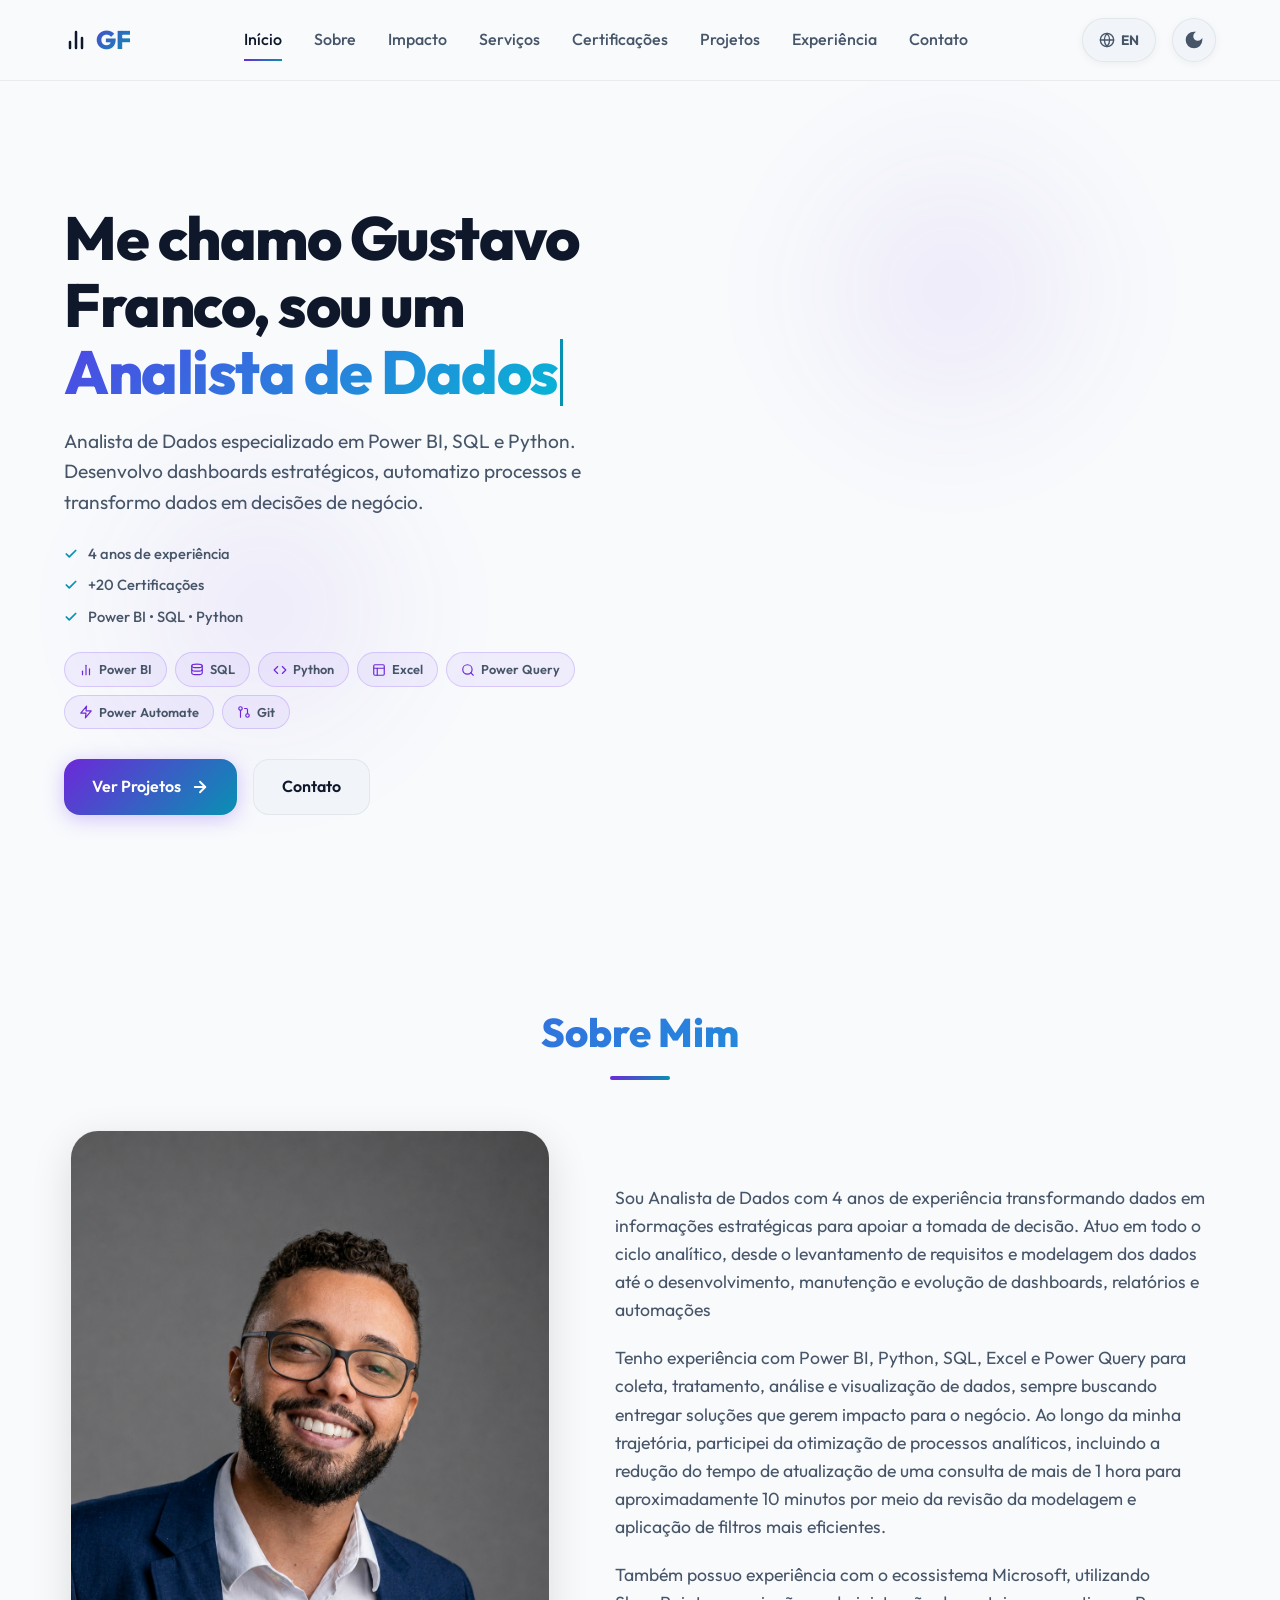
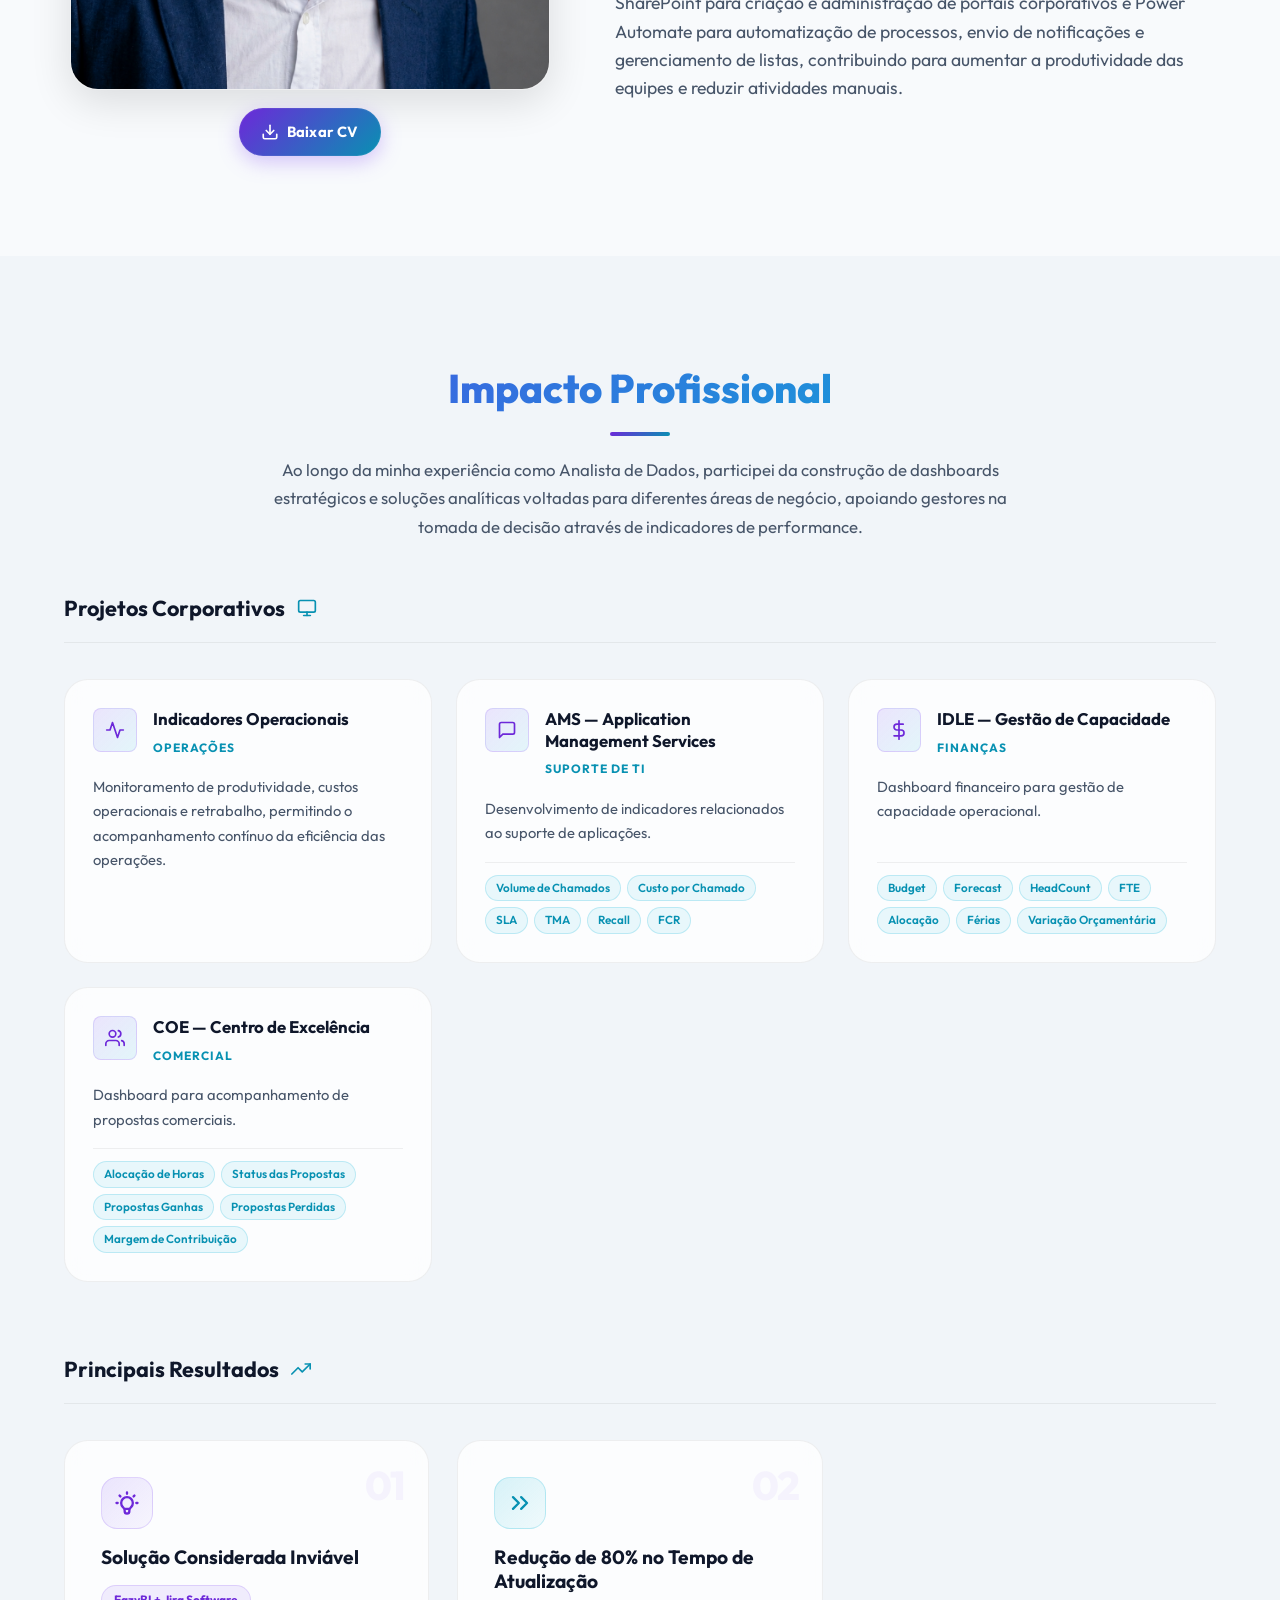
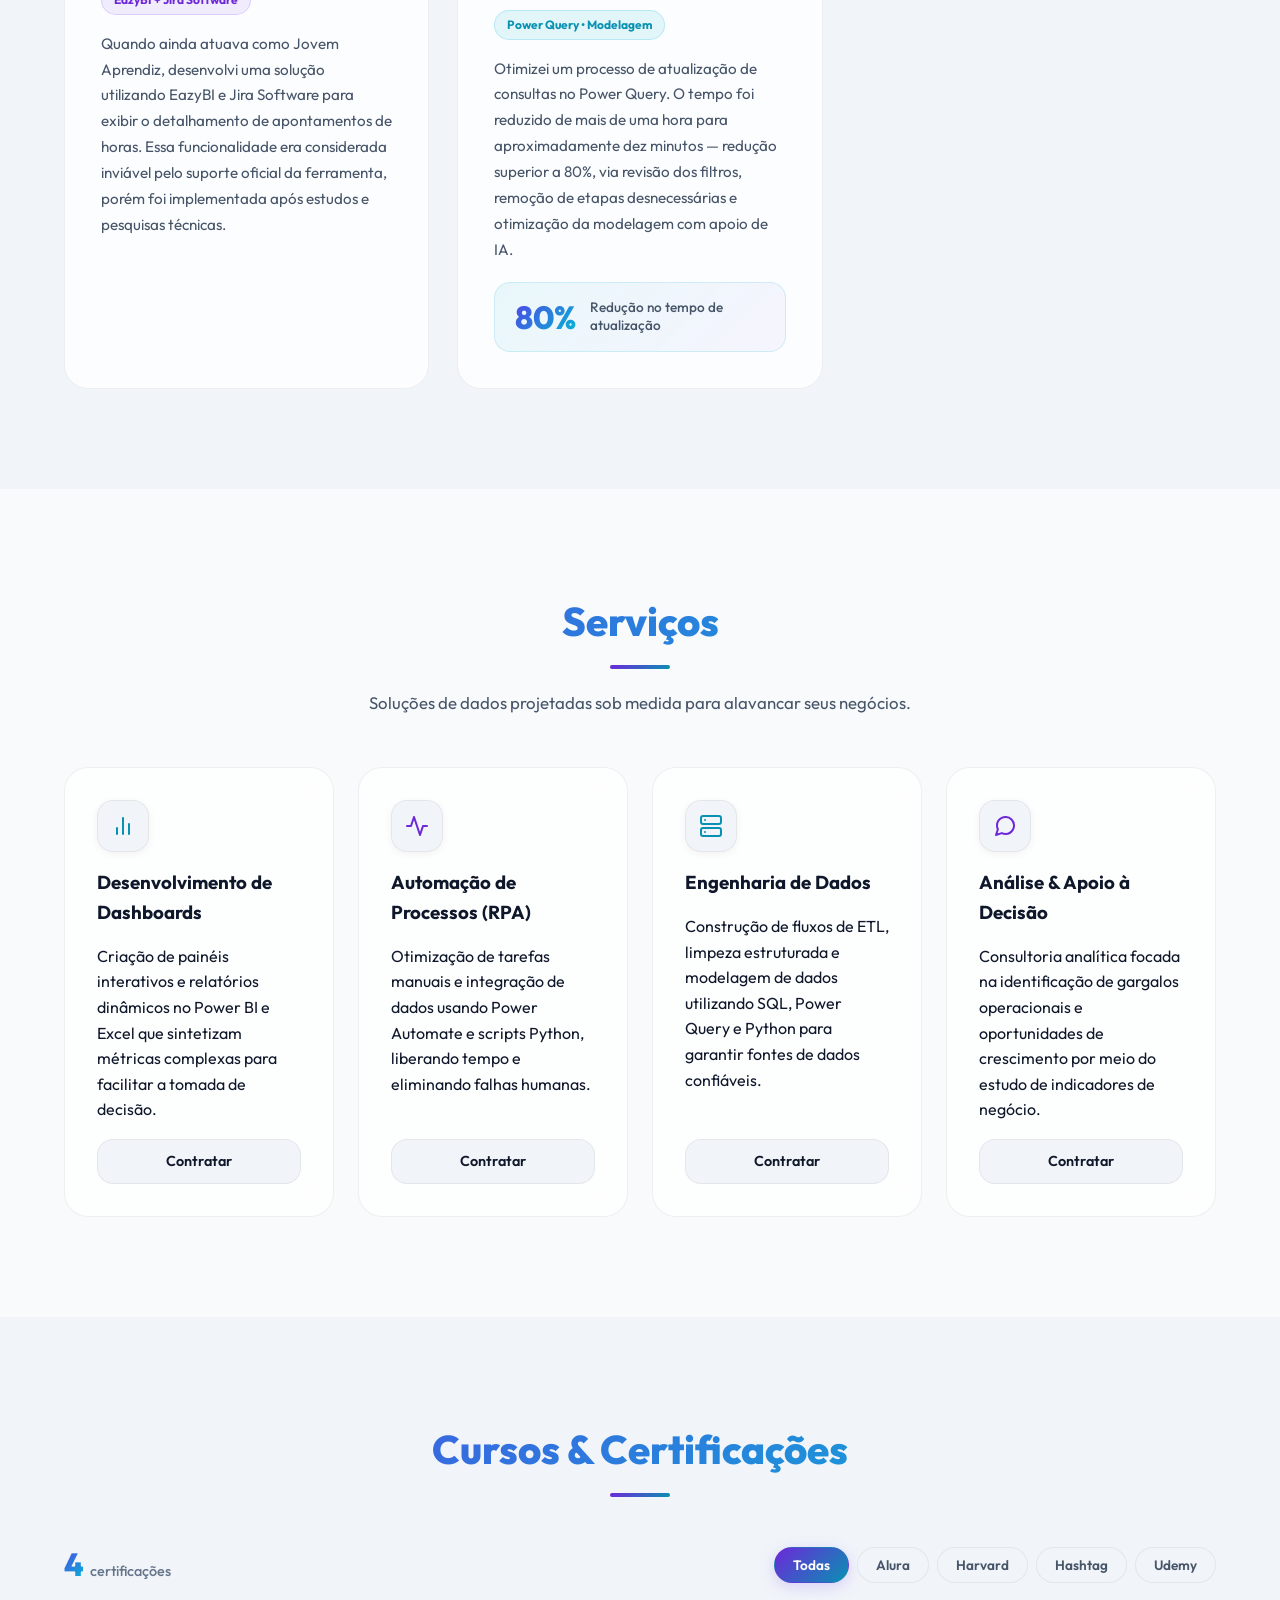
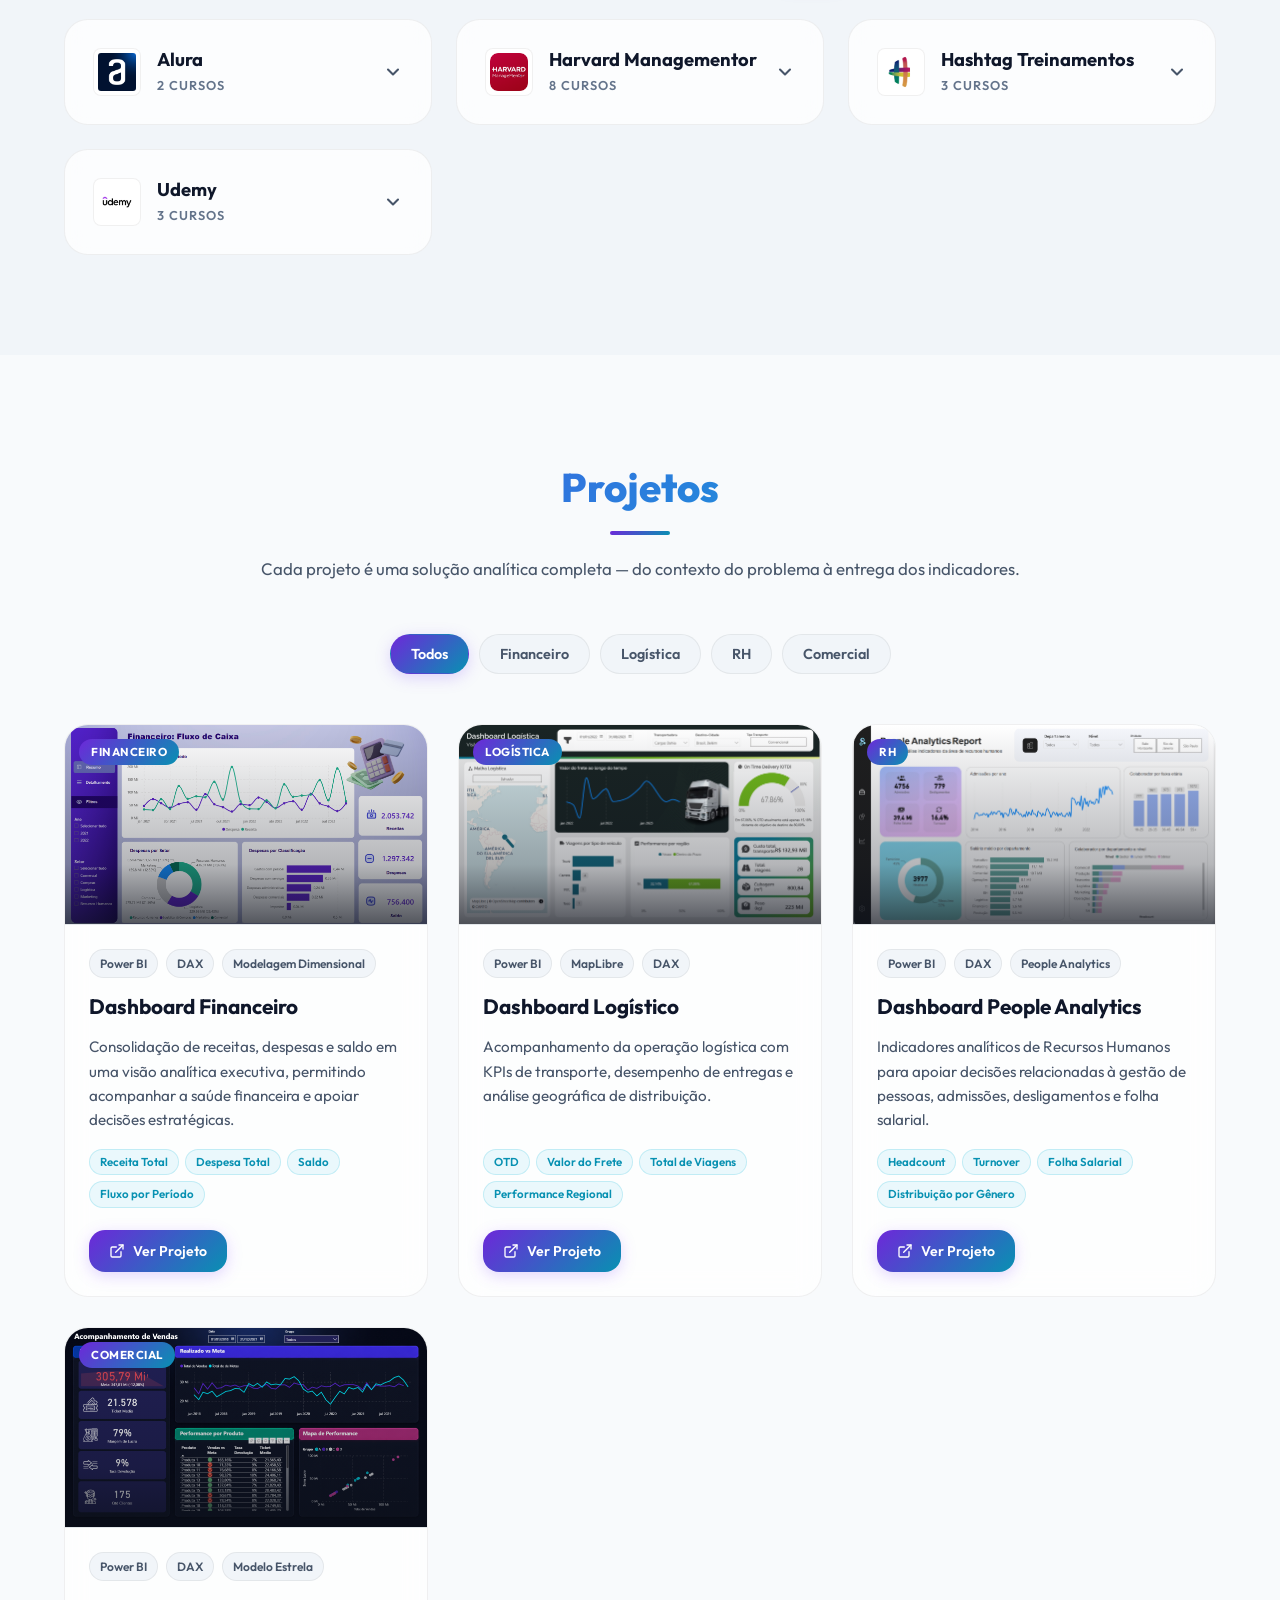
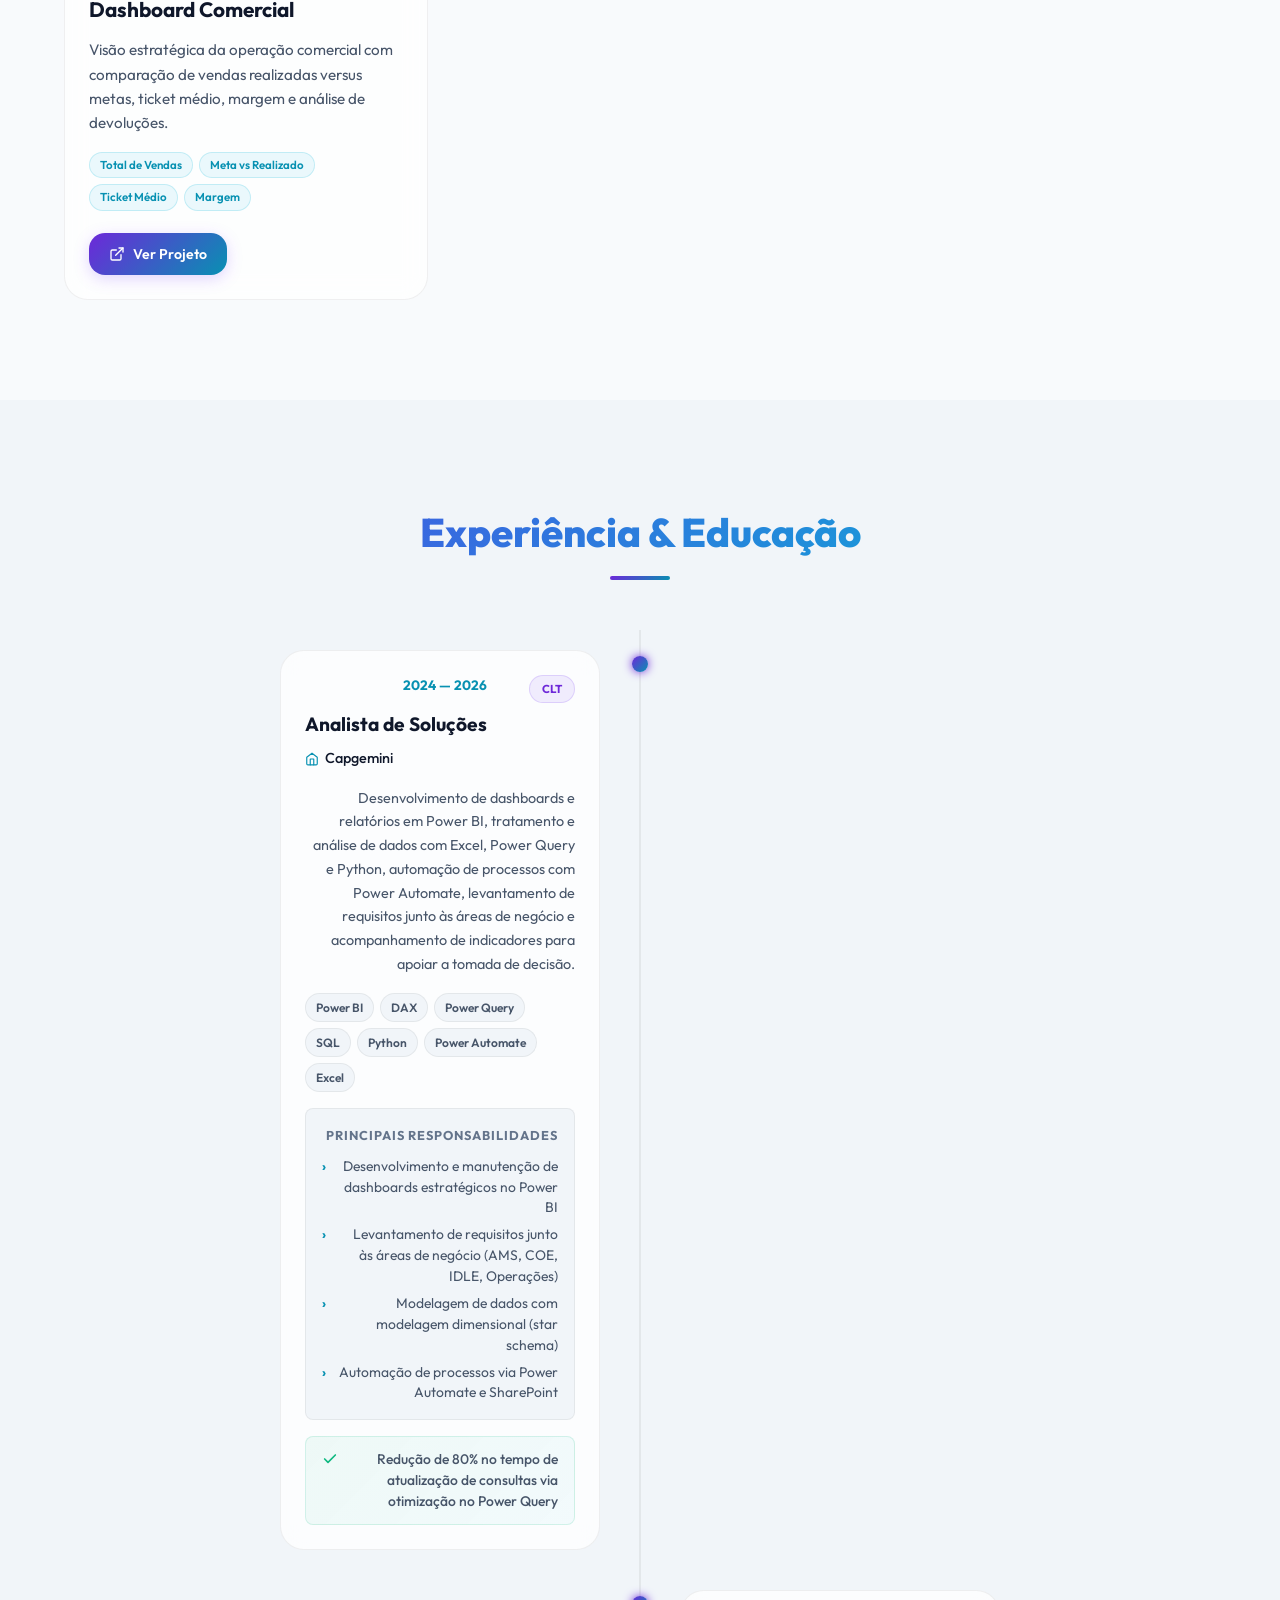
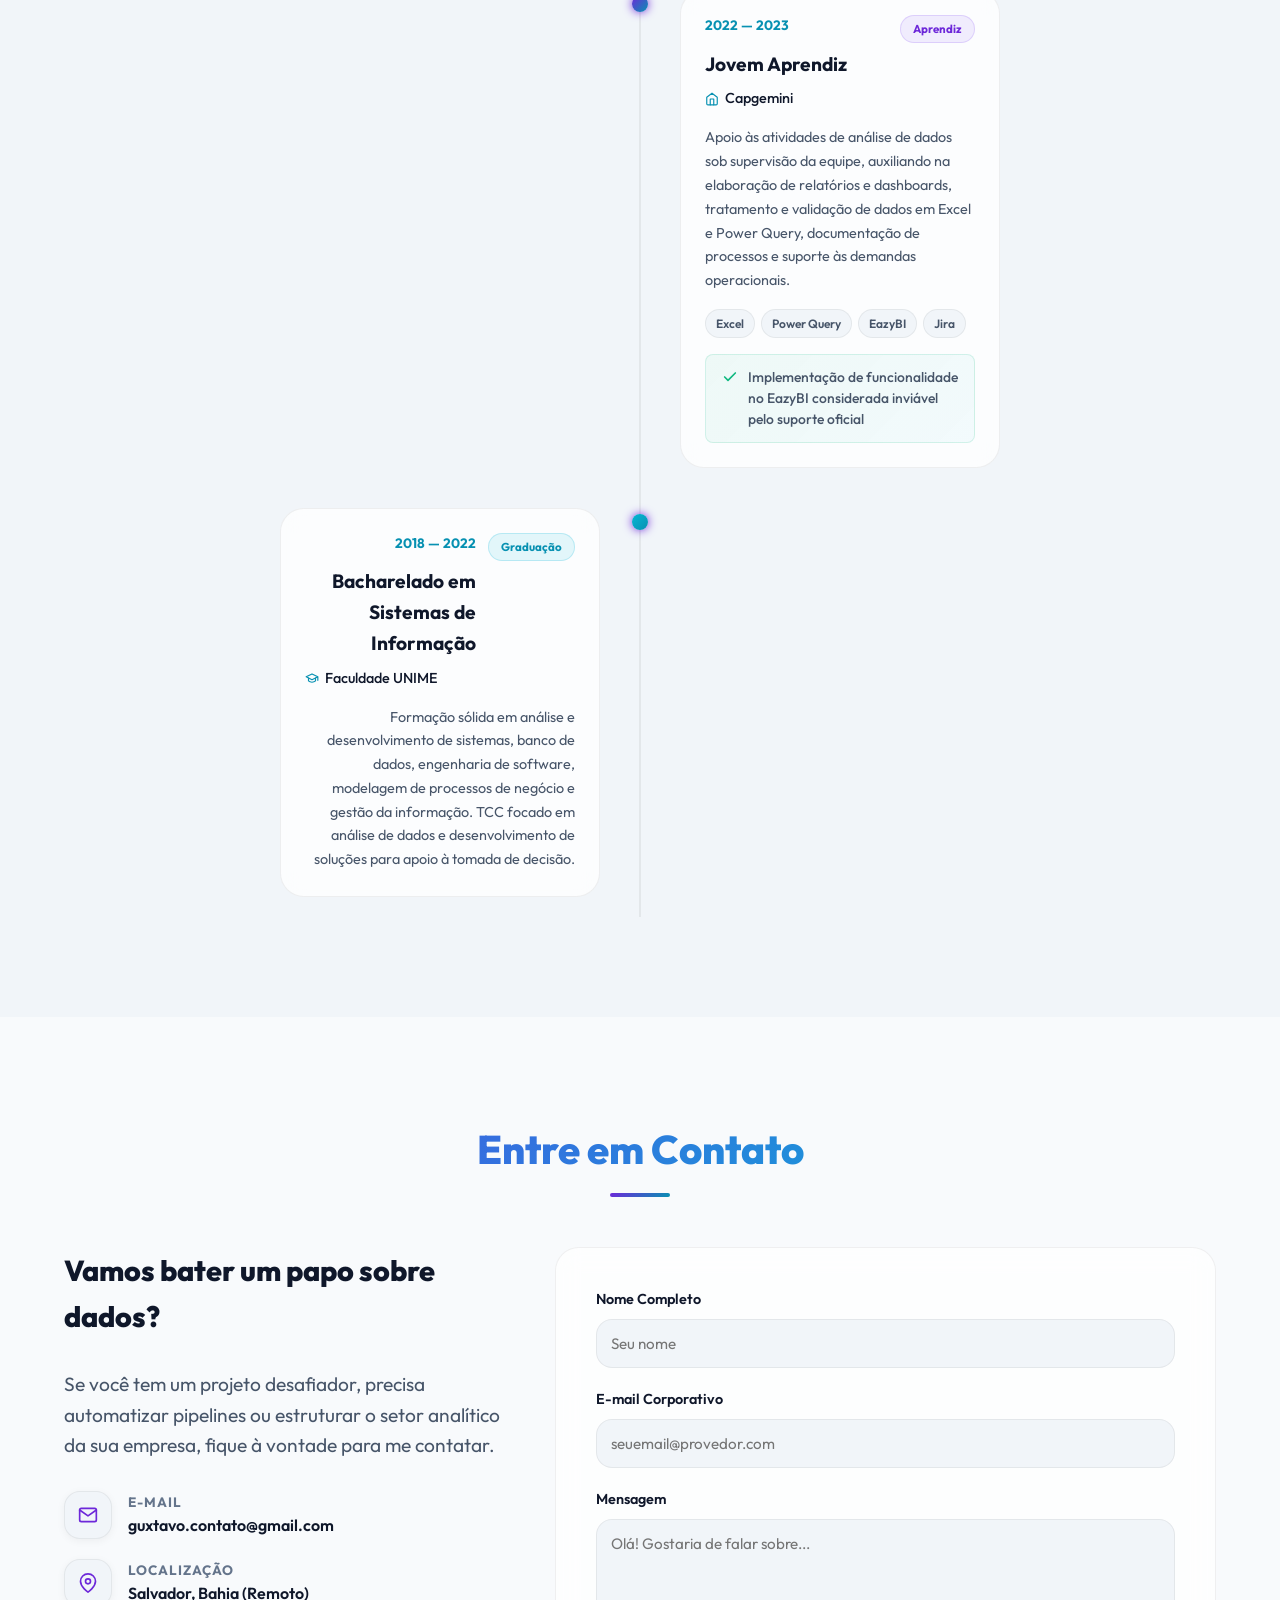
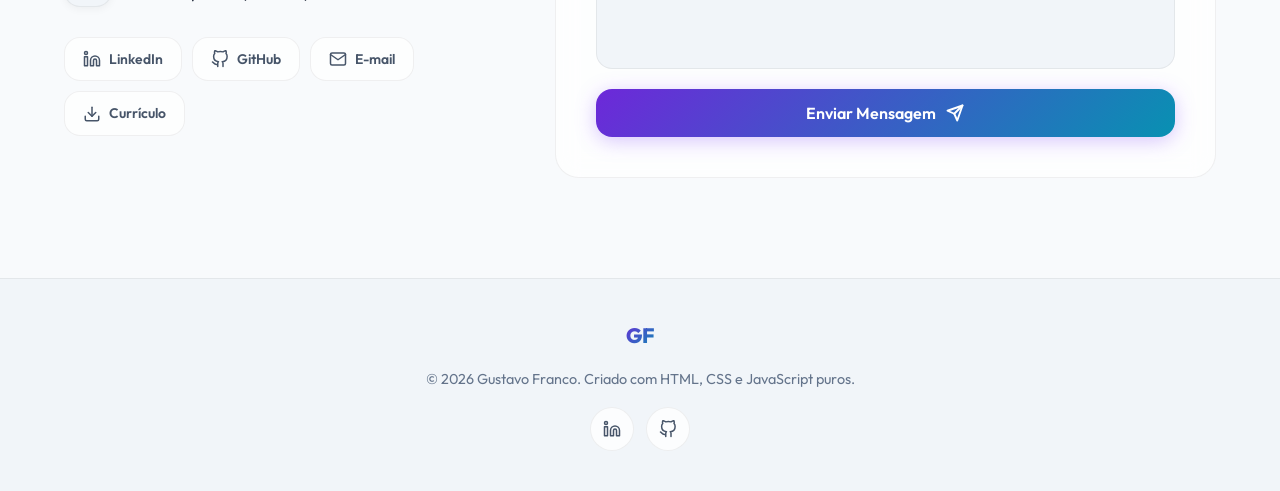
==== index.html @ 3dce277e "Adicionando README" ====
<!DOCTYPE html>
<html lang="pt-BR">
<head>
    <meta charset="UTF-8">
    <meta name="viewport" content="width=device-width, initial-scale=1.0">

    <!-- Primary Meta -->
    <title>Gustavo Franco | Analista de Dados & BI Specialist</title>
    <meta name="description" content="Gustavo Franco — Analista de Dados com 4 anos de experiência em Power BI, SQL e Python. Especialista em dashboards estratégicos, automação de processos e soluções analíticas corporativas em Finanças, RH, Logística e Comercial.">
    <meta name="keywords" content="Analista de Dados, Power BI, SQL, Python, Business Intelligence, Dashboard, BI, Analytics, DAX, Power Query, ETL, Modelagem Dimensional, Salvador, Bahia">
    <meta name="author" content="Gustavo Franco">
    <meta name="robots" content="index, follow">
    <link rel="canonical" href="https://gustavofrancodata.com/">

    <!-- Open Graph -->
    <meta property="og:type" content="website">
    <meta property="og:url" content="https://gustavofrancodata.com/">
    <meta property="og:title" content="Gustavo Franco | Analista de Dados & BI Specialist">
    <meta property="og:description" content="Analista de Dados com 4 anos de experiência em Power BI, SQL e Python. Transformo dados em decisões estratégicas de negócio.">
    <meta property="og:image" content="img/gustavo_foto_profissional.png">
    <meta property="og:locale" content="pt_BR">
    <meta property="og:site_name" content="Portfólio Gustavo Franco">

    <!-- Twitter Cards -->
    <meta name="twitter:card" content="summary_large_image">
    <meta name="twitter:title" content="Gustavo Franco | Analista de Dados & BI Specialist">
    <meta name="twitter:description" content="Analista de Dados com 4 anos de experiência em Power BI, SQL e Python. Transformo dados em decisões estratégicas.">
    <meta name="twitter:image" content="img/gustavo_foto_profissional.png">

    <!-- Theme Color & PWA -->
    <meta name="theme-color" content="#8b5cf6">
    <meta name="msapplication-TileColor" content="#0b0f19">
    <link rel="manifest" href="manifest.json">

    <!-- Favicon & Touch Icons -->
    <link rel="icon" type="image/svg+xml" href="data:image/svg+xml,<svg xmlns='http://www.w3.org/2000/svg' viewBox='0 0 24 24' fill='none' stroke='%238b5cf6' stroke-width='2.5'><line x1='18' y1='20' x2='18' y2='10'/><line x1='12' y1='20' x2='12' y2='4'/><line x1='6' y1='20' x2='6' y2='14'/></svg>">
    <link rel="apple-touch-icon" href="img/gustavo_foto_profissional.png">

    <!-- JSON-LD Structured Data -->
    <script type="application/ld+json">
    {
        "@context": "https://schema.org",
        "@type": "Person",
        "name": "Gustavo Franco",
        "jobTitle": "Analista de Dados",
        "description": "Analista de Dados com 4 anos de experiência em Power BI, SQL e Python, especializado em dashboards estratégicos e soluções analíticas corporativas.",
        "url": "https://gustavofrancodata.com/",
        "email": "guxtavo.contato@gmail.com",
        "address": {
            "@type": "PostalAddress",
            "addressLocality": "Salvador",
            "addressRegion": "Bahia",
            "addressCountry": "BR"
        },
        "sameAs": [
            "https://github.com/Guxtav0",
            "https://www.linkedin.com/in/gustavo-analista/"
        ],
        "knowsAbout": ["Power BI", "SQL", "Python", "DAX", "Power Query", "Business Intelligence", "Modelagem Dimensional", "ETL"]
    }
    </script>

    <!-- Preload crítico -->
    <link rel="preconnect" href="https://fonts.googleapis.com">
    <link rel="preconnect" href="https://fonts.gstatic.com" crossorigin>
    <link rel="preload" href="https://fonts.googleapis.com/css2?family=Outfit:wght@300;400;500;600;700;800&display=swap" as="style" onload="this.onload=null;this.rel='stylesheet'">
    <noscript><link rel="stylesheet" href="https://fonts.googleapis.com/css2?family=Outfit:wght@300;400;500;600;700;800&display=swap"></noscript>

    <!-- CSS Principal -->
    <link rel="stylesheet" href="style.css">
</head>
<body>

    <!-- Glow Background Blobs -->
    <div class="glow-blob blob-1" id="blob-1" aria-hidden="true"></div>
    <div class="glow-blob blob-2" id="blob-2" aria-hidden="true"></div>

    <!-- Header / Navegação -->
    <header id="header" role="banner">
        <div class="container navbar">
            <a href="#" class="logo" id="nav-logo" aria-label="Gustavo Franco - Página Inicial">
                <svg width="24" height="24" viewBox="0 0 24 24" fill="none" stroke="currentColor" stroke-width="2.5" stroke-linecap="round" stroke-linejoin="round" aria-hidden="true">
                    <line x1="18" y1="20" x2="18" y2="10"></line>
                    <line x1="12" y1="20" x2="12" y2="4"></line>
                    <line x1="6" y1="20" x2="6" y2="14"></line>
                </svg>
                <span>GF</span>
            </a>
            
            <nav class="nav-links" id="nav-links" role="navigation" aria-label="Navegação principal">
                <a href="#home" class="nav-link active" data-i18n="nav_home">Início</a>
                <a href="#about" class="nav-link" data-i18n="nav_about">Sobre</a>
                <a href="#impact" class="nav-link" data-i18n="nav_impact">Impacto</a>
                <a href="#services" class="nav-link" data-i18n="nav_services">Serviços</a>
                <a href="#certifications" class="nav-link" data-i18n="nav_certs">Certificações</a>
                <a href="#projects" class="nav-link" data-i18n="nav_projects">Projetos</a>
                <a href="#experience" class="nav-link" data-i18n="nav_exp">Experiência</a>
                <a href="#contact" class="nav-link" data-i18n="nav_contact">Contato</a>
            </nav>

            <div class="actions-menu">
                <!-- Lang Toggle -->
                <button class="lang-toggle" id="lang-toggle" aria-label="Alterar idioma / Switch language">
                    <svg viewBox="0 0 24 24" fill="none" stroke="currentColor" stroke-width="2" stroke-linecap="round" stroke-linejoin="round" aria-hidden="true">
                        <circle cx="12" cy="12" r="10"></circle>
                        <line x1="2" y1="12" x2="22" y2="12"></line>
                        <path d="M12 2a15.3 15.3 0 0 1 4 10 15.3 15.3 0 0 1-4 10 15.3 15.3 0 0 1-4-10 15.3 15.3 0 0 1 4-10z"></path>
                    </svg>
                    <span id="lang-text">EN</span>
                </button>

                <!-- Theme Toggle -->
                <button class="theme-toggle" id="theme-toggle" aria-label="Alternar tema claro/escuro">
                    <svg class="sun-icon" viewBox="0 0 24 24" fill="none" stroke="currentColor" stroke-width="2" aria-hidden="true">
                        <circle cx="12" cy="12" r="4"></circle>
                        <path d="M12 2v2M12 20v2M4.93 4.93l1.41 1.41M17.66 17.66l1.41 1.41M2 12h2M20 12h2M6.34 17.66l-1.41 1.41M19.07 4.93l-1.41 1.41"></path>
                    </svg>
                    <svg class="moon-icon" viewBox="0 0 24 24" fill="none" stroke="currentColor" stroke-width="2" style="display: none;" aria-hidden="true">
                        <path d="M12 3a6 6 0 0 0 9 9 9 9 0 1 1-9-9Z"></path>
                    </svg>
                </button>
                
                <button class="mobile-menu-btn" id="mobile-menu-btn" aria-label="Abrir menu" aria-expanded="false">
                    <span></span>
                    <span></span>
                    <span></span>
                </button>
            </div>
        </div>
    </header>

    <!-- ==================== HERO ==================== -->
    <section class="hero" id="home" aria-labelledby="hero-heading">
        <div class="container hero-grid">
            <div class="hero-content">
                <h1 class="hero-title" id="hero-heading">
                    <span data-i18n="hero_greet">Me chamo Gustavo Franco, sou um</span> <br>
                    <span class="typed-text" id="typed-text" aria-live="polite"></span><span class="cursor" aria-hidden="true">&nbsp;</span>
                </h1>
                <p class="hero-description" data-i18n="hero_desc">
                    Analista de Dados especializado em Power BI, SQL e Python. Desenvolvo dashboards estratégicos, automatizo processos e transformo dados em decisões de negócio.
                </p>

                <!-- Métricas Rápidas -->
                <div class="hero-metrics" role="list" aria-label="Métricas profissionais">
                    <div class="hero-metric" role="listitem">
                        <svg width="14" height="14" viewBox="0 0 24 24" fill="none" stroke="currentColor" stroke-width="3" stroke-linecap="round" stroke-linejoin="round" aria-hidden="true"><polyline points="20 6 9 17 4 12"></polyline></svg>
                        <span data-i18n="metric_1">4 anos de experiência</span>
                    </div>
                    <div class="hero-metric" role="listitem">
                        <svg width="14" height="14" viewBox="0 0 24 24" fill="none" stroke="currentColor" stroke-width="3" stroke-linecap="round" stroke-linejoin="round" aria-hidden="true"><polyline points="20 6 9 17 4 12"></polyline></svg>
                        <span data-i18n="metric_2">+20 Certificações</span>
                    </div>
                    <div class="hero-metric" role="listitem">
                        <svg width="14" height="14" viewBox="0 0 24 24" fill="none" stroke="currentColor" stroke-width="3" stroke-linecap="round" stroke-linejoin="round" aria-hidden="true"><polyline points="20 6 9 17 4 12"></polyline></svg>
                        <span data-i18n="metric_3">Power BI • SQL • Python</span>
                    </div>
                </div>
                <!-- Tech Badges -->
                <div class="hero-tech-badges" role="list" aria-label="Tecnologias">
                    <span class="tech-badge" role="listitem" title="Power BI">
                        <svg width="14" height="14" viewBox="0 0 24 24" fill="none" stroke="currentColor" stroke-width="2" stroke-linecap="round" stroke-linejoin="round" aria-hidden="true"><line x1="18" y1="20" x2="18" y2="10"></line><line x1="12" y1="20" x2="12" y2="4"></line><line x1="6" y1="20" x2="6" y2="14"></line></svg>
                        Power BI
                    </span>
                    <span class="tech-badge" role="listitem" title="SQL">
                        <svg width="14" height="14" viewBox="0 0 24 24" fill="none" stroke="currentColor" stroke-width="2" stroke-linecap="round" stroke-linejoin="round" aria-hidden="true"><ellipse cx="12" cy="5" rx="9" ry="3"></ellipse><path d="M3 5v6c0 1.66 4.03 3 9 3s9-1.34 9-3V5"></path><path d="M3 11v6c0 1.66 4.03 3 9 3s9-1.34 9-3v-6"></path></svg>
                        SQL
                    </span>
                    <span class="tech-badge" role="listitem" title="Python">
                        <svg width="14" height="14" viewBox="0 0 24 24" fill="none" stroke="currentColor" stroke-width="2" stroke-linecap="round" stroke-linejoin="round" aria-hidden="true"><polyline points="16 18 22 12 16 6"></polyline><polyline points="8 6 2 12 8 18"></polyline></svg>
                        Python
                    </span>
                    <span class="tech-badge" role="listitem" title="Excel">
                        <svg width="14" height="14" viewBox="0 0 24 24" fill="none" stroke="currentColor" stroke-width="2" stroke-linecap="round" stroke-linejoin="round" aria-hidden="true"><rect x="3" y="3" width="18" height="18" rx="2" ry="2"></rect><line x1="3" y1="9" x2="21" y2="9"></line><line x1="9" y1="21" x2="9" y2="9"></line></svg>
                        Excel
                    </span>
                    <span class="tech-badge" role="listitem" title="Power Query">
                        <svg width="14" height="14" viewBox="0 0 24 24" fill="none" stroke="currentColor" stroke-width="2" stroke-linecap="round" stroke-linejoin="round" aria-hidden="true"><circle cx="11" cy="11" r="8"></circle><line x1="21" y1="21" x2="16.65" y2="16.65"></line></svg>
                        Power Query
                    </span>
                    <span class="tech-badge" role="listitem" title="Power Automate">
                        <svg width="14" height="14" viewBox="0 0 24 24" fill="none" stroke="currentColor" stroke-width="2" stroke-linecap="round" stroke-linejoin="round" aria-hidden="true"><polygon points="13 2 3 14 12 14 11 22 21 10 12 10 13 2"></polygon></svg>
                        Power Automate
                    </span>
                    <span class="tech-badge" role="listitem" title="Git">
                        <svg width="14" height="14" viewBox="0 0 24 24" fill="none" stroke="currentColor" stroke-width="2" stroke-linecap="round" stroke-linejoin="round" aria-hidden="true"><circle cx="18" cy="18" r="3"></circle><circle cx="6" cy="6" r="3"></circle><path d="M13 6h3a2 2 0 0 1 2 2v7"></path><line x1="6" y1="9" x2="6" y2="21"></line></svg>
                        Git
                    </span>
                </div>

                <div class="hero-buttons">
                    <a href="#projects" class="btn btn-primary" id="hero-btn-projects">
                        <span data-i18n="hero_btn_projects">Ver Projetos</span>
                        <svg width="18" height="18" viewBox="0 0 24 24" fill="none" stroke="currentColor" stroke-width="2.5" stroke-linecap="round" stroke-linejoin="round" aria-hidden="true">
                            <line x1="5" y1="12" x2="19" y2="12"></line>
                            <polyline points="12 5 19 12 12 19"></polyline>
                        </svg>
                    </a>
                    <a href="#contact" class="btn btn-secondary" id="hero-btn-contact" data-i18n="hero_btn_contact">Contato</a>
                </div>
            </div>
            
            <div class="hero-visual">
                <div class="mockup-board" aria-label="Leque de dashboards em cartões">
                        <article class="mockup-card mockup-card-main">
                            <img src="projetos/Dashboard de Fluxo de Caixa/Dashboard Fluxo de Caixa.png" alt="Dashboard financeiro com visão estratégica">
                            <div class="mockup-card-info">
                                <span>Financeiro</span>
                                <strong>Fluxo de Caixa</strong>
                            </div>
                        </article>

                        <article class="mockup-card mockup-card-secondary">
                            <img src="projetos/Dashboard de Logística/Dashboard Logistica.png" alt="Dashboard logístico com indicadores operacionais">
                            <div class="mockup-card-info">
                                <span>Logística</span>
                                <strong>Operação</strong>
                            </div>
                        </article>

                        <article class="mockup-card mockup-card-tertiary">
                            <img src="projetos/Dashboard de RH/Dashboard RH.png" alt="Dashboard de RH com métricas de pessoas">
                            <div class="mockup-card-info">
                                <span>RH</span>
                                <strong>People Analytics</strong>
                            </div>
                        </article>

                        <article class="mockup-card mockup-card-quaternary">
                            <img src="projetos/Dashboard de Vendas/Dashboard Vendas.png" alt="Dashboard de vendas com metas e desempenho comercial">
                            <div class="mockup-card-info">
                                <span>Comercial</span>
                                <strong>Vendas</strong>
                            </div>
                        </article>
                    </div>
            </div>
        </div>
    </section>

    <!-- ==================== SOBRE MIM ==================== -->
    <section class="section" id="about" aria-labelledby="about-title">
        <div class="container">
            <h2 class="section-title" id="about-title" data-i18n="about_title">Sobre Mim</h2>
            <div class="about-grid">
                <div class="about-img-wrapper">
                    <div class="about-img-frame">
                        <img src="img/gustavo_foto_profissional.png" 
                             alt="Foto profissional de Gustavo Franco, Analista de Dados" 
                             class="about-avatar-img"
                             loading="lazy">
                    </div>
                    <a href="Currículos/CV_Gustavo_Franco_PT.pdf" download class="cv-download-btn btn btn-primary" id="cv-download-btn" aria-label="Baixar Currículo em PDF">
                        <svg width="18" height="18" viewBox="0 0 24 24" fill="none" stroke="currentColor" stroke-width="2.2" stroke-linecap="round" stroke-linejoin="round" aria-hidden="true">
                            <path d="M21 15v4a2 2 0 0 1-2 2H5a2 2 0 0 1-2-2v-4"></path>
                            <polyline points="7 10 12 15 17 10"></polyline>
                            <line x1="12" y1="15" x2="12" y2="3"></line>
                        </svg>
                        <span data-i18n="cv_button_label">Baixar CV</span>
                    </a>
                </div>
                <div class="about-info">
                    <p class="about-text" data-i18n="about_text_1">
                        Sou Analista de Dados com 4 anos de experiência transformando dados em informações estratégicas para apoiar a tomada de decisão. Atuo em todo o ciclo analítico, desde o levantamento de requisitos e modelagem dos dados até o desenvolvimento, manutenção e evolução de dashboards, relatórios e automações. 
                    </p>
                    <p class="about-text" data-i18n="about_text_2">
                        Tenho experiência com Power BI, Python, SQL, Excel e Power Query para coleta, tratamento, análise e visualização de dados, sempre buscando entregar soluções que gerem impacto para o negócio. Ao longo da minha trajetória, participei da otimização de processos analíticos, incluindo a redução do tempo de atualização de uma consulta de mais de 1 hora para aproximadamente 10 minutos por meio da revisão da modelagem e aplicação de filtros mais eficientes. 
                    </p>
                    <p class="about-text" data-i18n="about_text_3">
                        Também possuo experiência com o ecossistema Microsoft, utilizando SharePoint para criação e administração de portais corporativos e Power Automate para automatização de processos, envio de notificações e gerenciamento de listas, contribuindo para aumentar a produtividade das equipes e reduzir atividades manuais.
                    </p>
                    <!-- Cards da seção Sobre Mim mantidos comentados para possível reversão futura.
                    <div class="about-cards">
                        <div class="about-card">
                            <svg viewBox="0 0 24 24" fill="none" stroke="currentColor" stroke-width="2" stroke-linecap="round" stroke-linejoin="round" aria-hidden="true">
                                <path d="M22 19a2 2 0 0 1-2 2H4a2 2 0 0 1-2-2V5a2 2 0 0 1 2-2h5l2 3h9a2 2 0 0 1 2 2z"></path>
                            </svg>
                            <h3 data-i18n="about_card_1_title">15+ Projetos</h3>
                            <p data-i18n="about_card_1_desc">Entregues e Operacionais</p>
                        </div>
                        <div class="about-card">
                            <svg viewBox="0 0 24 24" fill="none" stroke="currentColor" stroke-width="2" stroke-linecap="round" stroke-linejoin="round" aria-hidden="true">
                                <circle cx="12" cy="12" r="10"></circle>
                                <polyline points="12 6 12 12 16 14"></polyline>
                            </svg>
                            <h3 data-i18n="about_card_2_title">4 Anos</h3>
                            <p data-i18n="about_card_2_desc">Experiência com Dados</p>
                        </div>
                        <div class="about-card">
                            <svg viewBox="0 0 24 24" fill="none" stroke="currentColor" stroke-width="2" stroke-linecap="round" stroke-linejoin="round" aria-hidden="true">
                                <path d="M12 2l3.09 6.26L22 9.27l-5 4.87 1.18 6.88L12 17.77l-6.18 3.25L7 14.14 2 9.27l6.91-1.01L12 2z"></path>
                            </svg>
                            <h3 data-i18n="about_card_3_title">+20 Certs</h3>
                            <p data-i18n="about_card_3_desc">Certificações Ativas</p>
                        </div>
                    </div>
                    -->
                </div>
            </div>
        </div>
    </section>

    <!-- ==================== IMPACTO PROFISSIONAL (NOVA SEÇÃO) ==================== -->
    <section class="section impact-section" id="impact" style="background-color: var(--bg-secondary);" aria-labelledby="impact-title">
        <div class="container">
            <h2 class="section-title" id="impact-title" data-i18n="impact_title">Impacto Profissional</h2>
            <p class="section-subtitle" data-i18n="impact_subtitle">
                Ao longo da minha experiência como Analista de Dados, participei da construção de dashboards estratégicos e soluções analíticas voltadas para diferentes áreas de negócio, apoiando gestores na tomada de decisão através de indicadores de performance.
            </p>

            <!-- Bloco 1: Projetos Corporativos -->
            <div class="impact-block">
                <h3 class="impact-block-title" data-i18n="impact_block1_title">
                    <svg width="20" height="20" viewBox="0 0 24 24" fill="none" stroke="currentColor" stroke-width="2" stroke-linecap="round" stroke-linejoin="round" aria-hidden="true"><rect x="2" y="3" width="20" height="14" rx="2" ry="2"></rect><line x1="8" y1="21" x2="16" y2="21"></line><line x1="12" y1="17" x2="12" y2="21"></line></svg>
                    <!-- Projetos Corporativos -->
                </h3>

                <div class="impact-timeline">
                    <!-- Item 1 -->
                    <article class="impact-timeline-item reveal-item">
                        <div class="impact-timeline-dot" aria-hidden="true"></div>
                        <div class="impact-timeline-card">
                            <div class="impact-card-header">
                                <div class="impact-card-icon" aria-hidden="true">
                                    <svg width="20" height="20" viewBox="0 0 24 24" fill="none" stroke="currentColor" stroke-width="2" stroke-linecap="round" stroke-linejoin="round"><polyline points="22 12 18 12 15 21 9 3 6 12 2 12"></polyline></svg>
                                </div>
                                <div>
                                    <h4 class="impact-card-title" data-i18n="impact_corp_1_title">Indicadores Operacionais</h4>
                                    <span class="impact-card-area" data-i18n="impact_corp_1_area">Operações</span>
                                </div>
                            </div>
                            <p class="impact-card-desc" data-i18n="impact_corp_1_desc">
                                Monitoramento de produtividade, custos operacionais e retrabalho, permitindo o acompanhamento contínuo da eficiência das operações.
                            </p>
                        </div>
                    </article>

                    <!-- Item 2 -->
                    <article class="impact-timeline-item reveal-item">
                        <div class="impact-timeline-dot" aria-hidden="true"></div>
                        <div class="impact-timeline-card">
                            <div class="impact-card-header">
                                <div class="impact-card-icon" aria-hidden="true">
                                    <svg width="20" height="20" viewBox="0 0 24 24" fill="none" stroke="currentColor" stroke-width="2" stroke-linecap="round" stroke-linejoin="round"><path d="M21 15a2 2 0 0 1-2 2H7l-4 4V5a2 2 0 0 1 2-2h14a2 2 0 0 1 2 2z"></path></svg>
                                </div>
                                <div>
                                    <h4 class="impact-card-title" data-i18n="impact_corp_2_title">AMS — Application Management Services</h4>
                                    <span class="impact-card-area" data-i18n="impact_corp_2_area">Suporte de TI</span>
                                </div>
                            </div>
                            <p class="impact-card-desc" data-i18n="impact_corp_2_desc">
                                Desenvolvimento de indicadores relacionados ao suporte de aplicações.
                            </p>
                            <div class="impact-kpi-list" role="list" aria-label="KPIs do projeto AMS">
                                <span class="impact-kpi" role="listitem">Volume de Chamados</span>
                                <span class="impact-kpi" role="listitem">Custo por Chamado</span>
                                <span class="impact-kpi" role="listitem">SLA</span>
                                <span class="impact-kpi" role="listitem">TMA</span>
                                <span class="impact-kpi" role="listitem">Recall</span>
                                <span class="impact-kpi" role="listitem">FCR</span>
                            </div>
                        </div>
                    </article>

                    <!-- Item 3 -->
                    <article class="impact-timeline-item reveal-item">
                        <div class="impact-timeline-dot" aria-hidden="true"></div>
                        <div class="impact-timeline-card">
                            <div class="impact-card-header">
                                <div class="impact-card-icon" aria-hidden="true">
                                    <svg width="20" height="20" viewBox="0 0 24 24" fill="none" stroke="currentColor" stroke-width="2" stroke-linecap="round" stroke-linejoin="round"><line x1="12" y1="1" x2="12" y2="23"></line><path d="M17 5H9.5a3.5 3.5 0 0 0 0 7h5a3.5 3.5 0 0 1 0 7H6"></path></svg>
                                </div>
                                <div>
                                    <h4 class="impact-card-title" data-i18n="impact_corp_3_title">IDLE — Gestão de Capacidade</h4>
                                    <span class="impact-card-area" data-i18n="impact_corp_3_area">Finanças</span>
                                </div>
                            </div>
                            <p class="impact-card-desc" data-i18n="impact_corp_3_desc">
                                Dashboard financeiro para gestão de capacidade operacional.
                            </p>
                            <div class="impact-kpi-list" role="list" aria-label="KPIs do projeto IDLE">
                                <span class="impact-kpi" role="listitem">Budget</span>
                                <span class="impact-kpi" role="listitem">Forecast</span>
                                <span class="impact-kpi" role="listitem">HeadCount</span>
                                <span class="impact-kpi" role="listitem">FTE</span>
                                <span class="impact-kpi" role="listitem">Alocação</span>
                                <span class="impact-kpi" role="listitem">Férias</span>
                                <span class="impact-kpi" role="listitem">Variação Orçamentária</span>
                            </div>
                        </div>
                    </article>

                    <!-- Item 4 -->
                    <article class="impact-timeline-item reveal-item">
                        <div class="impact-timeline-dot" aria-hidden="true"></div>
                        <div class="impact-timeline-card">
                            <div class="impact-card-header">
                                <div class="impact-card-icon" aria-hidden="true">
                                    <svg width="20" height="20" viewBox="0 0 24 24" fill="none" stroke="currentColor" stroke-width="2" stroke-linecap="round" stroke-linejoin="round"><path d="M17 21v-2a4 4 0 0 0-4-4H5a4 4 0 0 0-4 4v2"></path><circle cx="9" cy="7" r="4"></circle><path d="M23 21v-2a4 4 0 0 0-3-3.87"></path><path d="M16 3.13a4 4 0 0 1 0 7.75"></path></svg>
                                </div>
                                <div>
                                    <h4 class="impact-card-title" data-i18n="impact_corp_4_title">COE — Centro de Excelência</h4>
                                    <span class="impact-card-area" data-i18n="impact_corp_4_area">Comercial</span>
                                </div>
                            </div>
                            <p class="impact-card-desc" data-i18n="impact_corp_4_desc">
                                Dashboard para acompanhamento de propostas comerciais.
                            </p>
                            <div class="impact-kpi-list" role="list" aria-label="KPIs do projeto COE">
                                <span class="impact-kpi" role="listitem">Alocação de Horas</span>
                                <span class="impact-kpi" role="listitem">Status das Propostas</span>
                                <span class="impact-kpi" role="listitem">Propostas Ganhas</span>
                                <span class="impact-kpi" role="listitem">Propostas Perdidas</span>
                                <span class="impact-kpi" role="listitem">Margem de Contribuição</span>
                            </div>
                        </div>
                    </article>
                </div>
            </div>

            <!-- Bloco 2: Principais Resultados -->
            <div class="impact-block">
                <h3 class="impact-block-title" data-i18n="impact_block2_title">
                    <svg width="20" height="20" viewBox="0 0 24 24" fill="none" stroke="currentColor" stroke-width="2" stroke-linecap="round" stroke-linejoin="round" aria-hidden="true"><polyline points="23 6 13.5 15.5 8.5 10.5 1 18"></polyline><polyline points="17 6 23 6 23 12"></polyline></svg>
                    <!--Principais Resultados-->
                </h3>

                <div class="impact-results-grid">
                    <!-- Resultado 1 -->
                    <article class="impact-result-card reveal-item" aria-labelledby="result-1-title">
                        <div class="result-card-badge" aria-hidden="true">01</div>
                        <div class="result-card-icon" aria-hidden="true">
                            <svg width="28" height="28" viewBox="0 0 24 24" fill="none" stroke="currentColor" stroke-width="2" stroke-linecap="round" stroke-linejoin="round"><path d="M9.663 17h4.673M12 3v1m6.364 1.636l-.707.707M21 12h-1M4 12H3m3.343-5.657l-.707-.707m2.828 9.9a5 5 0 1 1 7.072 0l-.548.547A3.374 3.374 0 0 0 14 18.469V19a2 2 0 1 1-4 0v-.531c0-.895-.356-1.754-.988-2.386l-.548-.547z"></path></svg>
                        </div>
                        <h4 class="result-card-title" id="result-1-title" data-i18n="result_1_title">Solução Considerada Inviável</h4>
                        <div class="result-card-tag" data-i18n="result_1_tag">EazyBI + Jira Software</div>
                        <p class="result-card-desc" data-i18n="result_1_desc">
                            Quando ainda atuava como Jovem Aprendiz, desenvolvi uma solução utilizando EazyBI e Jira Software para exibir o detalhamento de apontamentos de horas. Essa funcionalidade era considerada inviável pelo suporte oficial da ferramenta, porém foi implementada após estudos e pesquisas técnicas, atendendo à necessidade dos usuários.
                        </p>
                    </article>

                    <!-- Resultado 2 -->
                    <article class="impact-result-card reveal-item" aria-labelledby="result-2-title">
                        <div class="result-card-badge" aria-hidden="true">02</div>
                        <div class="result-card-icon result-card-icon--cyan" aria-hidden="true">
                            <svg width="28" height="28" viewBox="0 0 24 24" fill="none" stroke="currentColor" stroke-width="2" stroke-linecap="round" stroke-linejoin="round"><polyline points="13 17 18 12 13 7"></polyline><polyline points="6 17 11 12 6 7"></polyline></svg>
                        </div>
                        <h4 class="result-card-title" id="result-2-title" data-i18n="result_2_title">Redução de 80% no Tempo de Atualização</h4>
                        <div class="result-card-tag result-card-tag--cyan" data-i18n="result_2_tag">Power Query • Modelagem</div>
                        <p class="result-card-desc" data-i18n="result_2_desc">
                            Otimizei um processo de atualização de consultas no Power Query. O tempo de atualização foi reduzido de mais de uma hora para aproximadamente dez minutos — redução superior a 80%. A melhoria foi obtida através da revisão dos filtros aplicados, remoção de etapas desnecessárias e otimização da modelagem com apoio de Inteligência Artificial.
                        </p>
                        <div class="result-highlight" aria-label="Métrica de impacto">
                            <span class="result-highlight-number">80%</span>
                            <span class="result-highlight-label" data-i18n="result_2_metric">Redução no tempo de atualização</span>
                        </div>
                    </article>
                </div>
            </div>
        </div>
    </section>

    <!-- ==================== SERVIÇOS ==================== -->
    <section class="section" id="services" aria-labelledby="services-title">
        <div class="container">
            <h2 class="section-title" id="services-title" data-i18n="services_title">Serviços</h2>
            <p class="section-subtitle" data-i18n="services_subtitle">
                Soluções de dados projetadas sob medida para alavancar seus negócios.
            </p>
            <div class="services-grid">
                
                <div class="service-card reveal-item">
                    <div class="service-icon-wrapper" style="color: var(--accent-secondary);" aria-hidden="true">
                        <svg width="24" height="24" viewBox="0 0 24 24" fill="none" stroke="currentColor" stroke-width="2" stroke-linecap="round" stroke-linejoin="round">
                            <line x1="18" y1="20" x2="18" y2="10"></line>
                            <line x1="12" y1="20" x2="12" y2="4"></line>
                            <line x1="6" y1="20" x2="6" y2="14"></line>
                        </svg>
                    </div>
                    <h3 data-i18n="service_1_title">Desenvolvimento de Dashboards</h3>
                    <p data-i18n="service_1_desc">
                        Criação de painéis interativos e relatórios dinâmicos no Power BI e Excel que sintetizam métricas complexas para facilitar a tomada de decisão.
                    </p>
                    <a href="#contact" class="btn btn-secondary btn-hire" data-i18n="btn_hire">Contratar</a>
                </div>

                <div class="service-card reveal-item">
                    <div class="service-icon-wrapper" style="color: var(--accent-primary);" aria-hidden="true">
                        <svg width="24" height="24" viewBox="0 0 24 24" fill="none" stroke="currentColor" stroke-width="2" stroke-linecap="round" stroke-linejoin="round">
                            <polyline points="22 12 18 12 15 21 9 3 6 12 2 12"></polyline>
                        </svg>
                    </div>
                    <h3 data-i18n="service_2_title">Automação de Processos (RPA)</h3>
                    <p data-i18n="service_2_desc">
                        Otimização de tarefas manuais e integração de dados usando Power Automate e scripts Python, liberando tempo e eliminando falhas humanas.
                    </p>
                    <a href="#contact" class="btn btn-secondary btn-hire" data-i18n="btn_hire">Contratar</a>
                </div>

                <div class="service-card reveal-item">
                    <div class="service-icon-wrapper" style="color: var(--accent-secondary);" aria-hidden="true">
                        <svg width="24" height="24" viewBox="0 0 24 24" fill="none" stroke="currentColor" stroke-width="2" stroke-linecap="round" stroke-linejoin="round">
                            <rect x="2" y="2" width="20" height="8" rx="2" ry="2"></rect>
                            <rect x="2" y="14" width="20" height="8" rx="2" ry="2"></rect>
                            <line x1="6" y1="6" x2="6.01" y2="6"></line>
                            <line x1="6" y1="18" x2="6.01" y2="18"></line>
                        </svg>
                    </div>
                    <h3 data-i18n="service_3_title">Engenharia de Dados</h3>
                    <p data-i18n="service_3_desc">
                        Construção de fluxos de ETL, limpeza estruturada e modelagem de dados utilizando SQL, Power Query e Python para garantir fontes de dados confiáveis.
                    </p>
                    <a href="#contact" class="btn btn-secondary btn-hire" data-i18n="btn_hire">Contratar</a>
                </div>

                <div class="service-card reveal-item">
                    <div class="service-icon-wrapper" style="color: var(--accent-primary);" aria-hidden="true">
                        <svg width="24" height="24" viewBox="0 0 24 24" fill="none" stroke="currentColor" stroke-width="2" stroke-linecap="round" stroke-linejoin="round">
                            <path d="M21 11.5a8.38 8.38 0 0 1-.9 3.8 8.5 8.5 0 0 1-7.6 4.7 8.38 8.38 0 0 1-3.8-.9L3 21l1.9-5.7a8.38 8.38 0 0 1-.9-3.8 8.5 8.5 0 0 1 4.7-7.6 8.38 8.38 0 0 1 3.8-.9h.5a8.48 8.48 0 0 1 8 8v.5z"></path>
                        </svg>
                    </div>
                    <h3 data-i18n="service_4_title">Análise & Apoio à Decisão</h3>
                    <p data-i18n="service_4_desc">
                        Consultoria analítica focada na identificação de gargalos operacionais e oportunidades de crescimento por meio do estudo de indicadores de negócio.
                    </p>
                    <a href="#contact" class="btn btn-secondary btn-hire" data-i18n="btn_hire">Contratar</a>
                </div>

            </div>
        </div>
    </section>

    <!-- ==================== CERTIFICAÇÕES ==================== -->
    <section class="section" id="certifications" style="background-color: var(--bg-secondary);" aria-labelledby="certs-title">
        <div class="container">
            <h2 class="section-title" id="certs-title" data-i18n="certs_title">Cursos & Certificações</h2>
            
            <!-- Contador + Filtros -->
            <div class="certs-controls">
                <div class="certs-counter" aria-live="polite">
                    <span class="certs-counter-number" id="certs-total">0</span>
                    <span class="certs-counter-label" data-i18n="certs_counter_label">certificações</span>
                </div>
                <div class="cert-filter-bar" role="group" aria-label="Filtrar certificações por instituição">
                    <button class="cert-filter-btn active" data-filter="all" id="cert-filter-all" data-i18n="cert_filter_all">Todas</button>
                    <button class="cert-filter-btn" data-filter="Alura" id="cert-filter-alura">Alura</button>
                    <button class="cert-filter-btn" data-filter="Harvard Managementor" id="cert-filter-harvard">Harvard</button>
                    <button class="cert-filter-btn" data-filter="Hashtag Treinamentos" id="cert-filter-hashtag">Hashtag</button>
                    <button class="cert-filter-btn" data-filter="Udemy" id="cert-filter-udemy">Udemy</button>
                </div>
            </div>

            <div class="certs-grid" id="certs-grid" role="list" aria-label="Lista de certificações">
                <!-- Preenchido dinamicamente via JS -->
            </div>
        </div>
    </section>

    <!-- ==================== PROJETOS ==================== -->
    <section class="section" id="projects" aria-labelledby="projects-title">
        <div class="container">
            <h2 class="section-title" id="projects-title" data-i18n="projects_title">Estudos de Caso</h2>
            <p class="section-subtitle" data-i18n="projects_subtitle">
                Cada projeto é uma solução analítica completa — do contexto do problema à entrega dos indicadores.
            </p>
            
            <div class="projects-filter" role="group" aria-label="Filtrar projetos por área">
                <button class="filter-btn active" data-filter="all" id="proj-filter-all" data-i18n="filter_all">Todos</button>
                <button class="filter-btn" data-filter="financeiro" id="proj-filter-fin" data-i18n="filter_financeiro">Financeiro</button>
                <button class="filter-btn" data-filter="logistica" id="proj-filter-log" data-i18n="filter_logistica">Logística</button>
                <button class="filter-btn" data-filter="rh" id="proj-filter-rh" data-i18n="filter_rh">RH</button>
                <button class="filter-btn" data-filter="comercial" id="proj-filter-com" data-i18n="filter_comercial">Comercial</button>
            </div>

            <div class="projects-grid">
                
                <!-- Projeto 1 — Financeiro -->
                <article class="project-card" data-category="financeiro" aria-labelledby="proj-1-title">
                    <div class="project-img-container">
                        <img src="projetos/Dashboard de Fluxo de Caixa/Dashboard Fluxo de Caixa.png" 
                             alt="Dashboard Financeiro de Fluxo de Caixa com KPIs de receita, despesa e saldo" 
                             class="project-real-img"
                             loading="lazy">
                        <div class="project-img-overlay" aria-hidden="true"></div>
                        <div class="project-area-badge">Financeiro</div>
                    </div>
                    <div class="project-content">
                        <div class="project-tags">
                            <span class="project-tag">Power BI</span>
                            <span class="project-tag">DAX</span>
                            <span class="project-tag">Modelagem Dimensional</span>
                        </div>
                        <h3 class="project-title" id="proj-1-title" data-i18n="project_fin_title">Dashboard Financeiro</h3>
                        <p class="project-desc" data-i18n="project_fin_desc">
                            Consolidação de receitas, despesas e saldo em uma visão analítica executiva, permitindo acompanhar a saúde financeira e apoiar decisões estratégicas.
                        </p>
                        <div class="project-kpis" aria-label="Principais KPIs">
                            <span class="project-kpi-tag">Receita Total</span>
                            <span class="project-kpi-tag">Despesa Total</span>
                            <span class="project-kpi-tag">Saldo</span>
                            <span class="project-kpi-tag">Fluxo por Período</span>
                        </div>
                        <div class="project-links">
                            <a href="projetos/dashboard-financeiro.html" class="project-link project-link-case" id="proj-1-case" aria-label="Ver estudo de caso completo do Dashboard Financeiro">
                                <svg viewBox="0 0 24 24" fill="none" stroke="currentColor" stroke-width="2" stroke-linecap="round" stroke-linejoin="round" aria-hidden="true"><path d="M18 13v6a2 2 0 0 1-2 2H5a2 2 0 0 1-2-2V8a2 2 0 0 1 2-2h6"></path><polyline points="15 3 21 3 21 9"></polyline><line x1="10" y1="14" x2="21" y2="3"></line></svg>
                                <span data-i18n="project_case_btn">Ver Estudo de Caso</span>
                            </a>
                        </div>
                    </div>
                </article>

                <!-- Projeto 2 — Logístico -->
                <article class="project-card" data-category="logistica" aria-labelledby="proj-2-title">
                    <div class="project-img-container">
                        <img src="projetos/Dashboard de Logística/Dashboard Logistica.png" 
                             alt="Dashboard Logístico com KPIs de OTD, frete e distribuição por região" 
                             class="project-real-img"
                             loading="lazy">
                        <div class="project-img-overlay" aria-hidden="true"></div>
                        <div class="project-area-badge">Logística</div>
                    </div>
                    <div class="project-content">
                        <div class="project-tags">
                            <span class="project-tag">Power BI</span>
                            <span class="project-tag">MapLibre</span>
                            <span class="project-tag">DAX</span>
                        </div>
                        <h3 class="project-title" id="proj-2-title" data-i18n="project_log_title">Dashboard Logístico</h3>
                        <p class="project-desc" data-i18n="project_log_desc">
                            Acompanhamento da operação logística com KPIs de transporte, desempenho de entregas e análise geográfica de distribuição.
                        </p>
                        <div class="project-kpis" aria-label="Principais KPIs">
                            <span class="project-kpi-tag">OTD</span>
                            <span class="project-kpi-tag">Valor do Frete</span>
                            <span class="project-kpi-tag">Total de Viagens</span>
                            <span class="project-kpi-tag">Performance Regional</span>
                        </div>
                        <div class="project-links">
                            <a href="projetos/dashboard-logistico.html" class="project-link project-link-case" id="proj-2-case" aria-label="Ver estudo de caso completo do Dashboard Logístico">
                                <svg viewBox="0 0 24 24" fill="none" stroke="currentColor" stroke-width="2" stroke-linecap="round" stroke-linejoin="round" aria-hidden="true"><path d="M18 13v6a2 2 0 0 1-2 2H5a2 2 0 0 1-2-2V8a2 2 0 0 1 2-2h6"></path><polyline points="15 3 21 3 21 9"></polyline><line x1="10" y1="14" x2="21" y2="3"></line></svg>
                                <span data-i18n="project_case_btn">Ver Estudo de Caso</span>
                            </a>
                        </div>
                    </div>
                </article>

                <!-- Projeto 3 — People Analytics -->
                <article class="project-card" data-category="rh" aria-labelledby="proj-3-title">
                    <div class="project-img-container">
                        <img src="projetos/Dashboard de RH/Dashboard RH.png" 
                             alt="Dashboard People Analytics com indicadores de headcount, turnover e distribuição de colaboradores" 
                             class="project-real-img"
                             loading="lazy">
                        <div class="project-img-overlay" aria-hidden="true"></div>
                        <div class="project-area-badge">RH</div>
                    </div>
                    <div class="project-content">
                        <div class="project-tags">
                            <span class="project-tag">Power BI</span>
                            <span class="project-tag">DAX</span>
                            <span class="project-tag">People Analytics</span>
                        </div>
                        <h3 class="project-title" id="proj-3-title" data-i18n="project_rh_title">Dashboard People Analytics</h3>
                        <p class="project-desc" data-i18n="project_rh_desc">
                            Indicadores analíticos de Recursos Humanos para apoiar decisões relacionadas à gestão de pessoas, admissões, desligamentos e folha salarial.
                        </p>
                        <div class="project-kpis" aria-label="Principais KPIs">
                            <span class="project-kpi-tag">Headcount</span>
                            <span class="project-kpi-tag">Turnover</span>
                            <span class="project-kpi-tag">Folha Salarial</span>
                            <span class="project-kpi-tag">Distribuição por Gênero</span>
                        </div>
                        <div class="project-links">
                            <a href="projetos/dashboard-rh.html" class="project-link project-link-case" id="proj-3-case" aria-label="Ver estudo de caso completo do Dashboard People Analytics">
                                <svg viewBox="0 0 24 24" fill="none" stroke="currentColor" stroke-width="2" stroke-linecap="round" stroke-linejoin="round" aria-hidden="true"><path d="M18 13v6a2 2 0 0 1-2 2H5a2 2 0 0 1-2-2V8a2 2 0 0 1 2-2h6"></path><polyline points="15 3 21 3 21 9"></polyline><line x1="10" y1="14" x2="21" y2="3"></line></svg>
                                <span data-i18n="project_case_btn">Ver Estudo de Caso</span>
                            </a>
                        </div>
                    </div>
                </article>

                <!-- Projeto 4 — Comercial -->
                <article class="project-card" data-category="comercial" aria-labelledby="proj-4-title">
                    <div class="project-img-container">
                        <img src="projetos/Dashboard de Vendas/Dashboard Vendas.png" 
                             alt="Dashboard Comercial com análise de vendas, metas, ticket médio e margem" 
                             class="project-real-img"
                             loading="lazy">
                        <div class="project-img-overlay" aria-hidden="true"></div>
                        <div class="project-area-badge">Comercial</div>
                    </div>
                    <div class="project-content">
                        <div class="project-tags">
                            <span class="project-tag">Power BI</span>
                            <span class="project-tag">DAX</span>
                            <span class="project-tag">Modelo Estrela</span>
                        </div>
                        <h3 class="project-title" id="proj-4-title" data-i18n="project_com_title">Dashboard Comercial</h3>
                        <p class="project-desc" data-i18n="project_com_desc">
                            Visão estratégica da operação comercial com comparação de vendas realizadas versus metas, ticket médio, margem e análise de devoluções.
                        </p>
                        <div class="project-kpis" aria-label="Principais KPIs">
                            <span class="project-kpi-tag">Total de Vendas</span>
                            <span class="project-kpi-tag">Meta vs Realizado</span>
                            <span class="project-kpi-tag">Ticket Médio</span>
                            <span class="project-kpi-tag">Margem</span>
                        </div>
                        <div class="project-links">
                            <a href="projetos/dashboard-comercial.html" class="project-link project-link-case" id="proj-4-case" aria-label="Ver estudo de caso completo do Dashboard Comercial">
                                <svg viewBox="0 0 24 24" fill="none" stroke="currentColor" stroke-width="2" stroke-linecap="round" stroke-linejoin="round" aria-hidden="true"><path d="M18 13v6a2 2 0 0 1-2 2H5a2 2 0 0 1-2-2V8a2 2 0 0 1 2-2h6"></path><polyline points="15 3 21 3 21 9"></polyline><line x1="10" y1="14" x2="21" y2="3"></line></svg>
                                <span data-i18n="project_case_btn">Ver Estudo de Caso</span>
                            </a>
                        </div>
                    </div>
                </article>

            </div>
        </div>
    </section>

    <!-- ==================== EXPERIÊNCIA ==================== -->
    <section class="section" id="experience" style="background-color: var(--bg-secondary);" aria-labelledby="experience-title">
        <div class="container">
            <h2 class="section-title" id="experience-title" data-i18n="experience_title">Experiência & Educação</h2>
            <div class="timeline">
                
                <!-- Item 1 — Analista de Soluções -->
                <article class="timeline-item reveal-item" aria-labelledby="exp-1-title">
                    <div class="timeline-dot" aria-hidden="true"></div>
                    <div class="timeline-card timeline-card-enhanced">
                        <div class="timeline-header">
                            <div class="timeline-header-left">
                                <div class="timeline-date">2024 — 2026</div>
                                <h3 id="exp-1-title" data-i18n="exp_1_title">Analista de Soluções</h3>
                                <div class="timeline-org">
                                    <svg width="14" height="14" viewBox="0 0 24 24" fill="none" stroke="currentColor" stroke-width="2" stroke-linecap="round" stroke-linejoin="round" aria-hidden="true"><path d="M3 9l9-7 9 7v11a2 2 0 0 1-2 2H5a2 2 0 0 1-2-2z"></path><polyline points="9 22 9 12 15 12 15 22"></polyline></svg>
                                    <span data-i18n="exp_1_org">Capgemini</span>
                                </div>
                            </div>
                            <div class="timeline-type-badge" data-i18n="exp_1_type">CLT</div>
                        </div>
                        <p class="timeline-summary" data-i18n="exp_1_desc">
                            Desenvolvimento de dashboards e relatórios em Power BI, tratamento e análise de dados com Excel, Power Query e Python, automação de processos com Power Automate, levantamento de requisitos junto às áreas de negócio e acompanhamento de indicadores para apoiar a tomada de decisão.
                        </p>
                        <div class="timeline-tech-stack" aria-label="Tecnologias utilizadas">
                            <span class="timeline-tech">Power BI</span>
                            <span class="timeline-tech">DAX</span>
                            <span class="timeline-tech">Power Query</span>
                            <span class="timeline-tech">SQL</span>
                            <span class="timeline-tech">Python</span>
                            <span class="timeline-tech">Power Automate</span>
                            <span class="timeline-tech">Excel</span>
                        </div>
                        <div class="timeline-responsibilities">
                            <h4 data-i18n="exp_responsibilities">Principais Responsabilidades</h4>
                            <ul>
                                <li data-i18n="exp_1_resp_1">Desenvolvimento e manutenção de dashboards estratégicos no Power BI</li>
                                <li data-i18n="exp_1_resp_2">Levantamento de requisitos junto às áreas de negócio (AMS, COE, IDLE, Operações)</li>
                                <li data-i18n="exp_1_resp_3">Modelagem de dados com modelagem dimensional (star schema)</li>
                                <li data-i18n="exp_1_resp_4">Automação de processos via Power Automate e SharePoint</li>
                            </ul>
                        </div>
                        <div class="timeline-achievement">
                            <svg width="16" height="16" viewBox="0 0 24 24" fill="none" stroke="currentColor" stroke-width="2.5" stroke-linecap="round" stroke-linejoin="round" aria-hidden="true"><polyline points="20 6 9 17 4 12"></polyline></svg>
                            <span data-i18n="exp_1_achievement">Redução de 80% no tempo de atualização de consultas via otimização no Power Query</span>
                        </div>
                    </div>
                </article>

                <!-- Item 2 — Jovem Aprendiz -->
                <article class="timeline-item reveal-item" aria-labelledby="exp-2-title">
                    <div class="timeline-dot" aria-hidden="true"></div>
                    <div class="timeline-card timeline-card-enhanced">
                        <div class="timeline-header">
                            <div class="timeline-header-left">
                                <div class="timeline-date">2022 — 2023</div>
                                <h3 id="exp-2-title" data-i18n="exp_2_title">Jovem Aprendiz</h3>
                                <div class="timeline-org">
                                    <svg width="14" height="14" viewBox="0 0 24 24" fill="none" stroke="currentColor" stroke-width="2" stroke-linecap="round" stroke-linejoin="round" aria-hidden="true"><path d="M3 9l9-7 9 7v11a2 2 0 0 1-2 2H5a2 2 0 0 1-2-2z"></path><polyline points="9 22 9 12 15 12 15 22"></polyline></svg>
                                    <span data-i18n="exp_2_org">Capgemini</span>
                                </div>
                            </div>
                            <div class="timeline-type-badge" data-i18n="exp_2_type">Aprendiz</div>
                        </div>
                        <p class="timeline-summary" data-i18n="exp_2_desc">
                            Apoio às atividades de análise de dados sob supervisão da equipe, auxiliando na elaboração de relatórios e dashboards, tratamento e validação de dados em Excel e Power Query, documentação de processos e suporte às demandas operacionais.
                        </p>
                        <div class="timeline-tech-stack" aria-label="Tecnologias utilizadas">
                            <span class="timeline-tech">Excel</span>
                            <span class="timeline-tech">Power Query</span>
                            <span class="timeline-tech">EazyBI</span>
                            <span class="timeline-tech">Jira</span>
                        </div>
                        <div class="timeline-achievement">
                            <svg width="16" height="16" viewBox="0 0 24 24" fill="none" stroke="currentColor" stroke-width="2.5" stroke-linecap="round" stroke-linejoin="round" aria-hidden="true"><polyline points="20 6 9 17 4 12"></polyline></svg>
                            <span data-i18n="exp_2_achievement">Implementação de funcionalidade no EazyBI considerada inviável pelo suporte oficial</span>
                        </div>
                    </div>
                </article>

                <!-- Item 3 — Graduação -->
                <article class="timeline-item reveal-item" aria-labelledby="exp-3-title">
                    <div class="timeline-dot timeline-dot--edu" aria-hidden="true"></div>
                    <div class="timeline-card timeline-card-enhanced">
                        <div class="timeline-header">
                            <div class="timeline-header-left">
                                <div class="timeline-date">2018 — 2022</div>
                                <h3 id="exp-3-title" data-i18n="exp_3_title">Bacharelado em Sistemas de Informação</h3>
                                <div class="timeline-org">
                                    <svg width="14" height="14" viewBox="0 0 24 24" fill="none" stroke="currentColor" stroke-width="2" stroke-linecap="round" stroke-linejoin="round" aria-hidden="true"><path d="M22 10v6M2 10l10-5 10 5-10 5z"></path><path d="M6 12v5c3 3 9 3 12 0v-5"></path></svg>
                                    <span data-i18n="exp_3_org">Faculdade UNIME</span>
                                </div>
                            </div>
                            <div class="timeline-type-badge timeline-type-badge--edu" data-i18n="exp_3_type">Graduação</div>
                        </div>
                        <p class="timeline-summary" data-i18n="exp_3_desc">
                            Formação sólida em análise e desenvolvimento de sistemas, banco de dados, engenharia de software, modelagem de processos de negócio e gestão da informação. TCC focado em análise de dados e desenvolvimento de soluções para apoio à tomada de decisão.
                        </p>
                    </div>
                </article>

            </div>
        </div>
    </section>

    <!-- ==================== CONTATO ==================== -->
    <section class="section" id="contact" aria-labelledby="contact-title">
        <div class="container">
            <h2 class="section-title" id="contact-title" data-i18n="contact_title">Entre em Contato</h2>
            <div class="contact-grid">
                
                <div class="contact-info">
                    <h3 data-i18n="contact_subtitle">Vamos bater um papo sobre dados?</h3>
                    <p class="hero-description" data-i18n="contact_desc">
                        Se você tem um projeto desafiador, precisa automatizar pipelines ou estruturar o setor analítico da sua empresa, fique à vontade para me contatar.
                    </p>
                    
                    <div class="contact-details">
                        <div class="contact-item">
                            <div class="contact-icon" aria-hidden="true">
                                <svg viewBox="0 0 24 24" fill="none" stroke="currentColor" stroke-width="2" stroke-linecap="round" stroke-linejoin="round">
                                    <path d="M4 4h16c1.1 0 2 .9 2 2v12c0 1.1-.9 2-2 2H4c-1.1 0-2-.9-2-2V6c0-1.1.9-2 2-2z"></path>
                                    <polyline points="22,6 12,13 2,6"></polyline>
                                </svg>
                            </div>
                            <div class="contact-text">
                                <h4 data-i18n="contact_email_lbl">E-mail</h4>
                                <p><a href="mailto:guxtavo.contato@gmail.com" aria-label="Enviar email para Gustavo Franco">guxtavo.contato@gmail.com</a></p>
                            </div>
                        </div>
                        
                        <div class="contact-item">
                            <div class="contact-icon" aria-hidden="true">
                                <svg viewBox="0 0 24 24" fill="none" stroke="currentColor" stroke-width="2" stroke-linecap="round" stroke-linejoin="round">
                                    <path d="M21 10c0 7-9 13-9 13s-9-6-9-13a9 9 0 0 1 18 0z"></path>
                                    <circle cx="12" cy="10" r="3"></circle>
                                </svg>
                            </div>
                            <div class="contact-text">
                                <h4 data-i18n="contact_loc_lbl">Localização</h4>
                                <p data-i18n="contact_loc_val">Salvador, Bahia (Remoto)</p>
                            </div>
                        </div>
                    </div>

                    <!-- Links Sociais Expandidos -->
                    <div class="contact-socials-enhanced">
                        <a href="https://www.linkedin.com/in/gustavo-analista/" 
                           target="_blank" rel="noopener noreferrer" 
                           class="social-btn-enhanced social-btn-linkedin" 
                           id="contact-linkedin"
                           aria-label="Visitar perfil do LinkedIn de Gustavo Franco">
                            <svg viewBox="0 0 24 24" fill="none" stroke="currentColor" stroke-width="2" stroke-linecap="round" stroke-linejoin="round" aria-hidden="true">
                                <path d="M16 8a6 6 0 0 1 6 6v7h-4v-7a2 2 0 0 0-2-2 2 2 0 0 0-2 2v7h-4v-7a6 6 0 0 1 6-6z"></path>
                                <rect x="2" y="9" width="4" height="12"></rect>
                                <circle cx="4" cy="4" r="2"></circle>
                            </svg>
                            <span>LinkedIn</span>
                        </a>
                        <a href="https://github.com/Guxtav0" 
                           target="_blank" rel="noopener noreferrer" 
                           class="social-btn-enhanced social-btn-github" 
                           id="contact-github"
                           aria-label="Visitar perfil do GitHub de Gustavo Franco">
                            <svg viewBox="0 0 24 24" fill="none" stroke="currentColor" stroke-width="2" stroke-linecap="round" stroke-linejoin="round" aria-hidden="true">
                                <path d="M9 19c-5 1.5-5-2.5-7-3m14 6v-3.87a3.37 3.37 0 0 0-.94-2.61c3.14-.35 6.44-1.54 6.44-7A5.44 5.44 0 0 0 20 4.77 5.07 5.07 0 0 0 19.91 1S18.73.65 16 2.48a13.38 13.38 0 0 0-7 0C6.27.65 5.09 1 5.09 1A5.07 5.07 0 0 0 5 4.77a5.44 5.44 0 0 0-1.5 3.78c0 5.42 3.3 6.61 6.44 7A3.37 3.37 0 0 0 9 18.13V22"></path>
                            </svg>
                            <span>GitHub</span>
                        </a>
                        <a href="mailto:guxtavo.contato@gmail.com" 
                           class="social-btn-enhanced social-btn-email" 
                           id="contact-email-btn"
                           aria-label="Enviar email para Gustavo Franco">
                            <svg viewBox="0 0 24 24" fill="none" stroke="currentColor" stroke-width="2" stroke-linecap="round" stroke-linejoin="round" aria-hidden="true">
                                <path d="M4 4h16c1.1 0 2 .9 2 2v12c0 1.1-.9 2-2 2H4c-1.1 0-2-.9-2-2V6c0-1.1.9-2 2-2z"></path>
                                <polyline points="22,6 12,13 2,6"></polyline>
                            </svg>
                            <span>E-mail</span>
                        </a>
                        <a href="Currículos/CV_Gustavo_Franco_PT.pdf" 
                           download 
                           class="social-btn-enhanced social-btn-cv" 
                           id="contact-cv-btn"
                           aria-label="Baixar currículo de Gustavo Franco em PDF">
                            <svg viewBox="0 0 24 24" fill="none" stroke="currentColor" stroke-width="2" stroke-linecap="round" stroke-linejoin="round" aria-hidden="true">
                                <path d="M21 15v4a2 2 0 0 1-2 2H5a2 2 0 0 1-2-2v-4"></path>
                                <polyline points="7 10 12 15 17 10"></polyline>
                                <line x1="12" y1="15" x2="12" y2="3"></line>
                            </svg>
                            <span data-i18n="contact_cv_btn">Currículo</span>
                        </a>
                    </div>
                </div>

                <!-- Formulário de Contato -->
                <form class="contact-form" id="contact-form" novalidate aria-label="Formulário de contato">
                    <div class="form-group">
                        <label for="form-name" data-i18n="form_name_lbl">Nome Completo</label>
                        <input type="text" id="form-name" name="name" placeholder="Seu nome" required autocomplete="name" data-i18n-placeholder="form_name_placeholder">
                    </div>
                    <div class="form-group">
                        <label for="form-email" data-i18n="form_email_lbl">E-mail Corporativo</label>
                        <input type="email" id="form-email" name="email" placeholder="seuemail@provedor.com" required autocomplete="email" data-i18n-placeholder="form_email_placeholder">
                    </div>
                    <div class="form-group">
                        <label for="form-message" data-i18n="form_message_lbl">Mensagem</label>
                        <textarea id="form-message" name="message" placeholder="Olá! Gostaria de falar sobre..." required data-i18n-placeholder="form_message_placeholder"></textarea>
                    </div>
                    <button type="submit" class="btn btn-primary" id="contact-submit-btn">
                        <span data-i18n="form_submit_btn">Enviar Mensagem</span>
                        <svg width="18" height="18" viewBox="0 0 24 24" fill="none" stroke="currentColor" stroke-width="2.5" stroke-linecap="round" stroke-linejoin="round" aria-hidden="true">
                            <line x1="22" y1="2" x2="11" y2="13"></line>
                            <polygon points="22 2 15 22 11 13 2 9 22 2"></polygon>
                        </svg>
                    </button>
                </form>

            </div>
        </div>
    </section>

    <!-- Footer -->
    <footer role="contentinfo">
        <div class="container footer-content">
            <div class="footer-logo" aria-label="Gustavo Franco">GF</div>
            <p class="footer-copy" data-i18n="footer_copy">
                &copy; 2026 Gustavo Franco.Todos os direitos reservados.
            </p>
            <div class="footer-socials">
                <a href="https://www.linkedin.com/in/gustavo-analista/" target="_blank" rel="noopener noreferrer" class="social-btn" aria-label="LinkedIn">
                    <svg viewBox="0 0 24 24" fill="none" stroke="currentColor" stroke-width="2" stroke-linecap="round" stroke-linejoin="round" aria-hidden="true"><path d="M16 8a6 6 0 0 1 6 6v7h-4v-7a2 2 0 0 0-2-2 2 2 0 0 0-2 2v7h-4v-7a6 6 0 0 1 6-6z"></path><rect x="2" y="9" width="4" height="12"></rect><circle cx="4" cy="4" r="2"></circle></svg>
                </a>
                <a href="https://github.com/Guxtav0" target="_blank" rel="noopener noreferrer" class="social-btn" aria-label="GitHub">
                    <svg viewBox="0 0 24 24" fill="none" stroke="currentColor" stroke-width="2" stroke-linecap="round" stroke-linejoin="round" aria-hidden="true"><path d="M9 19c-5 1.5-5-2.5-7-3m14 6v-3.87a3.37 3.37 0 0 0-.94-2.61c3.14-.35 6.44-1.54 6.44-7A5.44 5.44 0 0 0 20 4.77 5.07 5.07 0 0 0 19.91 1S18.73.65 16 2.48a13.38 13.38 0 0 0-7 0C6.27.65 5.09 1 5.09 1A5.07 5.07 0 0 0 5 4.77a5.44 5.44 0 0 0-1.5 3.78c0 5.42 3.3 6.61 6.44 7A3.37 3.37 0 0 0 9 18.13V22"></path></svg>
                </a>
            </div>
        </div>
    </footer>

    <!-- JavaScript -->
    <script src="script.js"></script>
</body>
</html>
---- style.css ----
/* style.css - Portfólio de Dados */
@import url('https://fonts.googleapis.com/css2?family=Outfit:wght@300;400;500;600;700;800&display=swap');

/* --- Variáveis e Temas --- */
:root {
    /* Tema Escuro (Padrão) */
    --bg-primary: #0b0f19;
    --bg-secondary: #111827;
    --bg-card: rgba(17, 24, 39, 0.65);
    --border-color: rgba(255, 255, 255, 0.08);
    --border-hover: rgba(255, 255, 255, 0.15);
    
    --text-primary: #f3f4f6;
    --text-secondary: #9ca3af;
    --text-muted: #6b7280;
    
    --accent-primary: #8b5cf6; /* Roxo Neon */
    --accent-secondary: #06b6d4; /* Ciano Neon */
    --accent-glow: rgba(139, 92, 246, 0.15);
    
    --gradient-primary: linear-gradient(135deg, #8b5cf6 0%, #06b6d4 100%);
    --gradient-text: linear-gradient(135deg, #a78bfa 0%, #22d3ee 100%);
    
    --shadow-sm: 0 2px 8px rgba(0, 0, 0, 0.2);
    --shadow-md: 0 8px 30px rgba(0, 0, 0, 0.3);
    --shadow-lg: 0 12px 40px rgba(0, 0, 0, 0.4);
    
    --glass-blur: blur(12px);
    --transition-smooth: all 0.4s cubic-bezier(0.16, 1, 0.3, 1);
    --border-radius-sm: 8px;
    --border-radius-md: 16px;
    --border-radius-lg: 24px;
}

[data-theme="light"] {
    /* Tema Claro */
    --bg-primary: #f8fafc;
    --bg-secondary: #f1f5f9;
    --bg-card: rgba(255, 255, 255, 0.75);
    --border-color: rgba(0, 0, 0, 0.06);
    --border-hover: rgba(0, 0, 0, 0.12);
    
    --text-primary: #0f172a;
    --text-secondary: #475569;
    --text-muted: #64748b;
    
    --accent-primary: #6d28d9; /* Violeta Escuro */
    --accent-secondary: #0891b2; /* Ciano Escuro */
    --accent-glow: rgba(109, 40, 217, 0.08);
    
    --gradient-primary: linear-gradient(135deg, #6d28d9 0%, #0891b2 100%);
    --gradient-text: linear-gradient(135deg, #4f46e5 0%, #06b6d4 100%);
    
    --shadow-sm: 0 2px 8px rgba(0, 0, 0, 0.05);
    --shadow-md: 0 8px 30px rgba(0, 0, 0, 0.08);
    --shadow-lg: 0 12px 40px rgba(0, 0, 0, 0.12);
}

/* --- Reset e Configurações Base --- */
* {
    margin: 0;
    padding: 0;
    box-sizing: border-box;
    scroll-behavior: smooth;
}

body {
    font-family: 'Outfit', sans-serif;
    background-color: var(--bg-primary);
    color: var(--text-primary);
    line-height: 1.6;
    overflow-x: hidden;
    transition: background-color 0.3s ease, color 0.3s ease;
}

a {
    text-decoration: none;
    color: inherit;
    transition: var(--transition-smooth);
}

button, input, textarea {
    font-family: inherit;
    border: none;
    outline: none;
}

ul {
    list-style: none;
}

/* --- Layout Utilitários --- */
.container {
    width: 100%;
    max-width: 1200px;
    margin: 0 auto;
    padding: 0 24px;
}

.section {
    padding: 100px 0;
    position: relative;
}

.section-title {
    font-size: 2.5rem;
    font-weight: 800;
    margin-bottom: 50px;
    text-align: center;
    position: relative;
    background: var(--gradient-text);
    -webkit-background-clip: text;
    -webkit-text-fill-color: transparent;
}

.section-title::after {
    content: '';
    display: block;
    width: 60px;
    height: 4px;
    background: var(--gradient-primary);
    margin: 12px auto 0;
    border-radius: 2px;
}

/* --- Header / Navbar --- */
header {
    position: fixed;
    top: 0;
    left: 0;
    width: 100%;
    z-index: 1000;
    background-color: var(--bg-primary);
    border-bottom: 1px solid var(--border-color);
    backdrop-filter: var(--glass-blur);
    -webkit-backdrop-filter: var(--glass-blur);
    transition: var(--transition-smooth);
}

header.scrolled {
    background-color: var(--bg-card);
    box-shadow: var(--shadow-md);
}

.navbar {
    display: flex;
    justify-content: space-between;
    align-items: center;
    height: 80px;
}

.logo {
    font-size: 1.6rem;
    font-weight: 800;
    letter-spacing: -0.5px;
    background: var(--gradient-primary);
    -webkit-background-clip: text;
    -webkit-text-fill-color: transparent;
    display: flex;
    align-items: center;
    gap: 8px;
}

.nav-links {
    display: flex;
    align-items: center;
    gap: 32px;
}

.nav-links a {
    font-weight: 500;
    color: var(--text-secondary);
    position: relative;
    padding: 8px 0;
}

.nav-links a:hover,
.nav-links a.active {
    color: var(--text-primary);
}

.nav-links a::after {
    content: '';
    position: absolute;
    bottom: 0;
    left: 0;
    width: 0;
    height: 2px;
    background: var(--gradient-primary);
    transition: var(--transition-smooth);
}

.nav-links a:hover::after,
.nav-links a.active::after {
    width: 100%;
}

.actions-menu {
    display: flex;
    align-items: center;
    gap: 16px;
}

/* Theme Toggle Button */
.theme-toggle {
    background: var(--bg-secondary);
    border: 1px solid var(--border-color);
    width: 44px;
    height: 44px;
    border-radius: 50%;
    cursor: pointer;
    display: flex;
    align-items: center;
    justify-content: center;
    color: var(--text-secondary);
    transition: var(--transition-smooth);
    box-shadow: var(--shadow-sm);
}

.theme-toggle:hover {
    color: var(--text-primary);
    border-color: var(--border-hover);
    transform: scale(1.05);
}

.theme-toggle svg {
    width: 20px;
    height: 20px;
    fill: currentColor;
}

/* Lang Toggle Button */
.lang-toggle {
    background: var(--bg-secondary);
    border: 1px solid var(--border-color);
    border-radius: 50px;
    cursor: pointer;
    display: inline-flex;
    align-items: center;
    justify-content: center;
    gap: 6px;
    padding: 10px 16px;
    height: 44px;
    font-size: 0.85rem;
    font-weight: 700;
    color: var(--text-secondary);
    transition: var(--transition-smooth);
    box-shadow: var(--shadow-sm);
}

.lang-toggle:hover {
    color: var(--text-primary);
    border-color: var(--border-hover);
    transform: scale(1.05);
}

.lang-toggle svg {
    width: 16px;
    height: 16px;
}

/* Mobile Toggle */
.mobile-menu-btn {
    display: none;
    background: none;
    cursor: pointer;
    flex-direction: column;
    gap: 6px;
    padding: 4px;
}

.mobile-menu-btn span {
    display: block;
    width: 24px;
    height: 2px;
    background-color: var(--text-primary);
    transition: var(--transition-smooth);
}

/* --- Hero Section --- */
.hero {
    min-height: 100vh;
    display: flex;
    align-items: center;
    padding-top: 120px;
    position: relative;
    overflow: hidden;
}

/* Glowing Background Blobs */
.glow-blob {
    position: absolute;
    width: 400px;
    height: 400px;
    background: radial-gradient(circle, var(--accent-glow) 0%, transparent 70%);
    filter: blur(40px);
    z-index: -1;
    pointer-events: none;
    animation: pulse 10s infinite alternate;
}

.blob-1 {
    top: 10%;
    right: 10%;
}

.blob-2 {
    bottom: 10%;
    left: 5%;
    animation-delay: -5s;
}

@keyframes pulse {
    0% { transform: scale(1) translate(0, 0); }
    100% { transform: scale(1.2) translate(20px, -20px); }
}

.hero-grid {
    display: grid;
    grid-template-columns: 1.2fr 0.8fr;
    gap: 40px;
    align-items: center;
}

.hero-content {
    display: flex;
    flex-direction: column;
    gap: 20px;
}

.hero-title {
    font-size: 3.8rem;
    line-height: 1.1;
    font-weight: 800;
    letter-spacing: -1.5px;
}

.hero-title span.typed-text {
    background: var(--gradient-text);
    -webkit-background-clip: text;
    -webkit-text-fill-color: transparent;
}

/* Typing cursor animation */
.cursor {
    display: inline-block;
    background-color: var(--accent-secondary);
    margin-left: 2px;
    width: 3px;
    animation: blink 1s infinite;
}

@keyframes blink {
    0%, 49% { background-color: var(--accent-secondary); }
    50%, 100% { background-color: transparent; }
}

.hero-description {
    font-size: 1.2rem;
    color: var(--text-secondary);
    max-width: 580px;
}

.hero-buttons {
    display: flex;
    gap: 16px;
    margin-top: 10px;
}

.btn {
    display: inline-flex;
    align-items: center;
    justify-content: center;
    gap: 10px;
    padding: 14px 28px;
    font-size: 1rem;
    font-weight: 600;
    border-radius: var(--border-radius-md);
    cursor: pointer;
    transition: var(--transition-smooth);
}

.btn-primary {
    background: var(--gradient-primary);
    color: #ffffff;
    box-shadow: 0 4px 20px rgba(139, 92, 246, 0.35);
}

.btn-primary:hover {
    transform: translateY(-2px);
    box-shadow: 0 6px 24px rgba(139, 92, 246, 0.5);
}

.btn-secondary {
    background: var(--bg-secondary);
    border: 1px solid var(--border-color);
    color: var(--text-primary);
}

.btn-secondary:hover {
    border-color: var(--border-hover);
    transform: translateY(-2px);
    background: var(--bg-card);
}

/* Hero visual mockup */
.hero-visual {
    position: relative;
    display: flex;
    justify-content: center;
    align-items: center;
}

.mockup-board {
    position: relative;
    min-height: 440px;
    margin-top: 12px;
    padding: 20px 0 16px;
    perspective: 1400px;
}

.mockup-card {
    position: absolute;
    width: min(56%, 280px);
    aspect-ratio: 4 / 3;
    overflow: hidden;
    border-radius: 16px;
    border: 1px solid rgba(255, 255, 255, 0.1);
    background: rgba(255, 255, 255, 0.03);
    box-shadow: 0 20px 40px rgba(0, 0, 0, 0.4), 0 0 0 1px rgba(139, 92, 246, 0.08) inset;
    transition: all 0.45s cubic-bezier(0.16, 1, 0.3, 1);
    transform-style: preserve-3d;
    z-index: 1;
}

.mockup-card:hover {
    transform: rotateY(0deg) rotateX(-8deg) translateY(-16px) scale(1.1);
    z-index: 10;
    box-shadow: 0 32px 60px rgba(139, 92, 246, 0.3), 0 0 0 1px rgba(139, 92, 246, 0.7) inset, inset 0 -1px 24px rgba(139, 92, 246, 0.15);
    border-color: rgba(139, 92, 246, 0.7);
}

.mockup-card-main {
    left: 4%;
    top: 35px;
    transform: rotateY(-14deg) rotateX(7deg) rotateZ(-7deg) translateZ(20px);
    z-index: 4;
}

.mockup-card-secondary {
    left: 26%;
    top: 75px;
    transform: rotateY(10deg) rotateX(-5deg) rotateZ(6deg) translateZ(-30px);
    z-index: 1;
}

.mockup-card-tertiary {
    left: 46%;
    top: 28px;
    transform: rotateY(18deg) rotateX(9deg) rotateZ(-9deg) translateZ(25px);
    z-index: 5;
}

.mockup-card-quaternary {
    left: 64%;
    top: 65px;
    transform: rotateY(-12deg) rotateX(-7deg) rotateZ(7deg) translateZ(-15px);
    z-index: 2;
}

.mockup-card img {
    width: 100%;
    height: 100%;
    object-fit: cover;
    display: block;
    transition: transform 0.35s ease;
}

.mockup-card:hover img {
    transform: scale(1.03);
}

.mockup-card-info {
    position: absolute;
    left: 12px;
    right: 12px;
    bottom: 12px;
    display: flex;
    flex-direction: column;
    gap: 3px;
    padding: 10px 12px;
    border-radius: 12px;
    background: linear-gradient(180deg, rgba(15, 23, 42, 0.2), rgba(15, 23, 42, 0.9));
    color: #fff;
    backdrop-filter: blur(10px);
}

.mockup-card-info span {
    font-size: 0.72rem;
    font-weight: 700;
    letter-spacing: 0.08em;
    text-transform: uppercase;
    color: rgba(255, 255, 255, 0.75);
}

.mockup-card-info strong {
    font-size: 0.95rem;
}

@media (max-width: 768px) {
    .mockup-board {
        min-height: auto;
        display: flex;
        gap: 12px;
        overflow-x: auto;
        padding: 8px 2px 8px;
        perspective: none;
    }

    .mockup-card {
        position: relative;
        flex: 0 0 min(72vw, 220px);
        width: min(72vw, 220px);
        left: auto;
        top: auto;
        transform: rotateZ(-4deg);
        z-index: 1;
    }

    .mockup-card-main,
    .mockup-card-secondary,
    .mockup-card-tertiary,
    .mockup-card-quaternary {
        transform: rotateZ(-4deg);
    }

    .mockup-card:nth-child(even) {
        transform: rotateZ(4deg);
    }

    .mockup-card:hover {
        transform: rotateZ(0deg) translateY(-8px) scale(1.06);
    }
}

/* --- About Section --- */
.about-grid {
    display: grid;
    grid-template-columns: minmax(280px, 0.9fr) minmax(0, 1.1fr);
    gap: 60px;
    align-items: center;
}

.about-img-wrapper {
    display: flex;
    flex-direction: column;
    align-items: center;
    gap: 18px;
    width: 100%;
}

.about-img-frame {
    position: relative;
    border-radius: calc(var(--border-radius-lg) + 4px);
    overflow: hidden;
    border: 1px solid var(--border-color);
    aspect-ratio: 4 / 5;
    width: min(100%, 480px);
    max-height: 560px;
    background: var(--bg-card);
    box-shadow: var(--shadow-lg);
}

.about-avatar-img {
    width: 100%;
    height: 100%;
    object-fit: cover;
    object-position: center 15%;
    display: block;
    transition: var(--transition-smooth);
}

.about-img-frame:hover .about-avatar-img {
    transform: scale(1.03);
}

.cv-download-btn {
    display: inline-flex;
    align-items: center;
    justify-content: center;
    gap: 8px;
    padding: 12px 22px;
    background: var(--gradient-primary);
    color: #ffffff;
    font-size: 0.92rem;
    font-weight: 700;
    letter-spacing: 0.2px;
    border-radius: 50px;
    box-shadow: 0 6px 20px rgba(139, 92, 246, 0.35), 0 0 0 1px rgba(255, 255, 255, 0.06) inset;
    transition: var(--transition-smooth);
    white-space: nowrap;
    z-index: 3;
}

.cv-download-btn:hover {
    transform: translateY(-3px);
    box-shadow: 0 10px 28px rgba(139, 92, 246, 0.5), 0 0 0 1px rgba(255, 255, 255, 0.1) inset;
}

.cv-download-btn svg {
    width: 18px;
    height: 18px;
    transition: transform 0.3s ease;
}

.cv-download-btn:hover svg {
    transform: translateY(2px);
}

.about-info {
    display: flex;
    flex-direction: column;
    gap: 20px;
    justify-content: center;
}

.about-text {
    color: var(--text-secondary);
    font-size: 1.1rem;
}

.about-cards {
    display: grid;
    grid-template-columns: repeat(3, 1fr);
    gap: 16px;
    margin-top: 10px;
}

.about-card {
    background: var(--bg-card);
    border: 1px solid var(--border-color);
    padding: 20px;
    border-radius: var(--border-radius-md);
    text-align: center;
    transition: var(--transition-smooth);
}

.about-card:hover {
    transform: translateY(-5px);
    border-color: var(--accent-primary);
    box-shadow: var(--shadow-md);
}

.about-card svg {
    width: 28px;
    height: 28px;
    color: var(--accent-primary);
    margin-bottom: 12px;
}

.about-card h3 {
    font-size: 1rem;
    margin-bottom: 4px;
}

.about-card p {
    font-size: 0.85rem;
    color: var(--text-secondary);
}

/* --- Services & Certifications --- */
.services-grid, .certs-grid {
    display: grid;
    gap: 24px;
}

.services-grid {
    grid-template-columns: repeat(auto-fit, minmax(250px, 1fr));
}

.certs-grid {
    grid-template-columns: repeat(auto-fit, minmax(280px, 1fr));
}

.service-card, .cert-card {
    background: var(--bg-card);
    border: 1px solid var(--border-color);
    border-radius: var(--border-radius-lg);
    padding: 32px;
    backdrop-filter: var(--glass-blur);
    -webkit-backdrop-filter: var(--glass-blur);
    transition: var(--transition-smooth);
    display: flex;
    flex-direction: column;
    gap: 16px;
    height: 100%;
}

.cert-card {
    padding: 28px;
    justify-content: space-between;
}

.service-card:hover, .cert-card:hover {
    transform: translateY(-5px);
    border-color: var(--accent-primary);
    box-shadow: var(--shadow-md);
}

/* --- Dropdown de Certificações (Instituições) --- */
.cert-card.dropdown-card {
    height: fit-content;
    cursor: pointer;
    justify-content: flex-start;
    gap: 0;
}

.dropdown-header {
    display: flex;
    align-items: center;
    gap: 16px;
    width: 100%;
}

.institution-logo {
    width: 48px;
    height: 48px;
    object-fit: contain;
    border-radius: var(--border-radius-sm);
    background: rgba(255, 255, 255, 0.05);
    padding: 4px;
    border: 1px solid var(--border-color);
}

[data-theme="light"] .institution-logo {
    background: #ffffff;
}

.institution-info {
    flex-grow: 1;
    display: flex;
    flex-direction: column;
    gap: 4px;
}

.institution-name {
    font-size: 1.15rem;
    font-weight: 700;
    color: var(--text-primary);
    line-height: 1.2;
}

.courses-count {
    font-size: 0.8rem;
    color: var(--text-muted);
    font-weight: 600;
    text-transform: uppercase;
    letter-spacing: 1px;
}

.chevron-icon {
    color: var(--text-secondary);
    transition: transform 0.3s cubic-bezier(0.4, 0, 0.2, 1);
}

.dropdown-content {
    max-height: 0;
    overflow: hidden;
    width: 100%;
    transition: max-height 0.4s cubic-bezier(0.4, 0, 0.2, 1);
}

.dropdown-card.active .chevron-icon {
    transform: rotate(180deg);
}

.courses-list {
    display: flex;
    flex-direction: column;
    gap: 12px;
    padding-top: 16px;
    border-top: 1px solid var(--border-color);
    margin-top: 16px;
}

.course-link {
    display: flex;
    align-items: center;
    gap: 12px;
    padding: 10px 14px;
    border-radius: var(--border-radius-sm);
    background: var(--bg-secondary);
    border: 1px solid var(--border-color);
    font-size: 0.95rem;
    font-weight: 500;
    color: var(--text-secondary);
    transition: var(--transition-smooth);
}

.course-link:hover {
    color: var(--text-primary);
    border-color: var(--accent-primary);
    background: var(--bg-card);
    transform: translateX(4px);
}

.file-icon {
    color: var(--accent-secondary);
    flex-shrink: 0;
}

.service-icon-wrapper {
    width: 52px;
    height: 52px;
    background: var(--bg-secondary);
    border: 1px solid var(--border-color);
    border-radius: var(--border-radius-md);
    display: flex;
    align-items: center;
    justify-content: center;
    box-shadow: var(--shadow-sm);
    transition: var(--transition-smooth);
}

.service-card:hover .service-icon-wrapper {
    border-color: var(--accent-secondary);
    background: var(--bg-card);
}

.btn-hire {
    margin-top: auto;
    padding: 10px 20px;
    font-size: 0.9rem;
    width: 100%;
    text-align: center;
}

/* --- Projects Section --- */
.projects-filter {
    display: flex;
    justify-content: center;
    gap: 12px;
    margin-bottom: 40px;
    flex-wrap: wrap;
}

.filter-btn {
    background: var(--bg-secondary);
    border: 1px solid var(--border-color);
    color: var(--text-secondary);
    padding: 10px 20px;
    border-radius: 50px;
    cursor: pointer;
    font-weight: 600;
    font-size: 0.9rem;
    transition: var(--transition-smooth);
}

.filter-btn:hover,
.filter-btn.active {
    background: var(--gradient-primary);
    color: #ffffff;
    border-color: transparent;
    box-shadow: 0 4px 15px rgba(139, 92, 246, 0.25);
}

.projects-grid {
    display: grid;
    grid-template-columns: repeat(auto-fill, minmax(340px, 1fr));
    gap: 30px;
}

.project-card {
    background: var(--bg-card);
    border: 1px solid var(--border-color);
    border-radius: var(--border-radius-lg);
    overflow: hidden;
    backdrop-filter: var(--glass-blur);
    -webkit-backdrop-filter: var(--glass-blur);
    transition: var(--transition-smooth);
    display: flex;
    flex-direction: column;
}

.project-card:hover {
    transform: translateY(-8px);
    border-color: var(--accent-primary);
    box-shadow: var(--shadow-lg);
}

.project-img-container {
    position: relative;
    height: 200px;
    background: var(--bg-secondary);
    overflow: hidden;
    display: flex;
    align-items: center;
    justify-content: center;
    border-bottom: 1px solid var(--border-color);
}

.project-chart-mock {
    width: 80%;
    height: 60%;
    display: flex;
    align-items: flex-end;
    justify-content: space-between;
    padding: 0 10px;
}

.project-chart-mock span {
    width: 14%;
    background: var(--gradient-primary);
    border-radius: 4px 4px 0 0;
    transition: height 1s ease;
    opacity: 0.8;
}

.project-card:hover .project-chart-mock span {
    opacity: 1;
}

.project-content {
    padding: 24px;
    display: flex;
    flex-direction: column;
    flex-grow: 1;
    gap: 12px;
}

.project-tags {
    display: flex;
    gap: 8px;
    flex-wrap: wrap;
}

.project-tag {
    font-size: 0.75rem;
    font-weight: 600;
    background: var(--bg-secondary);
    border: 1px solid var(--border-color);
    color: var(--text-secondary);
    padding: 4px 10px;
    border-radius: 50px;
}

.project-title {
    font-size: 1.3rem;
    font-weight: 700;
    color: var(--text-primary);
}

.project-desc {
    font-size: 0.95rem;
    color: var(--text-secondary);
    flex-grow: 1;
}

.project-links {
    display: flex;
    gap: 16px;
    margin-top: 10px;
}

.project-link {
    display: flex;
    align-items: center;
    gap: 8px;
    font-size: 0.9rem;
    font-weight: 600;
    color: var(--text-primary);
}

.project-link:hover {
    color: var(--accent-primary);
}

.project-link svg {
    width: 18px;
    height: 18px;
}

/* --- Timeline Section --- */
.timeline {
    position: relative;
    max-width: 800px;
    margin: 0 auto;
}

.timeline::before {
    content: '';
    position: absolute;
    top: 0;
    left: 50%;
    width: 2px;
    height: 100%;
    background: var(--border-color);
    transform: translateX(-50%);
}

.timeline-item {
    padding: 20px 40px;
    position: relative;
    width: 50%;
    box-sizing: border-box;
}

.timeline-item:nth-child(odd) {
    left: 0;
    text-align: right;
}

.timeline-item:nth-child(even) {
    left: 50%;
    text-align: left;
}

.timeline-dot {
    width: 16px;
    height: 16px;
    background: var(--gradient-primary);
    border-radius: 50%;
    position: absolute;
    top: 26px;
    z-index: 2;
    box-shadow: 0 0 10px var(--accent-primary);
}

.timeline-item:nth-child(odd) .timeline-dot {
    right: -8px;
}

.timeline-item:nth-child(even) .timeline-dot {
    left: -8px;
}

.timeline-card {
    background: var(--bg-card);
    border: 1px solid var(--border-color);
    padding: 24px;
    border-radius: var(--border-radius-lg);
    backdrop-filter: var(--glass-blur);
    -webkit-backdrop-filter: var(--glass-blur);
    position: relative;
    transition: var(--transition-smooth);
}

.timeline-card:hover {
    border-color: var(--accent-secondary);
    transform: translateY(-3px);
}

.timeline-date {
    font-size: 0.85rem;
    font-weight: 700;
    color: var(--accent-secondary);
    margin-bottom: 8px;
}

.timeline-card h3 {
    font-size: 1.2rem;
    font-weight: 700;
    margin-bottom: 4px;
}

.timeline-org {
    font-size: 0.95rem;
    color: var(--text-primary);
    font-weight: 500;
    margin-bottom: 12px;
}

.timeline-card p {
    font-size: 0.9rem;
    color: var(--text-secondary);
}

/* --- Contact Section --- */
.contact-grid {
    display: grid;
    grid-template-columns: 0.8fr 1.2fr;
    gap: 50px;
}

.contact-info {
    display: flex;
    flex-direction: column;
    gap: 30px;
}

.contact-info h3 {
    font-size: 1.8rem;
    font-weight: 800;
}

.contact-details {
    display: flex;
    flex-direction: column;
    gap: 20px;
}

.contact-item {
    display: flex;
    align-items: center;
    gap: 16px;
}

.contact-icon {
    width: 48px;
    height: 48px;
    background: var(--bg-secondary);
    border: 1px solid var(--border-color);
    border-radius: var(--border-radius-md);
    display: flex;
    align-items: center;
    justify-content: center;
    color: var(--accent-primary);
    box-shadow: var(--shadow-sm);
}

.contact-icon svg {
    width: 20px;
    height: 20px;
}

.contact-text h4 {
    font-size: 0.85rem;
    color: var(--text-muted);
    text-transform: uppercase;
    letter-spacing: 1px;
}

.contact-text p {
    font-size: 1rem;
    font-weight: 600;
    word-break: break-all;
}

.contact-socials {
    display: flex;
    gap: 12px;
}

.social-btn {
    width: 44px;
    height: 44px;
    background: var(--bg-card);
    border: 1px solid var(--border-color);
    border-radius: 50%;
    display: flex;
    align-items: center;
    justify-content: center;
    color: var(--text-secondary);
    transition: var(--transition-smooth);
}

.social-btn:hover {
    color: var(--text-primary);
    border-color: var(--accent-secondary);
    transform: translateY(-3px);
}

.social-btn svg {
    width: 18px;
    height: 18px;
}

/* Contact Form */
.contact-form {
    background: var(--bg-card);
    border: 1px solid var(--border-color);
    border-radius: var(--border-radius-lg);
    padding: 40px;
    backdrop-filter: var(--glass-blur);
    -webkit-backdrop-filter: var(--glass-blur);
    display: flex;
    flex-direction: column;
    gap: 20px;
}

.form-group {
    display: flex;
    flex-direction: column;
    gap: 8px;
}

.form-group label {
    font-size: 0.9rem;
    font-weight: 600;
    color: var(--text-primary);
}

.form-group input,
.form-group textarea {
    background: var(--bg-secondary);
    border: 1px solid var(--border-color);
    color: var(--text-primary);
    padding: 14px;
    border-radius: var(--border-radius-md);
    transition: var(--transition-smooth);
    font-size: 0.95rem;
}

.form-group input:focus,
.form-group textarea:focus {
    border-color: var(--accent-primary);
    box-shadow: 0 0 10px rgba(139, 92, 246, 0.15);
}

.form-group textarea {
    resize: none;
    min-height: 150px;
}

/* --- Footer --- */
footer {
    border-top: 1px solid var(--border-color);
    padding: 40px 0;
    text-align: center;
    background-color: var(--bg-secondary);
}

.footer-content {
    display: flex;
    flex-direction: column;
    align-items: center;
    gap: 16px;
}

.footer-logo {
    font-size: 1.3rem;
    font-weight: 800;
    background: var(--gradient-primary);
    -webkit-background-clip: text;
    -webkit-text-fill-color: transparent;
}

.footer-copy {
    font-size: 0.9rem;
    color: var(--text-muted);
}

/* --- Responsividade / Media Queries --- */
@media (max-width: 1024px) {
    .hero-title {
        font-size: 3rem;
    }
    .about-grid {
        grid-template-columns: 1fr;
        gap: 40px;
    }
    .about-img-wrapper {
        max-width: 320px;
        margin: 0 auto;
    }
}

@media (max-width: 768px) {
    .navbar {
        height: 80px;
    }
    .mobile-menu-btn {
        display: flex;
    }
    .nav-links {
        position: fixed;
        top: 80px;
        left: 0;
        width: 100%;
        height: calc(100vh - 80px);
        background-color: var(--bg-primary);
        flex-direction: column;
        justify-content: center;
        gap: 32px;
        transform: translateX(100%);
        transition: var(--transition-smooth);
        z-index: 999;
    }
    .nav-links.active {
        transform: translateX(0);
    }
    .hero-grid {
        grid-template-columns: 1fr;
        text-align: center;
        gap: 30px;
    }
    .hero-description {
        margin: 0 auto;
    }
    .hero-buttons {
        justify-content: center;
    }
    .hero-visual {
        order: -1;
    }
    .pipeline-mockup {
        margin: 0 auto;
        transform: none !important;
    }
    .timeline::before {
        left: 30px;
    }
    .timeline-item {
        width: 100%;
        padding-left: 60px;
        padding-right: 0;
    }
    .timeline-item:nth-child(odd) {
        text-align: left;
        left: 0;
    }
    .timeline-item:nth-child(even) {
        left: 0;
    }
    .timeline-dot {
        left: 22px !important;
        right: auto !important;
    }
    .contact-grid {
        grid-template-columns: 1fr;
        gap: 40px;
    }
    .about-cards {
        grid-template-columns: 1fr;
    }
}

/* ============================================================
   NOVOS ESTILOS — EVOLUÇÃO PREMIUM DO PORTFÓLIO
   ============================================================ */

/* --- Section Subtitle --- */
.section-subtitle {
    text-align: center;
    color: var(--text-secondary);
    font-size: 1.05rem;
    max-width: 760px;
    margin: -30px auto 50px;
    line-height: 1.7;
}

/* ==================== HERO METRICS ==================== */
.hero-metrics {
    display: flex;
    flex-direction: column;
    gap: 8px;
    margin-top: 4px;
}

.hero-metric {
    display: flex;
    align-items: center;
    gap: 10px;
    font-size: 0.92rem;
    color: var(--text-secondary);
    font-weight: 500;
}

.hero-metric svg {
    color: var(--accent-secondary);
    flex-shrink: 0;
}

/* ==================== HERO TECH BADGES ==================== */
.hero-tech-badges {
    display: flex;
    flex-wrap: wrap;
    gap: 8px;
    margin-top: 4px;
}

.tech-badge {
    display: inline-flex;
    align-items: center;
    gap: 6px;
    padding: 6px 14px;
    background: rgba(139, 92, 246, 0.08);
    border: 1px solid rgba(139, 92, 246, 0.25);
    border-radius: 50px;
    font-size: 0.8rem;
    font-weight: 600;
    color: var(--text-secondary);
    transition: var(--transition-smooth);
    cursor: default;
}

.tech-badge:hover {
    background: rgba(139, 92, 246, 0.15);
    border-color: var(--accent-primary);
    color: var(--text-primary);
    transform: translateY(-2px);
}

.tech-badge svg {
    color: var(--accent-primary);
}

/* ==================== IMPACTO PROFISSIONAL ==================== */
.impact-section {}

.impact-block {
    margin-bottom: 70px;
}

.impact-block:last-child {
    margin-bottom: 0;
}

.impact-block-title {
    display: flex;
    align-items: center;
    gap: 12px;
    font-size: 1.35rem;
    font-weight: 700;
    color: var(--text-primary);
    margin-bottom: 36px;
    padding-bottom: 16px;
    border-bottom: 1px solid var(--border-color);
}

.impact-block-title svg {
    color: var(--accent-secondary);
}

/* Impact Timeline */
.impact-timeline {
    display: grid;
    grid-template-columns: repeat(auto-fill, minmax(300px, 1fr));
    gap: 24px;
    position: relative;
}

.impact-timeline-item {
    position: relative;
}

.impact-timeline-dot {
    display: none;
}

.impact-timeline-card {
    background: var(--bg-card);
    border: 1px solid var(--border-color);
    border-radius: var(--border-radius-lg);
    padding: 28px;
    backdrop-filter: var(--glass-blur);
    -webkit-backdrop-filter: var(--glass-blur);
    transition: var(--transition-smooth);
    height: 100%;
    display: flex;
    flex-direction: column;
    gap: 16px;
}

.impact-timeline-card:hover {
    border-color: var(--accent-primary);
    transform: translateY(-5px);
    box-shadow: var(--shadow-md), 0 0 20px var(--accent-glow);
}

.impact-card-header {
    display: flex;
    align-items: flex-start;
    gap: 16px;
}

.impact-card-icon {
    width: 44px;
    height: 44px;
    min-width: 44px;
    background: linear-gradient(135deg, rgba(139, 92, 246, 0.15), rgba(6, 182, 212, 0.1));
    border: 1px solid rgba(139, 92, 246, 0.2);
    border-radius: var(--border-radius-sm);
    display: flex;
    align-items: center;
    justify-content: center;
    color: var(--accent-primary);
}

.impact-card-title {
    font-size: 1.05rem;
    font-weight: 700;
    color: var(--text-primary);
    line-height: 1.3;
    margin-bottom: 4px;
}

.impact-card-area {
    font-size: 0.75rem;
    font-weight: 700;
    color: var(--accent-secondary);
    text-transform: uppercase;
    letter-spacing: 1px;
}

.impact-card-desc {
    font-size: 0.92rem;
    color: var(--text-secondary);
    line-height: 1.65;
}

/* KPI List */
.impact-kpi-list {
    display: flex;
    flex-wrap: wrap;
    gap: 6px;
    margin-top: auto;
    padding-top: 12px;
    border-top: 1px solid var(--border-color);
}

.impact-kpi {
    font-size: 0.73rem;
    font-weight: 600;
    background: rgba(6, 182, 212, 0.08);
    border: 1px solid rgba(6, 182, 212, 0.2);
    color: var(--accent-secondary);
    padding: 3px 10px;
    border-radius: 50px;
}

/* Impact Results Grid */
.impact-results-grid {
    display: grid;
    grid-template-columns: repeat(auto-fill, minmax(360px, 1fr));
    gap: 28px;
}

.impact-result-card {
    background: var(--bg-card);
    border: 1px solid var(--border-color);
    border-radius: var(--border-radius-lg);
    padding: 36px;
    backdrop-filter: var(--glass-blur);
    -webkit-backdrop-filter: var(--glass-blur);
    transition: var(--transition-smooth);
    position: relative;
    overflow: hidden;
    display: flex;
    flex-direction: column;
    gap: 16px;
}

.impact-result-card::before {
    content: '';
    position: absolute;
    top: 0;
    left: 0;
    right: 0;
    height: 3px;
    background: var(--gradient-primary);
    opacity: 0;
    transition: var(--transition-smooth);
}

.impact-result-card:hover {
    border-color: var(--accent-primary);
    transform: translateY(-6px);
    box-shadow: var(--shadow-lg), 0 0 30px var(--accent-glow);
}

.impact-result-card:hover::before {
    opacity: 1;
}

.result-card-badge {
    position: absolute;
    top: 24px;
    right: 24px;
    font-size: 2.5rem;
    font-weight: 800;
    color: rgba(139, 92, 246, 0.06);
    line-height: 1;
    letter-spacing: -2px;
    pointer-events: none;
}

.result-card-icon {
    width: 52px;
    height: 52px;
    background: linear-gradient(135deg, rgba(139, 92, 246, 0.15), rgba(139, 92, 246, 0.05));
    border: 1px solid rgba(139, 92, 246, 0.2);
    border-radius: var(--border-radius-md);
    display: flex;
    align-items: center;
    justify-content: center;
    color: var(--accent-primary);
}

.result-card-icon--cyan {
    background: linear-gradient(135deg, rgba(6, 182, 212, 0.15), rgba(6, 182, 212, 0.05));
    border-color: rgba(6, 182, 212, 0.2);
    color: var(--accent-secondary);
}

.result-card-title {
    font-size: 1.2rem;
    font-weight: 700;
    color: var(--text-primary);
    line-height: 1.3;
}

.result-card-tag {
    display: inline-block;
    font-size: 0.75rem;
    font-weight: 700;
    background: rgba(139, 92, 246, 0.1);
    border: 1px solid rgba(139, 92, 246, 0.2);
    color: var(--accent-primary);
    padding: 4px 12px;
    border-radius: 50px;
    width: fit-content;
}

.result-card-tag--cyan {
    background: rgba(6, 182, 212, 0.1);
    border-color: rgba(6, 182, 212, 0.2);
    color: var(--accent-secondary);
}

.result-card-desc {
    font-size: 0.95rem;
    color: var(--text-secondary);
    line-height: 1.7;
    flex-grow: 1;
}

.result-highlight {
    display: flex;
    align-items: center;
    gap: 14px;
    padding: 16px 20px;
    background: linear-gradient(135deg, rgba(6, 182, 212, 0.08), rgba(139, 92, 246, 0.05));
    border: 1px solid rgba(6, 182, 212, 0.15);
    border-radius: var(--border-radius-md);
    margin-top: 4px;
}

.result-highlight-number {
    font-size: 2rem;
    font-weight: 800;
    background: var(--gradient-text);
    -webkit-background-clip: text;
    -webkit-text-fill-color: transparent;
    line-height: 1;
}

.result-highlight-label {
    font-size: 0.85rem;
    color: var(--text-secondary);
    font-weight: 500;
    line-height: 1.3;
}

/* ==================== PROJETOS — ESTUDOS DE CASO ==================== */
.project-real-img {
    width: 100%;
    height: 100%;
    object-fit: cover;
    transition: transform 0.6s cubic-bezier(0.16, 1, 0.3, 1);
    display: block;
}

.project-card:hover .project-real-img {
    transform: scale(1.06);
}

.project-img-overlay {
    position: absolute;
    inset: 0;
    background: linear-gradient(
        to bottom,
        transparent 0%,
        rgba(11, 15, 25, 0.3) 70%,
        rgba(11, 15, 25, 0.7) 100%
    );
    transition: var(--transition-smooth);
}

.project-card:hover .project-img-overlay {
    background: linear-gradient(
        to bottom,
        transparent 0%,
        rgba(11, 15, 25, 0.2) 60%,
        rgba(11, 15, 25, 0.6) 100%
    );
}

.project-area-badge {
    position: absolute;
    top: 14px;
    left: 14px;
    background: var(--gradient-primary);
    color: #fff;
    font-size: 0.72rem;
    font-weight: 700;
    letter-spacing: 0.5px;
    padding: 4px 12px;
    border-radius: 50px;
    text-transform: uppercase;
    z-index: 2;
}

.project-kpis {
    display: flex;
    flex-wrap: wrap;
    gap: 6px;
    margin-top: 4px;
}

.project-kpi-tag {
    font-size: 0.72rem;
    font-weight: 600;
    background: rgba(6, 182, 212, 0.08);
    border: 1px solid rgba(6, 182, 212, 0.18);
    color: var(--accent-secondary);
    padding: 3px 10px;
    border-radius: 50px;
}

.project-link-case {
    display: inline-flex;
    align-items: center;
    gap: 8px;
    padding: 10px 20px;
    background: var(--gradient-primary);
    color: #fff !important;
    border-radius: var(--border-radius-md);
    font-size: 0.88rem;
    font-weight: 600;
    transition: var(--transition-smooth);
    box-shadow: 0 4px 15px rgba(139, 92, 246, 0.25);
}

.project-link-case:hover {
    transform: translateY(-2px);
    box-shadow: 0 6px 20px rgba(139, 92, 246, 0.4);
    color: #fff !important;
}

.project-link-case svg {
    width: 16px;
    height: 16px;
}

/* Filtros de projetos (novos) */
.projects-filter {
    display: flex;
    justify-content: center;
    gap: 10px;
    margin-bottom: 50px;
    flex-wrap: wrap;
}

/* ==================== CERTIFICAÇÕES — FILTROS + CONTADOR ==================== */
.certs-controls {
    display: flex;
    align-items: center;
    justify-content: space-between;
    flex-wrap: wrap;
    gap: 20px;
    margin-bottom: 36px;
}

.certs-counter {
    display: flex;
    align-items: baseline;
    gap: 6px;
}

.certs-counter-number {
    font-size: 2rem;
    font-weight: 800;
    background: var(--gradient-text);
    -webkit-background-clip: text;
    -webkit-text-fill-color: transparent;
    line-height: 1;
}

.certs-counter-label {
    font-size: 0.9rem;
    color: var(--text-muted);
    font-weight: 500;
}

.cert-filter-bar {
    display: flex;
    gap: 8px;
    flex-wrap: wrap;
}

.cert-filter-btn {
    background: var(--bg-secondary);
    border: 1px solid var(--border-color);
    color: var(--text-secondary);
    padding: 8px 18px;
    border-radius: 50px;
    cursor: pointer;
    font-weight: 600;
    font-size: 0.85rem;
    font-family: inherit;
    transition: var(--transition-smooth);
}

.cert-filter-btn:hover,
.cert-filter-btn.active {
    background: var(--gradient-primary);
    color: #ffffff;
    border-color: transparent;
    box-shadow: 0 4px 15px rgba(139, 92, 246, 0.25);
}

/* ==================== EXPERIÊNCIA — TIMELINE ENRIQUECIDA ==================== */
.timeline-card-enhanced {
    display: flex;
    flex-direction: column;
    gap: 16px;
}

.timeline-header {
    display: flex;
    justify-content: space-between;
    align-items: flex-start;
    gap: 12px;
}

.timeline-header-left {
    display: flex;
    flex-direction: column;
    gap: 4px;
}

.timeline-org {
    display: flex;
    align-items: center;
    gap: 6px;
    font-size: 0.9rem;
    color: var(--text-primary);
    font-weight: 500;
    margin-bottom: 0;
}

.timeline-org svg {
    color: var(--accent-secondary);
}

.timeline-type-badge {
    font-size: 0.72rem;
    font-weight: 700;
    background: rgba(139, 92, 246, 0.1);
    border: 1px solid rgba(139, 92, 246, 0.2);
    color: var(--accent-primary);
    padding: 4px 12px;
    border-radius: 50px;
    white-space: nowrap;
    flex-shrink: 0;
}

.timeline-type-badge--edu {
    background: rgba(6, 182, 212, 0.1);
    border-color: rgba(6, 182, 212, 0.2);
    color: var(--accent-secondary);
}

.timeline-summary {
    font-size: 0.9rem;
    color: var(--text-secondary);
    line-height: 1.65;
}

.timeline-tech-stack {
    display: flex;
    flex-wrap: wrap;
    gap: 6px;
}

.timeline-tech {
    font-size: 0.75rem;
    font-weight: 600;
    background: var(--bg-secondary);
    border: 1px solid var(--border-color);
    color: var(--text-secondary);
    padding: 4px 10px;
    border-radius: 50px;
    transition: var(--transition-smooth);
}

.timeline-card-enhanced:hover .timeline-tech {
    border-color: rgba(139, 92, 246, 0.2);
    color: var(--text-primary);
}

.timeline-responsibilities {
    padding: 16px;
    background: var(--bg-secondary);
    border-radius: var(--border-radius-sm);
    border: 1px solid var(--border-color);
}

.timeline-responsibilities h4 {
    font-size: 0.8rem;
    font-weight: 700;
    color: var(--text-muted);
    text-transform: uppercase;
    letter-spacing: 1px;
    margin-bottom: 10px;
}

.timeline-responsibilities ul {
    display: flex;
    flex-direction: column;
    gap: 6px;
}

.timeline-responsibilities li {
    font-size: 0.87rem;
    color: var(--text-secondary);
    padding-left: 16px;
    position: relative;
    line-height: 1.5;
}

.timeline-responsibilities li::before {
    content: '›';
    position: absolute;
    left: 0;
    color: var(--accent-secondary);
    font-weight: 700;
}

.timeline-achievement {
    display: flex;
    align-items: flex-start;
    gap: 10px;
    padding: 12px 16px;
    background: linear-gradient(135deg, rgba(16, 185, 129, 0.06), rgba(6, 182, 212, 0.04));
    border: 1px solid rgba(16, 185, 129, 0.15);
    border-radius: var(--border-radius-sm);
}

.timeline-achievement svg {
    color: #10b981;
    flex-shrink: 0;
    margin-top: 2px;
}

.timeline-achievement span {
    font-size: 0.87rem;
    color: var(--text-secondary);
    font-weight: 500;
    line-height: 1.5;
}

.timeline-dot--edu {
    background: linear-gradient(135deg, #06b6d4 0%, #0891b2 100%);
}

/* ==================== CONTATO — SOCIAL BUTTONS ENHANCED ==================== */
.contact-socials-enhanced {
    display: flex;
    gap: 10px;
    flex-wrap: wrap;
}

.social-btn-enhanced {
    display: inline-flex;
    align-items: center;
    gap: 8px;
    padding: 10px 18px;
    border-radius: var(--border-radius-md);
    font-size: 0.87rem;
    font-weight: 600;
    transition: var(--transition-smooth);
    border: 1px solid var(--border-color);
    background: var(--bg-card);
    color: var(--text-secondary);
}

.social-btn-enhanced svg {
    width: 18px;
    height: 18px;
}

.social-btn-enhanced:hover {
    transform: translateY(-3px);
    color: #fff;
}

.social-btn-linkedin:hover {
    background: #0077b5;
    border-color: #0077b5;
    box-shadow: 0 6px 20px rgba(0, 119, 181, 0.35);
}

.social-btn-github:hover {
    background: #333;
    border-color: #555;
    box-shadow: 0 6px 20px rgba(0, 0, 0, 0.4);
}

.social-btn-email:hover {
    background: var(--gradient-primary);
    border-color: transparent;
    box-shadow: 0 6px 20px rgba(139, 92, 246, 0.35);
}

.social-btn-cv:hover {
    background: linear-gradient(135deg, #10b981, #059669);
    border-color: transparent;
    box-shadow: 0 6px 20px rgba(16, 185, 129, 0.35);
}

/* ==================== FOOTER SOCIALS ==================== */
.footer-socials {
    display: flex;
    gap: 12px;
}

/* ==================== ANIMAÇÕES DE ENTRADA (REVEAL) ==================== */
.reveal-item {
    opacity: 0;
    transform: translateY(24px);
    transition: opacity 0.6s cubic-bezier(0.16, 1, 0.3, 1), transform 0.6s cubic-bezier(0.16, 1, 0.3, 1);
}

.reveal-item.revealed {
    opacity: 1;
    transform: translateY(0);
}

/* Stagger delay para grids */
.impact-timeline .reveal-item:nth-child(1) { transition-delay: 0.05s; }
.impact-timeline .reveal-item:nth-child(2) { transition-delay: 0.12s; }
.impact-timeline .reveal-item:nth-child(3) { transition-delay: 0.19s; }
.impact-timeline .reveal-item:nth-child(4) { transition-delay: 0.26s; }

.impact-results-grid .reveal-item:nth-child(1) { transition-delay: 0.08s; }
.impact-results-grid .reveal-item:nth-child(2) { transition-delay: 0.18s; }

.timeline .reveal-item:nth-child(1) { transition-delay: 0.05s; }
.timeline .reveal-item:nth-child(2) { transition-delay: 0.15s; }
.timeline .reveal-item:nth-child(3) { transition-delay: 0.25s; }

/* ==================== MICROINTERAÇÕES ADICIONAIS ==================== */
.project-card {
    will-change: transform;
}

.about-card {
    will-change: transform;
}

.service-card {
    will-change: transform;
}

.cert-card:focus-within,
.service-card:focus-within,
.project-card:focus-within {
    outline: 2px solid var(--accent-primary);
    outline-offset: 3px;
}

/* Foco para acessibilidade por teclado */
a:focus-visible,
button:focus-visible,
input:focus-visible,
textarea:focus-visible {
    outline: 2px solid var(--accent-secondary);
    outline-offset: 3px;
}

/* ==================== RESPONSIVIDADE DAS NOVAS SEÇÕES ==================== */
@media (max-width: 1024px) {
    .impact-timeline {
        grid-template-columns: repeat(2, 1fr);
    }
    .impact-results-grid {
        grid-template-columns: 1fr;
    }
}

@media (max-width: 768px) {
    .hero-metrics {
        align-items: flex-start;
    }
    .hero-tech-badges {
        justify-content: flex-start;
    }
    .impact-timeline {
        grid-template-columns: 1fr;
    }
    .certs-controls {
        flex-direction: column;
        align-items: flex-start;
    }
    .cert-filter-bar {
        width: 100%;
    }
    .timeline-header {
        flex-direction: column;
        gap: 8px;
    }
    .contact-socials-enhanced {
        flex-direction: column;
    }
    .social-btn-enhanced {
        justify-content: center;
    }
    .section-subtitle {
        font-size: 0.95rem;
        margin-bottom: 36px;
    }
}

@media (max-width: 480px) {
    .hero-tech-badges {
        gap: 6px;
    }
    .tech-badge {
        font-size: 0.75rem;
        padding: 5px 10px;
    }
    .impact-block-title {
        font-size: 1.15rem;
    }
}
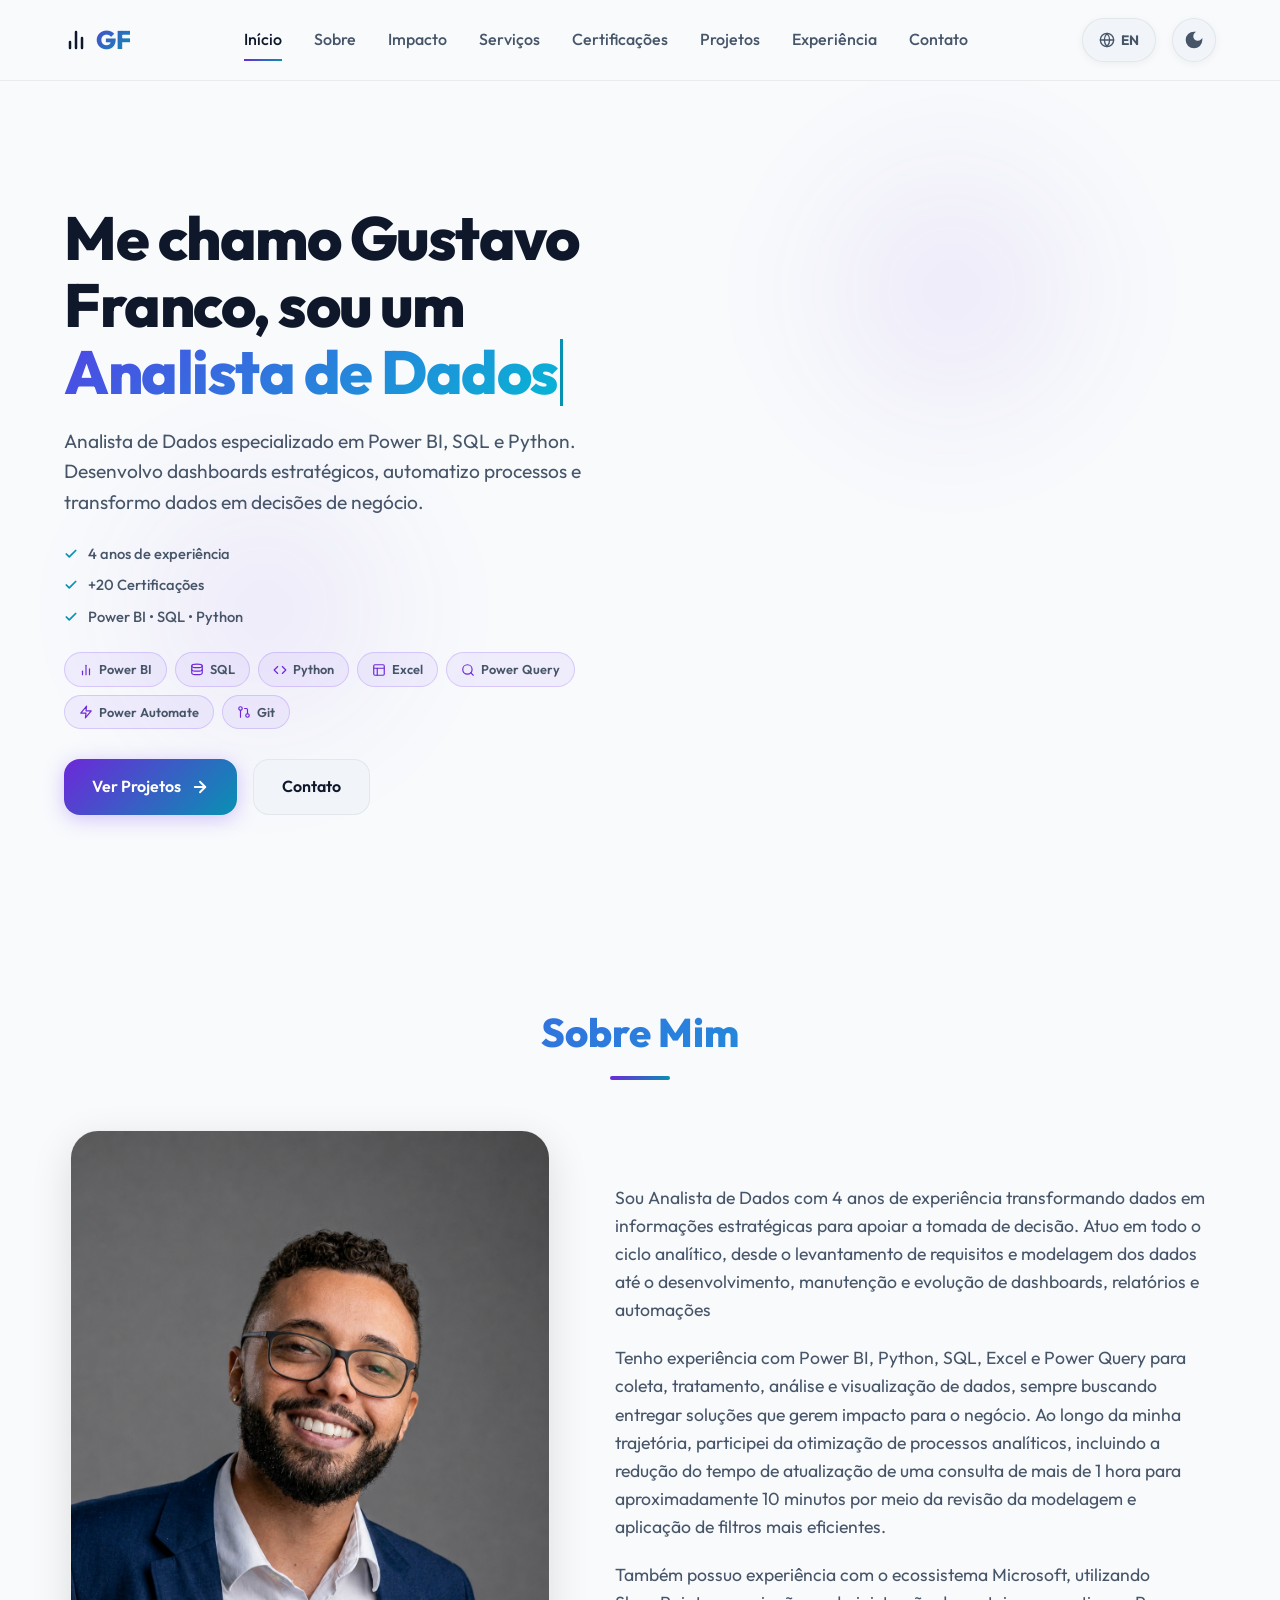
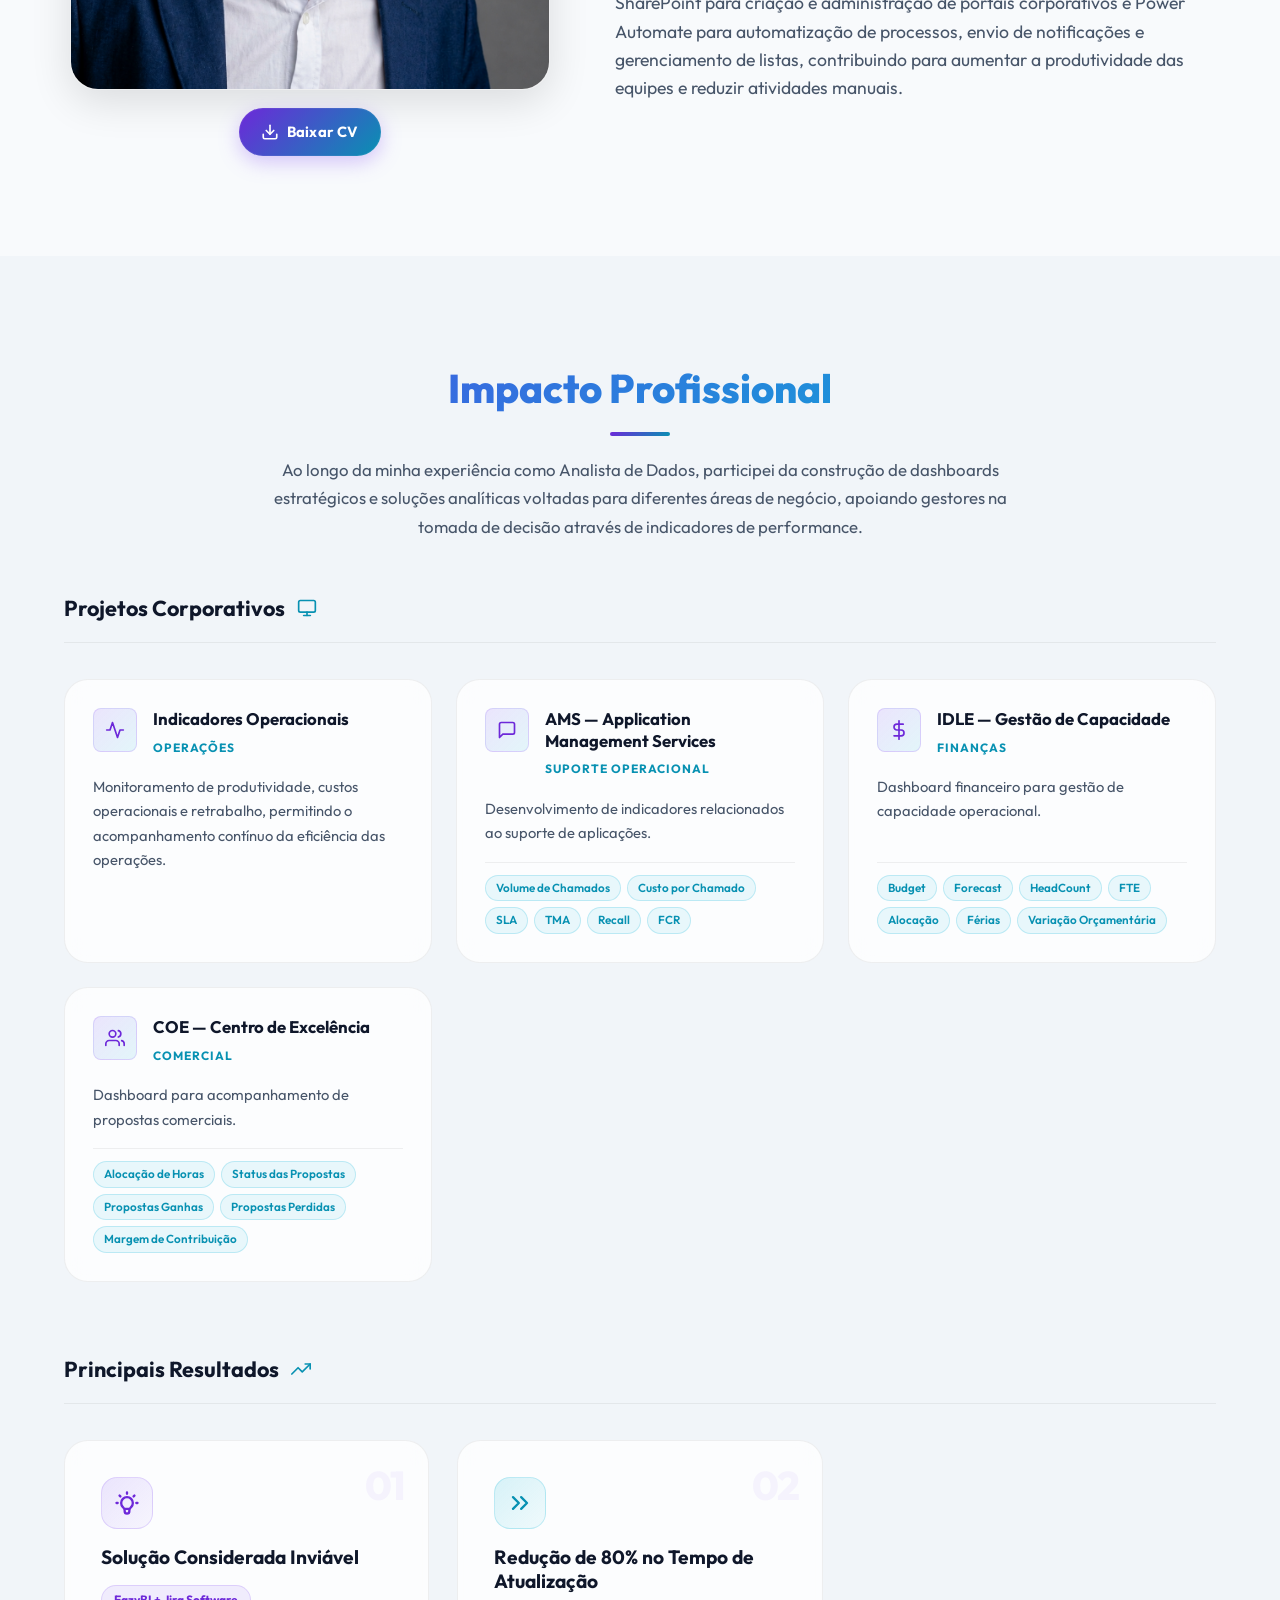
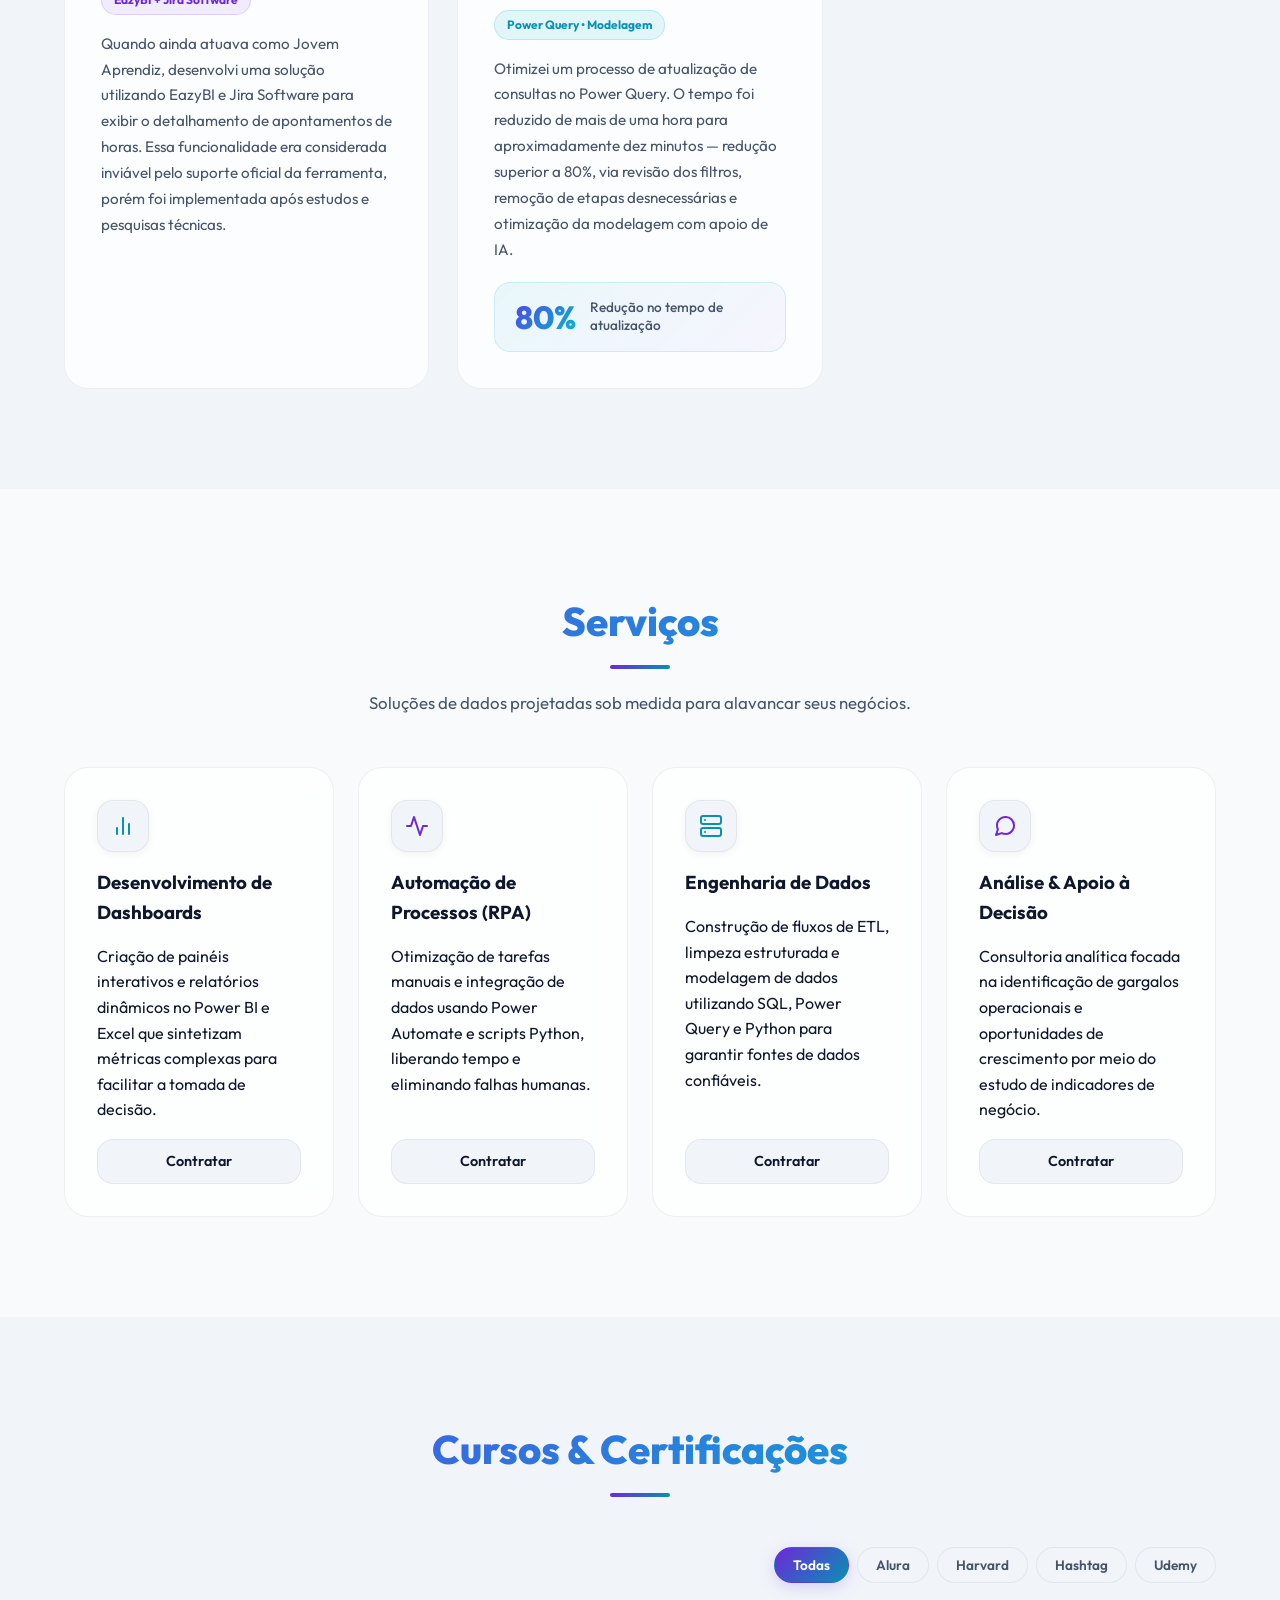
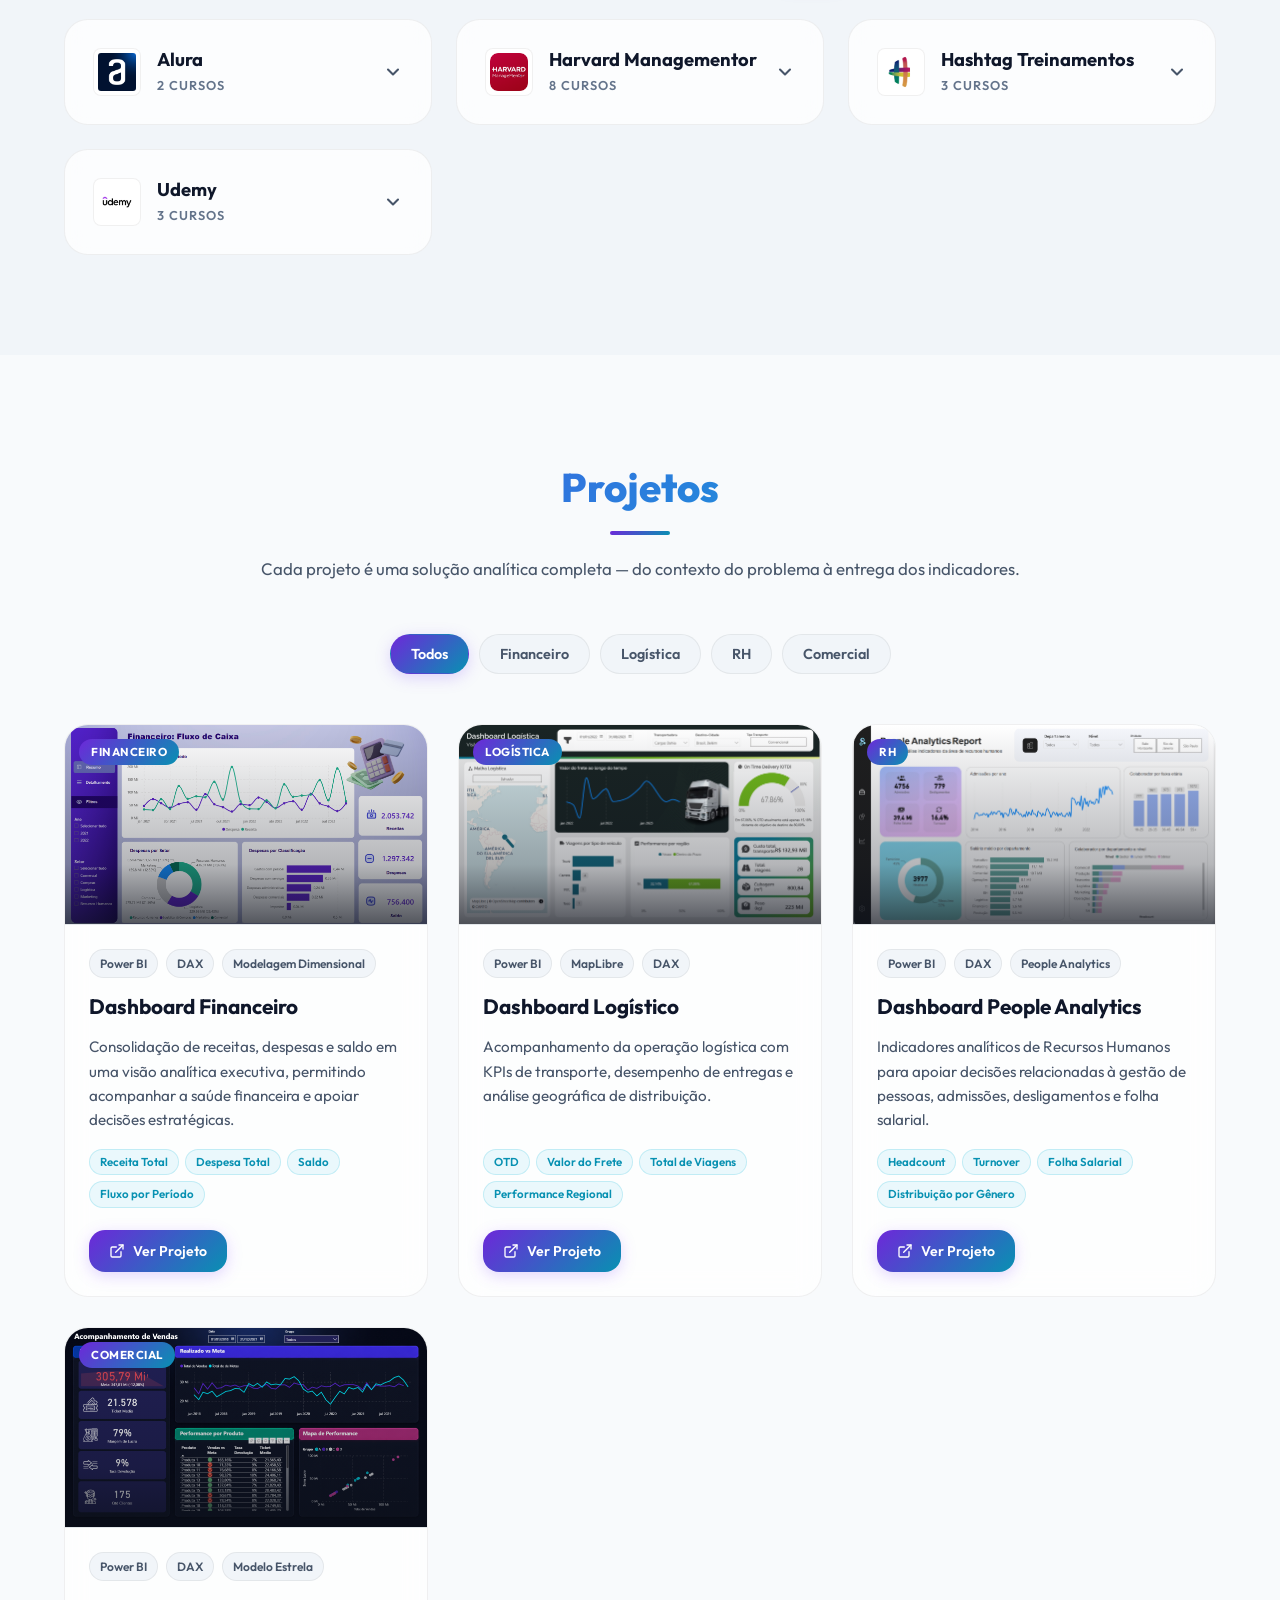
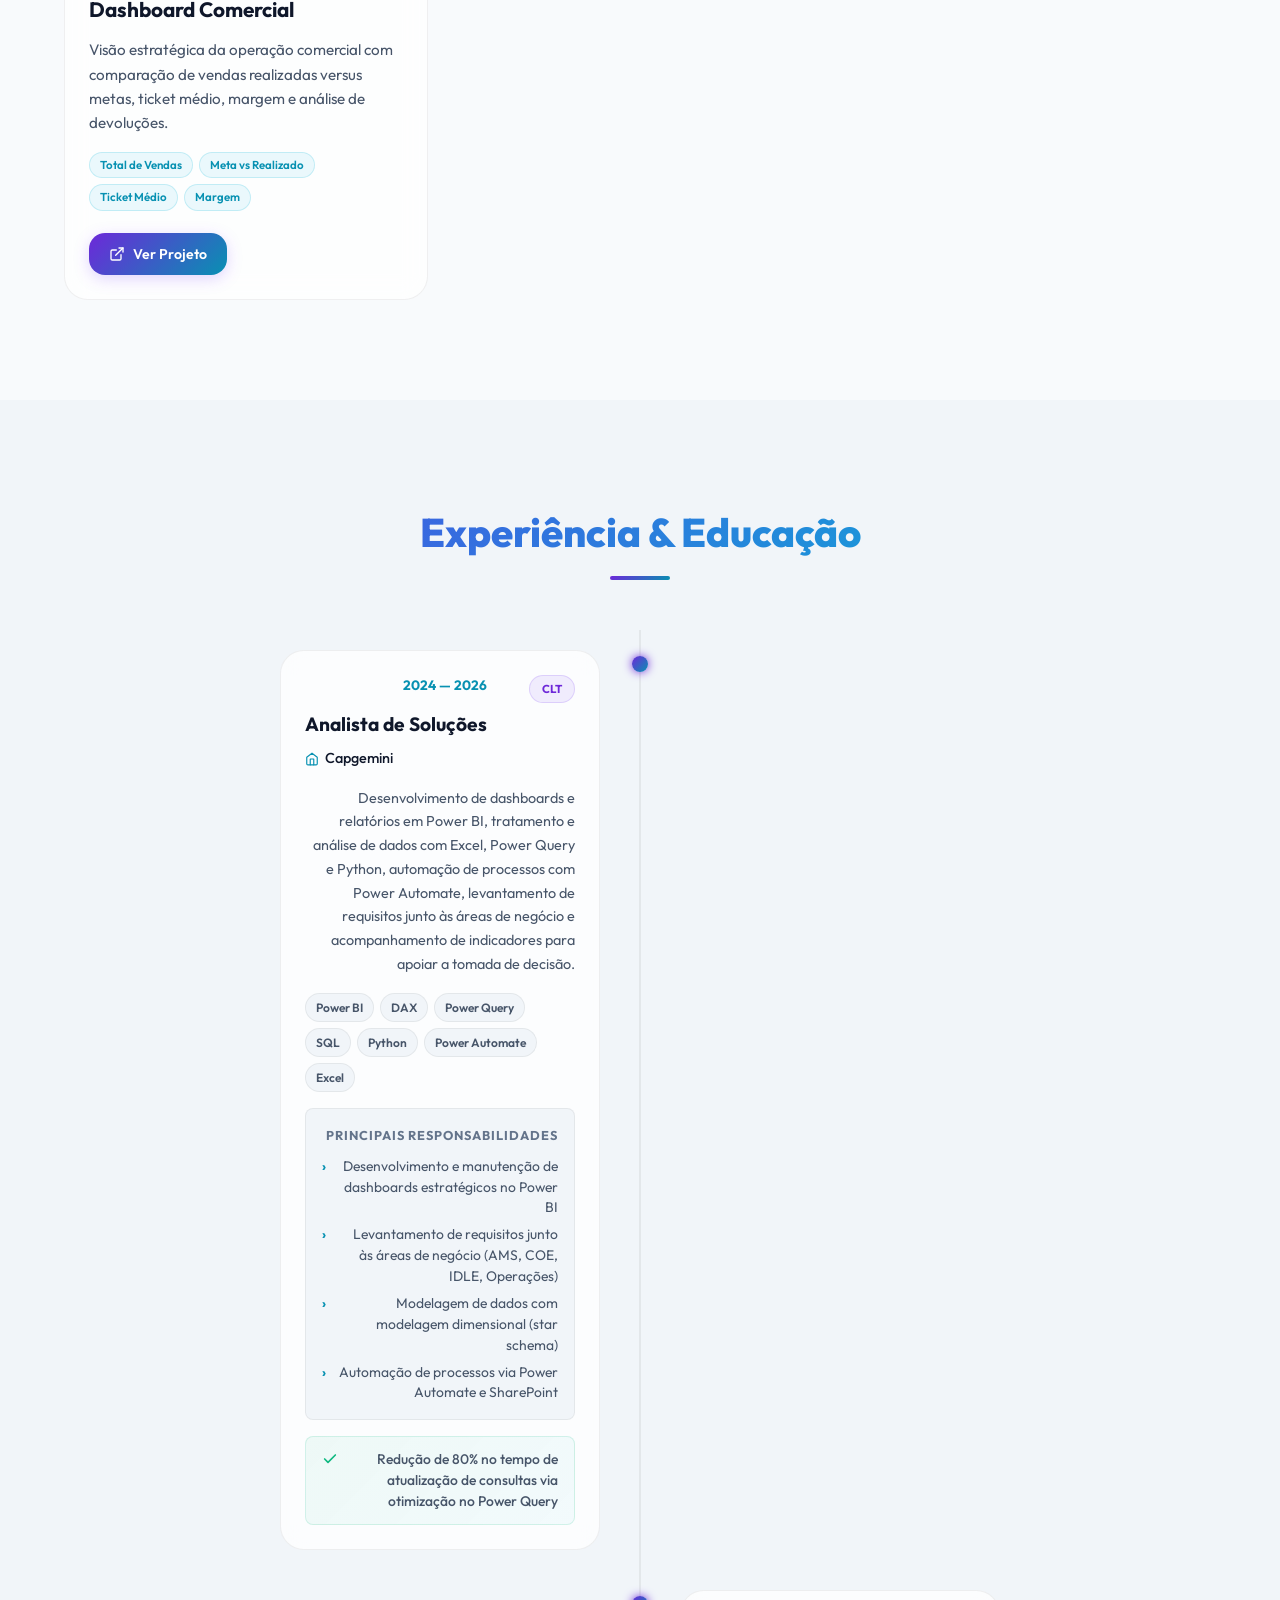
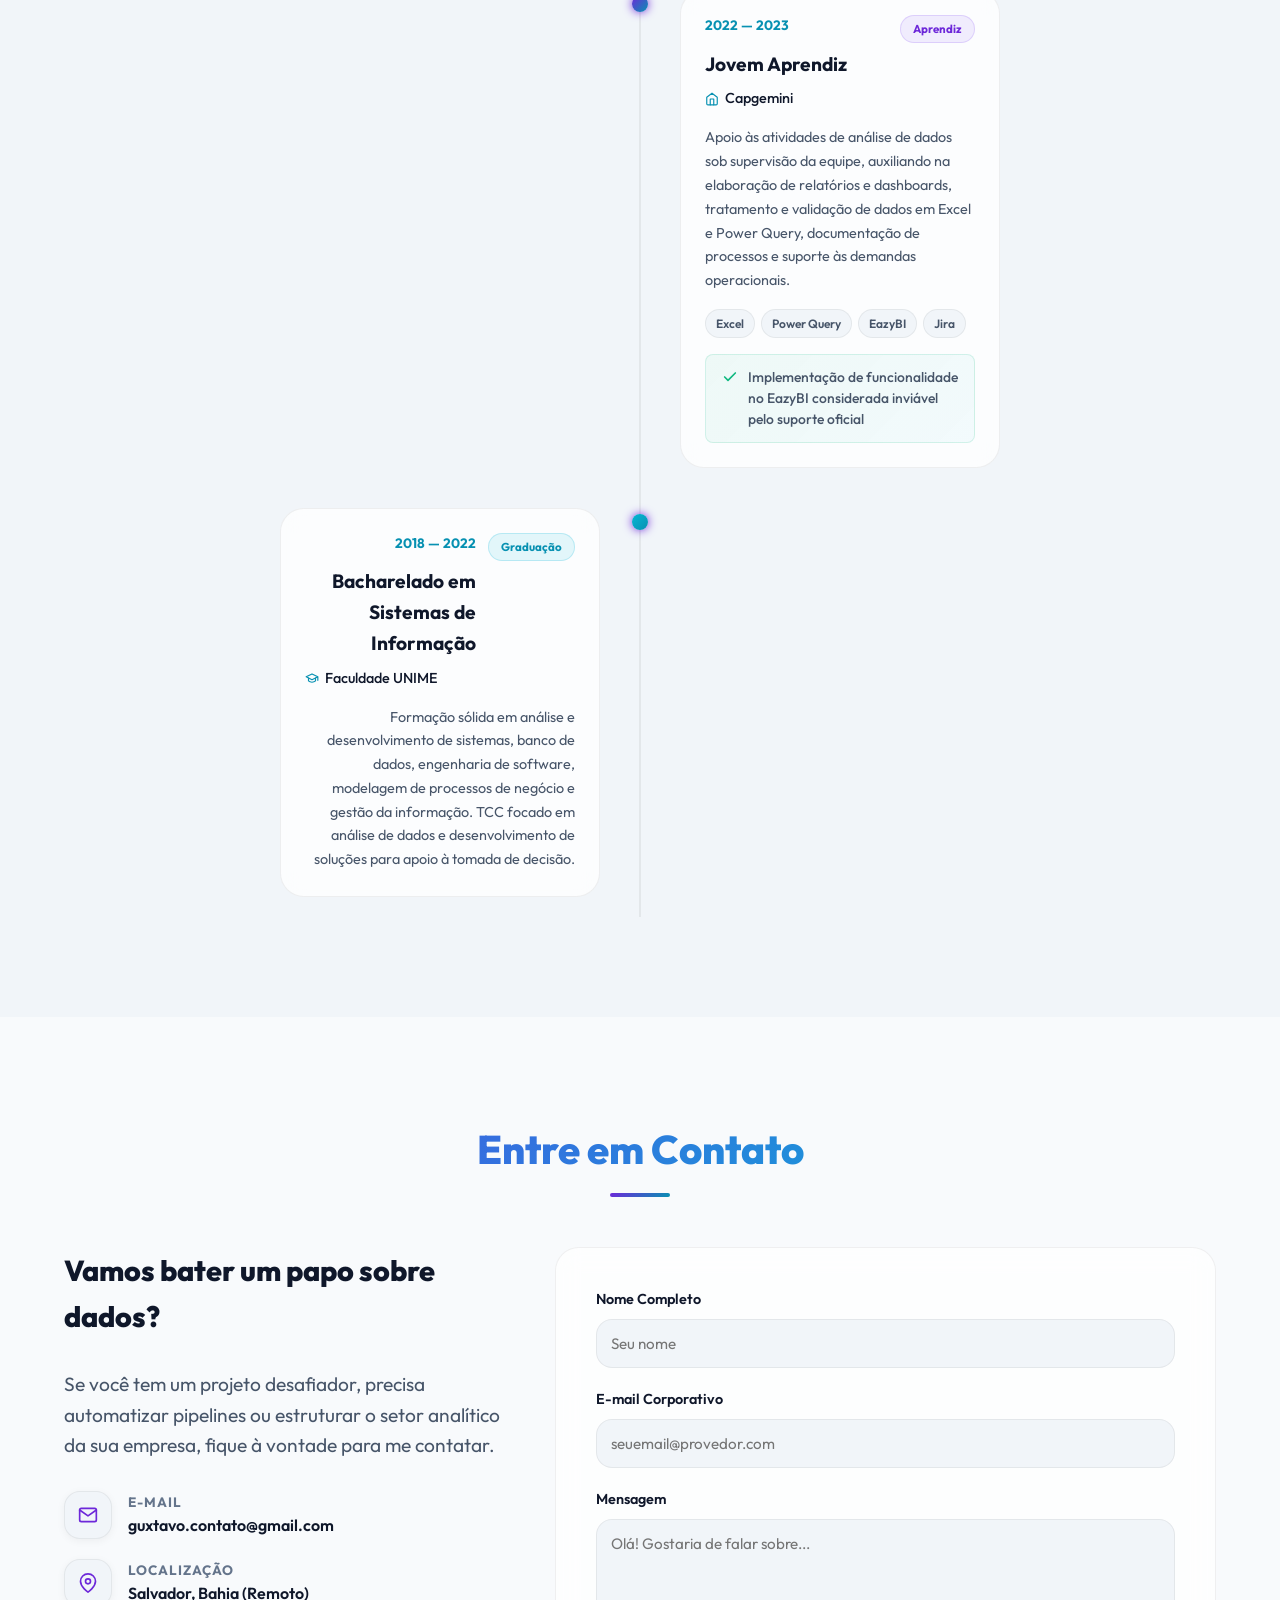
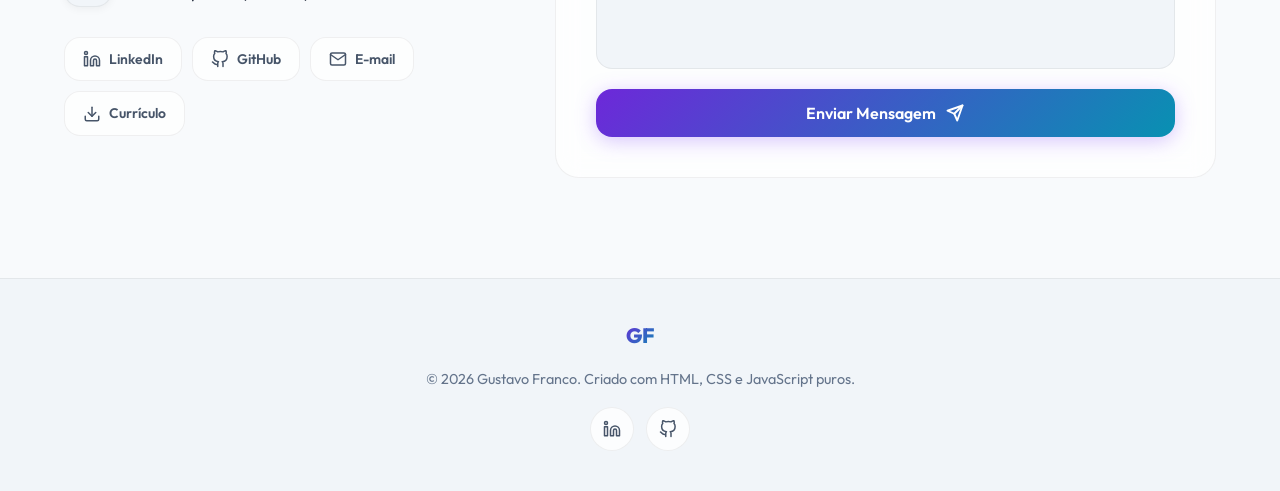
==== commit c7c81511: "Melhora de performance e ajustes na responsividade" ====
--- a/index.html
+++ b/index.html
@@ -269,32 +269,6 @@
                     <p class="about-text" data-i18n="about_text_3">
                         Também possuo experiência com o ecossistema Microsoft, utilizando SharePoint para criação e administração de portais corporativos e Power Automate para automatização de processos, envio de notificações e gerenciamento de listas, contribuindo para aumentar a produtividade das equipes e reduzir atividades manuais.
                     </p>
-                    <!-- Cards da seção Sobre Mim mantidos comentados para possível reversão futura.
-                    <div class="about-cards">
-                        <div class="about-card">
-                            <svg viewBox="0 0 24 24" fill="none" stroke="currentColor" stroke-width="2" stroke-linecap="round" stroke-linejoin="round" aria-hidden="true">
-                                <path d="M22 19a2 2 0 0 1-2 2H4a2 2 0 0 1-2-2V5a2 2 0 0 1 2-2h5l2 3h9a2 2 0 0 1 2 2z"></path>
-                            </svg>
-                            <h3 data-i18n="about_card_1_title">15+ Projetos</h3>
-                            <p data-i18n="about_card_1_desc">Entregues e Operacionais</p>
-                        </div>
-                        <div class="about-card">
-                            <svg viewBox="0 0 24 24" fill="none" stroke="currentColor" stroke-width="2" stroke-linecap="round" stroke-linejoin="round" aria-hidden="true">
-                                <circle cx="12" cy="12" r="10"></circle>
-                                <polyline points="12 6 12 12 16 14"></polyline>
-                            </svg>
-                            <h3 data-i18n="about_card_2_title">4 Anos</h3>
-                            <p data-i18n="about_card_2_desc">Experiência com Dados</p>
-                        </div>
-                        <div class="about-card">
-                            <svg viewBox="0 0 24 24" fill="none" stroke="currentColor" stroke-width="2" stroke-linecap="round" stroke-linejoin="round" aria-hidden="true">
-                                <path d="M12 2l3.09 6.26L22 9.27l-5 4.87 1.18 6.88L12 17.77l-6.18 3.25L7 14.14 2 9.27l6.91-1.01L12 2z"></path>
-                            </svg>
-                            <h3 data-i18n="about_card_3_title">+20 Certs</h3>
-                            <p data-i18n="about_card_3_desc">Certificações Ativas</p>
-                        </div>
-                    </div>
-                    -->
                 </div>
             </div>
         </div>
@@ -345,7 +319,7 @@
                                 </div>
                                 <div>
                                     <h4 class="impact-card-title" data-i18n="impact_corp_2_title">AMS — Application Management Services</h4>
-                                    <span class="impact-card-area" data-i18n="impact_corp_2_area">Suporte de TI</span>
+                                    <span class="impact-card-area" data-i18n="impact_corp_2_area">Suporte Operacional</span>
                                 </div>
                             </div>
                             <p class="impact-card-desc" data-i18n="impact_corp_2_desc">
@@ -538,8 +512,8 @@
             <!-- Contador + Filtros -->
             <div class="certs-controls">
                 <div class="certs-counter" aria-live="polite">
-                    <span class="certs-counter-number" id="certs-total">0</span>
-                    <span class="certs-counter-label" data-i18n="certs_counter_label">certificações</span>
+                    <!-- <span class="certs-counter-number" id="certs-total">0</span>
+                    <span class="certs-counter-label" data-i18n="certs_counter_label">certificações</span> -->
                 </div>
                 <div class="cert-filter-bar" role="group" aria-label="Filtrar certificações por instituição">
                     <button class="cert-filter-btn active" data-filter="all" id="cert-filter-all" data-i18n="cert_filter_all">Todas</button>
--- a/style.css
+++ b/style.css
@@ -508,6 +508,10 @@
 }
 
 @media (max-width: 768px) {
+    .hero-visual {
+        display: none;
+    }
+
     .mockup-board {
         min-height: auto;
         display: flex;
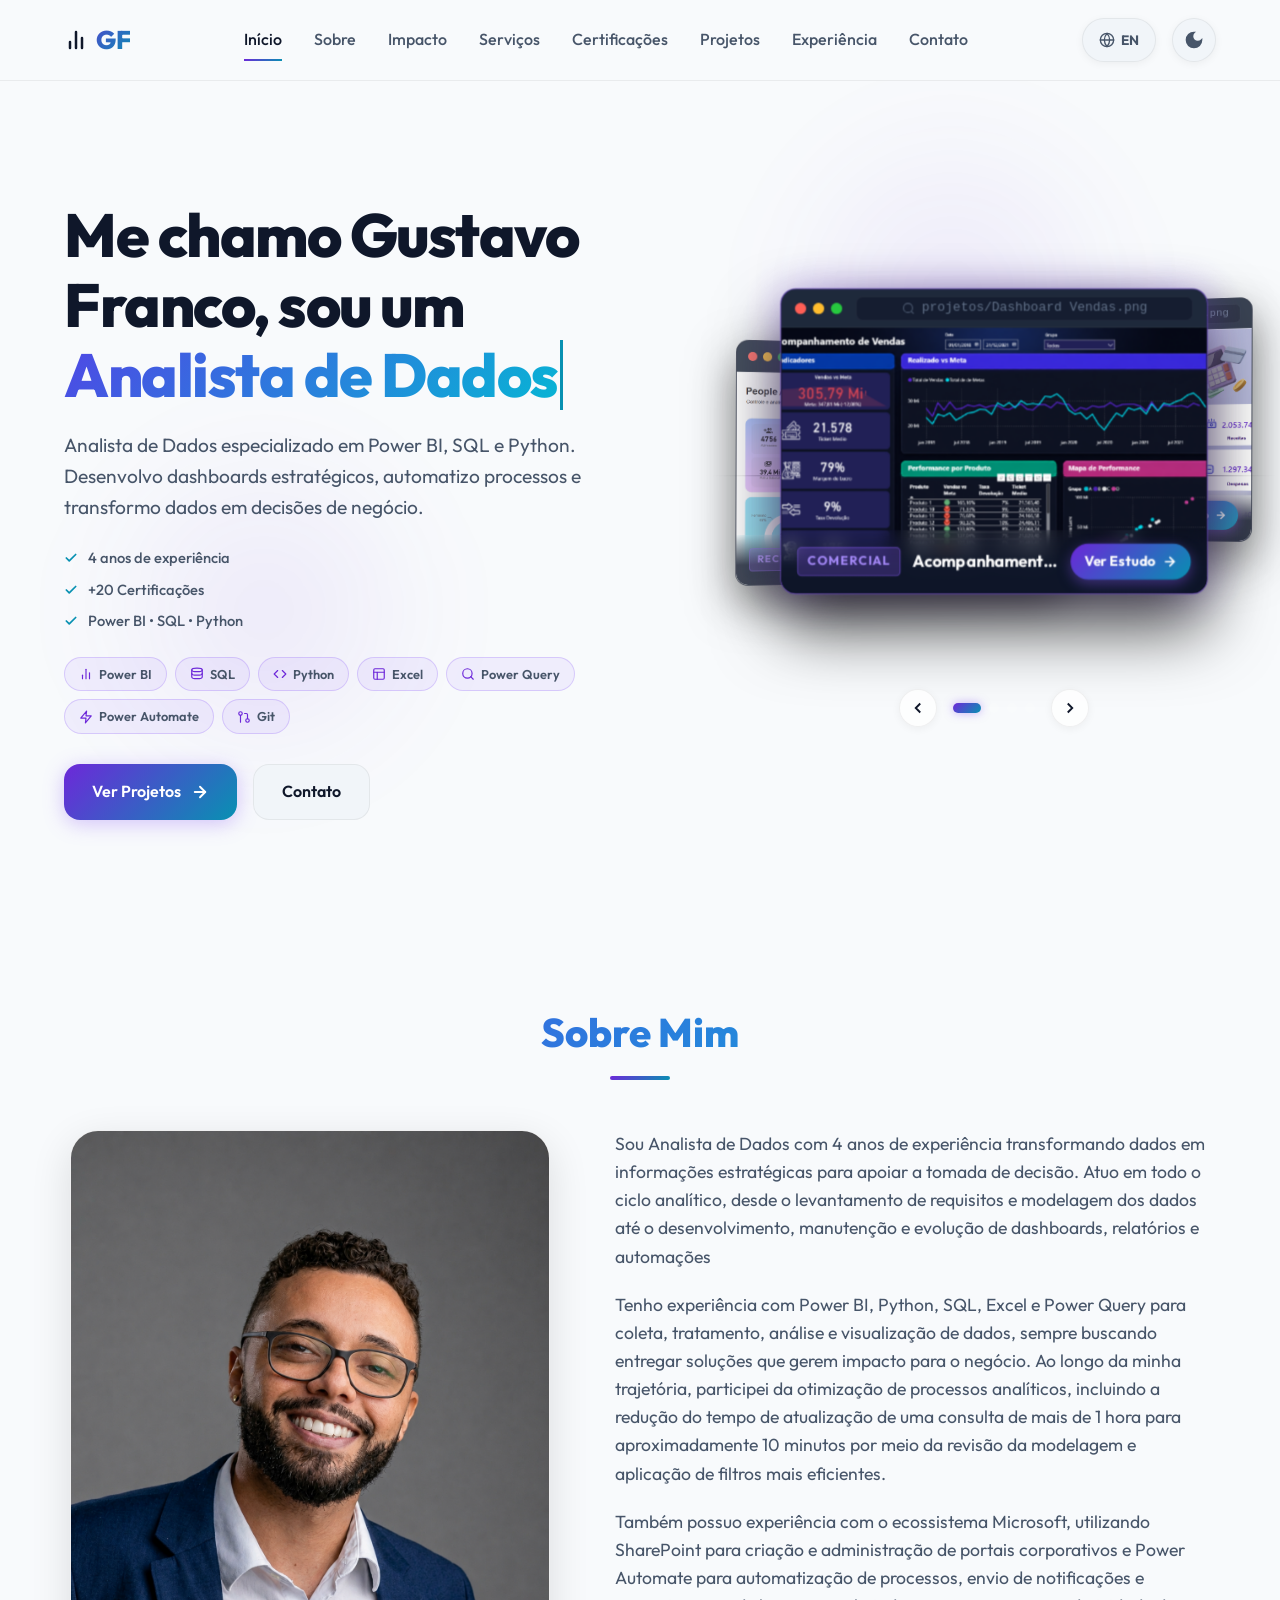
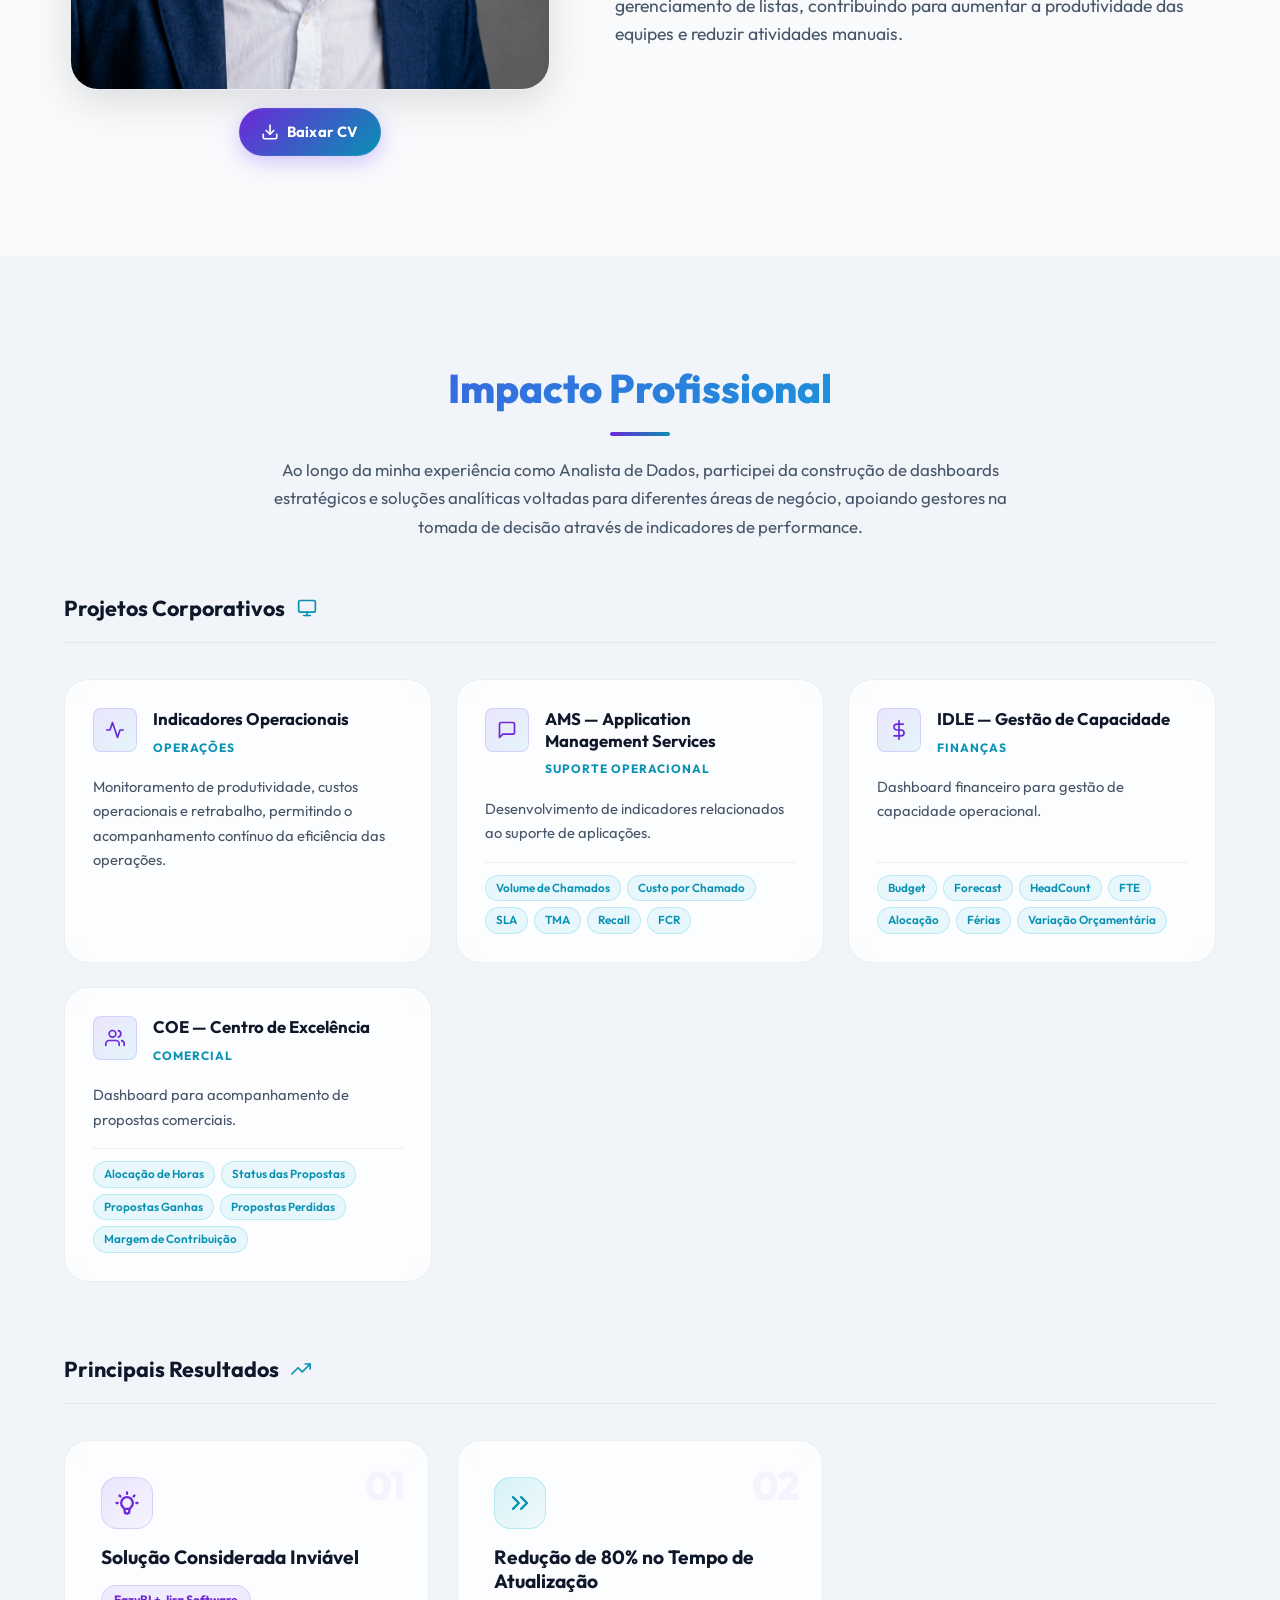
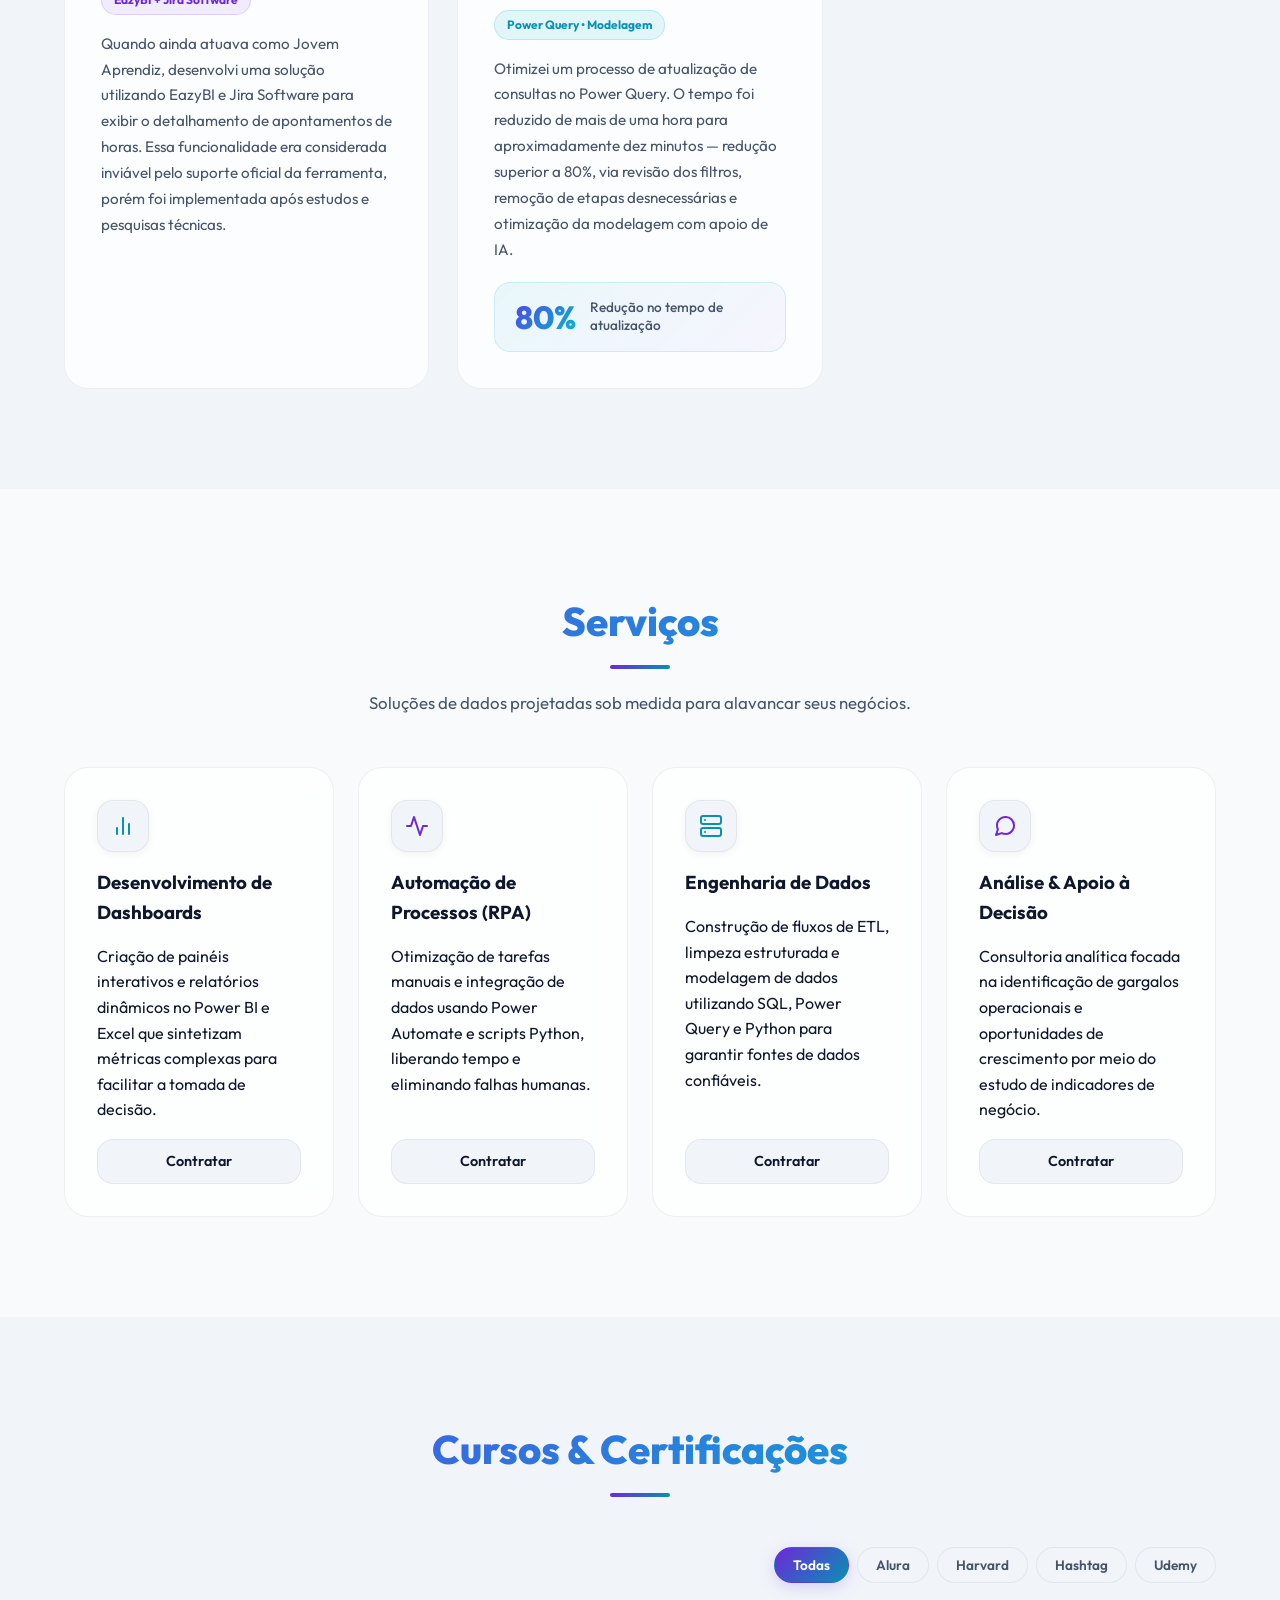
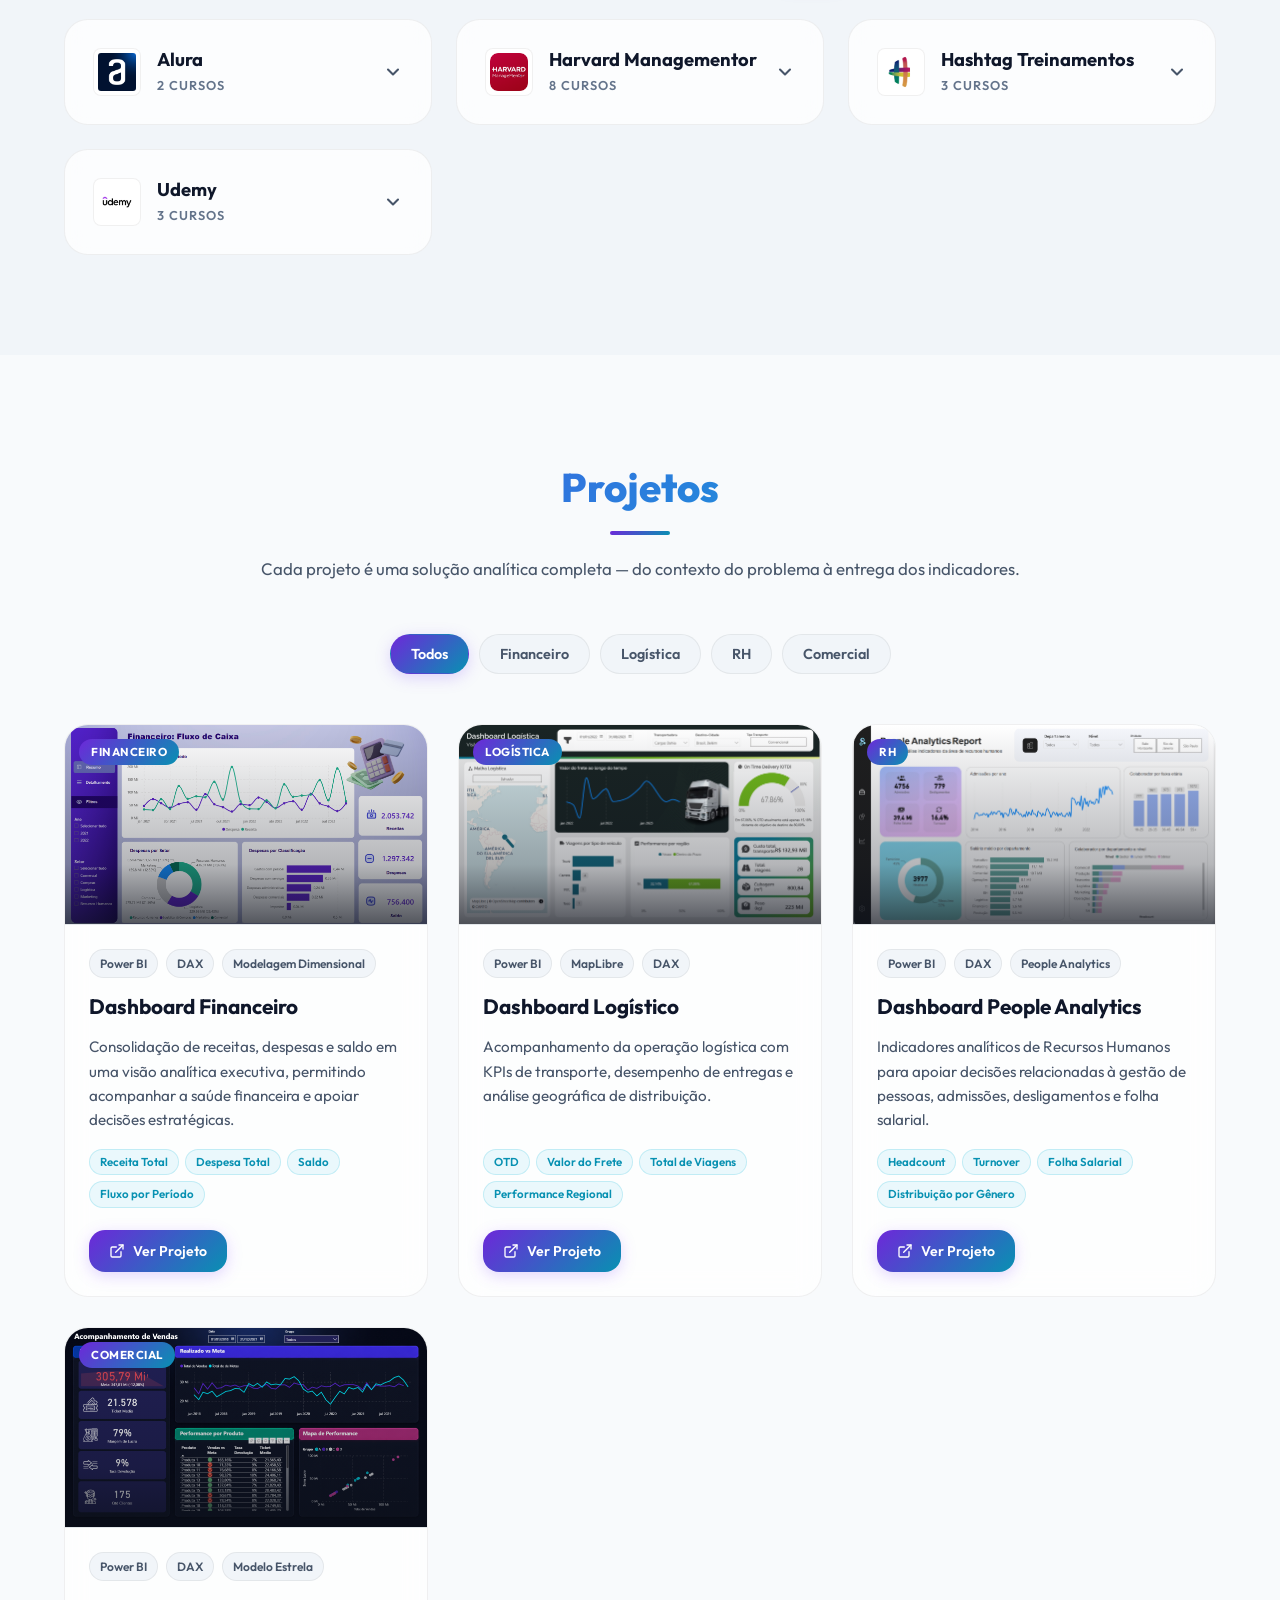
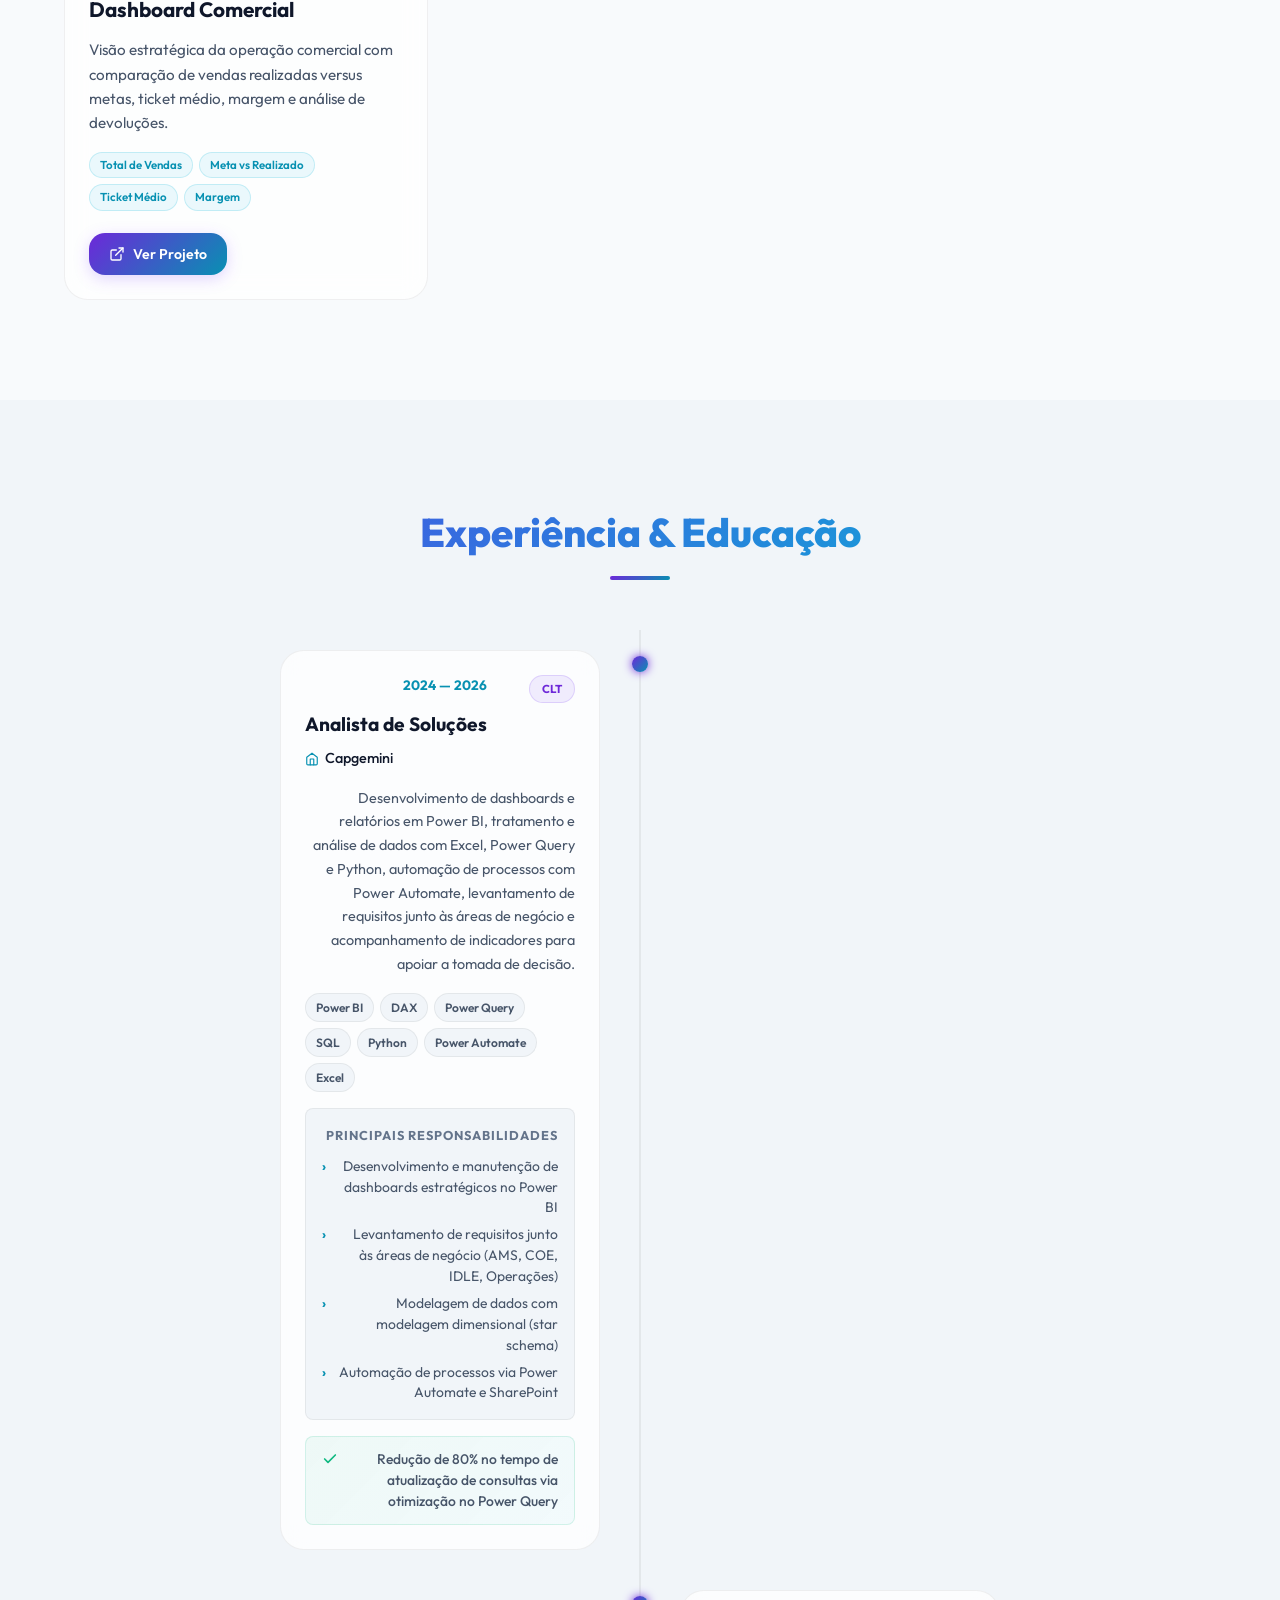
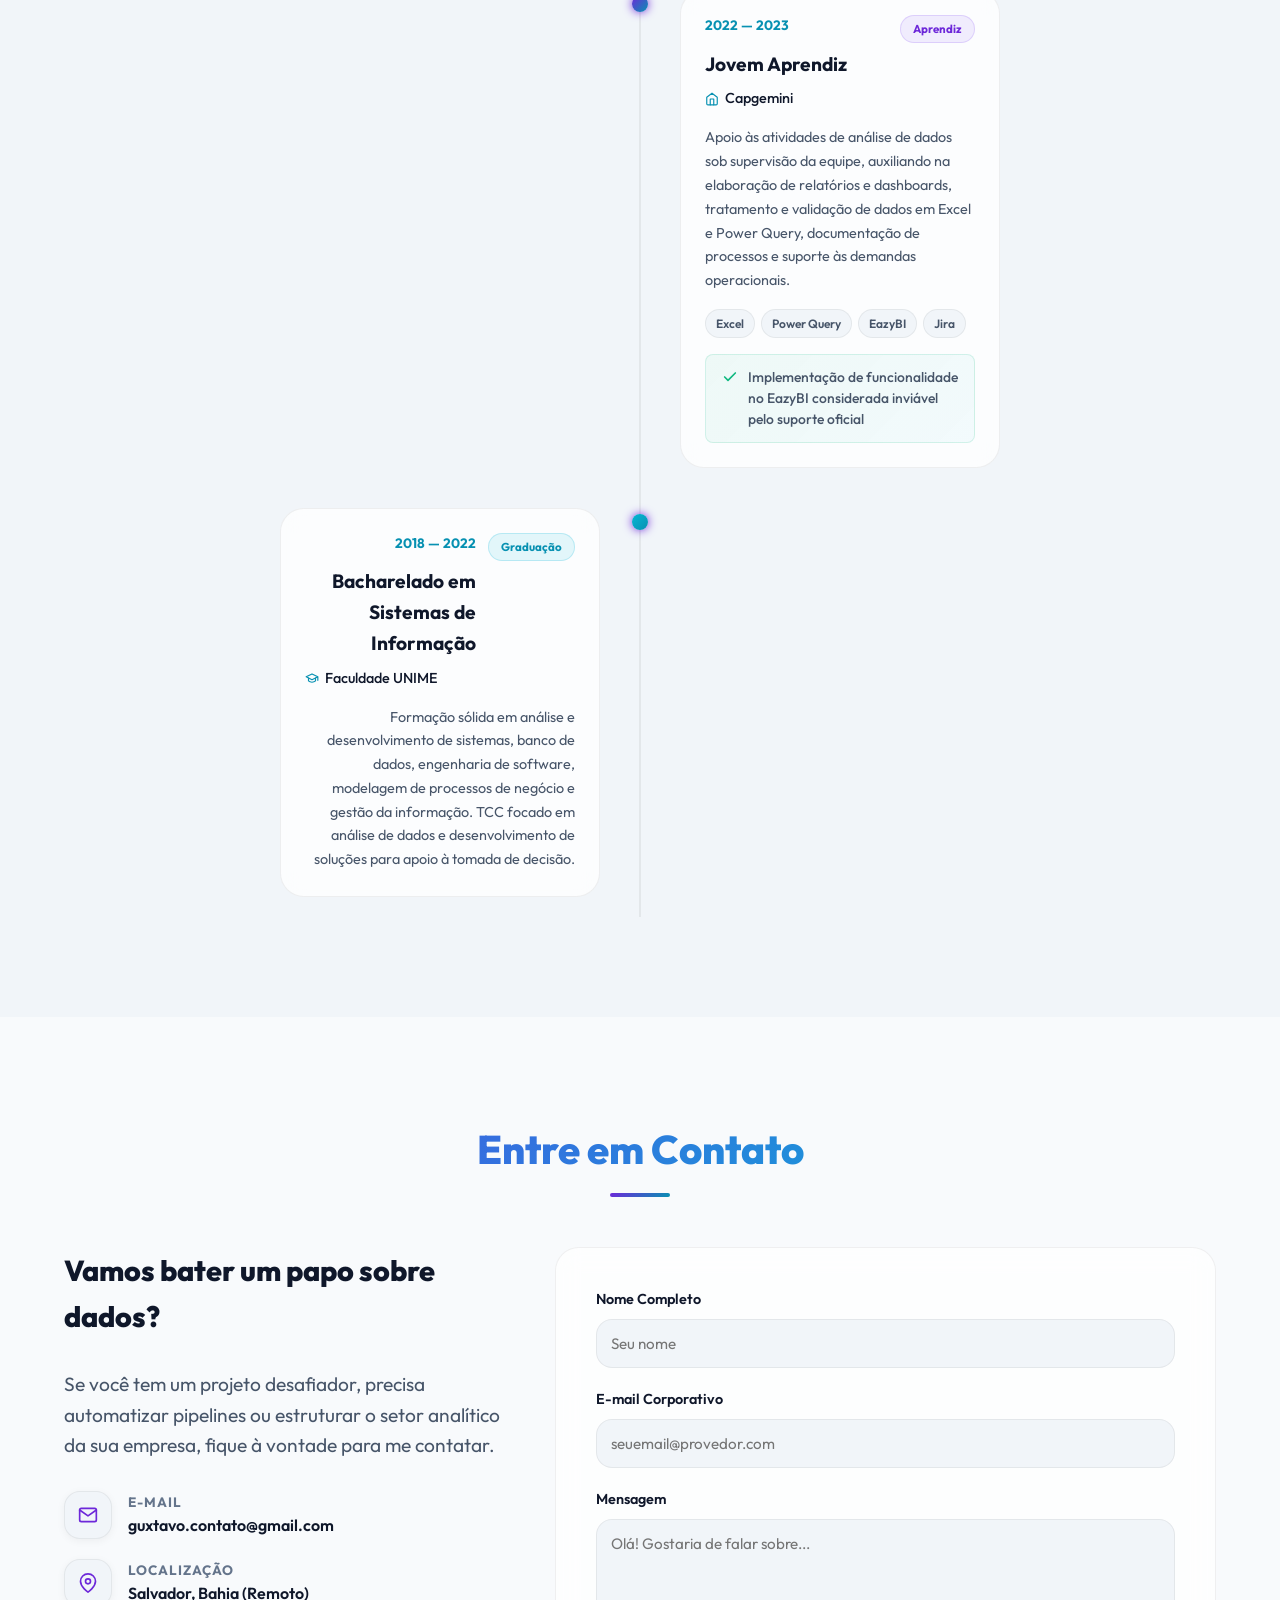
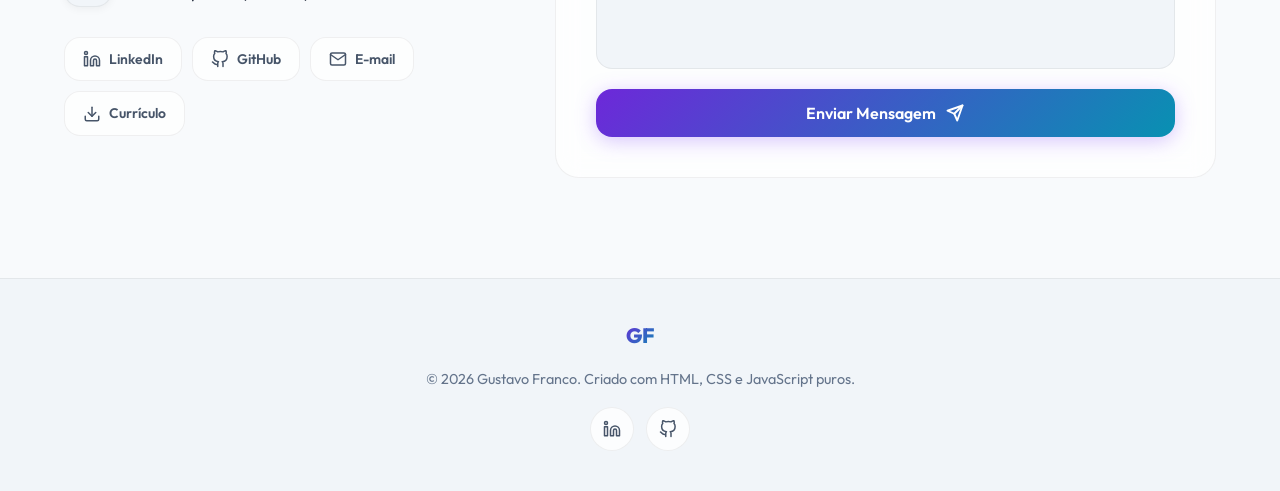
==== commit 9f47e4c5: "att_1808" ====
--- a/index.html
+++ b/index.html
@@ -200,40 +200,132 @@
                 </div>
             </div>
             
-            <div class="hero-visual">
-                <div class="mockup-board" aria-label="Leque de dashboards em cartões">
-                        <article class="mockup-card mockup-card-main">
-                            <img src="projetos/Dashboard de Fluxo de Caixa/Dashboard Fluxo de Caixa.png" alt="Dashboard financeiro com visão estratégica">
-                            <div class="mockup-card-info">
-                                <span>Financeiro</span>
-                                <strong>Fluxo de Caixa</strong>
+            <div class="hero-visual" id="hero-carousel-container" aria-label="Carrossel 3D de Projetos">
+                <div class="carousel-3d-wrapper">
+                    <div class="mockup-board" id="hero-carousel">
+                        
+                        <!-- Card 1: Comercial / Vendas -->
+                        <article class="mockup-card mockup-card-3d" data-index="0" data-link="projetos/dashboard-comercial.html">
+                            <div class="mockup-header">
+                                <div class="window-controls">
+                                    <span class="dot dot-red"></span>
+                                    <span class="dot dot-yellow"></span>
+                                    <span class="dot dot-green"></span>
+                                </div>
+                                <div class="window-address-bar">
+                                    <svg width="12" height="12" viewBox="0 0 24 24" fill="none" stroke="currentColor" stroke-width="2"><circle cx="11" cy="11" r="8"></circle><line x1="21" y1="21" x2="16.65" y2="16.65"></line></svg>
+                                    <span>projetos/Dashboard Vendas.png</span>
+                                </div>
+                            </div>
+                            <div class="mockup-body">
+                                <img src="projetos/Dashboard de Vendas/Dashboard Vendas.png" alt="Dashboard Comercial — Acompanhamento de Vendas">
+                                <div class="mockup-card-info">
+                                    <div class="mockup-badge">Comercial</div>
+                                    <strong>Acompanhamento de Vendas</strong>
+                                    <a href="projetos/dashboard-comercial.html" class="mockup-action-btn">
+                                        <span>Ver Estudo</span>
+                                        <svg width="14" height="14" viewBox="0 0 24 24" fill="none" stroke="currentColor" stroke-width="2.5"><line x1="5" y1="12" x2="19" y2="12"></line><polyline points="12 5 19 12 12 19"></polyline></svg>
+                                    </a>
+                                </div>
                             </div>
                         </article>
 
-                        <article class="mockup-card mockup-card-secondary">
-                            <img src="projetos/Dashboard de Logística/Dashboard Logistica.png" alt="Dashboard logístico com indicadores operacionais">
-                            <div class="mockup-card-info">
-                                <span>Logística</span>
-                                <strong>Operação</strong>
+                        <!-- Card 2: Financeiro -->
+                        <article class="mockup-card mockup-card-3d" data-index="1" data-link="projetos/dashboard-financeiro.html">
+                            <div class="mockup-header">
+                                <div class="window-controls">
+                                    <span class="dot dot-red"></span>
+                                    <span class="dot dot-yellow"></span>
+                                    <span class="dot dot-green"></span>
+                                </div>
+                                <div class="window-address-bar">
+                                    <svg width="12" height="12" viewBox="0 0 24 24" fill="none" stroke="currentColor" stroke-width="2"><circle cx="11" cy="11" r="8"></circle><line x1="21" y1="21" x2="16.65" y2="16.65"></line></svg>
+                                    <span>projetos/Dashboard Fluxo de Caixa.png</span>
+                                </div>
+                            </div>
+                            <div class="mockup-body">
+                                <img src="projetos/Dashboard de Fluxo de Caixa/Dashboard Fluxo de Caixa.png" alt="Dashboard Financeiro — Fluxo de Caixa">
+                                <div class="mockup-card-info">
+                                    <div class="mockup-badge">Financeiro</div>
+                                    <strong>Fluxo de Caixa</strong>
+                                    <a href="projetos/dashboard-financeiro.html" class="mockup-action-btn">
+                                        <span>Ver Estudo</span>
+                                        <svg width="14" height="14" viewBox="0 0 24 24" fill="none" stroke="currentColor" stroke-width="2.5"><line x1="5" y1="12" x2="19" y2="12"></line><polyline points="12 5 19 12 12 19"></polyline></svg>
+                                    </a>
+                                </div>
                             </div>
                         </article>
 
-                        <article class="mockup-card mockup-card-tertiary">
-                            <img src="projetos/Dashboard de RH/Dashboard RH.png" alt="Dashboard de RH com métricas de pessoas">
-                            <div class="mockup-card-info">
-                                <span>RH</span>
-                                <strong>People Analytics</strong>
+                        <!-- Card 3: Logística -->
+                        <article class="mockup-card mockup-card-3d" data-index="2" data-link="projetos/dashboard-logistico.html">
+                            <div class="mockup-header">
+                                <div class="window-controls">
+                                    <span class="dot dot-red"></span>
+                                    <span class="dot dot-yellow"></span>
+                                    <span class="dot dot-green"></span>
+                                </div>
+                                <div class="window-address-bar">
+                                    <svg width="12" height="12" viewBox="0 0 24 24" fill="none" stroke="currentColor" stroke-width="2"><circle cx="11" cy="11" r="8"></circle><line x1="21" y1="21" x2="16.65" y2="16.65"></line></svg>
+                                    <span>projetos/Dashboard Logística.png</span>
+                                </div>
+                            </div>
+                            <div class="mockup-body">
+                                <img src="projetos/Dashboard de Logística/Dashboard Logistica.png" alt="Dashboard Logístico — Operação & Fretes">
+                                <div class="mockup-card-info">
+                                    <div class="mockup-badge">Logística</div>
+                                    <strong>Operação & Fretes</strong>
+                                    <a href="projetos/dashboard-logistico.html" class="mockup-action-btn">
+                                        <span>Ver Estudo</span>
+                                        <svg width="14" height="14" viewBox="0 0 24 24" fill="none" stroke="currentColor" stroke-width="2.5"><line x1="5" y1="12" x2="19" y2="12"></line><polyline points="12 5 19 12 12 19"></polyline></svg>
+                                    </a>
+                                </div>
                             </div>
                         </article>
 
-                        <article class="mockup-card mockup-card-quaternary">
-                            <img src="projetos/Dashboard de Vendas/Dashboard Vendas.png" alt="Dashboard de vendas com metas e desempenho comercial">
-                            <div class="mockup-card-info">
-                                <span>Comercial</span>
-                                <strong>Vendas</strong>
+                        <!-- Card 4: RH -->
+                        <article class="mockup-card mockup-card-3d" data-index="3" data-link="projetos/dashboard-rh.html">
+                            <div class="mockup-header">
+                                <div class="window-controls">
+                                    <span class="dot dot-red"></span>
+                                    <span class="dot dot-yellow"></span>
+                                    <span class="dot dot-green"></span>
+                                </div>
+                                <div class="window-address-bar">
+                                    <svg width="12" height="12" viewBox="0 0 24 24" fill="none" stroke="currentColor" stroke-width="2"><circle cx="11" cy="11" r="8"></circle><line x1="21" y1="21" x2="16.65" y2="16.65"></line></svg>
+                                    <span>projetos/Dashboard RH.png</span>
+                                </div>
+                            </div>
+                            <div class="mockup-body">
+                                <img src="projetos/Dashboard de RH/Dashboard RH.png" alt="Dashboard RH — People Analytics">
+                                <div class="mockup-card-info">
+                                    <div class="mockup-badge">Recursos Humanos</div>
+                                    <strong>People Analytics</strong>
+                                    <a href="projetos/dashboard-rh.html" class="mockup-action-btn">
+                                        <span>Ver Estudo</span>
+                                        <svg width="14" height="14" viewBox="0 0 24 24" fill="none" stroke="currentColor" stroke-width="2.5"><line x1="5" y1="12" x2="19" y2="12"></line><polyline points="12 5 19 12 12 19"></polyline></svg>
+                                    </a>
+                                </div>
                             </div>
                         </article>
-                    </div>
+
+                    </div>
+
+                    <!-- Controls -->
+                    <div class="carousel-nav-controls">
+                        <button class="carousel-btn carousel-btn-prev" id="hero-carousel-prev" aria-label="Dashboard anterior">
+                            <svg width="18" height="18" viewBox="0 0 24 24" fill="none" stroke="currentColor" stroke-width="2.5"><polyline points="15 18 9 12 15 6"></polyline></svg>
+                        </button>
+                        <div class="carousel-dots" id="hero-carousel-dots">
+                            <button class="carousel-dot active" data-slide="0" aria-label="Dashboard Comercial"></button>
+                            <button class="carousel-dot" data-slide="1" aria-label="Dashboard Financeiro"></button>
+                            <button class="carousel-dot" data-slide="2" aria-label="Dashboard Logístico"></button>
+                            <button class="carousel-dot" data-slide="3" aria-label="Dashboard RH"></button>
+                        </div>
+                        <button class="carousel-btn carousel-btn-next" id="hero-carousel-next" aria-label="Próximo dashboard">
+                            <svg width="18" height="18" viewBox="0 0 24 24" fill="none" stroke="currentColor" stroke-width="2.5"><polyline points="9 18 15 12 9 6"></polyline></svg>
+                        </button>
+                    </div>
+                </div>
             </div>
         </div>
     </section>
--- a/style.css
+++ b/style.css
@@ -64,12 +64,16 @@
     scroll-behavior: smooth;
 }
 
+html, body {
+    max-width: 100%;
+    overflow-x: hidden;
+}
+
 body {
     font-family: 'Outfit', sans-serif;
     background-color: var(--bg-primary);
     color: var(--text-primary);
     line-height: 1.6;
-    overflow-x: hidden;
     transition: background-color 0.3s ease, color 0.3s ease;
 }
 
@@ -329,16 +333,22 @@
 }
 
 .hero-title {
-    font-size: 3.8rem;
-    line-height: 1.1;
+    font-size: clamp(2.4rem, 5vw, 3.8rem);
+    line-height: 1.15;
     font-weight: 800;
     letter-spacing: -1.5px;
+    max-width: 100%;
+    overflow-wrap: break-word;
+    word-break: break-word;
 }
 
 .hero-title span.typed-text {
     background: var(--gradient-text);
     -webkit-background-clip: text;
     -webkit-text-fill-color: transparent;
+    display: inline;
+    overflow-wrap: break-word;
+    word-break: break-word;
 }
 
 /* Typing cursor animation */
@@ -403,147 +413,287 @@
     background: var(--bg-card);
 }
 
-/* Hero visual mockup */
+/* Hero visual 3D Stacked Carousel */
 .hero-visual {
     position: relative;
+    width: 100%;
     display: flex;
     justify-content: center;
+    align-items: center;
+}
+
+.carousel-3d-wrapper {
+    position: relative;
+    width: 100%;
+    max-width: 520px;
+    display: flex;
+    flex-direction: column;
     align-items: center;
 }
 
 .mockup-board {
     position: relative;
-    min-height: 440px;
-    margin-top: 12px;
-    padding: 20px 0 16px;
-    perspective: 1400px;
-}
-
-.mockup-card {
+    width: 100%;
+    height: 380px;
+    perspective: 1200px;
+    transform-style: preserve-3d;
+}
+
+.mockup-card-3d {
     position: absolute;
-    width: min(56%, 280px);
-    aspect-ratio: 4 / 3;
+    top: 15px;
+    left: 50%;
+    width: 380px;
+    margin-left: -190px;
+    border-radius: 14px;
+    border: 1px solid rgba(255, 255, 255, 0.12);
+    background: #0f172a;
+    box-shadow: 0 20px 50px rgba(0, 0, 0, 0.6);
     overflow: hidden;
-    border-radius: 16px;
-    border: 1px solid rgba(255, 255, 255, 0.1);
-    background: rgba(255, 255, 255, 0.03);
-    box-shadow: 0 20px 40px rgba(0, 0, 0, 0.4), 0 0 0 1px rgba(139, 92, 246, 0.08) inset;
-    transition: all 0.45s cubic-bezier(0.16, 1, 0.3, 1);
-    transform-style: preserve-3d;
-    z-index: 1;
-}
-
-.mockup-card:hover {
-    transform: rotateY(0deg) rotateX(-8deg) translateY(-16px) scale(1.1);
-    z-index: 10;
-    box-shadow: 0 32px 60px rgba(139, 92, 246, 0.3), 0 0 0 1px rgba(139, 92, 246, 0.7) inset, inset 0 -1px 24px rgba(139, 92, 246, 0.15);
-    border-color: rgba(139, 92, 246, 0.7);
-}
-
-.mockup-card-main {
-    left: 4%;
-    top: 35px;
-    transform: rotateY(-14deg) rotateX(7deg) rotateZ(-7deg) translateZ(20px);
-    z-index: 4;
-}
-
-.mockup-card-secondary {
-    left: 26%;
-    top: 75px;
-    transform: rotateY(10deg) rotateX(-5deg) rotateZ(6deg) translateZ(-30px);
-    z-index: 1;
-}
-
-.mockup-card-tertiary {
-    left: 46%;
-    top: 28px;
-    transform: rotateY(18deg) rotateX(9deg) rotateZ(-9deg) translateZ(25px);
-    z-index: 5;
-}
-
-.mockup-card-quaternary {
-    left: 64%;
-    top: 65px;
-    transform: rotateY(-12deg) rotateX(-7deg) rotateZ(7deg) translateZ(-15px);
-    z-index: 2;
-}
-
-.mockup-card img {
+    cursor: pointer;
+    transition: transform 0.6s cubic-bezier(0.16, 1, 0.3, 1), opacity 0.6s cubic-bezier(0.16, 1, 0.3, 1), box-shadow 0.6s cubic-bezier(0.16, 1, 0.3, 1), border-color 0.6s ease;
+    user-select: none;
+}
+
+/* macOS Window Header Bar */
+.mockup-header {
+    height: 34px;
+    background: #1e293b;
+    border-bottom: 1px solid rgba(255, 255, 255, 0.08);
+    display: flex;
+    align-items: center;
+    padding: 0 12px;
+    gap: 12px;
+    position: relative;
+}
+
+.window-controls {
+    display: flex;
+    align-items: center;
+    gap: 6px;
+}
+
+.window-controls .dot {
+    width: 10px;
+    height: 10px;
+    border-radius: 50%;
+    display: inline-block;
+}
+
+.dot-red { background-color: #ff5f56; }
+.dot-yellow { background-color: #ffbd2e; }
+.dot-green { background-color: #27c93f; }
+
+.window-address-bar {
+    flex: 1;
+    background: rgba(15, 23, 42, 0.6);
+    border: 1px solid rgba(255, 255, 255, 0.06);
+    border-radius: 6px;
+    height: 22px;
+    display: flex;
+    align-items: center;
+    justify-content: center;
+    gap: 6px;
+    color: var(--text-muted);
+    font-size: 0.72rem;
+    font-family: monospace;
+    padding: 0 8px;
+    overflow: hidden;
+    white-space: nowrap;
+    text-overflow: ellipsis;
+}
+
+.window-address-bar svg {
+    flex-shrink: 0;
+    opacity: 0.7;
+}
+
+/* Mockup Body & Image */
+.mockup-body {
+    position: relative;
+    width: 100%;
+    aspect-ratio: 16 / 10;
+    background: #000;
+    overflow: hidden;
+}
+
+.mockup-body img {
     width: 100%;
     height: 100%;
     object-fit: cover;
+    object-position: top center;
     display: block;
-    transition: transform 0.35s ease;
-}
-
-.mockup-card:hover img {
+    transition: transform 0.4s ease;
+}
+
+.mockup-card-3d:hover .mockup-body img {
     transform: scale(1.03);
 }
 
 .mockup-card-info {
     position: absolute;
-    left: 12px;
-    right: 12px;
-    bottom: 12px;
-    display: flex;
-    flex-direction: column;
-    gap: 3px;
-    padding: 10px 12px;
-    border-radius: 12px;
-    background: linear-gradient(180deg, rgba(15, 23, 42, 0.2), rgba(15, 23, 42, 0.9));
-    color: #fff;
-    backdrop-filter: blur(10px);
-}
-
-.mockup-card-info span {
-    font-size: 0.72rem;
+    bottom: 0;
+    left: 0;
+    right: 0;
+    padding: 12px 14px;
+    background: linear-gradient(180deg, rgba(15, 23, 42, 0) 0%, rgba(15, 23, 42, 0.95) 60%);
+    backdrop-filter: blur(8px);
+    display: flex;
+    align-items: center;
+    justify-content: space-between;
+    gap: 10px;
+    color: #ffffff;
+}
+
+.mockup-badge {
+    font-size: 0.7rem;
     font-weight: 700;
+    text-transform: uppercase;
     letter-spacing: 0.08em;
-    text-transform: uppercase;
-    color: rgba(255, 255, 255, 0.75);
+    padding: 3px 8px;
+    border-radius: 4px;
+    background: rgba(139, 92, 246, 0.25);
+    border: 1px solid rgba(139, 92, 246, 0.4);
+    color: #a78bfa;
 }
 
 .mockup-card-info strong {
-    font-size: 0.95rem;
+    font-size: 0.92rem;
+    font-weight: 700;
+    color: #ffffff;
+    flex: 1;
+    white-space: nowrap;
+    overflow: hidden;
+    text-overflow: ellipsis;
+}
+
+.mockup-action-btn {
+    display: inline-flex;
+    align-items: center;
+    gap: 6px;
+    font-size: 0.78rem;
+    font-weight: 700;
+    padding: 6px 12px;
+    border-radius: 50px;
+    background: var(--gradient-primary);
+    color: #ffffff;
+    box-shadow: 0 4px 12px rgba(139, 92, 246, 0.4);
+    transition: transform 0.2s ease, box-shadow 0.2s ease;
+    white-space: nowrap;
+}
+
+.mockup-action-btn:hover {
+    transform: translateY(-2px);
+    box-shadow: 0 6px 16px rgba(139, 92, 246, 0.6);
+}
+
+/* Dynamic 3D Position Classes */
+.mockup-card-3d.card-pos-0 {
+    transform: translate3d(0, 0, 80px) rotateY(0deg) rotateX(0deg) scale(1.05);
+    z-index: 10;
+    opacity: 1;
+    box-shadow: 0 30px 60px rgba(0, 0, 0, 0.7), 0 0 35px rgba(139, 92, 246, 0.4);
+    border-color: rgba(139, 92, 246, 0.6);
+}
+
+.mockup-card-3d.card-pos-1 {
+    transform: translate3d(90px, -25px, -30px) rotateY(-14deg) rotateX(5deg) scale(0.9);
+    z-index: 8;
+    opacity: 0.88;
+}
+
+.mockup-card-3d.card-pos-2 {
+    transform: translate3d(0px, -55px, -100px) rotateY(0deg) rotateX(-8deg) scale(0.8);
+    z-index: 5;
+    opacity: 0.65;
+}
+
+.mockup-card-3d.card-pos-3 {
+    transform: translate3d(-90px, 20px, -30px) rotateY(14deg) rotateX(-5deg) scale(0.9);
+    z-index: 7;
+    opacity: 0.82;
+}
+
+/* Navigation Controls Bar below Carousel */
+.carousel-nav-controls {
+    display: flex;
+    align-items: center;
+    justify-content: center;
+    gap: 16px;
+    margin-top: 16px;
+    z-index: 20;
+}
+
+.carousel-btn {
+    width: 38px;
+    height: 38px;
+    border-radius: 50%;
+    background: var(--bg-card);
+    border: 1px solid var(--border-color);
+    color: var(--text-primary);
+    display: flex;
+    align-items: center;
+    justify-content: center;
+    cursor: pointer;
+    transition: var(--transition-smooth);
+    box-shadow: var(--shadow-sm);
+}
+
+.carousel-btn:hover {
+    background: var(--accent-primary);
+    color: #ffffff;
+    border-color: var(--accent-primary);
+    transform: scale(1.1);
+    box-shadow: 0 4px 15px rgba(139, 92, 246, 0.4);
+}
+
+.carousel-dots {
+    display: flex;
+    align-items: center;
+    gap: 8px;
+}
+
+.carousel-dot {
+    width: 10px;
+    height: 10px;
+    border-radius: 50%;
+    background: rgba(255, 255, 255, 0.2);
+    border: none;
+    cursor: pointer;
+    transition: all 0.3s ease;
+}
+
+.carousel-dot.active {
+    width: 28px;
+    border-radius: 10px;
+    background: var(--gradient-primary);
+    box-shadow: 0 0 10px rgba(139, 92, 246, 0.5);
 }
 
 @media (max-width: 768px) {
     .hero-visual {
-        display: none;
-    }
-
+        margin-top: 20px;
+    }
+    
+    .carousel-3d-wrapper {
+        max-width: 100%;
+    }
+    
     .mockup-board {
-        min-height: auto;
-        display: flex;
-        gap: 12px;
-        overflow-x: auto;
-        padding: 8px 2px 8px;
-        perspective: none;
-    }
-
-    .mockup-card {
-        position: relative;
-        flex: 0 0 min(72vw, 220px);
-        width: min(72vw, 220px);
-        left: auto;
-        top: auto;
-        transform: rotateZ(-4deg);
-        z-index: 1;
-    }
-
-    .mockup-card-main,
-    .mockup-card-secondary,
-    .mockup-card-tertiary,
-    .mockup-card-quaternary {
-        transform: rotateZ(-4deg);
-    }
-
-    .mockup-card:nth-child(even) {
-        transform: rotateZ(4deg);
-    }
-
-    .mockup-card:hover {
-        transform: rotateZ(0deg) translateY(-8px) scale(1.06);
+        height: 300px;
+    }
+    
+    .mockup-card-3d {
+        width: 300px;
+        margin-left: -150px;
+    }
+    
+    .mockup-card-3d.card-pos-1 {
+        transform: translate3d(40px, -15px, -30px) scale(0.85);
+    }
+    
+    .mockup-card-3d.card-pos-3 {
+        transform: translate3d(-40px, 15px, -30px) scale(0.85);
     }
 }
 
@@ -552,7 +702,7 @@
     display: grid;
     grid-template-columns: minmax(280px, 0.9fr) minmax(0, 1.1fr);
     gap: 60px;
-    align-items: center;
+    align-items: flex-start;
 }
 
 .about-img-wrapper {
@@ -625,7 +775,9 @@
     display: flex;
     flex-direction: column;
     gap: 20px;
-    justify-content: center;
+    justify-content: flex-start;
+    padding-top: 0;
+    margin-top: 0;
 }
 
 .about-text {
@@ -1247,7 +1399,8 @@
 /* --- Responsividade / Media Queries --- */
 @media (max-width: 1024px) {
     .hero-title {
-        font-size: 3rem;
+        font-size: clamp(2rem, 4.5vw, 2.75rem);
+        letter-spacing: -1px;
     }
     .about-grid {
         grid-template-columns: 1fr;
@@ -1260,6 +1413,11 @@
 }
 
 @media (max-width: 768px) {
+    .hero-title {
+        font-size: clamp(1.5rem, 5.5vw, 2.1rem);
+        letter-spacing: -0.5px;
+        line-height: 1.25;
+    }
     .navbar {
         height: 80px;
     }
@@ -2118,6 +2276,11 @@
 }
 
 @media (max-width: 480px) {
+    .hero-title {
+        font-size: clamp(1.25rem, 6vw, 1.7rem);
+        letter-spacing: 0;
+        line-height: 1.3;
+    }
     .hero-tech-badges {
         gap: 6px;
     }
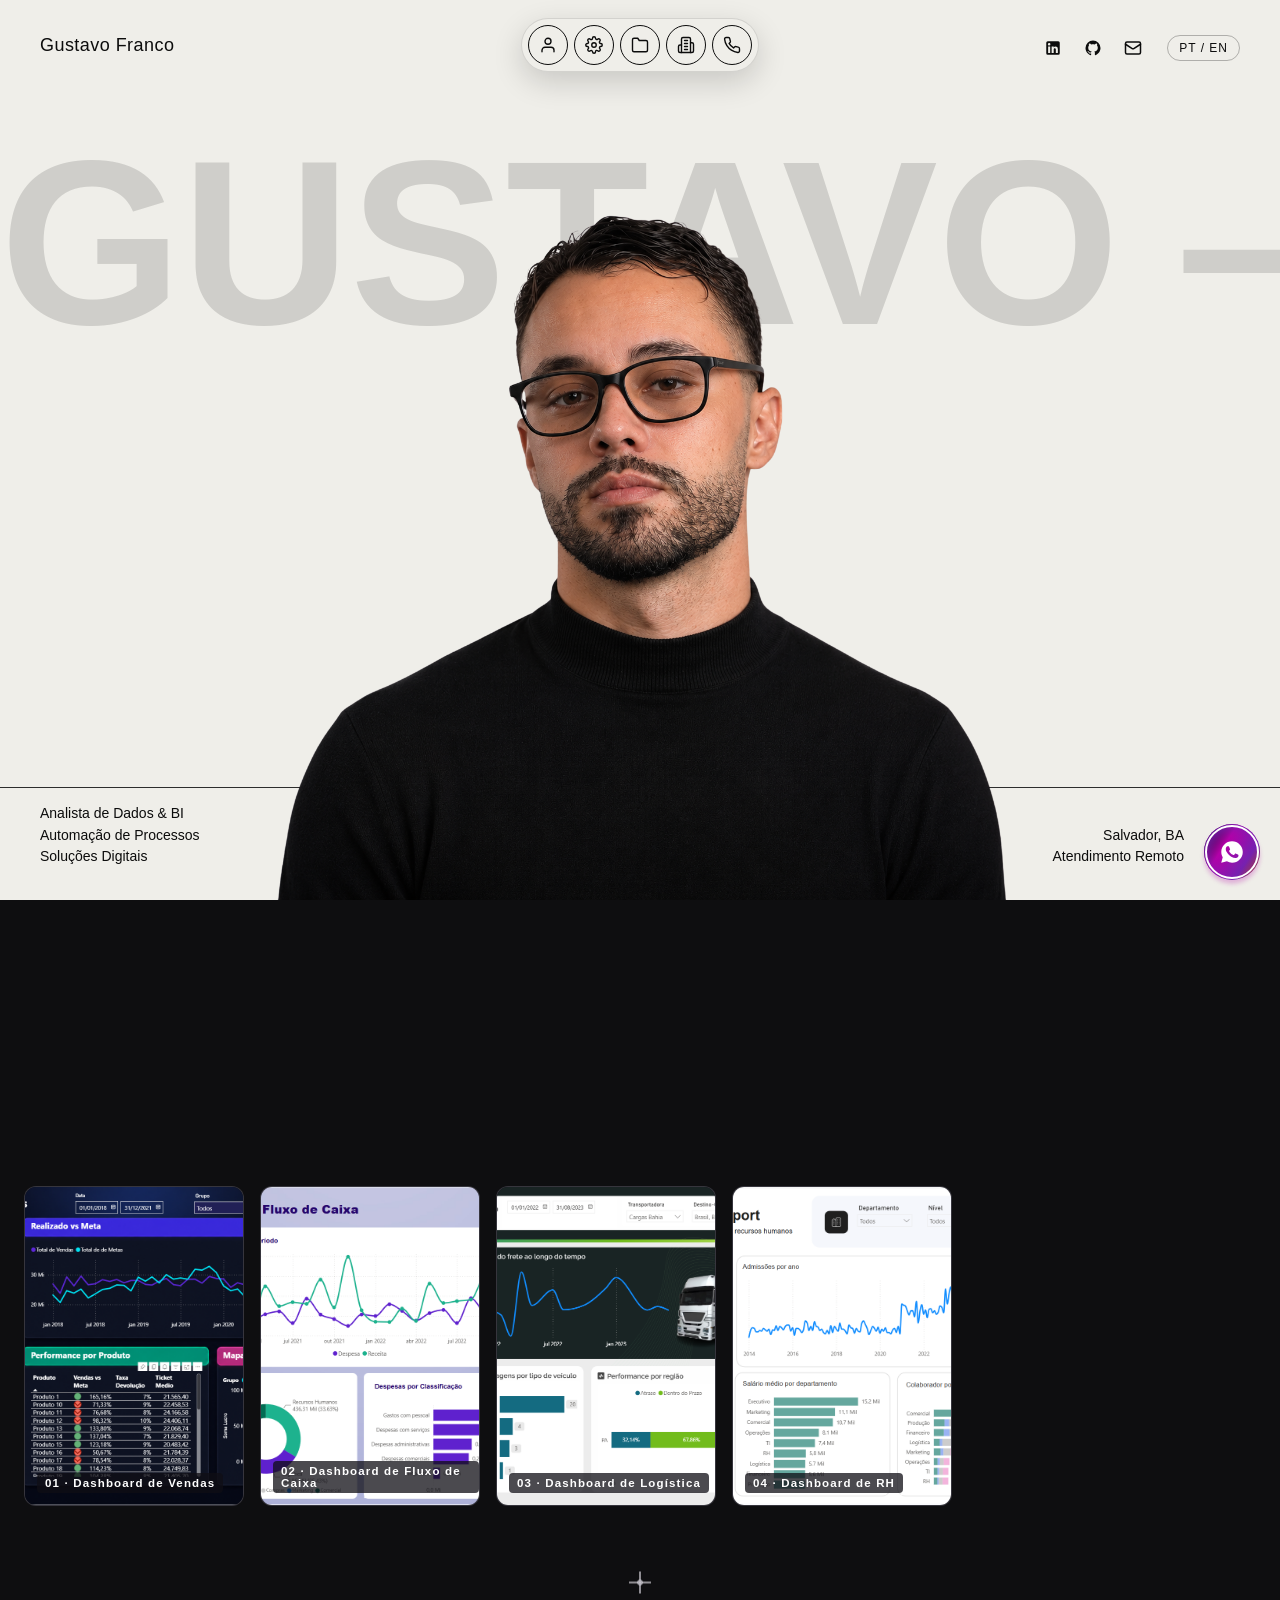
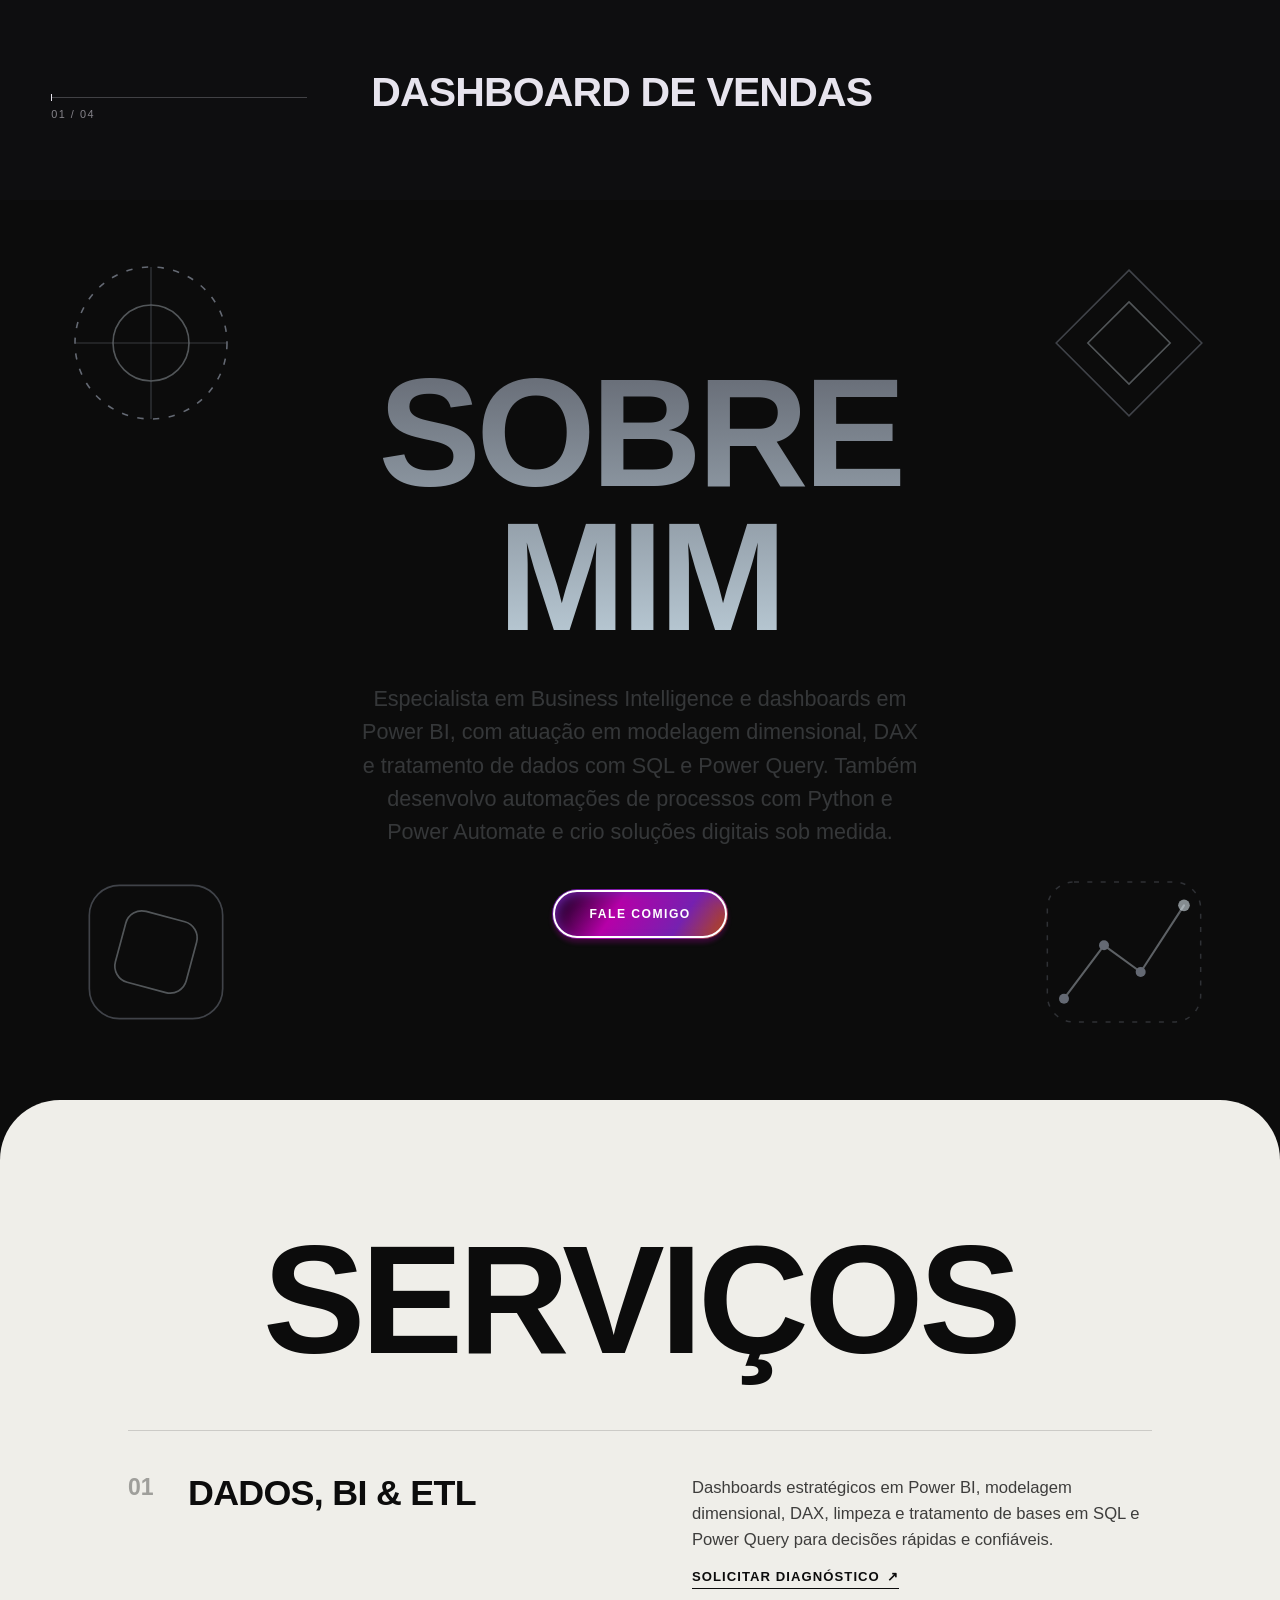
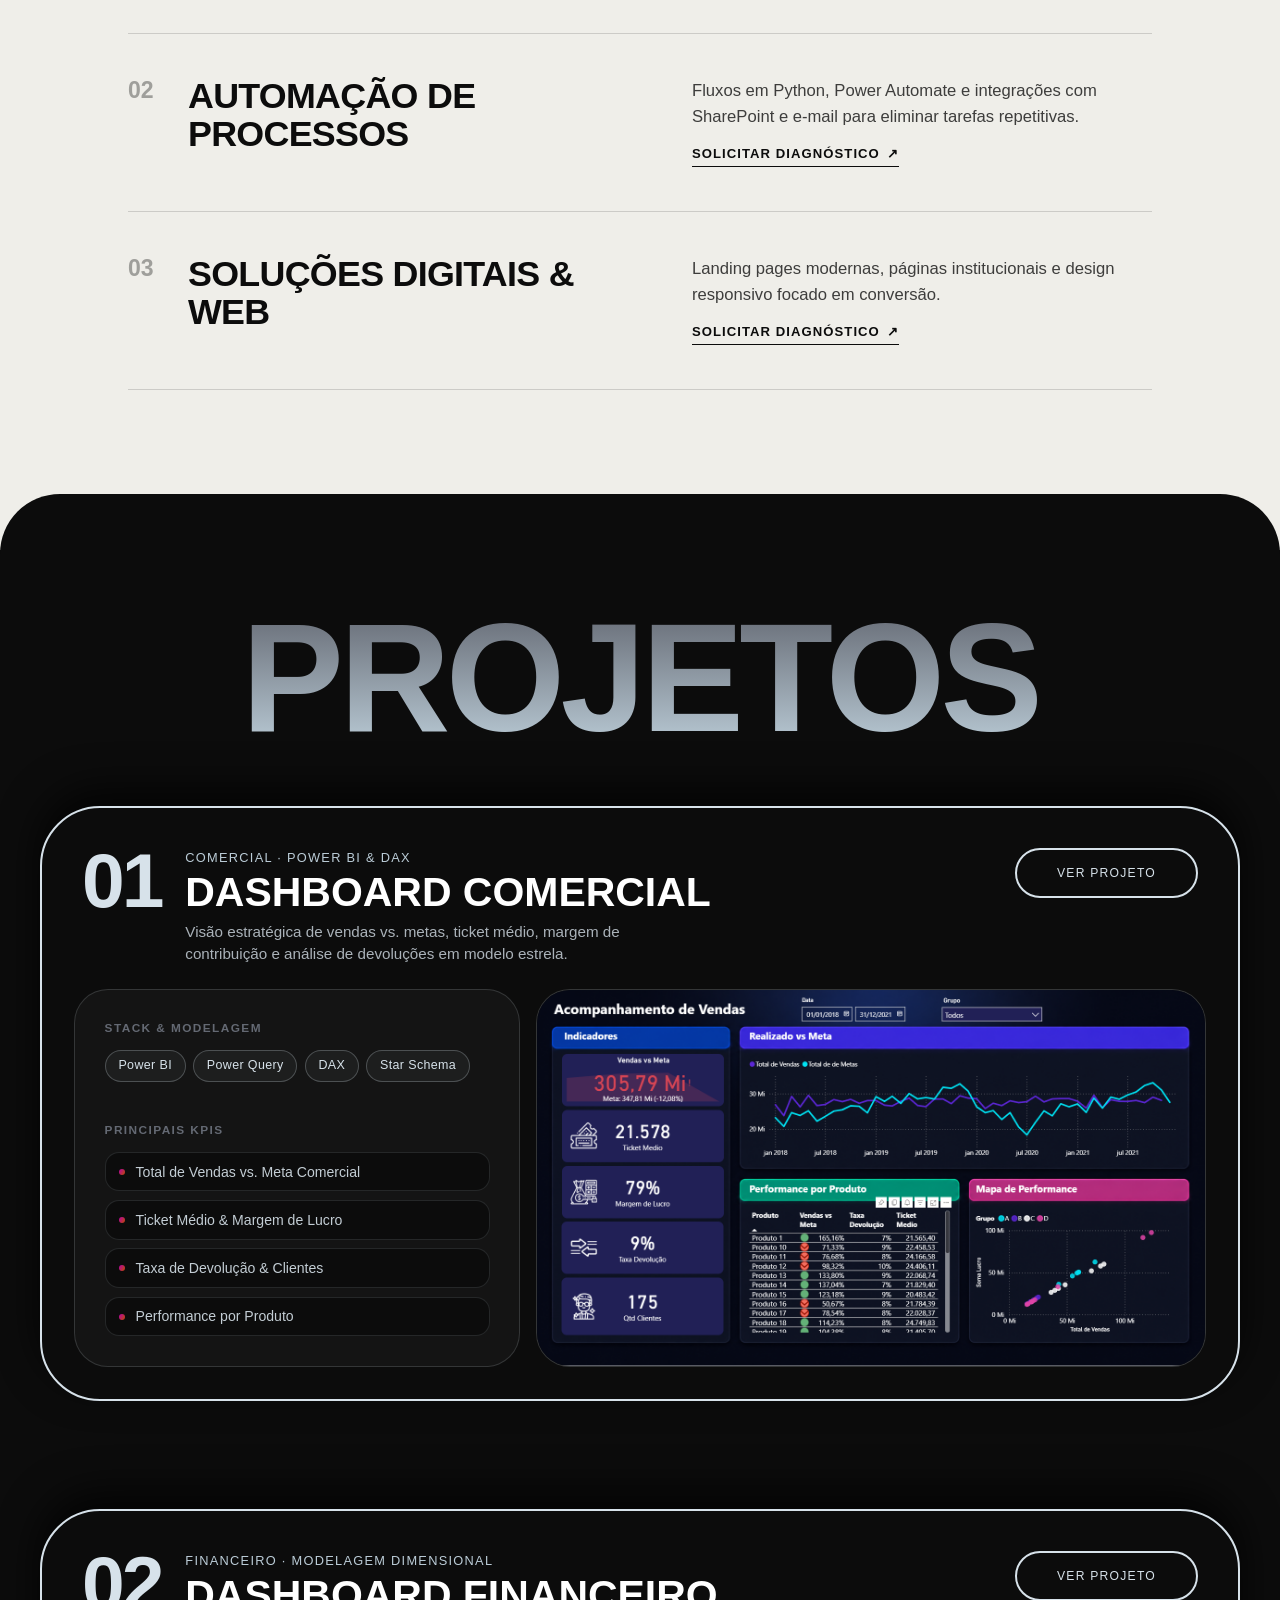
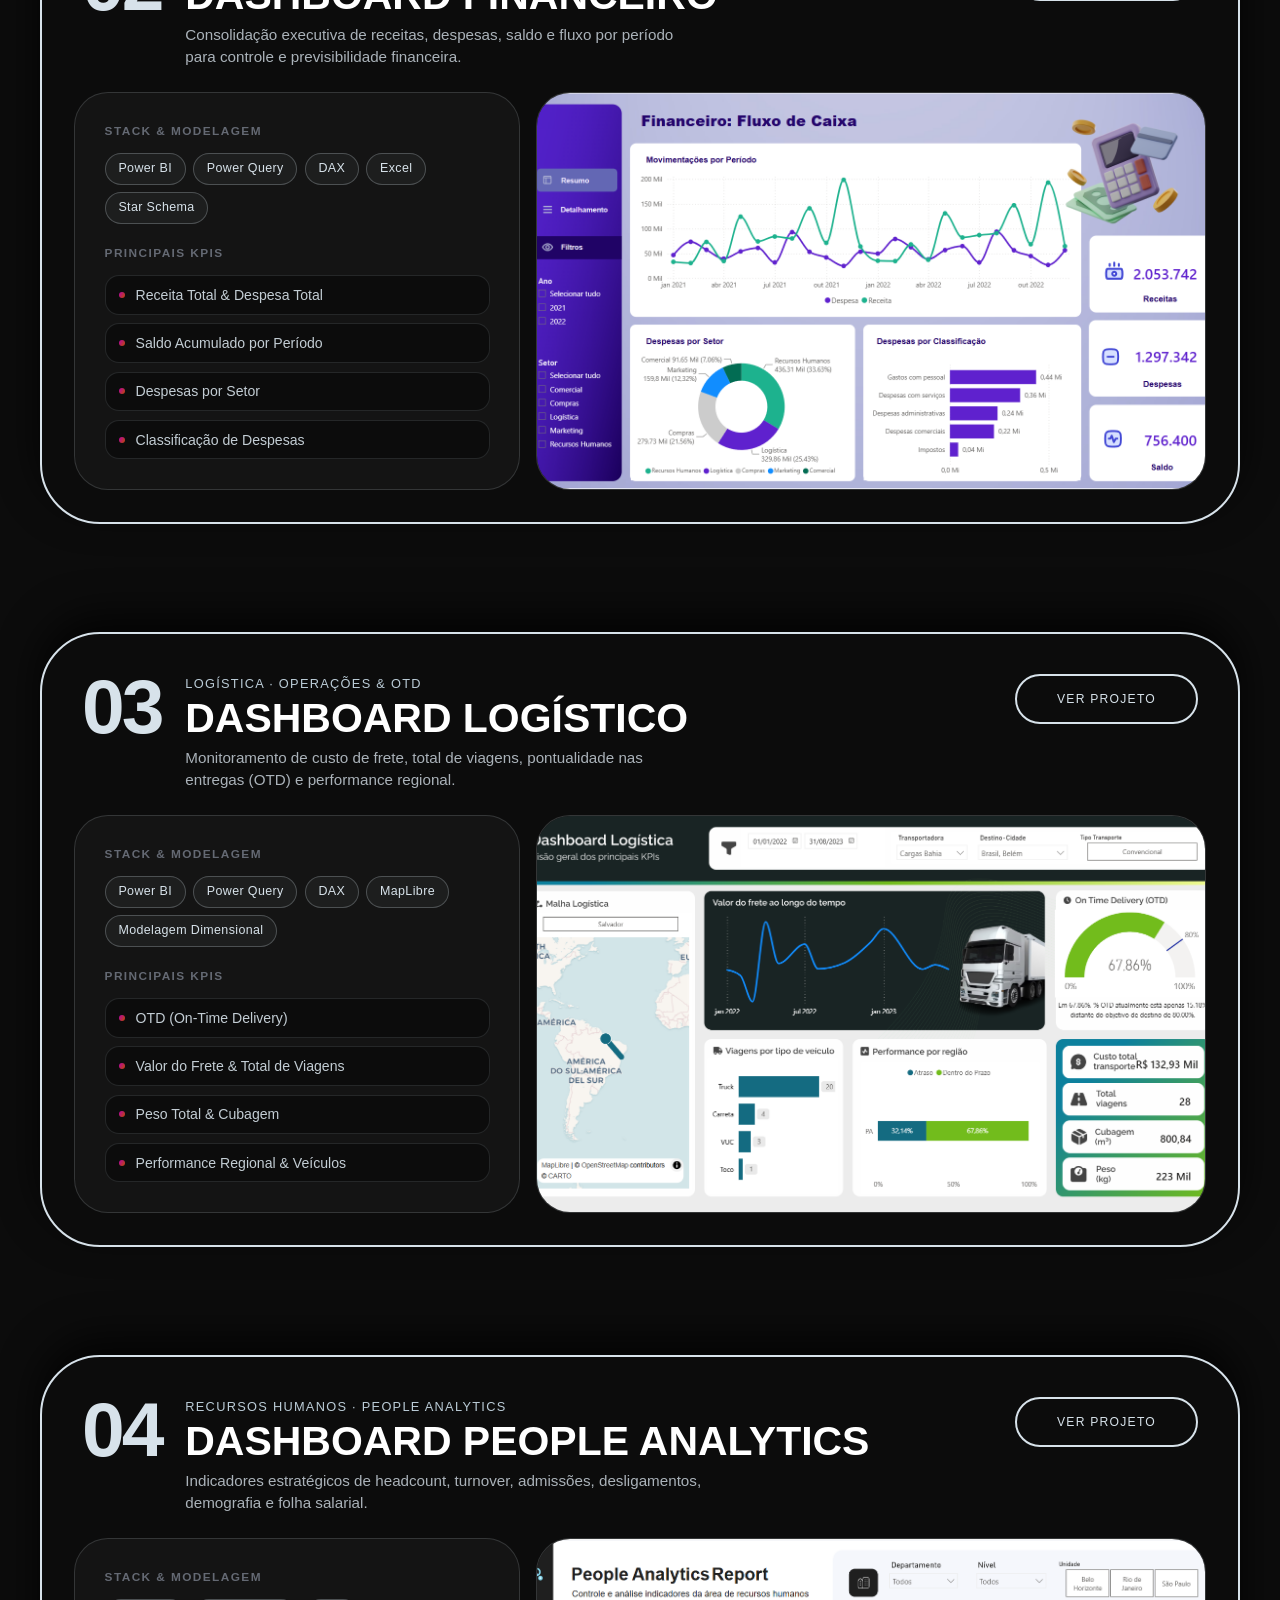
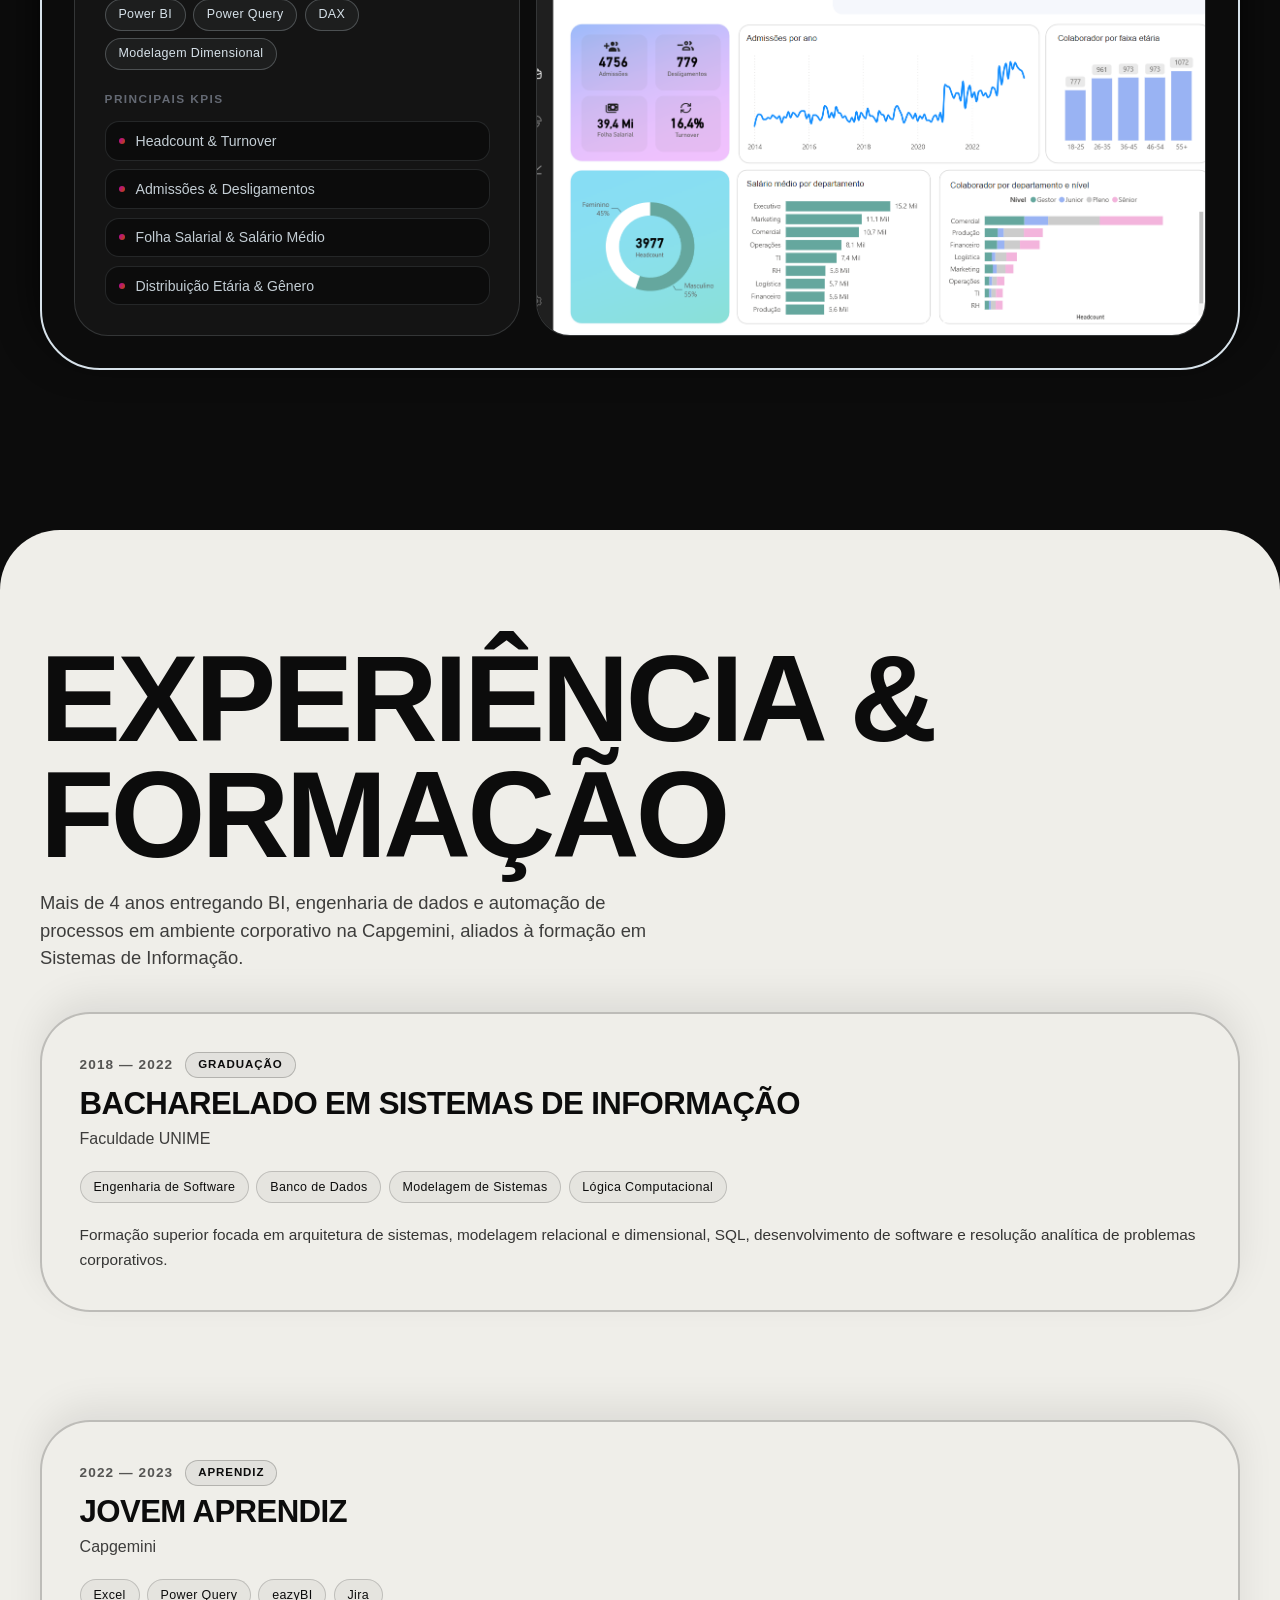
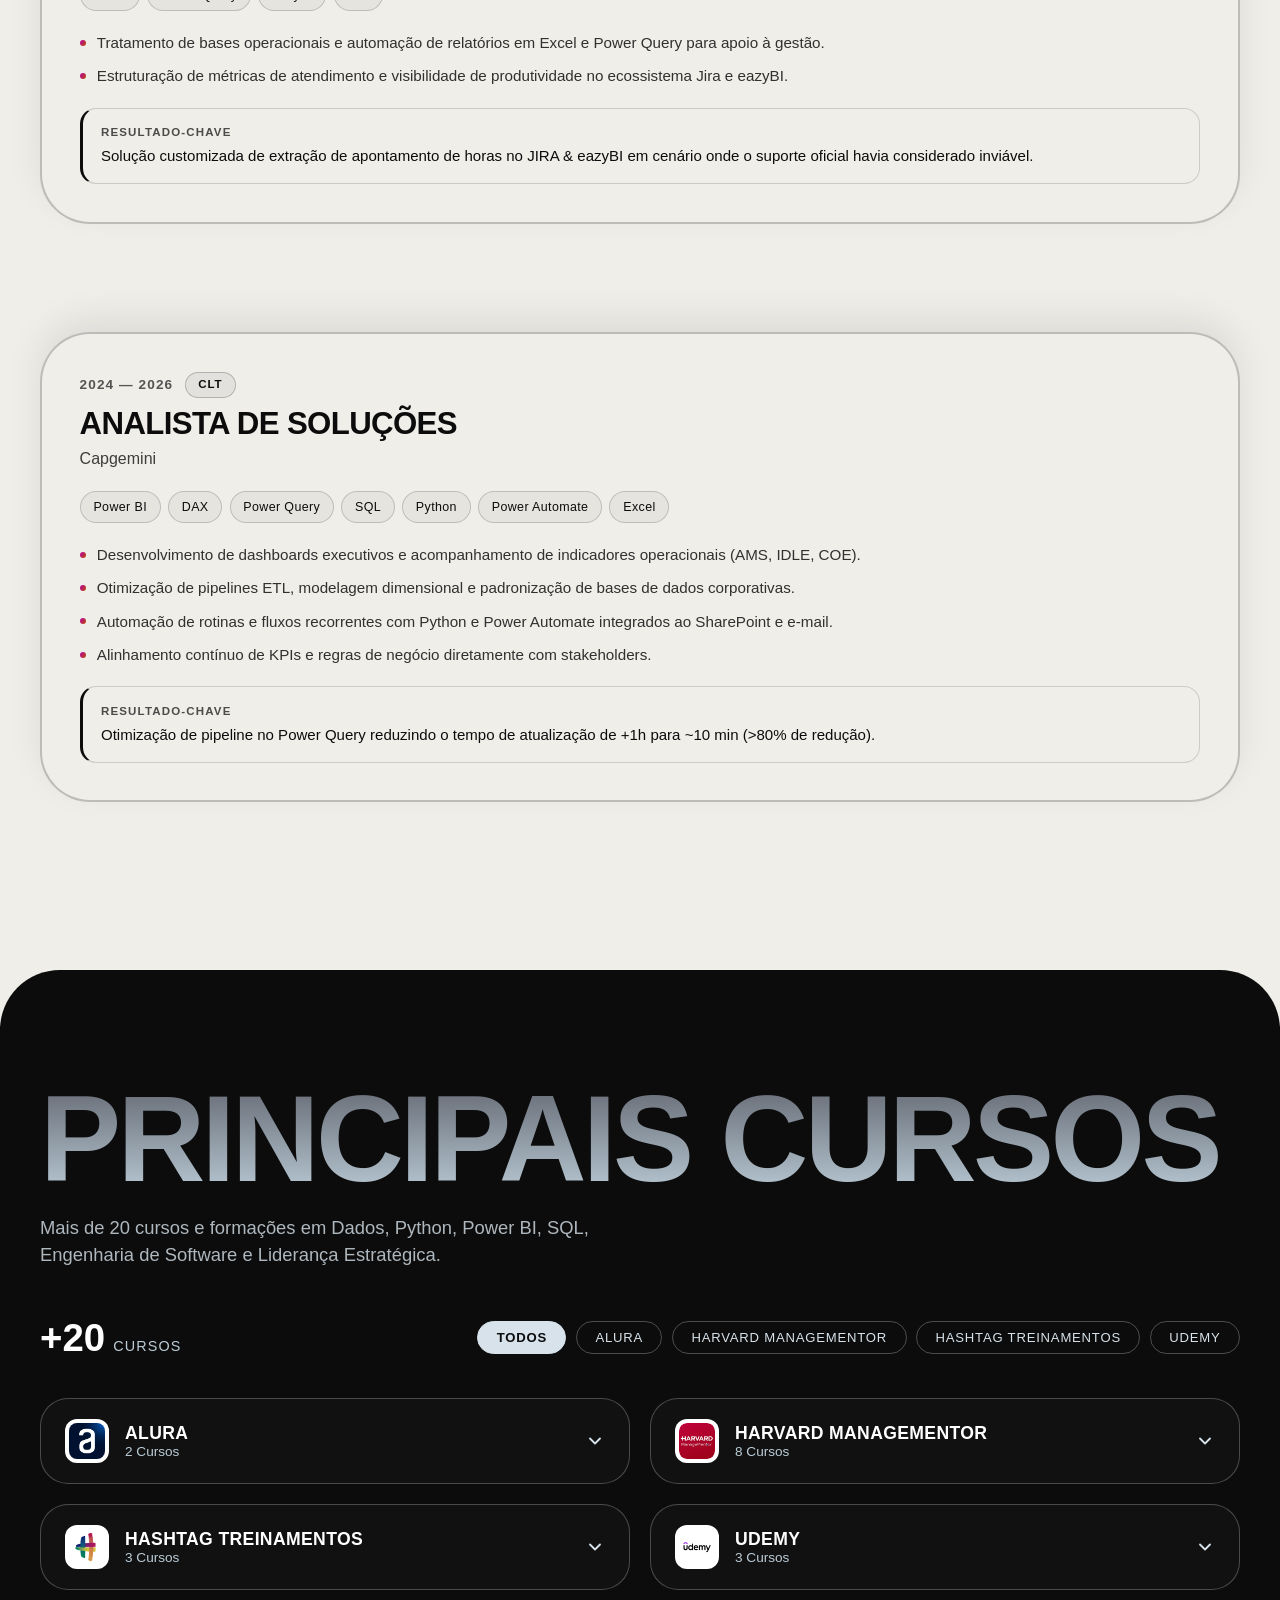
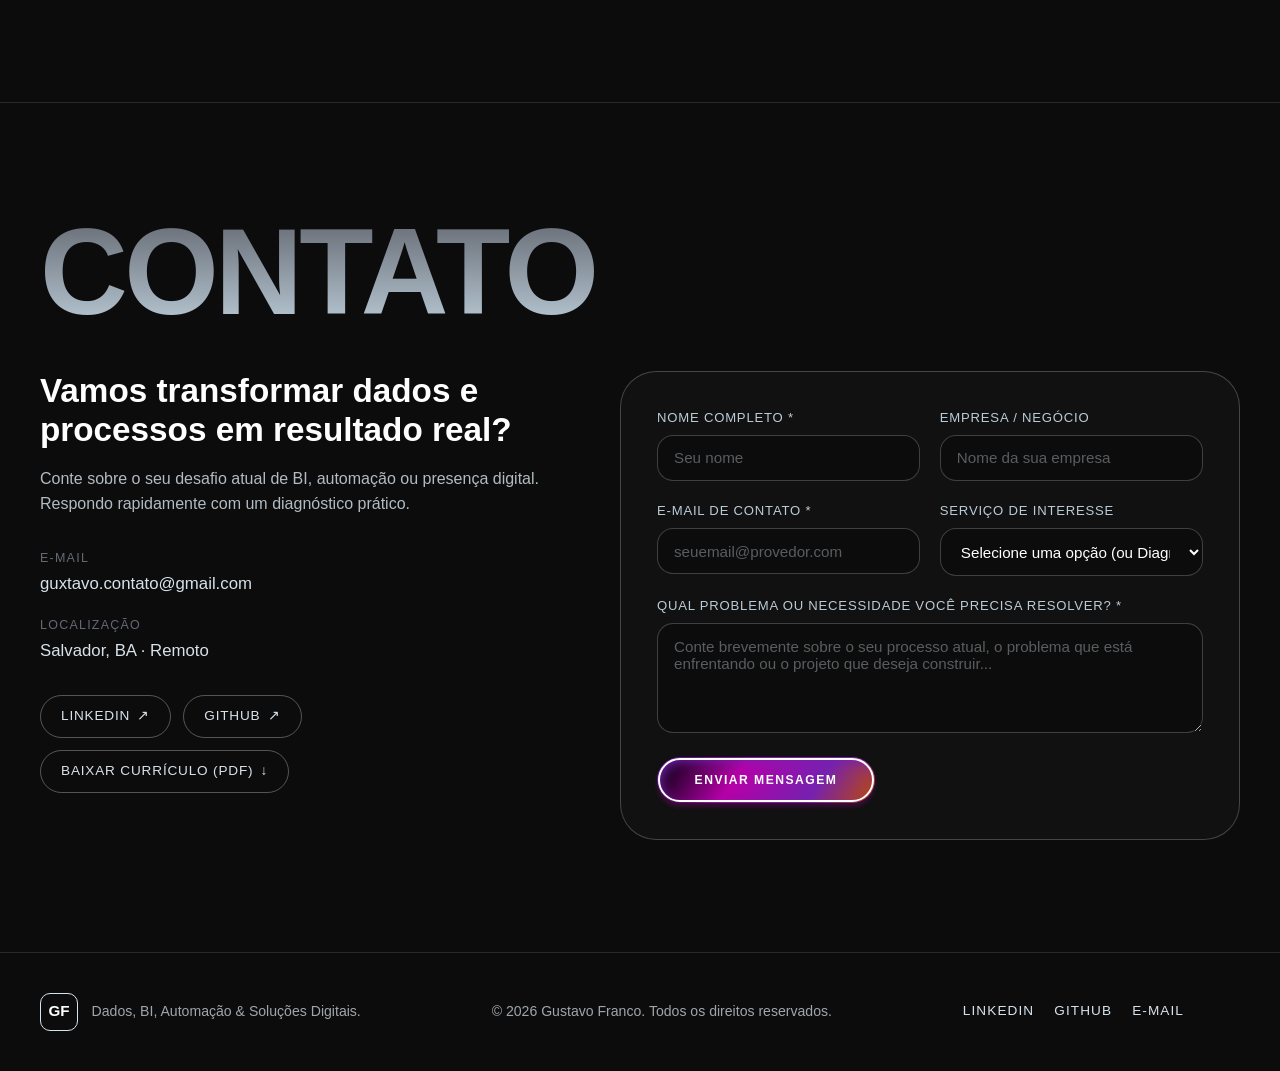
==== commit 80d7d1de: "Redesign portfolio: light editorial hero, WebGL curved gallery, sticky-stacking projects & experienc" ====
--- a/index.html
+++ b/index.html
@@ -4,37 +4,34 @@
     <meta charset="UTF-8">
     <meta name="viewport" content="width=device-width, initial-scale=1.0">
 
-    <!-- Primary Meta -->
-    <title>Gustavo Franco | Analista de Dados & BI Specialist</title>
-    <meta name="description" content="Gustavo Franco — Analista de Dados com 4 anos de experiência em Power BI, SQL e Python. Especialista em dashboards estratégicos, automação de processos e soluções analíticas corporativas em Finanças, RH, Logística e Comercial.">
-    <meta name="keywords" content="Analista de Dados, Power BI, SQL, Python, Business Intelligence, Dashboard, BI, Analytics, DAX, Power Query, ETL, Modelagem Dimensional, Salvador, Bahia">
+    <!-- Primary Meta Tags -->
+    <title>Gustavo Franco</title>
+    <meta name="description" content="Analista de dados e soluções digitais com mais de 4 anos de experiência na Capgemini. Especialista em Power BI, Python, Power Query, automação de processos e interfaces digitais de alto impacto.">
+    <meta name="keywords" content="Gustavo Franco, Dados, Power BI, Automação de Processos, Power Query, Python, Power Automate, SQL, Dashboards, Business Intelligence, Salvador Bahia">
     <meta name="author" content="Gustavo Franco">
     <meta name="robots" content="index, follow">
     <link rel="canonical" href="https://gustavofrancodata.com/">
 
-    <!-- Open Graph -->
+    <!-- Open Graph / Facebook -->
     <meta property="og:type" content="website">
     <meta property="og:url" content="https://gustavofrancodata.com/">
-    <meta property="og:title" content="Gustavo Franco | Analista de Dados & BI Specialist">
-    <meta property="og:description" content="Analista de Dados com 4 anos de experiência em Power BI, SQL e Python. Transformo dados em decisões estratégicas de negócio.">
-    <meta property="og:image" content="img/gustavo_foto_profissional.png">
+    <meta property="og:title" content="Gustavo Franco">
+    <meta property="og:description" content="Analista de dados e soluções digitais focado em BI, automação e alto impacto.">
+    <meta property="og:image" content="img/Retrato Profissional de Homem de Barba - Editado.png">
     <meta property="og:locale" content="pt_BR">
-    <meta property="og:site_name" content="Portfólio Gustavo Franco">
+    <meta property="og:site_name" content="Gustavo Franco">
 
     <!-- Twitter Cards -->
     <meta name="twitter:card" content="summary_large_image">
-    <meta name="twitter:title" content="Gustavo Franco | Analista de Dados & BI Specialist">
-    <meta name="twitter:description" content="Analista de Dados com 4 anos de experiência em Power BI, SQL e Python. Transformo dados em decisões estratégicas.">
-    <meta name="twitter:image" content="img/gustavo_foto_profissional.png">
-
-    <!-- Theme Color & PWA -->
-    <meta name="theme-color" content="#8b5cf6">
-    <meta name="msapplication-TileColor" content="#0b0f19">
-    <link rel="manifest" href="manifest.json">
-
-    <!-- Favicon & Touch Icons -->
-    <link rel="icon" type="image/svg+xml" href="data:image/svg+xml,<svg xmlns='http://www.w3.org/2000/svg' viewBox='0 0 24 24' fill='none' stroke='%238b5cf6' stroke-width='2.5'><line x1='18' y1='20' x2='18' y2='10'/><line x1='12' y1='20' x2='12' y2='4'/><line x1='6' y1='20' x2='6' y2='14'/></svg>">
-    <link rel="apple-touch-icon" href="img/gustavo_foto_profissional.png">
+    <meta name="twitter:title" content="Gustavo Franco">
+    <meta name="twitter:description" content="Dashboards estratégicos em Power BI, automações em Python/Power Automate e soluções digitais.">
+    <meta name="twitter:image" content="img/Retrato Profissional de Homem de Barba - Editado.png">
+
+    <!-- Theme & Favicon -->
+    <meta name="theme-color" content="#efeee9">
+    <meta name="msapplication-TileColor" content="#0C0C0C">
+    <link rel="icon" type="image/svg+xml" href="data:image/svg+xml,<svg xmlns='http://www.w3.org/2000/svg' viewBox='0 0 24 24' fill='none' stroke='%23D7E2EA' stroke-width='2.5'><rect width='24' height='24' rx='6' fill='%230C0C0C'/><line x1='17' y1='18' x2='17' y2='10'/><line x1='12' y1='18' x2='12' y2='6'/><line x1='7' y1='18' x2='7' y2='13'/></svg>">
+    <link rel="apple-touch-icon" href="img/Retrato Profissional de Homem de Barba - Editado.png">
 
     <!-- JSON-LD Structured Data -->
     <script type="application/ld+json">
@@ -42,8 +39,8 @@
         "@context": "https://schema.org",
         "@type": "Person",
         "name": "Gustavo Franco",
-        "jobTitle": "Analista de Dados",
-        "description": "Analista de Dados com 4 anos de experiência em Power BI, SQL e Python, especializado em dashboards estratégicos e soluções analíticas corporativas.",
+        "jobTitle": "Analista de Dados & Soluções Digitais",
+        "description": "Analista de dados e soluções digitais com mais de 4 anos de experiência em Power BI, SQL, Python, Power Query e Power Automate.",
         "url": "https://gustavofrancodata.com/",
         "email": "guxtavo.contato@gmail.com",
         "address": {
@@ -56,974 +53,779 @@
             "https://github.com/Guxtav0",
             "https://www.linkedin.com/in/gustavo-analista/"
         ],
-        "knowsAbout": ["Power BI", "SQL", "Python", "DAX", "Power Query", "Business Intelligence", "Modelagem Dimensional", "ETL"]
+        "knowsAbout": ["Power BI", "Power Query", "Excel", "Python", "Power Automate", "SQL", "Business Intelligence", "Modelagem Dimensional", "Landing Pages"]
     }
     </script>
 
-    <!-- Preload crítico -->
-    <link rel="preconnect" href="https://fonts.googleapis.com">
-    <link rel="preconnect" href="https://fonts.gstatic.com" crossorigin>
-    <link rel="preload" href="https://fonts.googleapis.com/css2?family=Outfit:wght@300;400;500;600;700;800&display=swap" as="style" onload="this.onload=null;this.rel='stylesheet'">
-    <noscript><link rel="stylesheet" href="https://fonts.googleapis.com/css2?family=Outfit:wght@300;400;500;600;700;800&display=swap"></noscript>
-
-    <!-- CSS Principal -->
+    <!-- Webfont: Helvetica Neue ME -->
+    <link rel="stylesheet" href="https://db.onlinewebfonts.com/c/95cecf452d3208890088a5b4c19c7ecf?family=Helvetica+Neue+ME" media="print" onload="this.media='all'">
+    <noscript><link rel="stylesheet" href="https://db.onlinewebfonts.com/c/95cecf452d3208890088a5b4c19c7ecf?family=Helvetica+Neue+ME"></noscript>
+
+    <!-- Stylesheet -->
     <link rel="stylesheet" href="style.css">
 </head>
 <body>
-
-    <!-- Glow Background Blobs -->
-    <div class="glow-blob blob-1" id="blob-1" aria-hidden="true"></div>
-    <div class="glow-blob blob-2" id="blob-2" aria-hidden="true"></div>
-
-    <!-- Header / Navegação -->
-    <header id="header" role="banner">
-        <div class="container navbar">
-            <a href="#" class="logo" id="nav-logo" aria-label="Gustavo Franco - Página Inicial">
-                <svg width="24" height="24" viewBox="0 0 24 24" fill="none" stroke="currentColor" stroke-width="2.5" stroke-linecap="round" stroke-linejoin="round" aria-hidden="true">
-                    <line x1="18" y1="20" x2="18" y2="10"></line>
-                    <line x1="12" y1="20" x2="12" y2="4"></line>
-                    <line x1="6" y1="20" x2="6" y2="14"></line>
+    <!-- Centered Floating Icon Nav Pill -->
+    <nav class="floating-nav" id="floating-nav" aria-label="Navegação principal">
+        <span class="floating-nav-indicator" id="floating-nav-indicator" aria-hidden="true"></span>
+
+        <a href="#about" class="floating-nav-link" data-nav-target="about" data-i18n-title="nav_about" title="Sobre">
+            <span class="sr-only" data-i18n="nav_about">Sobre</span>
+            <svg width="18" height="18" viewBox="0 0 24 24" fill="none" stroke="currentColor" stroke-width="1.85" stroke-linecap="round" stroke-linejoin="round" aria-hidden="true">
+                <path d="M20 21v-2a4 4 0 0 0-4-4H8a4 4 0 0 0-4 4v2"></path>
+                <circle cx="12" cy="7" r="4"></circle>
+            </svg>
+        </a>
+
+        <a href="#services" class="floating-nav-link" data-nav-target="services" data-i18n-title="nav_services" title="Serviços">
+            <span class="sr-only" data-i18n="nav_services">Serviços</span>
+            <svg width="18" height="18" viewBox="0 0 24 24" fill="none" stroke="currentColor" stroke-width="1.85" stroke-linecap="round" stroke-linejoin="round" aria-hidden="true">
+                <circle cx="12" cy="12" r="3"></circle>
+                <path d="M19.4 15a1.65 1.65 0 0 0 .33 1.82l.06.06a2 2 0 0 1 0 2.83 2 2 0 0 1-2.83 0l-.06-.06a1.65 1.65 0 0 0-1.82-.33 1.65 1.65 0 0 0-1 1.51V21a2 2 0 0 1-2 2 2 2 0 0 1-2-2v-.09A1.65 1.65 0 0 0 9 19.4a1.65 1.65 0 0 0-1.82.33l-.06.06a2 2 0 0 1-2.83 0 2 2 0 0 1 0-2.83l.06-.06a1.65 1.65 0 0 0 .33-1.82 1.65 1.65 0 0 0-1.51-1H3a2 2 0 0 1-2-2 2 2 0 0 1 2-2h.09A1.65 1.65 0 0 0 4.6 9a1.65 1.65 0 0 0-.33-1.82l-.06-.06a2 2 0 0 1 0-2.83 2 2 0 0 1 2.83 0l.06.06a1.65 1.65 0 0 0 1.82.33H9a1.65 1.65 0 0 0 1-1.51V3a2 2 0 0 1 2-2 2 2 0 0 1 2 2v.09a1.65 1.65 0 0 0 1 1.51 1.65 1.65 0 0 0 1.82-.33l.06-.06a2 2 0 0 1 2.83 0 2 2 0 0 1 0 2.83l-.06.06a1.65 1.65 0 0 0-.33 1.82V9a1.65 1.65 0 0 0 1.51 1H21a2 2 0 0 1 2 2 2 2 0 0 1-2 2h-.09a1.65 1.65 0 0 0-1.51 1z"></path>
+            </svg>
+        </a>
+
+        <a href="#projects" class="floating-nav-link" data-nav-target="projects" data-i18n-title="nav_projects" title="Projetos">
+            <span class="sr-only" data-i18n="nav_projects">Projetos</span>
+            <svg width="18" height="18" viewBox="0 0 24 24" fill="none" stroke="currentColor" stroke-width="1.85" stroke-linecap="round" stroke-linejoin="round" aria-hidden="true">
+                <path d="M22 19a2 2 0 0 1-2 2H4a2 2 0 0 1-2-2V5a2 2 0 0 1 2-2h5l2 3h9a2 2 0 0 1 2 2z"></path>
+            </svg>
+        </a>
+
+        <a href="#experience" class="floating-nav-link" data-nav-target="experience" data-i18n-title="nav_experience" title="Experiência">
+            <span class="sr-only" data-i18n="nav_experience">Experiência</span>
+            <svg width="18" height="18" viewBox="0 0 24 24" fill="none" stroke="currentColor" stroke-width="1.85" stroke-linecap="round" stroke-linejoin="round" aria-hidden="true">
+                <path d="M6 22V4a2 2 0 0 1 2-2h8a2 2 0 0 1 2 2v18Z"></path>
+                <path d="M6 12H4a2 2 0 0 0-2 2v6a2 2 0 0 0 2 2h2"></path>
+                <path d="M18 9h2a2 2 0 0 1 2 2v9a2 2 0 0 1-2 2h-2"></path>
+                <path d="M10 6h4"></path>
+                <path d="M10 10h4"></path>
+                <path d="M10 14h4"></path>
+                <path d="M10 18h4"></path>
+            </svg>
+        </a>
+
+        <a href="#contact" class="floating-nav-link" data-nav-target="contact" data-i18n-title="nav_contact" title="Contato">
+            <span class="sr-only" data-i18n="nav_contact">Contato</span>
+            <svg width="18" height="18" viewBox="0 0 24 24" fill="none" stroke="currentColor" stroke-width="1.85" stroke-linecap="round" stroke-linejoin="round" aria-hidden="true">
+                <path d="M22 16.92v3a2 2 0 0 1-2.18 2 19.79 19.79 0 0 1-8.63-3.07 19.5 19.5 0 0 1-6-6 19.79 19.79 0 0 1-3.07-8.67A2 2 0 0 1 4.11 2h3a2 2 0 0 1 2 1.72 12.84 12.84 0 0 0 .7 2.81 2 2 0 0 1-.45 2.11L8.09 9.91a16 16 0 0 0 6 6l1.27-1.27a2 2 0 0 1 2.11-.45 12.84 12.84 0 0 0 2.81.7A2 2 0 0 1 22 16.92z"></path>
+            </svg>
+        </a>
+    </nav>
+
+    <main class="page-wrapper">
+
+        <!-- ==================== SECTION 1: HERO (#home) ==================== -->
+        <section class="hero-section" id="home" aria-labelledby="hero-title">
+            <h1 id="hero-title" class="sr-only" data-i18n="hero_sr_title">Gustavo Franco — Analista de Dados &amp; BI, Automação de Processos e Soluções Digitais</h1>
+
+            <!-- Header (z-30) -->
+            <header class="hero-header" role="banner">
+                <a href="#home" class="hero-brand anim-fade-up" style="animation-delay: 800ms;">Gustavo Franco</a>
+
+                <!-- Top-Right Social Icons (vertical right-edge on mobile) & Language Toggle -->
+                <div class="hero-header-right">
+                    <div class="hero-socials" aria-label="Links sociais">
+                        <a href="https://www.linkedin.com/in/gustavo-analista/" target="_blank" rel="noopener noreferrer" class="hero-social-btn anim-fade-up" style="animation-delay: 1050ms;" aria-label="LinkedIn" title="LinkedIn">
+                            <svg width="18" height="18" viewBox="0 0 24 24" fill="currentColor" aria-hidden="true">
+                                <path d="M19 3a2 2 0 0 1 2 2v14a2 2 0 0 1-2 2H5a2 2 0 0 1-2-2V5a2 2 0 0 1 2-2h14m-.5 15.5v-5.3a3.26 3.26 0 0 0-3.26-3.26c-.85 0-1.84.52-2.28 1.3v-1.11h-2.79v8.37h2.79v-4.93c0-.77.62-1.4 1.39-1.4a1.4 1.4 0 0 1 1.4 1.4v4.93h2.75M6.88 8.56a1.68 1.68 0 0 0 1.68-1.68c0-.93-.75-1.69-1.68-1.69a1.69 1.69 0 0 0-1.69 1.69c0 .93.76 1.68 1.69 1.68m1.39 9.94v-8.37H5.5v8.37h2.77z"/>
+                            </svg>
+                        </a>
+                        <a href="https://github.com/Guxtav0" target="_blank" rel="noopener noreferrer" class="hero-social-btn anim-fade-up" style="animation-delay: 1130ms;" aria-label="GitHub" title="GitHub">
+                            <svg width="18" height="18" viewBox="0 0 24 24" fill="currentColor" aria-hidden="true">
+                                <path d="M12 2A10 10 0 0 0 2 12c0 4.42 2.87 8.17 6.84 9.5.5.08.66-.23.66-.5v-1.69c-2.77.6-3.36-1.34-3.36-1.34-.46-1.16-1.11-1.47-1.11-1.47-.91-.62.07-.6.07-.6 1 .07 1.53 1.03 1.53 1.03.87 1.52 2.34 1.07 2.91.83.09-.65.35-1.09.63-1.34-2.22-.25-4.55-1.11-4.55-4.92 0-1.11.38-2 1.03-2.71-.1-.25-.45-1.29.1-2.64 0 0 .84-.27 2.75 1.02.79-.22 1.65-.33 2.5-.33.85 0 1.71.11 2.5.33 1.91-1.29 2.75-1.02 2.75-1.02.55 1.35.2 2.39.1 2.64.65.71 1.03 1.6 1.03 2.71 0 3.82-2.34 4.66-4.57 4.91.36.31.69.92.69 1.85V21c0 .27.16.59.67.5C19.14 20.16 22 16.42 22 12A10 10 0 0 0 12 2z"/>
+                            </svg>
+                        </a>
+                        <a href="mailto:guxtavo.contato@gmail.com" class="hero-social-btn anim-fade-up" style="animation-delay: 1210ms;" aria-label="Email" title="Email">
+                            <svg width="18" height="18" viewBox="0 0 24 24" fill="none" stroke="currentColor" stroke-width="2" stroke-linecap="round" stroke-linejoin="round" aria-hidden="true">
+                                <rect x="2" y="4" width="20" height="16" rx="2"></rect>
+                                <path d="m22 7-8.97 5.7a1.94 1.94 0 0 1-2.06 0L2 7"></path>
+                            </svg>
+                        </a>
+                    </div>
+
+                    <button type="button" class="lang-toggle anim-fade-up" id="lang-toggle" style="animation-delay: 1290ms;" aria-label="Alternar idioma / Switch language">
+                        <span id="lang-text">PT / EN</span>
+                    </button>
+                </div>
+            </header>
+
+            <!-- Background Marquee Name (z-10) -->
+            <div class="hero-marquee-wrap anim-fade-up" style="animation-delay: 500ms;" aria-hidden="true">
+                <div class="hero-marquee-track">
+                    <span class="hero-marquee-item">Gustavo &mdash; Franco</span>
+                    <span class="hero-marquee-item">Gustavo &mdash; Franco</span>
+                </div>
+            </div>
+
+            <!-- Front Portrait (z-20) -->
+            <div class="hero-portrait-wrap">
+                <img
+                    src="img/Retrato Profissional de Homem de Barba - Editado.png"
+                    alt="Gustavo Franco — Analista de Dados, BI e Soluções Digitais"
+                    class="hero-portrait-img anim-rise-in"
+                    style="animation-delay: 300ms;"
+                >
+            </div>
+
+            <!-- Horizontal Rule (desktop >= 768px, z-10) -->
+            <div class="hero-rule anim-line" style="animation-delay: 1200ms;" aria-hidden="true"></div>
+
+            <!-- Hero Footer (desktop >= 768px, z-10) -->
+            <div class="hero-footer">
+                <div class="hero-footer-left anim-fade-up" style="animation-delay: 1400ms;">
+                    <span data-i18n="hero_role_1">Analista de Dados &amp; BI</span>
+                    <span data-i18n="hero_role_2">Automação de Processos</span>
+                    <span data-i18n="hero_role_3">Soluções Digitais</span>
+                </div>
+                <div class="hero-footer-right anim-fade-up" style="animation-delay: 1550ms;">
+                    <span data-i18n="hero_loc_1">Salvador, BA</span>
+                    <span data-i18n="hero_loc_2">Atendimento Remoto</span>
+                </div>
+            </div>
+
+            <!-- Bottom Skills Marquee (mobile <= 767px, z-25 above portrait) -->
+            <div class="hero-skills-marquee anim-fade-up" style="animation-delay: 1400ms;" aria-label="Especialidades e localização">
+                <div class="hero-skills-track">
+                    <span class="hero-skills-item" data-i18n="hero_marquee_text">Analista de Dados &amp; BI  &bull;  Automação de Processos  &bull;  Soluções Digitais  &bull;  Salvador, BA  &bull;  Atendimento Remoto  &bull;  </span>
+                    <span class="hero-skills-item" data-i18n="hero_marquee_text" aria-hidden="true">Analista de Dados &amp; BI  &bull;  Automação de Processos  &bull;  Soluções Digitais  &bull;  Salvador, BA  &bull;  Atendimento Remoto  &bull;  </span>
+                    <span class="hero-skills-item" data-i18n="hero_marquee_text" aria-hidden="true">Analista de Dados &amp; BI  &bull;  Automação de Processos  &bull;  Soluções Digitais  &bull;  Salvador, BA  &bull;  Atendimento Remoto  &bull;  </span>
+                    <span class="hero-skills-item" data-i18n="hero_marquee_text" aria-hidden="true">Analista de Dados &amp; BI  &bull;  Automação de Processos  &bull;  Soluções Digitais  &bull;  Salvador, BA  &bull;  Atendimento Remoto  &bull;  </span>
+                </div>
+            </div>
+        </section>
+
+        <!-- ==================== SECTION 2: WEBGL GALLERY HUB (#marquee) ==================== -->
+        <section class="webgl-gallery-section" id="marquee" aria-label="Galeria WebGL interativa de projetos e dashboards">
+            <canvas id="gallery-webgl-canvas" aria-hidden="true"></canvas>
+
+            <!-- Floating Card Labels (DOM mirror of cardPt top-left corners) -->
+            <div class="gallery-labels" id="gallery-labels" aria-hidden="true"></div>
+
+            <!-- Spinning 3D-style Cross -->
+            <button type="button" class="gallery-cross-btn" id="gallery-cross" aria-label="Avançar projetos">
+                <span class="gallery-cross-3d" id="gallery-cross-3d" aria-hidden="true">
+                    <svg width="26" height="26" viewBox="0 0 26 26" fill="none">
+                        <line x1="13" y1="2" x2="13" y2="24" stroke="currentColor" stroke-width="1.5"/>
+                        <line x1="2" y1="13" x2="24" y2="13" stroke="currentColor" stroke-width="1.5"/>
+                        <circle cx="13" cy="13" r="2.2" stroke="currentColor" stroke-width="1.1"/>
+                    </svg>
+                </span>
+            </button>
+
+            <!-- 1px Rule + Sliding 1x7px Tick -->
+            <div class="gallery-rule-wrap" id="gallery-rule-wrap" aria-hidden="true">
+                <div class="gallery-rule">
+                    <span class="gallery-rule-tick" id="gallery-rule-tick"></span>
+                </div>
+                <span class="gallery-counter" id="gallery-counter">01 / 04</span>
+            </div>
+
+            <!-- Scramble Title -->
+            <div class="gallery-title-wrap" id="gallery-title-wrap">
+                <span class="gallery-title-text" id="gallery-title">Dashboard de Vendas</span>
+            </div>
+
+            <!-- Graceful Fallback Strip (shown only if WebGL is unavailable) -->
+            <div class="gallery-fallback" id="gallery-fallback" hidden></div>
+        </section>
+
+        <!-- Detail Overlay for WebGL Gallery Projects -->
+        <div class="gallery-overlay" id="gallery-overlay" role="dialog" aria-modal="true" aria-labelledby="gallery-overlay-title" hidden>
+            <div class="gallery-overlay-inner">
+                <div class="gallery-overlay-media">
+                    <img src="" alt="" id="gallery-overlay-img" class="gallery-overlay-img">
+                    <div class="gallery-overlay-blocks" id="gallery-overlay-blocks" aria-hidden="true"></div>
+                </div>
+                <div class="gallery-overlay-meta">
+                    <span class="gallery-overlay-index" id="gallery-overlay-index">PROJETO 01</span>
+                    <h2 class="gallery-overlay-title" id="gallery-overlay-title">Dashboard de Vendas</h2>
+                    <p class="gallery-overlay-desc" id="gallery-overlay-desc"></p>
+                    <div class="gallery-overlay-actions">
+                        <a href="#" class="live-project-btn gallery-overlay-link" id="gallery-overlay-link">
+                            <span data-i18n="live_project_btn">Ver Projeto</span>
+                            <span aria-hidden="true">&nbsp;↗</span>
+                        </a>
+                        <button type="button" class="gallery-overlay-close" id="gallery-overlay-close">FECHAR</button>
+                    </div>
+                </div>
+            </div>
+        </div>
+
+        <!-- ==================== SECTION 3: ABOUT (#about) ==================== -->
+        <section class="about-section" id="about" aria-labelledby="about-heading">
+            <!-- 4 Subtle Pure-SVG Geometric Corner Accents -->
+            <div class="about-corner about-corner--tl fade-in" data-fade-delay="0.1" data-fade-x="-40" data-fade-y="-40" aria-hidden="true">
+                <svg viewBox="0 0 120 120" fill="none" xmlns="http://www.w3.org/2000/svg">
+                    <circle cx="60" cy="60" r="48" stroke="#646973" stroke-width="1" stroke-dasharray="4 6"/>
+                    <circle cx="60" cy="60" r="24" stroke="#D7E2EA" stroke-width="1" stroke-opacity="0.35"/>
+                    <line x1="12" y1="60" x2="108" y2="60" stroke="#646973" stroke-width="0.75" stroke-opacity="0.5"/>
+                    <line x1="60" y1="12" x2="60" y2="108" stroke="#646973" stroke-width="0.75" stroke-opacity="0.5"/>
                 </svg>
-                <span>GF</span>
-            </a>
-            
-            <nav class="nav-links" id="nav-links" role="navigation" aria-label="Navegação principal">
-                <a href="#home" class="nav-link active" data-i18n="nav_home">Início</a>
-                <a href="#about" class="nav-link" data-i18n="nav_about">Sobre</a>
-                <a href="#impact" class="nav-link" data-i18n="nav_impact">Impacto</a>
-                <a href="#services" class="nav-link" data-i18n="nav_services">Serviços</a>
-                <a href="#certifications" class="nav-link" data-i18n="nav_certs">Certificações</a>
-                <a href="#projects" class="nav-link" data-i18n="nav_projects">Projetos</a>
-                <a href="#experience" class="nav-link" data-i18n="nav_exp">Experiência</a>
-                <a href="#contact" class="nav-link" data-i18n="nav_contact">Contato</a>
-            </nav>
-
-            <div class="actions-menu">
-                <!-- Lang Toggle -->
-                <button class="lang-toggle" id="lang-toggle" aria-label="Alterar idioma / Switch language">
-                    <svg viewBox="0 0 24 24" fill="none" stroke="currentColor" stroke-width="2" stroke-linecap="round" stroke-linejoin="round" aria-hidden="true">
-                        <circle cx="12" cy="12" r="10"></circle>
-                        <line x1="2" y1="12" x2="22" y2="12"></line>
-                        <path d="M12 2a15.3 15.3 0 0 1 4 10 15.3 15.3 0 0 1-4 10 15.3 15.3 0 0 1-4-10 15.3 15.3 0 0 1 4-10z"></path>
-                    </svg>
-                    <span id="lang-text">EN</span>
-                </button>
-
-                <!-- Theme Toggle -->
-                <button class="theme-toggle" id="theme-toggle" aria-label="Alternar tema claro/escuro">
-                    <svg class="sun-icon" viewBox="0 0 24 24" fill="none" stroke="currentColor" stroke-width="2" aria-hidden="true">
-                        <circle cx="12" cy="12" r="4"></circle>
-                        <path d="M12 2v2M12 20v2M4.93 4.93l1.41 1.41M17.66 17.66l1.41 1.41M2 12h2M20 12h2M6.34 17.66l-1.41 1.41M19.07 4.93l-1.41 1.41"></path>
-                    </svg>
-                    <svg class="moon-icon" viewBox="0 0 24 24" fill="none" stroke="currentColor" stroke-width="2" style="display: none;" aria-hidden="true">
-                        <path d="M12 3a6 6 0 0 0 9 9 9 9 0 1 1-9-9Z"></path>
-                    </svg>
-                </button>
-                
-                <button class="mobile-menu-btn" id="mobile-menu-btn" aria-label="Abrir menu" aria-expanded="false">
-                    <span></span>
-                    <span></span>
-                    <span></span>
-                </button>
-            </div>
-        </div>
-    </header>
-
-    <!-- ==================== HERO ==================== -->
-    <section class="hero" id="home" aria-labelledby="hero-heading">
-        <div class="container hero-grid">
-            <div class="hero-content">
-                <h1 class="hero-title" id="hero-heading">
-                    <span data-i18n="hero_greet">Me chamo Gustavo Franco, sou um</span> <br>
-                    <span class="typed-text" id="typed-text" aria-live="polite"></span><span class="cursor" aria-hidden="true">&nbsp;</span>
-                </h1>
-                <p class="hero-description" data-i18n="hero_desc">
-                    Analista de Dados especializado em Power BI, SQL e Python. Desenvolvo dashboards estratégicos, automatizo processos e transformo dados em decisões de negócio.
+            </div>
+            <div class="about-corner about-corner--bl fade-in" data-fade-delay="0.2" data-fade-x="-40" data-fade-y="40" aria-hidden="true">
+                <svg viewBox="0 0 120 120" fill="none" xmlns="http://www.w3.org/2000/svg">
+                    <rect x="20" y="20" width="80" height="80" rx="18" stroke="#646973" stroke-width="1" stroke-opacity="0.6"/>
+                    <rect x="38" y="38" width="44" height="44" rx="10" stroke="#D7E2EA" stroke-width="1" stroke-opacity="0.35" transform="rotate(15 60 60)"/>
+                </svg>
+            </div>
+            <div class="about-corner about-corner--tr fade-in" data-fade-delay="0.15" data-fade-x="40" data-fade-y="-40" aria-hidden="true">
+                <svg viewBox="0 0 120 120" fill="none" xmlns="http://www.w3.org/2000/svg">
+                    <polygon points="60,14 106,60 60,106 14,60" stroke="#646973" stroke-width="1" stroke-opacity="0.6"/>
+                    <polygon points="60,34 86,60 60,86 34,60" stroke="#D7E2EA" stroke-width="1" stroke-opacity="0.35"/>
+                </svg>
+            </div>
+            <div class="about-corner about-corner--br fade-in" data-fade-delay="0.25" data-fade-x="40" data-fade-y="40" aria-hidden="true">
+                <svg viewBox="0 0 120 120" fill="none" xmlns="http://www.w3.org/2000/svg">
+                    <path d="M24 88 L48 56 L70 72 L96 32" stroke="#D7E2EA" stroke-width="1.25" stroke-opacity="0.4" stroke-linecap="round" stroke-linejoin="round"/>
+                    <circle cx="24" cy="88" r="3" fill="#646973"/>
+                    <circle cx="48" cy="56" r="3" fill="#646973"/>
+                    <circle cx="70" cy="72" r="3" fill="#646973"/>
+                    <circle cx="96" cy="32" r="3.5" fill="#D7E2EA" fill-opacity="0.6"/>
+                    <rect x="14" y="18" width="92" height="84" rx="16" stroke="#646973" stroke-width="0.9" stroke-opacity="0.4" stroke-dasharray="3 5"/>
+                </svg>
+            </div>
+
+            <div class="about-inner">
+                <div class="fade-in" data-fade-delay="0" data-fade-y="30">
+                    <h2 class="hero-heading section-title-xl" id="about-heading" data-i18n="about_heading">Sobre mim</h2>
+                </div>
+
+                <p class="about-animated-text" id="about-animated-text" aria-label="Sobre Gustavo Franco">
+                    Especialista em Business Intelligence e dashboards em Power BI, com atuação em modelagem dimensional, DAX e tratamento de dados com SQL e Power Query. Também desenvolvo automações de processos com Python e Power Automate e crio soluções digitais sob medida.
                 </p>
 
-                <!-- Métricas Rápidas -->
-                <div class="hero-metrics" role="list" aria-label="Métricas profissionais">
-                    <div class="hero-metric" role="listitem">
-                        <svg width="14" height="14" viewBox="0 0 24 24" fill="none" stroke="currentColor" stroke-width="3" stroke-linecap="round" stroke-linejoin="round" aria-hidden="true"><polyline points="20 6 9 17 4 12"></polyline></svg>
-                        <span data-i18n="metric_1">4 anos de experiência</span>
-                    </div>
-                    <div class="hero-metric" role="listitem">
-                        <svg width="14" height="14" viewBox="0 0 24 24" fill="none" stroke="currentColor" stroke-width="3" stroke-linecap="round" stroke-linejoin="round" aria-hidden="true"><polyline points="20 6 9 17 4 12"></polyline></svg>
-                        <span data-i18n="metric_2">+20 Certificações</span>
-                    </div>
-                    <div class="hero-metric" role="listitem">
-                        <svg width="14" height="14" viewBox="0 0 24 24" fill="none" stroke="currentColor" stroke-width="3" stroke-linecap="round" stroke-linejoin="round" aria-hidden="true"><polyline points="20 6 9 17 4 12"></polyline></svg>
-                        <span data-i18n="metric_3">Power BI • SQL • Python</span>
-                    </div>
-                </div>
-                <!-- Tech Badges -->
-                <div class="hero-tech-badges" role="list" aria-label="Tecnologias">
-                    <span class="tech-badge" role="listitem" title="Power BI">
-                        <svg width="14" height="14" viewBox="0 0 24 24" fill="none" stroke="currentColor" stroke-width="2" stroke-linecap="round" stroke-linejoin="round" aria-hidden="true"><line x1="18" y1="20" x2="18" y2="10"></line><line x1="12" y1="20" x2="12" y2="4"></line><line x1="6" y1="20" x2="6" y2="14"></line></svg>
-                        Power BI
-                    </span>
-                    <span class="tech-badge" role="listitem" title="SQL">
-                        <svg width="14" height="14" viewBox="0 0 24 24" fill="none" stroke="currentColor" stroke-width="2" stroke-linecap="round" stroke-linejoin="round" aria-hidden="true"><ellipse cx="12" cy="5" rx="9" ry="3"></ellipse><path d="M3 5v6c0 1.66 4.03 3 9 3s9-1.34 9-3V5"></path><path d="M3 11v6c0 1.66 4.03 3 9 3s9-1.34 9-3v-6"></path></svg>
-                        SQL
-                    </span>
-                    <span class="tech-badge" role="listitem" title="Python">
-                        <svg width="14" height="14" viewBox="0 0 24 24" fill="none" stroke="currentColor" stroke-width="2" stroke-linecap="round" stroke-linejoin="round" aria-hidden="true"><polyline points="16 18 22 12 16 6"></polyline><polyline points="8 6 2 12 8 18"></polyline></svg>
-                        Python
-                    </span>
-                    <span class="tech-badge" role="listitem" title="Excel">
-                        <svg width="14" height="14" viewBox="0 0 24 24" fill="none" stroke="currentColor" stroke-width="2" stroke-linecap="round" stroke-linejoin="round" aria-hidden="true"><rect x="3" y="3" width="18" height="18" rx="2" ry="2"></rect><line x1="3" y1="9" x2="21" y2="9"></line><line x1="9" y1="21" x2="9" y2="9"></line></svg>
-                        Excel
-                    </span>
-                    <span class="tech-badge" role="listitem" title="Power Query">
-                        <svg width="14" height="14" viewBox="0 0 24 24" fill="none" stroke="currentColor" stroke-width="2" stroke-linecap="round" stroke-linejoin="round" aria-hidden="true"><circle cx="11" cy="11" r="8"></circle><line x1="21" y1="21" x2="16.65" y2="16.65"></line></svg>
-                        Power Query
-                    </span>
-                    <span class="tech-badge" role="listitem" title="Power Automate">
-                        <svg width="14" height="14" viewBox="0 0 24 24" fill="none" stroke="currentColor" stroke-width="2" stroke-linecap="round" stroke-linejoin="round" aria-hidden="true"><polygon points="13 2 3 14 12 14 11 22 21 10 12 10 13 2"></polygon></svg>
-                        Power Automate
-                    </span>
-                    <span class="tech-badge" role="listitem" title="Git">
-                        <svg width="14" height="14" viewBox="0 0 24 24" fill="none" stroke="currentColor" stroke-width="2" stroke-linecap="round" stroke-linejoin="round" aria-hidden="true"><circle cx="18" cy="18" r="3"></circle><circle cx="6" cy="6" r="3"></circle><path d="M13 6h3a2 2 0 0 1 2 2v7"></path><line x1="6" y1="9" x2="6" y2="21"></line></svg>
-                        Git
-                    </span>
-                </div>
-
-                <div class="hero-buttons">
-                    <a href="#projects" class="btn btn-primary" id="hero-btn-projects">
-                        <span data-i18n="hero_btn_projects">Ver Projetos</span>
-                        <svg width="18" height="18" viewBox="0 0 24 24" fill="none" stroke="currentColor" stroke-width="2.5" stroke-linecap="round" stroke-linejoin="round" aria-hidden="true">
-                            <line x1="5" y1="12" x2="19" y2="12"></line>
-                            <polyline points="12 5 19 12 12 19"></polyline>
-                        </svg>
-                    </a>
-                    <a href="#contact" class="btn btn-secondary" id="hero-btn-contact" data-i18n="hero_btn_contact">Contato</a>
-                </div>
-            </div>
-            
-            <div class="hero-visual" id="hero-carousel-container" aria-label="Carrossel 3D de Projetos">
-                <div class="carousel-3d-wrapper">
-                    <div class="mockup-board" id="hero-carousel">
-                        
-                        <!-- Card 1: Comercial / Vendas -->
-                        <article class="mockup-card mockup-card-3d" data-index="0" data-link="projetos/dashboard-comercial.html">
-                            <div class="mockup-header">
-                                <div class="window-controls">
-                                    <span class="dot dot-red"></span>
-                                    <span class="dot dot-yellow"></span>
-                                    <span class="dot dot-green"></span>
+                <div class="fade-in about-cta" data-fade-delay="0.2" data-fade-y="20">
+                    <a href="#contact" class="contact-btn" data-i18n="cta_contact">Fale Comigo</a>
+                </div>
+            </div>
+        </section>
+
+        <!-- ==================== SECTION 4: SERVICES (#services) ==================== -->
+        <section class="services-section" id="services" aria-labelledby="services-heading">
+            <div class="services-container">
+                <div class="fade-in" data-fade-delay="0" data-fade-y="30">
+                    <h2 class="services-heading" id="services-heading" data-i18n="services_heading">Serviços</h2>
+                </div>
+
+                <div class="services-list">
+                    <!-- 01 -->
+                    <article class="service-row fade-in" data-fade-delay="0" data-fade-y="24">
+                        <div class="service-left">
+                            <span class="service-num">01</span>
+                            <div class="service-title-group">
+                                <h3 class="service-name" data-i18n="srv_1_title">Dados, BI &amp; ETL</h3>
+                            </div>
+                        </div>
+                        <div class="service-right">
+                            <p class="service-desc" data-i18n="srv_1_desc">
+                                Dashboards estratégicos em Power BI, modelagem dimensional, DAX, limpeza e tratamento de bases em SQL e Power Query para decisões rápidas e confiáveis.
+                            </p>
+                            <a href="#contact" class="service-link" data-service-select="Dados & Dashboards BI">
+                                <span data-i18n="srv_cta">Solicitar diagnóstico</span>
+                                <span aria-hidden="true">↗</span>
+                            </a>
+                        </div>
+                    </article>
+
+                    <!-- 02 -->
+                    <article class="service-row fade-in" data-fade-delay="0.1" data-fade-y="24">
+                        <div class="service-left">
+                            <span class="service-num">02</span>
+                            <div class="service-title-group">
+                                <h3 class="service-name" data-i18n="srv_2_title">Automação de Processos</h3>
+                            </div>
+                        </div>
+                        <div class="service-right">
+                            <p class="service-desc" data-i18n="srv_2_desc">
+                                Fluxos em Python, Power Automate e integrações com SharePoint e e-mail para eliminar tarefas repetitivas.
+                            </p>
+                            <a href="#contact" class="service-link" data-service-select="Automação de Processos">
+                                <span data-i18n="srv_cta">Solicitar diagnóstico</span>
+                                <span aria-hidden="true">↗</span>
+                            </a>
+                        </div>
+                    </article>
+
+                    <!-- 03 -->
+                    <article class="service-row fade-in" data-fade-delay="0.2" data-fade-y="24">
+                        <div class="service-left">
+                            <span class="service-num">03</span>
+                            <div class="service-title-group">
+                                <h3 class="service-name" data-i18n="srv_3_title">Soluções Digitais &amp; Web</h3>
+                            </div>
+                        </div>
+                        <div class="service-right">
+                            <p class="service-desc" data-i18n="srv_3_desc">
+                                Landing pages modernas, páginas institucionais e design responsivo focado em conversão.
+                            </p>
+                            <a href="#contact" class="service-link" data-service-select="Soluções Digitais / Landing Pages">
+                                <span data-i18n="srv_cta">Solicitar diagnóstico</span>
+                                <span aria-hidden="true">↗</span>
+                            </a>
+                        </div>
+                    </article>
+                </div>
+            </div>
+        </section>
+
+        <!-- ==================== SECTION 5: PROJECTS (#projects) ==================== -->
+        <section class="projects-section" id="projects" aria-labelledby="projects-heading">
+            <div class="projects-header">
+                <div class="fade-in" data-fade-delay="0" data-fade-y="30">
+                    <h2 class="hero-heading section-title-xl" id="projects-heading" data-i18n="projects_heading">Projetos</h2>
+                </div>
+            </div>
+
+            <div class="projects-stack">
+                <!-- Project 01: Dashboard Comercial -->
+                <article class="project-card" style="--card-index: 0;" data-card-index="0">
+                    <div class="project-card-top">
+                        <div class="project-meta">
+                            <span class="project-number">01</span>
+                            <div class="project-title-block">
+                                <span class="project-category" data-i18n="proj_1_cat">Comercial · Power BI &amp; DAX</span>
+                                <h3 class="project-name" data-i18n="proj_1_title">Dashboard Comercial</h3>
+                                <p class="project-summary" data-i18n="proj_1_desc">
+                                    Visão estratégica de vendas vs. metas, ticket médio, margem de contribuição e análise de devoluções em modelo estrela.
+                                </p>
+                            </div>
+                        </div>
+                        <a href="projetos/dashboard-comercial.html" class="live-project-btn" data-i18n="live_project_btn">Ver Projeto</a>
+                    </div>
+
+                    <div class="project-media-grid">
+                        <div class="project-col-left">
+                            <div class="project-highlights-panel">
+                                <div class="project-panel-group">
+                                    <span class="project-panel-label" data-i18n="proj_stack_label">Stack &amp; Modelagem</span>
+                                    <div class="project-stack-tags">
+                                        <span class="project-stack-tag">Power BI</span>
+                                        <span class="project-stack-tag">Power Query</span>
+                                        <span class="project-stack-tag">DAX</span>
+                                        <span class="project-stack-tag" data-i18n="tag_star_schema">Star Schema</span>
+                                    </div>
                                 </div>
-                                <div class="window-address-bar">
-                                    <svg width="12" height="12" viewBox="0 0 24 24" fill="none" stroke="currentColor" stroke-width="2"><circle cx="11" cy="11" r="8"></circle><line x1="21" y1="21" x2="16.65" y2="16.65"></line></svg>
-                                    <span>projetos/Dashboard Vendas.png</span>
+                                <div class="project-panel-group">
+                                    <span class="project-panel-label" data-i18n="proj_kpis_label">Principais KPIs</span>
+                                    <ul class="project-kpi-list">
+                                        <li data-i18n="proj_1_kpi_1">Total de Vendas vs. Meta Comercial</li>
+                                        <li data-i18n="proj_1_kpi_2">Ticket Médio &amp; Margem de Lucro</li>
+                                        <li data-i18n="proj_1_kpi_3">Taxa de Devolução &amp; Clientes</li>
+                                        <li data-i18n="proj_1_kpi_4">Performance por Produto</li>
+                                    </ul>
                                 </div>
                             </div>
-                            <div class="mockup-body">
-                                <img src="projetos/Dashboard de Vendas/Dashboard Vendas.png" alt="Dashboard Comercial — Acompanhamento de Vendas">
-                                <div class="mockup-card-info">
-                                    <div class="mockup-badge">Comercial</div>
-                                    <strong>Acompanhamento de Vendas</strong>
-                                    <a href="projetos/dashboard-comercial.html" class="mockup-action-btn">
-                                        <span>Ver Estudo</span>
-                                        <svg width="14" height="14" viewBox="0 0 24 24" fill="none" stroke="currentColor" stroke-width="2.5"><line x1="5" y1="12" x2="19" y2="12"></line><polyline points="12 5 19 12 12 19"></polyline></svg>
-                                    </a>
+                        </div>
+                        <div class="project-col-right">
+                            <div class="project-img-box project-img-box--main">
+                                <img src="projetos/Dashboard de Vendas/Dashboard Vendas.png" alt="Dashboard Comercial — Acompanhamento de Vendas em Power BI" loading="lazy">
+                            </div>
+                        </div>
+                    </div>
+                </article>
+
+                <!-- Project 02: Dashboard Financeiro -->
+                <article class="project-card" style="--card-index: 1;" data-card-index="1">
+                    <div class="project-card-top">
+                        <div class="project-meta">
+                            <span class="project-number">02</span>
+                            <div class="project-title-block">
+                                <span class="project-category" data-i18n="proj_2_cat">Financeiro · Modelagem Dimensional</span>
+                                <h3 class="project-name" data-i18n="proj_2_title">Dashboard Financeiro</h3>
+                                <p class="project-summary" data-i18n="proj_2_desc">
+                                    Consolidação executiva de receitas, despesas, saldo e fluxo por período para controle e previsibilidade financeira.
+                                </p>
+                            </div>
+                        </div>
+                        <a href="projetos/dashboard-financeiro.html" class="live-project-btn" data-i18n="live_project_btn">Ver Projeto</a>
+                    </div>
+
+                    <div class="project-media-grid">
+                        <div class="project-col-left">
+                            <div class="project-highlights-panel">
+                                <div class="project-panel-group">
+                                    <span class="project-panel-label" data-i18n="proj_stack_label">Stack &amp; Modelagem</span>
+                                    <div class="project-stack-tags">
+                                        <span class="project-stack-tag">Power BI</span>
+                                        <span class="project-stack-tag">Power Query</span>
+                                        <span class="project-stack-tag">DAX</span>
+                                        <span class="project-stack-tag">Excel</span>
+                                        <span class="project-stack-tag" data-i18n="tag_star_schema">Star Schema</span>
+                                    </div>
                                 </div>
-                            </div>
-                        </article>
-
-                        <!-- Card 2: Financeiro -->
-                        <article class="mockup-card mockup-card-3d" data-index="1" data-link="projetos/dashboard-financeiro.html">
-                            <div class="mockup-header">
-                                <div class="window-controls">
-                                    <span class="dot dot-red"></span>
-                                    <span class="dot dot-yellow"></span>
-                                    <span class="dot dot-green"></span>
+                                <div class="project-panel-group">
+                                    <span class="project-panel-label" data-i18n="proj_kpis_label">Principais KPIs</span>
+                                    <ul class="project-kpi-list">
+                                        <li data-i18n="proj_2_kpi_1">Receita Total &amp; Despesa Total</li>
+                                        <li data-i18n="proj_2_kpi_2">Saldo Acumulado por Período</li>
+                                        <li data-i18n="proj_2_kpi_3">Despesas por Setor</li>
+                                        <li data-i18n="proj_2_kpi_4">Classificação de Despesas</li>
+                                    </ul>
                                 </div>
-                                <div class="window-address-bar">
-                                    <svg width="12" height="12" viewBox="0 0 24 24" fill="none" stroke="currentColor" stroke-width="2"><circle cx="11" cy="11" r="8"></circle><line x1="21" y1="21" x2="16.65" y2="16.65"></line></svg>
-                                    <span>projetos/Dashboard Fluxo de Caixa.png</span>
+                            </div>
+                        </div>
+                        <div class="project-col-right">
+                            <div class="project-img-box project-img-box--main">
+                                <img src="projetos/Dashboard de Fluxo de Caixa/Dashboard Fluxo de Caixa.png" alt="Dashboard Financeiro — Fluxo de Caixa em Power BI" loading="lazy">
+                            </div>
+                        </div>
+                    </div>
+                </article>
+
+                <!-- Project 03: Dashboard Logístico -->
+                <article class="project-card" style="--card-index: 2;" data-card-index="2">
+                    <div class="project-card-top">
+                        <div class="project-meta">
+                            <span class="project-number">03</span>
+                            <div class="project-title-block">
+                                <span class="project-category" data-i18n="proj_3_cat">Logística · Operações &amp; OTD</span>
+                                <h3 class="project-name" data-i18n="proj_3_title">Dashboard Logístico</h3>
+                                <p class="project-summary" data-i18n="proj_3_desc">
+                                    Monitoramento de custo de frete, total de viagens, pontualidade nas entregas (OTD) e performance regional.
+                                </p>
+                            </div>
+                        </div>
+                        <a href="projetos/dashboard-logistico.html" class="live-project-btn" data-i18n="live_project_btn">Ver Projeto</a>
+                    </div>
+
+                    <div class="project-media-grid">
+                        <div class="project-col-left">
+                            <div class="project-highlights-panel">
+                                <div class="project-panel-group">
+                                    <span class="project-panel-label" data-i18n="proj_stack_label">Stack &amp; Modelagem</span>
+                                    <div class="project-stack-tags">
+                                        <span class="project-stack-tag">Power BI</span>
+                                        <span class="project-stack-tag">Power Query</span>
+                                        <span class="project-stack-tag">DAX</span>
+                                        <span class="project-stack-tag">MapLibre</span>
+                                        <span class="project-stack-tag" data-i18n="tag_dim_model">Modelagem Dimensional</span>
+                                    </div>
                                 </div>
-                            </div>
-                            <div class="mockup-body">
-                                <img src="projetos/Dashboard de Fluxo de Caixa/Dashboard Fluxo de Caixa.png" alt="Dashboard Financeiro — Fluxo de Caixa">
-                                <div class="mockup-card-info">
-                                    <div class="mockup-badge">Financeiro</div>
-                                    <strong>Fluxo de Caixa</strong>
-                                    <a href="projetos/dashboard-financeiro.html" class="mockup-action-btn">
-                                        <span>Ver Estudo</span>
-                                        <svg width="14" height="14" viewBox="0 0 24 24" fill="none" stroke="currentColor" stroke-width="2.5"><line x1="5" y1="12" x2="19" y2="12"></line><polyline points="12 5 19 12 12 19"></polyline></svg>
-                                    </a>
+                                <div class="project-panel-group">
+                                    <span class="project-panel-label" data-i18n="proj_kpis_label">Principais KPIs</span>
+                                    <ul class="project-kpi-list">
+                                        <li data-i18n="proj_3_kpi_1">OTD (On-Time Delivery)</li>
+                                        <li data-i18n="proj_3_kpi_2">Valor do Frete &amp; Total de Viagens</li>
+                                        <li data-i18n="proj_3_kpi_3">Peso Total &amp; Cubagem</li>
+                                        <li data-i18n="proj_3_kpi_4">Performance Regional &amp; Veículos</li>
+                                    </ul>
                                 </div>
                             </div>
-                        </article>
-
-                        <!-- Card 3: Logística -->
-                        <article class="mockup-card mockup-card-3d" data-index="2" data-link="projetos/dashboard-logistico.html">
-                            <div class="mockup-header">
-                                <div class="window-controls">
-                                    <span class="dot dot-red"></span>
-                                    <span class="dot dot-yellow"></span>
-                                    <span class="dot dot-green"></span>
+                        </div>
+                        <div class="project-col-right">
+                            <div class="project-img-box project-img-box--main">
+                                <img src="projetos/Dashboard de Logística/Dashboard Logistica.png" alt="Dashboard Logístico em Power BI" loading="lazy">
+                            </div>
+                        </div>
+                    </div>
+                </article>
+
+                <!-- Project 04: Dashboard People Analytics -->
+                <article class="project-card" style="--card-index: 3;" data-card-index="3">
+                    <div class="project-card-top">
+                        <div class="project-meta">
+                            <span class="project-number">04</span>
+                            <div class="project-title-block">
+                                <span class="project-category" data-i18n="proj_4_cat">Recursos Humanos · People Analytics</span>
+                                <h3 class="project-name" data-i18n="proj_4_title">Dashboard People Analytics</h3>
+                                <p class="project-summary" data-i18n="proj_4_desc">
+                                    Indicadores estratégicos de headcount, turnover, admissões, desligamentos, demografia e folha salarial.
+                                </p>
+                            </div>
+                        </div>
+                        <a href="projetos/dashboard-rh.html" class="live-project-btn" data-i18n="live_project_btn">Ver Projeto</a>
+                    </div>
+
+                    <div class="project-media-grid">
+                        <div class="project-col-left">
+                            <div class="project-highlights-panel">
+                                <div class="project-panel-group">
+                                    <span class="project-panel-label" data-i18n="proj_stack_label">Stack &amp; Modelagem</span>
+                                    <div class="project-stack-tags">
+                                        <span class="project-stack-tag">Power BI</span>
+                                        <span class="project-stack-tag">Power Query</span>
+                                        <span class="project-stack-tag">DAX</span>
+                                        <span class="project-stack-tag" data-i18n="tag_dim_model">Modelagem Dimensional</span>
+                                    </div>
                                 </div>
-                                <div class="window-address-bar">
-                                    <svg width="12" height="12" viewBox="0 0 24 24" fill="none" stroke="currentColor" stroke-width="2"><circle cx="11" cy="11" r="8"></circle><line x1="21" y1="21" x2="16.65" y2="16.65"></line></svg>
-                                    <span>projetos/Dashboard Logística.png</span>
+                                <div class="project-panel-group">
+                                    <span class="project-panel-label" data-i18n="proj_kpis_label">Principais KPIs</span>
+                                    <ul class="project-kpi-list">
+                                        <li data-i18n="proj_4_kpi_1">Headcount &amp; Turnover</li>
+                                        <li data-i18n="proj_4_kpi_2">Admissões &amp; Desligamentos</li>
+                                        <li data-i18n="proj_4_kpi_3">Folha Salarial &amp; Salário Médio</li>
+                                        <li data-i18n="proj_4_kpi_4">Distribuição Etária &amp; Gênero</li>
+                                    </ul>
                                 </div>
                             </div>
-                            <div class="mockup-body">
-                                <img src="projetos/Dashboard de Logística/Dashboard Logistica.png" alt="Dashboard Logístico — Operação & Fretes">
-                                <div class="mockup-card-info">
-                                    <div class="mockup-badge">Logística</div>
-                                    <strong>Operação & Fretes</strong>
-                                    <a href="projetos/dashboard-logistico.html" class="mockup-action-btn">
-                                        <span>Ver Estudo</span>
-                                        <svg width="14" height="14" viewBox="0 0 24 24" fill="none" stroke="currentColor" stroke-width="2.5"><line x1="5" y1="12" x2="19" y2="12"></line><polyline points="12 5 19 12 12 19"></polyline></svg>
-                                    </a>
-                                </div>
-                            </div>
-                        </article>
-
-                        <!-- Card 4: RH -->
-                        <article class="mockup-card mockup-card-3d" data-index="3" data-link="projetos/dashboard-rh.html">
-                            <div class="mockup-header">
-                                <div class="window-controls">
-                                    <span class="dot dot-red"></span>
-                                    <span class="dot dot-yellow"></span>
-                                    <span class="dot dot-green"></span>
-                                </div>
-                                <div class="window-address-bar">
-                                    <svg width="12" height="12" viewBox="0 0 24 24" fill="none" stroke="currentColor" stroke-width="2"><circle cx="11" cy="11" r="8"></circle><line x1="21" y1="21" x2="16.65" y2="16.65"></line></svg>
-                                    <span>projetos/Dashboard RH.png</span>
-                                </div>
-                            </div>
-                            <div class="mockup-body">
-                                <img src="projetos/Dashboard de RH/Dashboard RH.png" alt="Dashboard RH — People Analytics">
-                                <div class="mockup-card-info">
-                                    <div class="mockup-badge">Recursos Humanos</div>
-                                    <strong>People Analytics</strong>
-                                    <a href="projetos/dashboard-rh.html" class="mockup-action-btn">
-                                        <span>Ver Estudo</span>
-                                        <svg width="14" height="14" viewBox="0 0 24 24" fill="none" stroke="currentColor" stroke-width="2.5"><line x1="5" y1="12" x2="19" y2="12"></line><polyline points="12 5 19 12 12 19"></polyline></svg>
-                                    </a>
-                                </div>
-                            </div>
-                        </article>
-
-                    </div>
-
-                    <!-- Controls -->
-                    <div class="carousel-nav-controls">
-                        <button class="carousel-btn carousel-btn-prev" id="hero-carousel-prev" aria-label="Dashboard anterior">
-                            <svg width="18" height="18" viewBox="0 0 24 24" fill="none" stroke="currentColor" stroke-width="2.5"><polyline points="15 18 9 12 15 6"></polyline></svg>
-                        </button>
-                        <div class="carousel-dots" id="hero-carousel-dots">
-                            <button class="carousel-dot active" data-slide="0" aria-label="Dashboard Comercial"></button>
-                            <button class="carousel-dot" data-slide="1" aria-label="Dashboard Financeiro"></button>
-                            <button class="carousel-dot" data-slide="2" aria-label="Dashboard Logístico"></button>
-                            <button class="carousel-dot" data-slide="3" aria-label="Dashboard RH"></button>
-                        </div>
-                        <button class="carousel-btn carousel-btn-next" id="hero-carousel-next" aria-label="Próximo dashboard">
-                            <svg width="18" height="18" viewBox="0 0 24 24" fill="none" stroke="currentColor" stroke-width="2.5"><polyline points="9 18 15 12 9 6"></polyline></svg>
-                        </button>
-                    </div>
-                </div>
-            </div>
-        </div>
-    </section>
-
-    <!-- ==================== SOBRE MIM ==================== -->
-    <section class="section" id="about" aria-labelledby="about-title">
-        <div class="container">
-            <h2 class="section-title" id="about-title" data-i18n="about_title">Sobre Mim</h2>
-            <div class="about-grid">
-                <div class="about-img-wrapper">
-                    <div class="about-img-frame">
-                        <img src="img/gustavo_foto_profissional.png" 
-                             alt="Foto profissional de Gustavo Franco, Analista de Dados" 
-                             class="about-avatar-img"
-                             loading="lazy">
-                    </div>
-                    <a href="Currículos/CV_Gustavo_Franco_PT.pdf" download class="cv-download-btn btn btn-primary" id="cv-download-btn" aria-label="Baixar Currículo em PDF">
-                        <svg width="18" height="18" viewBox="0 0 24 24" fill="none" stroke="currentColor" stroke-width="2.2" stroke-linecap="round" stroke-linejoin="round" aria-hidden="true">
-                            <path d="M21 15v4a2 2 0 0 1-2 2H5a2 2 0 0 1-2-2v-4"></path>
-                            <polyline points="7 10 12 15 17 10"></polyline>
-                            <line x1="12" y1="15" x2="12" y2="3"></line>
-                        </svg>
-                        <span data-i18n="cv_button_label">Baixar CV</span>
-                    </a>
-                </div>
-                <div class="about-info">
-                    <p class="about-text" data-i18n="about_text_1">
-                        Sou Analista de Dados com 4 anos de experiência transformando dados em informações estratégicas para apoiar a tomada de decisão. Atuo em todo o ciclo analítico, desde o levantamento de requisitos e modelagem dos dados até o desenvolvimento, manutenção e evolução de dashboards, relatórios e automações. 
+                        </div>
+                        <div class="project-col-right">
+                            <div class="project-img-box project-img-box--main">
+                                <img src="projetos/Dashboard de RH/Dashboard RH.png" alt="Dashboard People Analytics em Power BI" loading="lazy">
+                            </div>
+                        </div>
+                    </div>
+                </article>
+            </div>
+        </section>
+
+        <!-- ==================== SECTION 6: EXPERIENCE & EDUCATION (#experience) ==================== -->
+        <section class="experience-section" id="experience" aria-labelledby="experience-heading">
+            <div class="section-inner">
+                <div class="section-head fade-in" data-fade-delay="0" data-fade-y="30">
+                    <h2 class="hero-heading section-title-lg" id="experience-heading" data-i18n="exp_heading">Experiência &amp; Formação</h2>
+                    <p class="section-lead" data-i18n="exp_subtitle">
+                        Mais de 4 anos entregando BI, engenharia de dados e automação de processos em ambiente corporativo na Capgemini, aliados à formação em Sistemas de Informação.
                     </p>
-                    <p class="about-text" data-i18n="about_text_2">
-                        Tenho experiência com Power BI, Python, SQL, Excel e Power Query para coleta, tratamento, análise e visualização de dados, sempre buscando entregar soluções que gerem impacto para o negócio. Ao longo da minha trajetória, participei da otimização de processos analíticos, incluindo a redução do tempo de atualização de uma consulta de mais de 1 hora para aproximadamente 10 minutos por meio da revisão da modelagem e aplicação de filtros mais eficientes. 
-                    </p>
-                    <p class="about-text" data-i18n="about_text_3">
-                        Também possuo experiência com o ecossistema Microsoft, utilizando SharePoint para criação e administração de portais corporativos e Power Automate para automatização de processos, envio de notificações e gerenciamento de listas, contribuindo para aumentar a produtividade das equipes e reduzir atividades manuais.
-                    </p>
-                </div>
-            </div>
-        </div>
-    </section>
-
-    <!-- ==================== IMPACTO PROFISSIONAL (NOVA SEÇÃO) ==================== -->
-    <section class="section impact-section" id="impact" style="background-color: var(--bg-secondary);" aria-labelledby="impact-title">
-        <div class="container">
-            <h2 class="section-title" id="impact-title" data-i18n="impact_title">Impacto Profissional</h2>
-            <p class="section-subtitle" data-i18n="impact_subtitle">
-                Ao longo da minha experiência como Analista de Dados, participei da construção de dashboards estratégicos e soluções analíticas voltadas para diferentes áreas de negócio, apoiando gestores na tomada de decisão através de indicadores de performance.
-            </p>
-
-            <!-- Bloco 1: Projetos Corporativos -->
-            <div class="impact-block">
-                <h3 class="impact-block-title" data-i18n="impact_block1_title">
-                    <svg width="20" height="20" viewBox="0 0 24 24" fill="none" stroke="currentColor" stroke-width="2" stroke-linecap="round" stroke-linejoin="round" aria-hidden="true"><rect x="2" y="3" width="20" height="14" rx="2" ry="2"></rect><line x1="8" y1="21" x2="16" y2="21"></line><line x1="12" y1="17" x2="12" y2="21"></line></svg>
-                    <!-- Projetos Corporativos -->
-                </h3>
-
-                <div class="impact-timeline">
-                    <!-- Item 1 -->
-                    <article class="impact-timeline-item reveal-item">
-                        <div class="impact-timeline-dot" aria-hidden="true"></div>
-                        <div class="impact-timeline-card">
-                            <div class="impact-card-header">
-                                <div class="impact-card-icon" aria-hidden="true">
-                                    <svg width="20" height="20" viewBox="0 0 24 24" fill="none" stroke="currentColor" stroke-width="2" stroke-linecap="round" stroke-linejoin="round"><polyline points="22 12 18 12 15 21 9 3 6 12 2 12"></polyline></svg>
-                                </div>
-                                <div>
-                                    <h4 class="impact-card-title" data-i18n="impact_corp_1_title">Indicadores Operacionais</h4>
-                                    <span class="impact-card-area" data-i18n="impact_corp_1_area">Operações</span>
-                                </div>
-                            </div>
-                            <p class="impact-card-desc" data-i18n="impact_corp_1_desc">
-                                Monitoramento de produtividade, custos operacionais e retrabalho, permitindo o acompanhamento contínuo da eficiência das operações.
-                            </p>
-                        </div>
-                    </article>
-
-                    <!-- Item 2 -->
-                    <article class="impact-timeline-item reveal-item">
-                        <div class="impact-timeline-dot" aria-hidden="true"></div>
-                        <div class="impact-timeline-card">
-                            <div class="impact-card-header">
-                                <div class="impact-card-icon" aria-hidden="true">
-                                    <svg width="20" height="20" viewBox="0 0 24 24" fill="none" stroke="currentColor" stroke-width="2" stroke-linecap="round" stroke-linejoin="round"><path d="M21 15a2 2 0 0 1-2 2H7l-4 4V5a2 2 0 0 1 2-2h14a2 2 0 0 1 2 2z"></path></svg>
-                                </div>
-                                <div>
-                                    <h4 class="impact-card-title" data-i18n="impact_corp_2_title">AMS — Application Management Services</h4>
-                                    <span class="impact-card-area" data-i18n="impact_corp_2_area">Suporte Operacional</span>
-                                </div>
-                            </div>
-                            <p class="impact-card-desc" data-i18n="impact_corp_2_desc">
-                                Desenvolvimento de indicadores relacionados ao suporte de aplicações.
-                            </p>
-                            <div class="impact-kpi-list" role="list" aria-label="KPIs do projeto AMS">
-                                <span class="impact-kpi" role="listitem">Volume de Chamados</span>
-                                <span class="impact-kpi" role="listitem">Custo por Chamado</span>
-                                <span class="impact-kpi" role="listitem">SLA</span>
-                                <span class="impact-kpi" role="listitem">TMA</span>
-                                <span class="impact-kpi" role="listitem">Recall</span>
-                                <span class="impact-kpi" role="listitem">FCR</span>
-                            </div>
-                        </div>
-                    </article>
-
-                    <!-- Item 3 -->
-                    <article class="impact-timeline-item reveal-item">
-                        <div class="impact-timeline-dot" aria-hidden="true"></div>
-                        <div class="impact-timeline-card">
-                            <div class="impact-card-header">
-                                <div class="impact-card-icon" aria-hidden="true">
-                                    <svg width="20" height="20" viewBox="0 0 24 24" fill="none" stroke="currentColor" stroke-width="2" stroke-linecap="round" stroke-linejoin="round"><line x1="12" y1="1" x2="12" y2="23"></line><path d="M17 5H9.5a3.5 3.5 0 0 0 0 7h5a3.5 3.5 0 0 1 0 7H6"></path></svg>
-                                </div>
-                                <div>
-                                    <h4 class="impact-card-title" data-i18n="impact_corp_3_title">IDLE — Gestão de Capacidade</h4>
-                                    <span class="impact-card-area" data-i18n="impact_corp_3_area">Finanças</span>
-                                </div>
-                            </div>
-                            <p class="impact-card-desc" data-i18n="impact_corp_3_desc">
-                                Dashboard financeiro para gestão de capacidade operacional.
-                            </p>
-                            <div class="impact-kpi-list" role="list" aria-label="KPIs do projeto IDLE">
-                                <span class="impact-kpi" role="listitem">Budget</span>
-                                <span class="impact-kpi" role="listitem">Forecast</span>
-                                <span class="impact-kpi" role="listitem">HeadCount</span>
-                                <span class="impact-kpi" role="listitem">FTE</span>
-                                <span class="impact-kpi" role="listitem">Alocação</span>
-                                <span class="impact-kpi" role="listitem">Férias</span>
-                                <span class="impact-kpi" role="listitem">Variação Orçamentária</span>
-                            </div>
-                        </div>
-                    </article>
-
-                    <!-- Item 4 -->
-                    <article class="impact-timeline-item reveal-item">
-                        <div class="impact-timeline-dot" aria-hidden="true"></div>
-                        <div class="impact-timeline-card">
-                            <div class="impact-card-header">
-                                <div class="impact-card-icon" aria-hidden="true">
-                                    <svg width="20" height="20" viewBox="0 0 24 24" fill="none" stroke="currentColor" stroke-width="2" stroke-linecap="round" stroke-linejoin="round"><path d="M17 21v-2a4 4 0 0 0-4-4H5a4 4 0 0 0-4 4v2"></path><circle cx="9" cy="7" r="4"></circle><path d="M23 21v-2a4 4 0 0 0-3-3.87"></path><path d="M16 3.13a4 4 0 0 1 0 7.75"></path></svg>
-                                </div>
-                                <div>
-                                    <h4 class="impact-card-title" data-i18n="impact_corp_4_title">COE — Centro de Excelência</h4>
-                                    <span class="impact-card-area" data-i18n="impact_corp_4_area">Comercial</span>
-                                </div>
-                            </div>
-                            <p class="impact-card-desc" data-i18n="impact_corp_4_desc">
-                                Dashboard para acompanhamento de propostas comerciais.
-                            </p>
-                            <div class="impact-kpi-list" role="list" aria-label="KPIs do projeto COE">
-                                <span class="impact-kpi" role="listitem">Alocação de Horas</span>
-                                <span class="impact-kpi" role="listitem">Status das Propostas</span>
-                                <span class="impact-kpi" role="listitem">Propostas Ganhas</span>
-                                <span class="impact-kpi" role="listitem">Propostas Perdidas</span>
-                                <span class="impact-kpi" role="listitem">Margem de Contribuição</span>
-                            </div>
-                        </div>
-                    </article>
-                </div>
-            </div>
-
-            <!-- Bloco 2: Principais Resultados -->
-            <div class="impact-block">
-                <h3 class="impact-block-title" data-i18n="impact_block2_title">
-                    <svg width="20" height="20" viewBox="0 0 24 24" fill="none" stroke="currentColor" stroke-width="2" stroke-linecap="round" stroke-linejoin="round" aria-hidden="true"><polyline points="23 6 13.5 15.5 8.5 10.5 1 18"></polyline><polyline points="17 6 23 6 23 12"></polyline></svg>
-                    <!--Principais Resultados-->
-                </h3>
-
-                <div class="impact-results-grid">
-                    <!-- Resultado 1 -->
-                    <article class="impact-result-card reveal-item" aria-labelledby="result-1-title">
-                        <div class="result-card-badge" aria-hidden="true">01</div>
-                        <div class="result-card-icon" aria-hidden="true">
-                            <svg width="28" height="28" viewBox="0 0 24 24" fill="none" stroke="currentColor" stroke-width="2" stroke-linecap="round" stroke-linejoin="round"><path d="M9.663 17h4.673M12 3v1m6.364 1.636l-.707.707M21 12h-1M4 12H3m3.343-5.657l-.707-.707m2.828 9.9a5 5 0 1 1 7.072 0l-.548.547A3.374 3.374 0 0 0 14 18.469V19a2 2 0 1 1-4 0v-.531c0-.895-.356-1.754-.988-2.386l-.548-.547z"></path></svg>
-                        </div>
-                        <h4 class="result-card-title" id="result-1-title" data-i18n="result_1_title">Solução Considerada Inviável</h4>
-                        <div class="result-card-tag" data-i18n="result_1_tag">EazyBI + Jira Software</div>
-                        <p class="result-card-desc" data-i18n="result_1_desc">
-                            Quando ainda atuava como Jovem Aprendiz, desenvolvi uma solução utilizando EazyBI e Jira Software para exibir o detalhamento de apontamentos de horas. Essa funcionalidade era considerada inviável pelo suporte oficial da ferramenta, porém foi implementada após estudos e pesquisas técnicas, atendendo à necessidade dos usuários.
+                </div>
+
+                <div class="exp-timeline exp-stack">
+                    <!-- Card 0: Bacharelado em Sistemas de Informação (2018 — 2022) -->
+                    <article class="exp-card" style="--card-index: 0;" data-card-index="0">
+                        <div class="exp-card-header">
+                            <div class="exp-meta-top">
+                                <span class="exp-period">2018 — 2022</span>
+                                <span class="exp-badge" data-i18n="exp_3_badge">Graduação</span>
+                            </div>
+                            <h3 class="exp-role" data-i18n="exp_3_title">Bacharelado em Sistemas de Informação</h3>
+                            <p class="exp-org" data-i18n="exp_3_org">Faculdade UNIME</p>
+                        </div>
+
+                        <div class="exp-stack-tags">
+                            <span class="project-stack-tag" data-i18n="exp_3_tag_1">Engenharia de Software</span>
+                            <span class="project-stack-tag" data-i18n="exp_3_tag_2">Banco de Dados</span>
+                            <span class="project-stack-tag" data-i18n="exp_3_tag_3">Modelagem de Sistemas</span>
+                            <span class="project-stack-tag" data-i18n="exp_3_tag_4">Lógica Computacional</span>
+                        </div>
+
+                        <p class="exp-edu-desc" data-i18n="exp_3_desc">
+                            Formação superior focada em arquitetura de sistemas, modelagem relacional e dimensional, SQL, desenvolvimento de software e resolução analítica de problemas corporativos.
                         </p>
                     </article>
 
-                    <!-- Resultado 2 -->
-                    <article class="impact-result-card reveal-item" aria-labelledby="result-2-title">
-                        <div class="result-card-badge" aria-hidden="true">02</div>
-                        <div class="result-card-icon result-card-icon--cyan" aria-hidden="true">
-                            <svg width="28" height="28" viewBox="0 0 24 24" fill="none" stroke="currentColor" stroke-width="2" stroke-linecap="round" stroke-linejoin="round"><polyline points="13 17 18 12 13 7"></polyline><polyline points="6 17 11 12 6 7"></polyline></svg>
-                        </div>
-                        <h4 class="result-card-title" id="result-2-title" data-i18n="result_2_title">Redução de 80% no Tempo de Atualização</h4>
-                        <div class="result-card-tag result-card-tag--cyan" data-i18n="result_2_tag">Power Query • Modelagem</div>
-                        <p class="result-card-desc" data-i18n="result_2_desc">
-                            Otimizei um processo de atualização de consultas no Power Query. O tempo de atualização foi reduzido de mais de uma hora para aproximadamente dez minutos — redução superior a 80%. A melhoria foi obtida através da revisão dos filtros aplicados, remoção de etapas desnecessárias e otimização da modelagem com apoio de Inteligência Artificial.
+                    <!-- Card 1: Jovem Aprendiz (2022 — 2023) -->
+                    <article class="exp-card" style="--card-index: 1;" data-card-index="1">
+                        <div class="exp-card-header">
+                            <div class="exp-meta-top">
+                                <span class="exp-period">2022 — 2023</span>
+                                <span class="exp-badge" data-i18n="exp_2_badge">Aprendiz</span>
+                            </div>
+                            <h3 class="exp-role" data-i18n="exp_2_title">Jovem Aprendiz</h3>
+                            <p class="exp-org" data-i18n="exp_2_org">Capgemini</p>
+                        </div>
+
+                        <div class="exp-stack-tags">
+                            <span class="project-stack-tag">Excel</span>
+                            <span class="project-stack-tag">Power Query</span>
+                            <span class="project-stack-tag">eazyBI</span>
+                            <span class="project-stack-tag">Jira</span>
+                        </div>
+
+                        <ul class="exp-list">
+                            <li data-i18n="exp_2_resp_1">Tratamento de bases operacionais e automação de relatórios em Excel e Power Query para apoio à gestão.</li>
+                            <li data-i18n="exp_2_resp_2">Estruturação de métricas de atendimento e visibilidade de produtividade no ecossistema Jira e eazyBI.</li>
+                        </ul>
+
+                        <div class="exp-highlight">
+                            <span class="exp-highlight-label" data-i18n="exp_result_label">Resultado-chave</span>
+                            <p class="exp-highlight-text" data-i18n="exp_2_result">
+                                Solução customizada de extração de apontamento de horas no JIRA &amp; eazyBI em cenário onde o suporte oficial havia considerado inviável.
+                            </p>
+                        </div>
+                    </article>
+
+                    <!-- Card 2: Analista de Soluções (2024 — 2026) -->
+                    <article class="exp-card" style="--card-index: 2;" data-card-index="2">
+                        <div class="exp-card-header">
+                            <div class="exp-meta-top">
+                                <span class="exp-period">2024 — 2026</span>
+                                <span class="exp-badge" data-i18n="exp_1_badge">CLT</span>
+                            </div>
+                            <h3 class="exp-role" data-i18n="exp_1_title">Analista de Soluções</h3>
+                            <p class="exp-org" data-i18n="exp_1_org">Capgemini</p>
+                        </div>
+
+                        <div class="exp-stack-tags">
+                            <span class="project-stack-tag">Power BI</span>
+                            <span class="project-stack-tag">DAX</span>
+                            <span class="project-stack-tag">Power Query</span>
+                            <span class="project-stack-tag">SQL</span>
+                            <span class="project-stack-tag">Python</span>
+                            <span class="project-stack-tag">Power Automate</span>
+                            <span class="project-stack-tag">Excel</span>
+                        </div>
+
+                        <ul class="exp-list">
+                            <li data-i18n="exp_1_resp_1">Desenvolvimento de dashboards executivos e acompanhamento de indicadores operacionais (AMS, IDLE, COE).</li>
+                            <li data-i18n="exp_1_resp_2">Otimização de pipelines ETL, modelagem dimensional e padronização de bases de dados corporativas.</li>
+                            <li data-i18n="exp_1_resp_3">Automação de rotinas e fluxos recorrentes com Python e Power Automate integrados ao SharePoint e e-mail.</li>
+                            <li data-i18n="exp_1_resp_4">Alinhamento contínuo de KPIs e regras de negócio diretamente com stakeholders.</li>
+                        </ul>
+
+                        <div class="exp-highlight">
+                            <span class="exp-highlight-label" data-i18n="exp_result_label">Resultado-chave</span>
+                            <p class="exp-highlight-text" data-i18n="exp_1_result">
+                                Otimização de pipeline no Power Query reduzindo o tempo de atualização de +1h para ~10 min (&gt;80% de redução).
+                            </p>
+                        </div>
+                    </article>
+                </div>
+            </div>
+        </section>
+
+        <!-- ==================== SECTION 7A: KEY COURSES (#certifications) ==================== -->
+        <section class="certs-section" id="certifications" aria-labelledby="certs-heading">
+            <div class="section-inner">
+                <div class="section-head fade-in" data-fade-delay="0" data-fade-y="30">
+                    <h2 class="hero-heading section-title-lg" id="certs-heading" data-i18n="certs_heading">Principais Cursos</h2>
+                    <p class="section-lead" data-i18n="certs_subtitle">
+                        Mais de 20 cursos e formações em Dados, Python, Power BI, SQL, Engenharia de Software e Liderança Estratégica.
+                    </p>
+                </div>
+
+                <div class="certs-controls">
+                    <div class="certs-counter" aria-live="polite">
+                        <span class="certs-counter-number" id="certs-total">+20</span>
+                        <span class="certs-counter-label" data-i18n="certs_counter_label">cursos</span>
+                    </div>
+
+                    <div class="cert-filter-bar" role="group" aria-label="Filtrar cursos por instituição">
+                        <button type="button" class="cert-filter-btn active" data-filter="all" data-i18n="cert_filter_all">Todos</button>
+                        <button type="button" class="cert-filter-btn" data-filter="Alura">Alura</button>
+                        <button type="button" class="cert-filter-btn" data-filter="Harvard Managementor">Harvard Managementor</button>
+                        <button type="button" class="cert-filter-btn" data-filter="Hashtag Treinamentos">Hashtag Treinamentos</button>
+                        <button type="button" class="cert-filter-btn" data-filter="Udemy">Udemy</button>
+                    </div>
+                </div>
+
+                <div class="certs-grid" id="certs-grid" role="list" aria-label="Lista de principais cursos">
+                    <!-- Carregado dinamicamente de certificados.json -->
+                </div>
+            </div>
+        </section>
+
+        <!-- ==================== SECTION 6B: CONTACT (#contact) ==================== -->
+        <section class="contact-section" id="contact" aria-labelledby="contact-heading">
+            <div class="section-inner">
+                <div class="section-head fade-in" data-fade-delay="0" data-fade-y="30">
+                    <h2 class="hero-heading section-title-lg" id="contact-heading" data-i18n="contact_heading">Contato</h2>
+                </div>
+
+                <div class="contact-grid">
+                    <!-- Contact Info Column -->
+                    <div class="contact-info fade-in" data-fade-delay="0.1" data-fade-y="24">
+                        <h3 class="contact-headline" data-i18n="contact_headline">
+                            Vamos transformar dados e processos em resultado real?
+                        </h3>
+                        <p class="contact-desc" data-i18n="contact_desc">
+                            Conte sobre o seu desafio atual de BI, automação ou presença digital. Respondo rapidamente com um diagnóstico prático.
                         </p>
-                        <div class="result-highlight" aria-label="Métrica de impacto">
-                            <span class="result-highlight-number">80%</span>
-                            <span class="result-highlight-label" data-i18n="result_2_metric">Redução no tempo de atualização</span>
-                        </div>
-                    </article>
-                </div>
-            </div>
-        </div>
-    </section>
-
-    <!-- ==================== SERVIÇOS ==================== -->
-    <section class="section" id="services" aria-labelledby="services-title">
-        <div class="container">
-            <h2 class="section-title" id="services-title" data-i18n="services_title">Serviços</h2>
-            <p class="section-subtitle" data-i18n="services_subtitle">
-                Soluções de dados projetadas sob medida para alavancar seus negócios.
-            </p>
-            <div class="services-grid">
-                
-                <div class="service-card reveal-item">
-                    <div class="service-icon-wrapper" style="color: var(--accent-secondary);" aria-hidden="true">
-                        <svg width="24" height="24" viewBox="0 0 24 24" fill="none" stroke="currentColor" stroke-width="2" stroke-linecap="round" stroke-linejoin="round">
-                            <line x1="18" y1="20" x2="18" y2="10"></line>
-                            <line x1="12" y1="20" x2="12" y2="4"></line>
-                            <line x1="6" y1="20" x2="6" y2="14"></line>
-                        </svg>
-                    </div>
-                    <h3 data-i18n="service_1_title">Desenvolvimento de Dashboards</h3>
-                    <p data-i18n="service_1_desc">
-                        Criação de painéis interativos e relatórios dinâmicos no Power BI e Excel que sintetizam métricas complexas para facilitar a tomada de decisão.
-                    </p>
-                    <a href="#contact" class="btn btn-secondary btn-hire" data-i18n="btn_hire">Contratar</a>
-                </div>
-
-                <div class="service-card reveal-item">
-                    <div class="service-icon-wrapper" style="color: var(--accent-primary);" aria-hidden="true">
-                        <svg width="24" height="24" viewBox="0 0 24 24" fill="none" stroke="currentColor" stroke-width="2" stroke-linecap="round" stroke-linejoin="round">
-                            <polyline points="22 12 18 12 15 21 9 3 6 12 2 12"></polyline>
-                        </svg>
-                    </div>
-                    <h3 data-i18n="service_2_title">Automação de Processos (RPA)</h3>
-                    <p data-i18n="service_2_desc">
-                        Otimização de tarefas manuais e integração de dados usando Power Automate e scripts Python, liberando tempo e eliminando falhas humanas.
-                    </p>
-                    <a href="#contact" class="btn btn-secondary btn-hire" data-i18n="btn_hire">Contratar</a>
-                </div>
-
-                <div class="service-card reveal-item">
-                    <div class="service-icon-wrapper" style="color: var(--accent-secondary);" aria-hidden="true">
-                        <svg width="24" height="24" viewBox="0 0 24 24" fill="none" stroke="currentColor" stroke-width="2" stroke-linecap="round" stroke-linejoin="round">
-                            <rect x="2" y="2" width="20" height="8" rx="2" ry="2"></rect>
-                            <rect x="2" y="14" width="20" height="8" rx="2" ry="2"></rect>
-                            <line x1="6" y1="6" x2="6.01" y2="6"></line>
-                            <line x1="6" y1="18" x2="6.01" y2="18"></line>
-                        </svg>
-                    </div>
-                    <h3 data-i18n="service_3_title">Engenharia de Dados</h3>
-                    <p data-i18n="service_3_desc">
-                        Construção de fluxos de ETL, limpeza estruturada e modelagem de dados utilizando SQL, Power Query e Python para garantir fontes de dados confiáveis.
-                    </p>
-                    <a href="#contact" class="btn btn-secondary btn-hire" data-i18n="btn_hire">Contratar</a>
-                </div>
-
-                <div class="service-card reveal-item">
-                    <div class="service-icon-wrapper" style="color: var(--accent-primary);" aria-hidden="true">
-                        <svg width="24" height="24" viewBox="0 0 24 24" fill="none" stroke="currentColor" stroke-width="2" stroke-linecap="round" stroke-linejoin="round">
-                            <path d="M21 11.5a8.38 8.38 0 0 1-.9 3.8 8.5 8.5 0 0 1-7.6 4.7 8.38 8.38 0 0 1-3.8-.9L3 21l1.9-5.7a8.38 8.38 0 0 1-.9-3.8 8.5 8.5 0 0 1 4.7-7.6 8.38 8.38 0 0 1 3.8-.9h.5a8.48 8.48 0 0 1 8 8v.5z"></path>
-                        </svg>
-                    </div>
-                    <h3 data-i18n="service_4_title">Análise & Apoio à Decisão</h3>
-                    <p data-i18n="service_4_desc">
-                        Consultoria analítica focada na identificação de gargalos operacionais e oportunidades de crescimento por meio do estudo de indicadores de negócio.
-                    </p>
-                    <a href="#contact" class="btn btn-secondary btn-hire" data-i18n="btn_hire">Contratar</a>
-                </div>
-
-            </div>
-        </div>
-    </section>
-
-    <!-- ==================== CERTIFICAÇÕES ==================== -->
-    <section class="section" id="certifications" style="background-color: var(--bg-secondary);" aria-labelledby="certs-title">
-        <div class="container">
-            <h2 class="section-title" id="certs-title" data-i18n="certs_title">Cursos & Certificações</h2>
-            
-            <!-- Contador + Filtros -->
-            <div class="certs-controls">
-                <div class="certs-counter" aria-live="polite">
-                    <!-- <span class="certs-counter-number" id="certs-total">0</span>
-                    <span class="certs-counter-label" data-i18n="certs_counter_label">certificações</span> -->
-                </div>
-                <div class="cert-filter-bar" role="group" aria-label="Filtrar certificações por instituição">
-                    <button class="cert-filter-btn active" data-filter="all" id="cert-filter-all" data-i18n="cert_filter_all">Todas</button>
-                    <button class="cert-filter-btn" data-filter="Alura" id="cert-filter-alura">Alura</button>
-                    <button class="cert-filter-btn" data-filter="Harvard Managementor" id="cert-filter-harvard">Harvard</button>
-                    <button class="cert-filter-btn" data-filter="Hashtag Treinamentos" id="cert-filter-hashtag">Hashtag</button>
-                    <button class="cert-filter-btn" data-filter="Udemy" id="cert-filter-udemy">Udemy</button>
-                </div>
-            </div>
-
-            <div class="certs-grid" id="certs-grid" role="list" aria-label="Lista de certificações">
-                <!-- Preenchido dinamicamente via JS -->
-            </div>
-        </div>
-    </section>
-
-    <!-- ==================== PROJETOS ==================== -->
-    <section class="section" id="projects" aria-labelledby="projects-title">
-        <div class="container">
-            <h2 class="section-title" id="projects-title" data-i18n="projects_title">Estudos de Caso</h2>
-            <p class="section-subtitle" data-i18n="projects_subtitle">
-                Cada projeto é uma solução analítica completa — do contexto do problema à entrega dos indicadores.
-            </p>
-            
-            <div class="projects-filter" role="group" aria-label="Filtrar projetos por área">
-                <button class="filter-btn active" data-filter="all" id="proj-filter-all" data-i18n="filter_all">Todos</button>
-                <button class="filter-btn" data-filter="financeiro" id="proj-filter-fin" data-i18n="filter_financeiro">Financeiro</button>
-                <button class="filter-btn" data-filter="logistica" id="proj-filter-log" data-i18n="filter_logistica">Logística</button>
-                <button class="filter-btn" data-filter="rh" id="proj-filter-rh" data-i18n="filter_rh">RH</button>
-                <button class="filter-btn" data-filter="comercial" id="proj-filter-com" data-i18n="filter_comercial">Comercial</button>
-            </div>
-
-            <div class="projects-grid">
-                
-                <!-- Projeto 1 — Financeiro -->
-                <article class="project-card" data-category="financeiro" aria-labelledby="proj-1-title">
-                    <div class="project-img-container">
-                        <img src="projetos/Dashboard de Fluxo de Caixa/Dashboard Fluxo de Caixa.png" 
-                             alt="Dashboard Financeiro de Fluxo de Caixa com KPIs de receita, despesa e saldo" 
-                             class="project-real-img"
-                             loading="lazy">
-                        <div class="project-img-overlay" aria-hidden="true"></div>
-                        <div class="project-area-badge">Financeiro</div>
-                    </div>
-                    <div class="project-content">
-                        <div class="project-tags">
-                            <span class="project-tag">Power BI</span>
-                            <span class="project-tag">DAX</span>
-                            <span class="project-tag">Modelagem Dimensional</span>
-                        </div>
-                        <h3 class="project-title" id="proj-1-title" data-i18n="project_fin_title">Dashboard Financeiro</h3>
-                        <p class="project-desc" data-i18n="project_fin_desc">
-                            Consolidação de receitas, despesas e saldo em uma visão analítica executiva, permitindo acompanhar a saúde financeira e apoiar decisões estratégicas.
-                        </p>
-                        <div class="project-kpis" aria-label="Principais KPIs">
-                            <span class="project-kpi-tag">Receita Total</span>
-                            <span class="project-kpi-tag">Despesa Total</span>
-                            <span class="project-kpi-tag">Saldo</span>
-                            <span class="project-kpi-tag">Fluxo por Período</span>
-                        </div>
-                        <div class="project-links">
-                            <a href="projetos/dashboard-financeiro.html" class="project-link project-link-case" id="proj-1-case" aria-label="Ver estudo de caso completo do Dashboard Financeiro">
-                                <svg viewBox="0 0 24 24" fill="none" stroke="currentColor" stroke-width="2" stroke-linecap="round" stroke-linejoin="round" aria-hidden="true"><path d="M18 13v6a2 2 0 0 1-2 2H5a2 2 0 0 1-2-2V8a2 2 0 0 1 2-2h6"></path><polyline points="15 3 21 3 21 9"></polyline><line x1="10" y1="14" x2="21" y2="3"></line></svg>
-                                <span data-i18n="project_case_btn">Ver Estudo de Caso</span>
+
+                        <div class="contact-meta-list">
+                            <div class="contact-meta-item">
+                                <span class="contact-meta-label" data-i18n="contact_email_lbl">E-mail</span>
+                                <a href="mailto:guxtavo.contato@gmail.com" class="contact-meta-value">guxtavo.contato@gmail.com</a>
+                            </div>
+                            <div class="contact-meta-item">
+                                <span class="contact-meta-label" data-i18n="contact_loc_lbl">Localização</span>
+                                <span class="contact-meta-value" data-i18n="contact_loc_val">Salvador, BA · Remoto</span>
+                            </div>
+                        </div>
+
+                        <div class="contact-links-row">
+                            <a href="https://www.linkedin.com/in/gustavo-analista/" target="_blank" rel="noopener noreferrer" class="contact-pill-link">
+                                LinkedIn <span aria-hidden="true">↗</span>
                             </a>
-                        </div>
-                    </div>
-                </article>
-
-                <!-- Projeto 2 — Logístico -->
-                <article class="project-card" data-category="logistica" aria-labelledby="proj-2-title">
-                    <div class="project-img-container">
-                        <img src="projetos/Dashboard de Logística/Dashboard Logistica.png" 
-                             alt="Dashboard Logístico com KPIs de OTD, frete e distribuição por região" 
-                             class="project-real-img"
-                             loading="lazy">
-                        <div class="project-img-overlay" aria-hidden="true"></div>
-                        <div class="project-area-badge">Logística</div>
-                    </div>
-                    <div class="project-content">
-                        <div class="project-tags">
-                            <span class="project-tag">Power BI</span>
-                            <span class="project-tag">MapLibre</span>
-                            <span class="project-tag">DAX</span>
-                        </div>
-                        <h3 class="project-title" id="proj-2-title" data-i18n="project_log_title">Dashboard Logístico</h3>
-                        <p class="project-desc" data-i18n="project_log_desc">
-                            Acompanhamento da operação logística com KPIs de transporte, desempenho de entregas e análise geográfica de distribuição.
-                        </p>
-                        <div class="project-kpis" aria-label="Principais KPIs">
-                            <span class="project-kpi-tag">OTD</span>
-                            <span class="project-kpi-tag">Valor do Frete</span>
-                            <span class="project-kpi-tag">Total de Viagens</span>
-                            <span class="project-kpi-tag">Performance Regional</span>
-                        </div>
-                        <div class="project-links">
-                            <a href="projetos/dashboard-logistico.html" class="project-link project-link-case" id="proj-2-case" aria-label="Ver estudo de caso completo do Dashboard Logístico">
-                                <svg viewBox="0 0 24 24" fill="none" stroke="currentColor" stroke-width="2" stroke-linecap="round" stroke-linejoin="round" aria-hidden="true"><path d="M18 13v6a2 2 0 0 1-2 2H5a2 2 0 0 1-2-2V8a2 2 0 0 1 2-2h6"></path><polyline points="15 3 21 3 21 9"></polyline><line x1="10" y1="14" x2="21" y2="3"></line></svg>
-                                <span data-i18n="project_case_btn">Ver Estudo de Caso</span>
+                            <a href="https://github.com/Guxtav0" target="_blank" rel="noopener noreferrer" class="contact-pill-link">
+                                GitHub <span aria-hidden="true">↗</span>
                             </a>
-                        </div>
-                    </div>
-                </article>
-
-                <!-- Projeto 3 — People Analytics -->
-                <article class="project-card" data-category="rh" aria-labelledby="proj-3-title">
-                    <div class="project-img-container">
-                        <img src="projetos/Dashboard de RH/Dashboard RH.png" 
-                             alt="Dashboard People Analytics com indicadores de headcount, turnover e distribuição de colaboradores" 
-                             class="project-real-img"
-                             loading="lazy">
-                        <div class="project-img-overlay" aria-hidden="true"></div>
-                        <div class="project-area-badge">RH</div>
-                    </div>
-                    <div class="project-content">
-                        <div class="project-tags">
-                            <span class="project-tag">Power BI</span>
-                            <span class="project-tag">DAX</span>
-                            <span class="project-tag">People Analytics</span>
-                        </div>
-                        <h3 class="project-title" id="proj-3-title" data-i18n="project_rh_title">Dashboard People Analytics</h3>
-                        <p class="project-desc" data-i18n="project_rh_desc">
-                            Indicadores analíticos de Recursos Humanos para apoiar decisões relacionadas à gestão de pessoas, admissões, desligamentos e folha salarial.
-                        </p>
-                        <div class="project-kpis" aria-label="Principais KPIs">
-                            <span class="project-kpi-tag">Headcount</span>
-                            <span class="project-kpi-tag">Turnover</span>
-                            <span class="project-kpi-tag">Folha Salarial</span>
-                            <span class="project-kpi-tag">Distribuição por Gênero</span>
-                        </div>
-                        <div class="project-links">
-                            <a href="projetos/dashboard-rh.html" class="project-link project-link-case" id="proj-3-case" aria-label="Ver estudo de caso completo do Dashboard People Analytics">
-                                <svg viewBox="0 0 24 24" fill="none" stroke="currentColor" stroke-width="2" stroke-linecap="round" stroke-linejoin="round" aria-hidden="true"><path d="M18 13v6a2 2 0 0 1-2 2H5a2 2 0 0 1-2-2V8a2 2 0 0 1 2-2h6"></path><polyline points="15 3 21 3 21 9"></polyline><line x1="10" y1="14" x2="21" y2="3"></line></svg>
-                                <span data-i18n="project_case_btn">Ver Estudo de Caso</span>
+                            <a href="Curriculos/CV_Gustavo_Franco_PT.pdf" download="CV_Gustavo_Franco_PT.pdf" class="contact-pill-link" id="contact-cv-btn" aria-label="Baixar Currículo (Português)">
+                                <span data-i18n="contact_cv_btn">Baixar Currículo (PDF)</span>
+                                <span aria-hidden="true">↓</span>
                             </a>
                         </div>
                     </div>
-                </article>
-
-                <!-- Projeto 4 — Comercial -->
-                <article class="project-card" data-category="comercial" aria-labelledby="proj-4-title">
-                    <div class="project-img-container">
-                        <img src="projetos/Dashboard de Vendas/Dashboard Vendas.png" 
-                             alt="Dashboard Comercial com análise de vendas, metas, ticket médio e margem" 
-                             class="project-real-img"
-                             loading="lazy">
-                        <div class="project-img-overlay" aria-hidden="true"></div>
-                        <div class="project-area-badge">Comercial</div>
-                    </div>
-                    <div class="project-content">
-                        <div class="project-tags">
-                            <span class="project-tag">Power BI</span>
-                            <span class="project-tag">DAX</span>
-                            <span class="project-tag">Modelo Estrela</span>
-                        </div>
-                        <h3 class="project-title" id="proj-4-title" data-i18n="project_com_title">Dashboard Comercial</h3>
-                        <p class="project-desc" data-i18n="project_com_desc">
-                            Visão estratégica da operação comercial com comparação de vendas realizadas versus metas, ticket médio, margem e análise de devoluções.
-                        </p>
-                        <div class="project-kpis" aria-label="Principais KPIs">
-                            <span class="project-kpi-tag">Total de Vendas</span>
-                            <span class="project-kpi-tag">Meta vs Realizado</span>
-                            <span class="project-kpi-tag">Ticket Médio</span>
-                            <span class="project-kpi-tag">Margem</span>
-                        </div>
-                        <div class="project-links">
-                            <a href="projetos/dashboard-comercial.html" class="project-link project-link-case" id="proj-4-case" aria-label="Ver estudo de caso completo do Dashboard Comercial">
-                                <svg viewBox="0 0 24 24" fill="none" stroke="currentColor" stroke-width="2" stroke-linecap="round" stroke-linejoin="round" aria-hidden="true"><path d="M18 13v6a2 2 0 0 1-2 2H5a2 2 0 0 1-2-2V8a2 2 0 0 1 2-2h6"></path><polyline points="15 3 21 3 21 9"></polyline><line x1="10" y1="14" x2="21" y2="3"></line></svg>
-                                <span data-i18n="project_case_btn">Ver Estudo de Caso</span>
-                            </a>
-                        </div>
-                    </div>
-                </article>
-
-            </div>
-        </div>
-    </section>
-
-    <!-- ==================== EXPERIÊNCIA ==================== -->
-    <section class="section" id="experience" style="background-color: var(--bg-secondary);" aria-labelledby="experience-title">
-        <div class="container">
-            <h2 class="section-title" id="experience-title" data-i18n="experience_title">Experiência & Educação</h2>
-            <div class="timeline">
-                
-                <!-- Item 1 — Analista de Soluções -->
-                <article class="timeline-item reveal-item" aria-labelledby="exp-1-title">
-                    <div class="timeline-dot" aria-hidden="true"></div>
-                    <div class="timeline-card timeline-card-enhanced">
-                        <div class="timeline-header">
-                            <div class="timeline-header-left">
-                                <div class="timeline-date">2024 — 2026</div>
-                                <h3 id="exp-1-title" data-i18n="exp_1_title">Analista de Soluções</h3>
-                                <div class="timeline-org">
-                                    <svg width="14" height="14" viewBox="0 0 24 24" fill="none" stroke="currentColor" stroke-width="2" stroke-linecap="round" stroke-linejoin="round" aria-hidden="true"><path d="M3 9l9-7 9 7v11a2 2 0 0 1-2 2H5a2 2 0 0 1-2-2z"></path><polyline points="9 22 9 12 15 12 15 22"></polyline></svg>
-                                    <span data-i18n="exp_1_org">Capgemini</span>
-                                </div>
-                            </div>
-                            <div class="timeline-type-badge" data-i18n="exp_1_type">CLT</div>
-                        </div>
-                        <p class="timeline-summary" data-i18n="exp_1_desc">
-                            Desenvolvimento de dashboards e relatórios em Power BI, tratamento e análise de dados com Excel, Power Query e Python, automação de processos com Power Automate, levantamento de requisitos junto às áreas de negócio e acompanhamento de indicadores para apoiar a tomada de decisão.
-                        </p>
-                        <div class="timeline-tech-stack" aria-label="Tecnologias utilizadas">
-                            <span class="timeline-tech">Power BI</span>
-                            <span class="timeline-tech">DAX</span>
-                            <span class="timeline-tech">Power Query</span>
-                            <span class="timeline-tech">SQL</span>
-                            <span class="timeline-tech">Python</span>
-                            <span class="timeline-tech">Power Automate</span>
-                            <span class="timeline-tech">Excel</span>
-                        </div>
-                        <div class="timeline-responsibilities">
-                            <h4 data-i18n="exp_responsibilities">Principais Responsabilidades</h4>
-                            <ul>
-                                <li data-i18n="exp_1_resp_1">Desenvolvimento e manutenção de dashboards estratégicos no Power BI</li>
-                                <li data-i18n="exp_1_resp_2">Levantamento de requisitos junto às áreas de negócio (AMS, COE, IDLE, Operações)</li>
-                                <li data-i18n="exp_1_resp_3">Modelagem de dados com modelagem dimensional (star schema)</li>
-                                <li data-i18n="exp_1_resp_4">Automação de processos via Power Automate e SharePoint</li>
-                            </ul>
-                        </div>
-                        <div class="timeline-achievement">
-                            <svg width="16" height="16" viewBox="0 0 24 24" fill="none" stroke="currentColor" stroke-width="2.5" stroke-linecap="round" stroke-linejoin="round" aria-hidden="true"><polyline points="20 6 9 17 4 12"></polyline></svg>
-                            <span data-i18n="exp_1_achievement">Redução de 80% no tempo de atualização de consultas via otimização no Power Query</span>
-                        </div>
-                    </div>
-                </article>
-
-                <!-- Item 2 — Jovem Aprendiz -->
-                <article class="timeline-item reveal-item" aria-labelledby="exp-2-title">
-                    <div class="timeline-dot" aria-hidden="true"></div>
-                    <div class="timeline-card timeline-card-enhanced">
-                        <div class="timeline-header">
-                            <div class="timeline-header-left">
-                                <div class="timeline-date">2022 — 2023</div>
-                                <h3 id="exp-2-title" data-i18n="exp_2_title">Jovem Aprendiz</h3>
-                                <div class="timeline-org">
-                                    <svg width="14" height="14" viewBox="0 0 24 24" fill="none" stroke="currentColor" stroke-width="2" stroke-linecap="round" stroke-linejoin="round" aria-hidden="true"><path d="M3 9l9-7 9 7v11a2 2 0 0 1-2 2H5a2 2 0 0 1-2-2z"></path><polyline points="9 22 9 12 15 12 15 22"></polyline></svg>
-                                    <span data-i18n="exp_2_org">Capgemini</span>
-                                </div>
-                            </div>
-                            <div class="timeline-type-badge" data-i18n="exp_2_type">Aprendiz</div>
-                        </div>
-                        <p class="timeline-summary" data-i18n="exp_2_desc">
-                            Apoio às atividades de análise de dados sob supervisão da equipe, auxiliando na elaboração de relatórios e dashboards, tratamento e validação de dados em Excel e Power Query, documentação de processos e suporte às demandas operacionais.
-                        </p>
-                        <div class="timeline-tech-stack" aria-label="Tecnologias utilizadas">
-                            <span class="timeline-tech">Excel</span>
-                            <span class="timeline-tech">Power Query</span>
-                            <span class="timeline-tech">EazyBI</span>
-                            <span class="timeline-tech">Jira</span>
-                        </div>
-                        <div class="timeline-achievement">
-                            <svg width="16" height="16" viewBox="0 0 24 24" fill="none" stroke="currentColor" stroke-width="2.5" stroke-linecap="round" stroke-linejoin="round" aria-hidden="true"><polyline points="20 6 9 17 4 12"></polyline></svg>
-                            <span data-i18n="exp_2_achievement">Implementação de funcionalidade no EazyBI considerada inviável pelo suporte oficial</span>
-                        </div>
-                    </div>
-                </article>
-
-                <!-- Item 3 — Graduação -->
-                <article class="timeline-item reveal-item" aria-labelledby="exp-3-title">
-                    <div class="timeline-dot timeline-dot--edu" aria-hidden="true"></div>
-                    <div class="timeline-card timeline-card-enhanced">
-                        <div class="timeline-header">
-                            <div class="timeline-header-left">
-                                <div class="timeline-date">2018 — 2022</div>
-                                <h3 id="exp-3-title" data-i18n="exp_3_title">Bacharelado em Sistemas de Informação</h3>
-                                <div class="timeline-org">
-                                    <svg width="14" height="14" viewBox="0 0 24 24" fill="none" stroke="currentColor" stroke-width="2" stroke-linecap="round" stroke-linejoin="round" aria-hidden="true"><path d="M22 10v6M2 10l10-5 10 5-10 5z"></path><path d="M6 12v5c3 3 9 3 12 0v-5"></path></svg>
-                                    <span data-i18n="exp_3_org">Faculdade UNIME</span>
-                                </div>
-                            </div>
-                            <div class="timeline-type-badge timeline-type-badge--edu" data-i18n="exp_3_type">Graduação</div>
-                        </div>
-                        <p class="timeline-summary" data-i18n="exp_3_desc">
-                            Formação sólida em análise e desenvolvimento de sistemas, banco de dados, engenharia de software, modelagem de processos de negócio e gestão da informação. TCC focado em análise de dados e desenvolvimento de soluções para apoio à tomada de decisão.
-                        </p>
-                    </div>
-                </article>
-
-            </div>
-        </div>
-    </section>
-
-    <!-- ==================== CONTATO ==================== -->
-    <section class="section" id="contact" aria-labelledby="contact-title">
-        <div class="container">
-            <h2 class="section-title" id="contact-title" data-i18n="contact_title">Entre em Contato</h2>
-            <div class="contact-grid">
-                
-                <div class="contact-info">
-                    <h3 data-i18n="contact_subtitle">Vamos bater um papo sobre dados?</h3>
-                    <p class="hero-description" data-i18n="contact_desc">
-                        Se você tem um projeto desafiador, precisa automatizar pipelines ou estruturar o setor analítico da sua empresa, fique à vontade para me contatar.
-                    </p>
-                    
-                    <div class="contact-details">
-                        <div class="contact-item">
-                            <div class="contact-icon" aria-hidden="true">
-                                <svg viewBox="0 0 24 24" fill="none" stroke="currentColor" stroke-width="2" stroke-linecap="round" stroke-linejoin="round">
-                                    <path d="M4 4h16c1.1 0 2 .9 2 2v12c0 1.1-.9 2-2 2H4c-1.1 0-2-.9-2-2V6c0-1.1.9-2 2-2z"></path>
-                                    <polyline points="22,6 12,13 2,6"></polyline>
-                                </svg>
-                            </div>
-                            <div class="contact-text">
-                                <h4 data-i18n="contact_email_lbl">E-mail</h4>
-                                <p><a href="mailto:guxtavo.contato@gmail.com" aria-label="Enviar email para Gustavo Franco">guxtavo.contato@gmail.com</a></p>
-                            </div>
-                        </div>
-                        
-                        <div class="contact-item">
-                            <div class="contact-icon" aria-hidden="true">
-                                <svg viewBox="0 0 24 24" fill="none" stroke="currentColor" stroke-width="2" stroke-linecap="round" stroke-linejoin="round">
-                                    <path d="M21 10c0 7-9 13-9 13s-9-6-9-13a9 9 0 0 1 18 0z"></path>
-                                    <circle cx="12" cy="10" r="3"></circle>
-                                </svg>
-                            </div>
-                            <div class="contact-text">
-                                <h4 data-i18n="contact_loc_lbl">Localização</h4>
-                                <p data-i18n="contact_loc_val">Salvador, Bahia (Remoto)</p>
-                            </div>
-                        </div>
-                    </div>
-
-                    <!-- Links Sociais Expandidos -->
-                    <div class="contact-socials-enhanced">
-                        <a href="https://www.linkedin.com/in/gustavo-analista/" 
-                           target="_blank" rel="noopener noreferrer" 
-                           class="social-btn-enhanced social-btn-linkedin" 
-                           id="contact-linkedin"
-                           aria-label="Visitar perfil do LinkedIn de Gustavo Franco">
-                            <svg viewBox="0 0 24 24" fill="none" stroke="currentColor" stroke-width="2" stroke-linecap="round" stroke-linejoin="round" aria-hidden="true">
-                                <path d="M16 8a6 6 0 0 1 6 6v7h-4v-7a2 2 0 0 0-2-2 2 2 0 0 0-2 2v7h-4v-7a6 6 0 0 1 6-6z"></path>
-                                <rect x="2" y="9" width="4" height="12"></rect>
-                                <circle cx="4" cy="4" r="2"></circle>
-                            </svg>
-                            <span>LinkedIn</span>
-                        </a>
-                        <a href="https://github.com/Guxtav0" 
-                           target="_blank" rel="noopener noreferrer" 
-                           class="social-btn-enhanced social-btn-github" 
-                           id="contact-github"
-                           aria-label="Visitar perfil do GitHub de Gustavo Franco">
-                            <svg viewBox="0 0 24 24" fill="none" stroke="currentColor" stroke-width="2" stroke-linecap="round" stroke-linejoin="round" aria-hidden="true">
-                                <path d="M9 19c-5 1.5-5-2.5-7-3m14 6v-3.87a3.37 3.37 0 0 0-.94-2.61c3.14-.35 6.44-1.54 6.44-7A5.44 5.44 0 0 0 20 4.77 5.07 5.07 0 0 0 19.91 1S18.73.65 16 2.48a13.38 13.38 0 0 0-7 0C6.27.65 5.09 1 5.09 1A5.07 5.07 0 0 0 5 4.77a5.44 5.44 0 0 0-1.5 3.78c0 5.42 3.3 6.61 6.44 7A3.37 3.37 0 0 0 9 18.13V22"></path>
-                            </svg>
-                            <span>GitHub</span>
-                        </a>
-                        <a href="mailto:guxtavo.contato@gmail.com" 
-                           class="social-btn-enhanced social-btn-email" 
-                           id="contact-email-btn"
-                           aria-label="Enviar email para Gustavo Franco">
-                            <svg viewBox="0 0 24 24" fill="none" stroke="currentColor" stroke-width="2" stroke-linecap="round" stroke-linejoin="round" aria-hidden="true">
-                                <path d="M4 4h16c1.1 0 2 .9 2 2v12c0 1.1-.9 2-2 2H4c-1.1 0-2-.9-2-2V6c0-1.1.9-2 2-2z"></path>
-                                <polyline points="22,6 12,13 2,6"></polyline>
-                            </svg>
-                            <span>E-mail</span>
-                        </a>
-                        <a href="Currículos/CV_Gustavo_Franco_PT.pdf" 
-                           download 
-                           class="social-btn-enhanced social-btn-cv" 
-                           id="contact-cv-btn"
-                           aria-label="Baixar currículo de Gustavo Franco em PDF">
-                            <svg viewBox="0 0 24 24" fill="none" stroke="currentColor" stroke-width="2" stroke-linecap="round" stroke-linejoin="round" aria-hidden="true">
-                                <path d="M21 15v4a2 2 0 0 1-2 2H5a2 2 0 0 1-2-2v-4"></path>
-                                <polyline points="7 10 12 15 17 10"></polyline>
-                                <line x1="12" y1="15" x2="12" y2="3"></line>
-                            </svg>
-                            <span data-i18n="contact_cv_btn">Currículo</span>
-                        </a>
-                    </div>
-                </div>
-
-                <!-- Formulário de Contato -->
-                <form class="contact-form" id="contact-form" novalidate aria-label="Formulário de contato">
-                    <div class="form-group">
-                        <label for="form-name" data-i18n="form_name_lbl">Nome Completo</label>
-                        <input type="text" id="form-name" name="name" placeholder="Seu nome" required autocomplete="name" data-i18n-placeholder="form_name_placeholder">
-                    </div>
-                    <div class="form-group">
-                        <label for="form-email" data-i18n="form_email_lbl">E-mail Corporativo</label>
-                        <input type="email" id="form-email" name="email" placeholder="seuemail@provedor.com" required autocomplete="email" data-i18n-placeholder="form_email_placeholder">
-                    </div>
-                    <div class="form-group">
-                        <label for="form-message" data-i18n="form_message_lbl">Mensagem</label>
-                        <textarea id="form-message" name="message" placeholder="Olá! Gostaria de falar sobre..." required data-i18n-placeholder="form_message_placeholder"></textarea>
-                    </div>
-                    <button type="submit" class="btn btn-primary" id="contact-submit-btn">
-                        <span data-i18n="form_submit_btn">Enviar Mensagem</span>
-                        <svg width="18" height="18" viewBox="0 0 24 24" fill="none" stroke="currentColor" stroke-width="2.5" stroke-linecap="round" stroke-linejoin="round" aria-hidden="true">
-                            <line x1="22" y1="2" x2="11" y2="13"></line>
-                            <polygon points="22 2 15 22 11 13 2 9 22 2"></polygon>
-                        </svg>
-                    </button>
-                </form>
-
-            </div>
-        </div>
-    </section>
-
-    <!-- Footer -->
-    <footer role="contentinfo">
-        <div class="container footer-content">
-            <div class="footer-logo" aria-label="Gustavo Franco">GF</div>
-            <p class="footer-copy" data-i18n="footer_copy">
-                &copy; 2026 Gustavo Franco.Todos os direitos reservados.
-            </p>
+
+                    <!-- Contact Form Column -->
+                    <form class="contact-form fade-in" id="contact-form" data-fade-delay="0.2" data-fade-y="24" aria-label="Formulário de contato e solicitação de diagnóstico">
+                        <div class="form-row">
+                            <div class="form-group">
+                                <label for="form-name" data-i18n="form_name_lbl">Nome Completo *</label>
+                                <input type="text" id="form-name" name="name" placeholder="Seu nome" required autocomplete="name" data-i18n-placeholder="form_name_placeholder">
+                            </div>
+                            <div class="form-group">
+                                <label for="form-company" data-i18n="form_company_lbl">Empresa / Negócio</label>
+                                <input type="text" id="form-company" name="company" placeholder="Nome da sua empresa" autocomplete="organization" data-i18n-placeholder="form_company_placeholder">
+                            </div>
+                        </div>
+
+                        <div class="form-row">
+                            <div class="form-group">
+                                <label for="form-email" data-i18n="form_email_lbl">E-mail de Contato *</label>
+                                <input type="email" id="form-email" name="email" placeholder="seuemail@provedor.com" required autocomplete="email" data-i18n-placeholder="form_email_placeholder">
+                            </div>
+                            <div class="form-group">
+                                <label for="form-service" data-i18n="form_service_lbl">Serviço de Interesse</label>
+                                <select id="form-service" name="service" class="form-select">
+                                    <option value="" data-i18n="form_opt_default">Selecione uma opção (ou Diagnóstico Geral)</option>
+                                    <option value="Dados & Dashboards BI" data-i18n="form_opt_dados">Dados &amp; Dashboards em Power BI</option>
+                                    <option value="Automação de Processos" data-i18n="form_opt_automacao">Automação de Processos (Python / Power Automate)</option>
+                                    <option value="Soluções Digitais / Landing Pages" data-i18n="form_opt_digital">Soluções Digitais / Landing Pages</option>
+                                    <option value="Recrutamento / Vaga CLT" data-i18n="form_opt_recruitment">Oportunidade Profissional / Recrutamento</option>
+                                    <option value="Outro" data-i18n="form_opt_other">Outro assunto</option>
+                                </select>
+                            </div>
+                        </div>
+
+                        <div class="form-group">
+                            <label for="form-message" data-i18n="form_message_lbl">Qual problema ou necessidade você precisa resolver? *</label>
+                            <textarea id="form-message" name="message" rows="4" placeholder="Conte brevemente sobre o seu processo atual, o problema que está enfrentando ou o projeto que deseja construir..." required data-i18n-placeholder="form_message_placeholder"></textarea>
+                        </div>
+
+                        <div class="form-actions">
+                            <button type="submit" class="contact-btn contact-submit-btn" id="contact-submit-btn" data-i18n="form_submit_btn">
+                                Enviar Mensagem
+                            </button>
+                            <span class="form-status" id="form-status" role="status" aria-live="polite"></span>
+                        </div>
+                    </form>
+                </div>
+            </div>
+        </section>
+    </main>
+
+    <!-- ==================== FOOTER ==================== -->
+    <footer class="site-footer" role="contentinfo">
+        <div class="footer-inner">
+            <div class="footer-brand">
+                <span class="footer-logo">GF</span>
+                <span class="footer-tagline" data-i18n="footer_positioning">Dados, BI, Automação &amp; Soluções Digitais.</span>
+            </div>
+            <p class="footer-copy" data-i18n="footer_copy">&copy; 2026 Gustavo Franco. Todos os direitos reservados.</p>
             <div class="footer-socials">
-                <a href="https://www.linkedin.com/in/gustavo-analista/" target="_blank" rel="noopener noreferrer" class="social-btn" aria-label="LinkedIn">
-                    <svg viewBox="0 0 24 24" fill="none" stroke="currentColor" stroke-width="2" stroke-linecap="round" stroke-linejoin="round" aria-hidden="true"><path d="M16 8a6 6 0 0 1 6 6v7h-4v-7a2 2 0 0 0-2-2 2 2 0 0 0-2 2v7h-4v-7a6 6 0 0 1 6-6z"></path><rect x="2" y="9" width="4" height="12"></rect><circle cx="4" cy="4" r="2"></circle></svg>
-                </a>
-                <a href="https://github.com/Guxtav0" target="_blank" rel="noopener noreferrer" class="social-btn" aria-label="GitHub">
-                    <svg viewBox="0 0 24 24" fill="none" stroke="currentColor" stroke-width="2" stroke-linecap="round" stroke-linejoin="round" aria-hidden="true"><path d="M9 19c-5 1.5-5-2.5-7-3m14 6v-3.87a3.37 3.37 0 0 0-.94-2.61c3.14-.35 6.44-1.54 6.44-7A5.44 5.44 0 0 0 20 4.77 5.07 5.07 0 0 0 19.91 1S18.73.65 16 2.48a13.38 13.38 0 0 0-7 0C6.27.65 5.09 1 5.09 1A5.07 5.07 0 0 0 5 4.77a5.44 5.44 0 0 0-1.5 3.78c0 5.42 3.3 6.61 6.44 7A3.37 3.37 0 0 0 9 18.13V22"></path></svg>
-                </a>
+                <a href="https://www.linkedin.com/in/gustavo-analista/" target="_blank" rel="noopener noreferrer" aria-label="LinkedIn">LinkedIn</a>
+                <a href="https://github.com/Guxtav0" target="_blank" rel="noopener noreferrer" aria-label="GitHub">GitHub</a>
+                <a href="mailto:guxtavo.contato@gmail.com" aria-label="E-mail">E-mail</a>
             </div>
         </div>
     </footer>
 
-    <!-- JavaScript -->
+    <!-- Floating WhatsApp Button -->
+    <a
+        href="https://wa.me/5571993747109?text=Ol%C3%A1%20Gustavo%2C%20vim%20pelo%20seu%20portf%C3%B3lio!"
+        target="_blank"
+        rel="noopener noreferrer"
+        class="floating-whatsapp"
+        aria-label="WhatsApp"
+        title="WhatsApp"
+    >
+        <svg width="26" height="26" viewBox="0 0 24 24" fill="currentColor" aria-hidden="true">
+            <path d="M12.04 2C6.58 2 2.13 6.45 2.13 11.91c0 1.75.46 3.45 1.32 4.95L2.05 22l5.25-1.38c1.45.79 3.08 1.21 4.74 1.21 5.46 0 9.91-4.45 9.91-9.91C21.95 6.45 17.5 2 12.04 2zm5.76 14.12c-.24.68-1.41 1.3-1.95 1.38-.5.07-1.13.1-1.82-.12-.42-.13-.96-.31-1.65-.61-2.9-1.25-4.8-4.18-4.94-4.37-.15-.19-1.18-1.57-1.18-3 0-1.43.75-2.13 1.02-2.42.27-.29.58-.36.77-.36.19 0 .39 0 .56.01.18.01.42-.07.66.5.24.58.82 2 .89 2.15.07.14.12.31.02.5-.1.19-.15.31-.29.48-.15.17-.3.38-.43.51-.14.15-.29.3-.12.59.17.29.74 1.22 1.59 1.98 1.09.97 2.01 1.27 2.3 1.41.29.15.46.12.63-.07.17-.19.72-.84.91-1.13.19-.29.39-.24.65-.15.27.1 1.69.8 1.98.94.29.15.48.22.55.34.07.12.07.7-.17 1.38z"/>
+        </svg>
+    </a>
+
+    <script src="https://cdnjs.cloudflare.com/ajax/libs/three.js/r128/three.min.js"></script>
     <script src="script.js"></script>
 </body>
 </html>
--- a/style.css
+++ b/style.css
@@ -1,2294 +1,2355 @@
-/* style.css - Portfólio de Dados */
-@import url('https://fonts.googleapis.com/css2?family=Outfit:wght@300;400;500;600;700;800&display=swap');
-
-/* --- Variáveis e Temas --- */
+/* ==========================================================================
+   Gustavo Franco -- Dados & Soluções Digitais
+   Design System: #efeee9 (Hero) / #0C0C0C / #D7E2EA / #FFFFFF / Helvetica Neue ME
+   ========================================================================== */
+
 :root {
-    /* Tema Escuro (Padrão) */
-    --bg-primary: #0b0f19;
-    --bg-secondary: #111827;
-    --bg-card: rgba(17, 24, 39, 0.65);
-    --border-color: rgba(255, 255, 255, 0.08);
-    --border-hover: rgba(255, 255, 255, 0.15);
-    
-    --text-primary: #f3f4f6;
-    --text-secondary: #9ca3af;
-    --text-muted: #6b7280;
-    
-    --accent-primary: #8b5cf6; /* Roxo Neon */
-    --accent-secondary: #06b6d4; /* Ciano Neon */
-    --accent-glow: rgba(139, 92, 246, 0.15);
-    
-    --gradient-primary: linear-gradient(135deg, #8b5cf6 0%, #06b6d4 100%);
-    --gradient-text: linear-gradient(135deg, #a78bfa 0%, #22d3ee 100%);
-    
-    --shadow-sm: 0 2px 8px rgba(0, 0, 0, 0.2);
-    --shadow-md: 0 8px 30px rgba(0, 0, 0, 0.3);
-    --shadow-lg: 0 12px 40px rgba(0, 0, 0, 0.4);
-    
-    --glass-blur: blur(12px);
-    --transition-smooth: all 0.4s cubic-bezier(0.16, 1, 0.3, 1);
-    --border-radius-sm: 8px;
-    --border-radius-md: 16px;
-    --border-radius-lg: 24px;
-}
-
-[data-theme="light"] {
-    /* Tema Claro */
-    --bg-primary: #f8fafc;
-    --bg-secondary: #f1f5f9;
-    --bg-card: rgba(255, 255, 255, 0.75);
-    --border-color: rgba(0, 0, 0, 0.06);
-    --border-hover: rgba(0, 0, 0, 0.12);
-    
-    --text-primary: #0f172a;
-    --text-secondary: #475569;
-    --text-muted: #64748b;
-    
-    --accent-primary: #6d28d9; /* Violeta Escuro */
-    --accent-secondary: #0891b2; /* Ciano Escuro */
-    --accent-glow: rgba(109, 40, 217, 0.08);
-    
-    --gradient-primary: linear-gradient(135deg, #6d28d9 0%, #0891b2 100%);
-    --gradient-text: linear-gradient(135deg, #4f46e5 0%, #06b6d4 100%);
-    
-    --shadow-sm: 0 2px 8px rgba(0, 0, 0, 0.05);
-    --shadow-md: 0 8px 30px rgba(0, 0, 0, 0.08);
-    --shadow-lg: 0 12px 40px rgba(0, 0, 0, 0.12);
-}
-
-/* --- Reset e Configurações Base --- */
-* {
+    --cream: #efeee9;
+    --ink: #0C0C0C;
+    --dark-ink: #D7E2EA;
+}
+
+*,
+*::before,
+*::after {
+    box-sizing: border-box;
     margin: 0;
     padding: 0;
-    box-sizing: border-box;
+}
+
+html {
+    background-color: #0C0C0C;
+    color: #D7E2EA;
+    font-family: 'Helvetica Neue ME', Helvetica, Arial, sans-serif;
     scroll-behavior: smooth;
-}
-
-html, body {
+    overflow-x: clip;
+    -webkit-font-smoothing: antialiased;
+    -moz-osx-font-smoothing: grayscale;
+}
+
+body {
+    background-color: #0C0C0C;
+    color: #D7E2EA;
+    font-family: 'Helvetica Neue ME', Helvetica, Arial, sans-serif;
+    overflow-x: clip;
+    line-height: 1.5;
+}
+
+.sr-only {
+    position: absolute;
+    width: 1px;
+    height: 1px;
+    padding: 0;
+    margin: -1px;
+    overflow: hidden;
+    clip: rect(0, 0, 0, 0);
+    white-space: nowrap;
+    border: 0;
+}
+
+.page-wrapper {
+    background-color: #0C0C0C;
+    overflow-x: clip;
+    width: 100%;
+    position: relative;
+}
+
+img {
+    display: block;
     max-width: 100%;
-    overflow-x: hidden;
-}
-
-body {
-    font-family: 'Outfit', sans-serif;
-    background-color: var(--bg-primary);
-    color: var(--text-primary);
-    line-height: 1.6;
-    transition: background-color 0.3s ease, color 0.3s ease;
 }
 
 a {
-    text-decoration: none;
     color: inherit;
-    transition: var(--transition-smooth);
-}
-
-button, input, textarea {
+}
+
+button,
+input,
+select,
+textarea {
     font-family: inherit;
-    border: none;
-    outline: none;
-}
-
-ul {
-    list-style: none;
-}
-
-/* --- Layout Utilitários --- */
-.container {
-    width: 100%;
-    max-width: 1200px;
-    margin: 0 auto;
-    padding: 0 24px;
-}
-
-.section {
-    padding: 100px 0;
-    position: relative;
-}
-
-.section-title {
-    font-size: 2.5rem;
-    font-weight: 800;
-    margin-bottom: 50px;
-    text-align: center;
-    position: relative;
-    background: var(--gradient-text);
+}
+
+/* Signature Gradient Heading */
+.hero-heading {
+    background: linear-gradient(180deg, #646973 0%, #BBCCD7 100%);
     -webkit-background-clip: text;
     -webkit-text-fill-color: transparent;
-}
-
-.section-title::after {
-    content: '';
+    background-clip: text;
+}
+
+.section-title-xl {
+    font-size: clamp(3rem, 12vw, 160px);
+    font-weight: 900;
+    text-transform: uppercase;
+    line-height: 0.94;
+    letter-spacing: -0.03em;
+    text-align: center;
+}
+
+.section-title-lg {
+    font-size: clamp(2.6rem, 9.5vw, 128px);
+    font-weight: 900;
+    text-transform: uppercase;
+    line-height: 0.95;
+    letter-spacing: -0.03em;
+}
+
+/* FadeIn Motion Primitive */
+.fade-in {
+    opacity: 0;
+    transform: translate3d(var(--fade-x, 0px), var(--fade-y, 24px), 0);
+    transition:
+        opacity 0.8s cubic-bezier(0.16, 1, 0.3, 1),
+        transform 0.8s cubic-bezier(0.16, 1, 0.3, 1);
+    transition-delay: var(--fade-delay, 0s);
+    will-change: opacity, transform;
+}
+
+.fade-in.is-visible {
+    opacity: 1;
+    transform: translate3d(0, 0, 0);
+}
+
+/* Signature ContactButton */
+.contact-btn {
+    display: inline-flex;
+    align-items: center;
+    justify-content: center;
+    border-radius: 9999px;
+    padding: 0.9rem 1.85rem;
+    background: linear-gradient(123deg, #18011F 7%, #B600A8 37%, #7621B0 72%, #BE4C00 100%);
+    box-shadow: 0px 4px 4px rgba(181, 1, 167, 0.25), 4px 4px 12px #7721B1 inset;
+    outline: 2px solid #FFFFFF;
+    outline-offset: -3px;
+    color: #FFFFFF;
+    font-weight: 600;
+    font-size: clamp(0.76rem, 0.95vw, 0.95rem);
+    text-transform: uppercase;
+    letter-spacing: 0.12em;
+    text-decoration: none;
+    border: none;
+    cursor: pointer;
+    white-space: nowrap;
+    transition: transform 0.25s ease, filter 0.25s ease, box-shadow 0.25s ease;
+}
+
+.contact-btn:hover {
+    transform: scale(1.04);
+    filter: brightness(1.08);
+    box-shadow: 0px 6px 18px rgba(181, 1, 167, 0.42), 4px 4px 12px #7721B1 inset;
+}
+
+/* Ghost Pill LiveProjectButton */
+.live-project-btn {
+    display: inline-flex;
+    align-items: center;
+    justify-content: center;
+    background: transparent;
+    border: 2px solid #D7E2EA;
+    color: #D7E2EA;
+    border-radius: 9999px;
+    font-weight: 500;
+    font-size: clamp(0.76rem, 0.95vw, 0.95rem);
+    text-transform: uppercase;
+    letter-spacing: 0.1em;
+    padding: 0.75rem 2rem;
+    text-decoration: none;
+    white-space: nowrap;
+    cursor: pointer;
+    transition: background-color 0.25s ease, border-color 0.25s ease, color 0.25s ease, transform 0.25s ease;
+}
+
+.live-project-btn:hover {
+    background: rgba(215, 226, 234, 0.1);
+    border-color: #FFFFFF;
+    color: #FFFFFF;
+    transform: scale(1.03);
+}
+
+.contact-btn:focus-visible,
+.live-project-btn:focus-visible,
+.hero-brand:focus-visible,
+.hero-social-btn:focus-visible,
+.lang-toggle:focus-visible,
+.cert-filter-btn:focus-visible,
+.dropdown-header:focus-visible,
+.service-link:focus-visible,
+.contact-pill-link:focus-visible {
+    outline: 2px solid currentColor;
+    outline-offset: 3px;
+}
+
+.floating-nav-link:focus-visible {
+    outline: 2px solid #0C0C0C;
+    outline-offset: 2px;
+}
+
+/* ==========================================================================
+   FLOATING NAVIGATION PILL & FLOATING WHATSAPP BUTTON
+   ========================================================================== */
+.floating-nav {
+    position: fixed;
+    top: 1.15rem;
+    left: 50%;
+    transform: translateX(-50%);
+    z-index: 60;
+    background: var(--cream);
+    border-radius: 9999px;
+    padding: 6px;
+    box-shadow: 0 10px 30px rgba(0, 0, 0, 0.16);
+    border: 1px solid rgba(12, 12, 12, 0.12);
+    display: flex;
+    align-items: center;
+    gap: 6px;
+}
+
+.floating-nav-indicator {
+    position: absolute;
+    top: 6px;
+    left: 0;
+    width: 40px;
+    height: 40px;
+    border-radius: 9999px;
+    background: linear-gradient(123deg, #18011F 7%, #B600A8 37%, #7621B0 72%, #BE4C00 100%);
+    box-shadow: 0px 4px 4px rgba(181, 1, 167, 0.25), 4px 4px 12px #7721B1 inset;
+    z-index: 0;
+    pointer-events: none;
+    opacity: 0;
+    transition: transform 0.45s cubic-bezier(0.22, 1, 0.36, 1), opacity 0.25s ease;
+}
+
+.floating-nav-link {
+    position: relative;
+    z-index: 1;
+    width: 40px;
+    height: 40px;
+    border-radius: 9999px;
+    border: 1.5px solid #0C0C0C;
+    color: #0C0C0C;
+    display: inline-flex;
+    align-items: center;
+    justify-content: center;
+    text-decoration: none;
+    background: transparent;
+    transition: color 0.3s ease, border-color 0.3s ease, opacity 0.2s ease;
+}
+
+.floating-nav-link:hover {
+    opacity: 0.7;
+}
+
+.floating-nav-link.is-active {
+    color: #FFFFFF;
+    border-color: transparent;
+}
+
+.floating-nav-link.is-active:hover {
+    opacity: 1;
+}
+
+.floating-whatsapp {
+    position: fixed;
+    right: 1.25rem;
+    bottom: 1.25rem;
+    z-index: 60;
+    width: 56px;
+    height: 56px;
+    border-radius: 9999px;
+    display: inline-flex;
+    align-items: center;
+    justify-content: center;
+    background: linear-gradient(123deg, #18011F 7%, #B600A8 37%, #7621B0 72%, #BE4C00 100%);
+    box-shadow: 0px 4px 4px rgba(181, 1, 167, 0.25), 4px 4px 12px #7721B1 inset;
+    outline: 2px solid #FFFFFF;
+    outline-offset: -3px;
+    color: #FFFFFF;
+    text-decoration: none;
+    transition: transform 0.25s ease, filter 0.25s ease, box-shadow 0.25s ease;
+}
+
+.floating-whatsapp:hover {
+    transform: scale(1.06);
+    filter: brightness(1.08);
+    box-shadow: 0px 6px 18px rgba(181, 1, 167, 0.42), 4px 4px 12px #7721B1 inset;
+}
+
+.floating-whatsapp:focus-visible {
+    outline: 2px solid #FFFFFF;
+    outline-offset: 3px;
+}
+
+@media (max-width: 767px) {
+    .floating-nav {
+        top: auto;
+        bottom: 1rem;
+        left: 50%;
+        transform: translateX(-50%);
+        padding: 4px;
+        gap: 4px;
+    }
+
+    .floating-nav-indicator {
+        top: 4px;
+        width: 34px;
+        height: 34px;
+    }
+
+    .floating-nav-link {
+        width: 34px;
+        height: 34px;
+    }
+
+    .floating-whatsapp {
+        right: 0.75rem;
+        bottom: 1.125rem;
+        width: 44px;
+        height: 44px;
+    }
+
+    .floating-whatsapp svg {
+        width: 20px;
+        height: 20px;
+    }
+}
+
+@media (min-width: 640px) {
+    .contact-btn {
+        padding: 1rem 2.35rem;
+    }
+    .live-project-btn {
+        padding: 0.875rem 2.5rem;
+    }
+}
+
+/* ==========================================================================
+   SECTION 1: HERO (#home) — Light Cream Editorial + Entrance Motion
+   ========================================================================== */
+@keyframes hero-fade-up {
+    0% {
+        opacity: 0;
+        transform: translateY(18px);
+    }
+    100% {
+        opacity: 1;
+        transform: translateY(0);
+    }
+}
+
+@keyframes hero-rise-in {
+    0% {
+        opacity: 0;
+        transform: translateY(40px) scale(0.98);
+    }
+    100% {
+        opacity: 1;
+        transform: translateY(0) scale(1);
+    }
+}
+
+@keyframes hero-line-draw {
+    0% {
+        transform: scaleX(0);
+    }
+    100% {
+        transform: scaleX(1);
+    }
+}
+
+@keyframes hero-marquee-scroll {
+    0% {
+        transform: translateX(0);
+    }
+    100% {
+        transform: translateX(-50%);
+    }
+}
+
+.anim-fade-up {
+    animation: hero-fade-up 0.9s cubic-bezier(0.22, 1, 0.36, 1) both;
+}
+
+.anim-rise-in {
+    animation: hero-rise-in 1.4s cubic-bezier(0.22, 1, 0.36, 1) both;
+}
+
+.anim-line {
+    transform-origin: left;
+    animation: hero-line-draw 1.1s cubic-bezier(0.76, 0, 0.24, 1) both;
+}
+
+.hero-section {
+    position: relative;
+    isolation: isolate;
+    height: 100dvh;
+    min-height: 560px;
+    width: 100%;
+    overflow: hidden;
+    background-color: var(--cream);
+    color: var(--ink);
+    font-family: 'Helvetica Neue ME', Helvetica, Arial, sans-serif;
+}
+
+/* Header (z-30) */
+.hero-header {
+    position: static;
+    display: flex;
+    align-items: center;
+    justify-content: space-between;
+    width: 100%;
+    padding: 1.5rem 1.5rem 0;
+}
+
+@media (min-width: 768px) {
+    .hero-header {
+        position: relative;
+        z-index: 30;
+        align-items: flex-start;
+        padding: 2rem 2.5rem;
+    }
+}
+
+.hero-brand {
+    position: relative;
+    z-index: 30;
+    font-family: 'Helvetica Neue ME', Helvetica, Arial, sans-serif;
+    font-size: 1.125rem;
+    font-weight: 400;
+    letter-spacing: 0.025em;
+    color: var(--ink);
+    text-decoration: none;
+    line-height: 1.55;
+    transition: opacity 300ms ease;
+}
+
+.hero-brand:hover {
+    opacity: 0.6;
+}
+
+/* Top-Right Social Icons & Language Toggle */
+.hero-header-right {
+    display: flex;
+    align-items: center;
+    gap: 0.75rem;
+}
+
+@media (min-width: 640px) {
+    .hero-header-right {
+        gap: 1.15rem;
+    }
+}
+
+.hero-socials {
+    display: flex;
+    align-items: center;
+    gap: 0.5rem;
+}
+
+@media (max-width: 767px) {
+    .hero-socials {
+        position: absolute;
+        right: 1rem;
+        top: 50%;
+        transform: translateY(-50%);
+        flex-direction: column;
+        gap: 0.75rem;
+        z-index: 30;
+    }
+}
+
+.hero-social-btn {
+    display: inline-flex;
+    align-items: center;
+    justify-content: center;
+    width: 32px;
+    height: 32px;
+    border-radius: 9999px;
+    color: #0C0C0C;
+    text-decoration: none;
+    transition: opacity 300ms ease;
+}
+
+.hero-social-btn:hover {
+    opacity: 0.6;
+}
+
+.lang-toggle {
+    position: relative;
+    z-index: 30;
+    background: transparent;
+    border: 1px solid rgba(12, 12, 12, 0.28);
+    border-radius: 9999px;
+    color: var(--ink);
+    font-weight: 500;
+    font-size: 0.75rem;
+    letter-spacing: 0.08em;
+    text-transform: uppercase;
+    padding: 0.3rem 0.7rem;
+    cursor: pointer;
+    white-space: nowrap;
+    flex-shrink: 0;
+    transition: opacity 300ms ease, border-color 300ms ease, background-color 300ms ease;
+}
+
+.lang-toggle:hover {
+    opacity: 0.75;
+    border-color: var(--ink);
+    background-color: rgba(12, 12, 12, 0.06);
+}
+
+/* Marquee Name (z-10) */
+.hero-marquee-wrap {
+    position: absolute;
+    left: 0;
+    right: 0;
+    top: 16vh;
+    z-index: 10;
+    overflow: hidden;
+    pointer-events: none;
+    user-select: none;
+}
+
+@media (min-width: 640px) {
+    .hero-marquee-wrap {
+        top: 14vh;
+    }
+}
+
+.hero-marquee-track {
+    display: flex;
+    width: max-content;
+    font-family: 'Helvetica Neue ME', Helvetica, Arial, sans-serif;
+    font-weight: 900;
+    text-transform: uppercase;
+    letter-spacing: -0.03em;
+    will-change: transform;
+    animation: hero-marquee-scroll 30s linear infinite;
+}
+
+.hero-marquee-item {
+    font-size: 16vh;
+    line-height: 1;
+    font-weight: inherit;
+    text-transform: inherit;
+    letter-spacing: inherit;
+    white-space: nowrap;
+    padding-right: 6vw;
+    color: rgba(12, 12, 12, 0.14);
+}
+
+@media (min-width: 640px) {
+    .hero-marquee-item {
+        font-size: 26vh;
+    }
+}
+
+/* Front Portrait (z-20) */
+.hero-portrait-wrap {
+    position: absolute;
+    bottom: 0;
+    left: 50%;
+    transform: translateX(-50%);
+    z-index: 20;
+    pointer-events: none;
+    user-select: none;
+    display: flex;
+    justify-content: center;
+}
+
+.hero-portrait-img {
+    max-height: 82dvh;
+    width: auto;
+    max-width: none;
+    object-fit: cover;
+    object-position: top center;
+}
+
+/* Horizontal Rule & Hero Footer (desktop >= 768px, z-10) */
+.hero-rule {
+    position: absolute;
+    left: 0;
+    right: 0;
+    bottom: 7rem;
+    height: 1px;
+    background-color: rgba(12, 12, 12, 0.85);
+    z-index: 10;
+}
+
+.hero-footer {
+    position: absolute;
+    left: 0;
+    right: 0;
+    bottom: 0;
+    z-index: 10;
+    padding: 0 6rem 2rem 2.5rem;
+    display: flex;
+    justify-content: space-between;
+    align-items: flex-end;
+    gap: 1rem;
+    color: var(--ink);
+}
+
+.hero-footer-left,
+.hero-footer-right {
+    display: flex;
+    flex-direction: column;
+    font-family: 'Helvetica Neue ME', Helvetica, Arial, sans-serif;
+    font-size: 0.875rem;
+    line-height: 1.55;
+    font-weight: 400;
+}
+
+.hero-footer-right {
+    text-align: right;
+}
+
+/* Bottom Skills Marquee (mobile <= 767px, z-25 above portrait) */
+.hero-skills-marquee {
+    position: absolute;
+    left: 0;
+    right: 0;
+    bottom: 5.5rem;
+    z-index: 25;
+    overflow: hidden;
+    pointer-events: none;
+    user-select: none;
+    color: #efeee9;
+    mix-blend-mode: difference;
+}
+
+@media (max-width: 767px) {
+    .hero-skills-marquee {
+        display: block;
+    }
+
+    .hero-footer,
+    .hero-rule {
+        display: none;
+    }
+}
+
+@media (min-width: 768px) {
+    .hero-skills-marquee {
+        display: none;
+    }
+}
+
+.hero-skills-track {
+    display: flex;
+    width: max-content;
+    font-family: 'Helvetica Neue ME', Helvetica, Arial, sans-serif;
+    font-weight: 400;
+    letter-spacing: 0.04em;
+    font-size: 0.85rem;
+    line-height: 1.4;
+    will-change: transform;
+    animation: hero-marquee-scroll 28s linear infinite;
+}
+
+.hero-skills-item {
+    white-space: pre;
+    color: inherit;
+}
+
+/* ==========================================================================
+   SECTION 2: WEBGL GALLERY HUB (#marquee)
+   ========================================================================== */
+.webgl-gallery-section {
+    position: relative;
+    width: 100%;
+    height: 100vh;
+    min-height: 100vh;
+    overflow: hidden;
+    background: #0e0e10;
+    color: #e7e4ee;
+    font-family: 'Helvetica Neue ME', Helvetica, Arial, sans-serif;
+    user-select: none;
+    touch-action: pan-y;
+    cursor: grab;
+}
+
+.webgl-gallery-section.is-dragging {
+    cursor: grabbing;
+}
+
+#gallery-webgl-canvas {
+    position: absolute;
+    inset: 0;
+    width: 100%;
+    height: 100%;
     display: block;
-    width: 60px;
-    height: 4px;
-    background: var(--gradient-primary);
-    margin: 12px auto 0;
-    border-radius: 2px;
-}
-
-/* --- Header / Navbar --- */
-header {
-    position: fixed;
+    z-index: 1;
+}
+
+/* DOM Card Labels (mirrored from cardPt) */
+.gallery-labels {
+    position: absolute;
+    inset: 0;
+    z-index: 12;
+    pointer-events: none;
+    overflow: hidden;
+}
+
+.gallery-card-label {
+    position: absolute;
     top: 0;
     left: 0;
-    width: 100%;
-    z-index: 1000;
-    background-color: var(--bg-primary);
-    border-bottom: 1px solid var(--border-color);
-    backdrop-filter: var(--glass-blur);
-    -webkit-backdrop-filter: var(--glass-blur);
-    transition: var(--transition-smooth);
-}
-
-header.scrolled {
-    background-color: var(--bg-card);
-    box-shadow: var(--shadow-md);
-}
-
-.navbar {
-    display: flex;
-    justify-content: space-between;
-    align-items: center;
-    height: 80px;
-}
-
-.logo {
-    font-size: 1.6rem;
-    font-weight: 800;
-    letter-spacing: -0.5px;
-    background: var(--gradient-primary);
-    -webkit-background-clip: text;
-    -webkit-text-fill-color: transparent;
-    display: flex;
-    align-items: center;
-    gap: 8px;
-}
-
-.nav-links {
-    display: flex;
-    align-items: center;
-    gap: 32px;
-}
-
-.nav-links a {
+    max-width: 16.8vw;
+    transform-origin: 0 100%;
+    color: rgba(231, 228, 238, 0.62);
+    font-size: clamp(0.55rem, 0.66vw, 0.72rem);
     font-weight: 500;
-    color: var(--text-secondary);
-    position: relative;
-    padding: 8px 0;
-}
-
-.nav-links a:hover,
-.nav-links a.active {
-    color: var(--text-primary);
-}
-
-.nav-links a::after {
-    content: '';
+    letter-spacing: 0.06em;
+    text-transform: uppercase;
+    white-space: nowrap;
+    overflow: hidden;
+    text-overflow: ellipsis;
+    line-height: 1;
+    will-change: transform, opacity;
+    transition: color 0.2s ease;
+}
+
+.gallery-card-label.is-hovered {
+    color: #ffffff;
+}
+
+.gallery-cross-btn:focus-visible,
+.gallery-overlay-close:focus-visible {
+    outline: 2px solid #e7e4ee;
+    outline-offset: 2px;
+}
+
+/* Spinning 3D-style Cross */
+.gallery-cross-btn {
     position: absolute;
-    bottom: 0;
-    left: 0;
-    width: 0;
-    height: 2px;
-    background: var(--gradient-primary);
-    transition: var(--transition-smooth);
-}
-
-.nav-links a:hover::after,
-.nav-links a.active::after {
-    width: 100%;
-}
-
-.actions-menu {
-    display: flex;
-    align-items: center;
-    gap: 16px;
-}
-
-/* Theme Toggle Button */
-.theme-toggle {
-    background: var(--bg-secondary);
-    border: 1px solid var(--border-color);
-    width: 44px;
-    height: 44px;
-    border-radius: 50%;
+    left: 50%;
+    top: 76%;
+    transform: translate(-50%, -50%);
+    z-index: 16;
+    background: transparent;
+    border: none;
+    padding: 0.5rem;
+    color: rgba(231, 228, 238, 0.78);
+    mix-blend-mode: screen;
     cursor: pointer;
-    display: flex;
+    perspective: 420px;
+    transition: opacity 0.45s ease, color 0.2s ease;
+}
+
+.gallery-cross-btn:hover {
+    color: #ffffff;
+}
+
+.gallery-cross-3d {
+    display: inline-flex;
     align-items: center;
     justify-content: center;
-    color: var(--text-secondary);
-    transition: var(--transition-smooth);
-    box-shadow: var(--shadow-sm);
-}
-
-.theme-toggle:hover {
-    color: var(--text-primary);
-    border-color: var(--border-hover);
-    transform: scale(1.05);
-}
-
-.theme-toggle svg {
-    width: 20px;
-    height: 20px;
-    fill: currentColor;
-}
-
-/* Lang Toggle Button */
-.lang-toggle {
-    background: var(--bg-secondary);
-    border: 1px solid var(--border-color);
-    border-radius: 50px;
-    cursor: pointer;
-    display: inline-flex;
-    align-items: center;
-    justify-content: center;
-    gap: 6px;
-    padding: 10px 16px;
-    height: 44px;
-    font-size: 0.85rem;
-    font-weight: 700;
-    color: var(--text-secondary);
-    transition: var(--transition-smooth);
-    box-shadow: var(--shadow-sm);
-}
-
-.lang-toggle:hover {
-    color: var(--text-primary);
-    border-color: var(--border-hover);
-    transform: scale(1.05);
-}
-
-.lang-toggle svg {
-    width: 16px;
-    height: 16px;
-}
-
-/* Mobile Toggle */
-.mobile-menu-btn {
-    display: none;
-    background: none;
-    cursor: pointer;
+    transform-style: preserve-3d;
+    will-change: transform;
+}
+
+/* 1px Rule + Sliding 1x7px Tick */
+.gallery-rule-wrap {
+    position: absolute;
+    left: 4%;
+    top: 88.5%;
+    width: 20%;
+    z-index: 16;
+    display: flex;
     flex-direction: column;
-    gap: 6px;
-    padding: 4px;
-}
-
-.mobile-menu-btn span {
-    display: block;
-    width: 24px;
-    height: 2px;
-    background-color: var(--text-primary);
-    transition: var(--transition-smooth);
-}
-
-/* --- Hero Section --- */
-.hero {
-    min-height: 100vh;
-    display: flex;
-    align-items: center;
-    padding-top: 120px;
-    position: relative;
-    overflow: hidden;
-}
-
-/* Glowing Background Blobs */
-.glow-blob {
-    position: absolute;
-    width: 400px;
-    height: 400px;
-    background: radial-gradient(circle, var(--accent-glow) 0%, transparent 70%);
-    filter: blur(40px);
-    z-index: -1;
+    gap: 0.55rem;
     pointer-events: none;
-    animation: pulse 10s infinite alternate;
-}
-
-.blob-1 {
-    top: 10%;
-    right: 10%;
-}
-
-.blob-2 {
-    bottom: 10%;
-    left: 5%;
-    animation-delay: -5s;
-}
-
-@keyframes pulse {
-    0% { transform: scale(1) translate(0, 0); }
-    100% { transform: scale(1.2) translate(20px, -20px); }
-}
-
-.hero-grid {
-    display: grid;
-    grid-template-columns: 1.2fr 0.8fr;
-    gap: 40px;
-    align-items: center;
-}
-
-.hero-content {
-    display: flex;
-    flex-direction: column;
-    gap: 20px;
-}
-
-.hero-title {
-    font-size: clamp(2.4rem, 5vw, 3.8rem);
-    line-height: 1.15;
-    font-weight: 800;
-    letter-spacing: -1.5px;
-    max-width: 100%;
-    overflow-wrap: break-word;
-    word-break: break-word;
-}
-
-.hero-title span.typed-text {
-    background: var(--gradient-text);
-    -webkit-background-clip: text;
-    -webkit-text-fill-color: transparent;
-    display: inline;
-    overflow-wrap: break-word;
-    word-break: break-word;
-}
-
-/* Typing cursor animation */
-.cursor {
-    display: inline-block;
-    background-color: var(--accent-secondary);
-    margin-left: 2px;
-    width: 3px;
-    animation: blink 1s infinite;
-}
-
-@keyframes blink {
-    0%, 49% { background-color: var(--accent-secondary); }
-    50%, 100% { background-color: transparent; }
-}
-
-.hero-description {
-    font-size: 1.2rem;
-    color: var(--text-secondary);
-    max-width: 580px;
-}
-
-.hero-buttons {
-    display: flex;
-    gap: 16px;
-    margin-top: 10px;
-}
-
-.btn {
-    display: inline-flex;
-    align-items: center;
-    justify-content: center;
-    gap: 10px;
-    padding: 14px 28px;
-    font-size: 1rem;
-    font-weight: 600;
-    border-radius: var(--border-radius-md);
-    cursor: pointer;
-    transition: var(--transition-smooth);
-}
-
-.btn-primary {
-    background: var(--gradient-primary);
-    color: #ffffff;
-    box-shadow: 0 4px 20px rgba(139, 92, 246, 0.35);
-}
-
-.btn-primary:hover {
-    transform: translateY(-2px);
-    box-shadow: 0 6px 24px rgba(139, 92, 246, 0.5);
-}
-
-.btn-secondary {
-    background: var(--bg-secondary);
-    border: 1px solid var(--border-color);
-    color: var(--text-primary);
-}
-
-.btn-secondary:hover {
-    border-color: var(--border-hover);
-    transform: translateY(-2px);
-    background: var(--bg-card);
-}
-
-/* Hero visual 3D Stacked Carousel */
-.hero-visual {
+    transition: opacity 0.45s ease;
+}
+
+.gallery-rule {
     position: relative;
     width: 100%;
-    display: flex;
+    height: 1px;
+    background: rgba(231, 228, 238, 0.24);
+}
+
+.gallery-rule-tick {
+    position: absolute;
+    top: -3px;
+    left: 0%;
+    width: 1px;
+    height: 7px;
+    background: #e7e4ee;
+    transition: left 0.6s cubic-bezier(0.16, 1, 0.3, 1);
+}
+
+.gallery-counter {
+    font-size: 0.68rem;
+    font-weight: 500;
+    letter-spacing: 0.14em;
+    color: rgba(231, 228, 238, 0.55);
+}
+
+/* Scramble Title */
+.gallery-title-wrap {
+    position: absolute;
+    left: 29%;
+    top: 85.7%;
+    right: 4%;
+    z-index: 16;
+    pointer-events: none;
+    transition: opacity 0.45s ease;
+}
+
+.gallery-title-text {
+    display: block;
+    font-size: clamp(1.25rem, 3.2vw, 3.2rem);
+    font-weight: 800;
+    letter-spacing: -0.02em;
+    line-height: 1.05;
+    color: #e7e4ee;
+    text-transform: uppercase;
+    white-space: normal;
+    word-break: break-word;
+}
+
+/* Mobile Layout (<= 767px) */
+@media (max-width: 767px) {
+    .gallery-card-label {
+        max-width: 52vw;
+        font-size: 0.7rem;
+        letter-spacing: 0.06em;
+    }
+
+    .gallery-rule-wrap {
+        left: 6%;
+        top: auto;
+        bottom: 11.25rem;
+        width: 42%;
+    }
+
+    .gallery-title-wrap {
+        left: 6%;
+        right: 6%;
+        top: auto;
+        bottom: 5.5rem;
+    }
+
+    .gallery-cross-btn {
+        top: 65%;
+    }
+}
+
+/* Graceful Fallback Strip */
+.gallery-fallback {
+    position: absolute;
+    inset: 0;
+    z-index: 10;
+    display: flex;
+    align-items: center;
+    gap: 1rem;
+    overflow-x: auto;
+    padding: 5.5rem 1.5rem 6rem;
+}
+
+.gallery-fallback[hidden] {
+    display: none;
+}
+
+.gallery-fallback-card {
+    flex: 0 0 220px;
+    height: 320px;
+    border-radius: 12px;
+    overflow: hidden;
+    position: relative;
+    border: 1px solid rgba(231, 228, 238, 0.16);
+    background: #14131a;
+    cursor: pointer;
+    padding: 0;
+    text-align: left;
+}
+
+.gallery-fallback-card img {
+    width: 100%;
+    height: 100%;
+    object-fit: cover;
+}
+
+.gallery-fallback-card span {
+    position: absolute;
+    left: 0.75rem;
+    bottom: 0.75rem;
+    font-size: 0.72rem;
+    font-weight: 600;
+    letter-spacing: 0.1em;
+    color: #ffffff;
+    background: rgba(15, 14, 20, 0.75);
+    padding: 0.25rem 0.5rem;
+    border-radius: 4px;
+}
+
+/* Detail Overlay */
+.gallery-overlay {
+    position: fixed;
+    inset: 0;
+    z-index: 80;
+    background: rgba(15, 14, 20, 0.94);
+    backdrop-filter: blur(12px);
+    display: flex;
+    align-items: center;
     justify-content: center;
-    align-items: center;
-}
-
-.carousel-3d-wrapper {
-    position: relative;
+    padding: 2rem 1.5rem;
+    clip-path: inset(50% 0 50% 0);
+    pointer-events: none;
+    transition: clip-path 0.7s cubic-bezier(0.77, 0, 0.18, 1);
+}
+
+.gallery-overlay[hidden] {
+    display: none;
+}
+
+.gallery-overlay.is-open {
+    clip-path: inset(0 0 0 0);
+    pointer-events: auto;
+}
+
+.gallery-overlay-inner {
     width: 100%;
-    max-width: 520px;
-    display: flex;
-    flex-direction: column;
-    align-items: center;
-}
-
-.mockup-board {
-    position: relative;
-    width: 100%;
-    height: 380px;
-    perspective: 1200px;
-    transform-style: preserve-3d;
-}
-
-.mockup-card-3d {
-    position: absolute;
-    top: 15px;
-    left: 50%;
-    width: 380px;
-    margin-left: -190px;
-    border-radius: 14px;
-    border: 1px solid rgba(255, 255, 255, 0.12);
-    background: #0f172a;
-    box-shadow: 0 20px 50px rgba(0, 0, 0, 0.6);
-    overflow: hidden;
-    cursor: pointer;
-    transition: transform 0.6s cubic-bezier(0.16, 1, 0.3, 1), opacity 0.6s cubic-bezier(0.16, 1, 0.3, 1), box-shadow 0.6s cubic-bezier(0.16, 1, 0.3, 1), border-color 0.6s ease;
-    user-select: none;
-}
-
-/* macOS Window Header Bar */
-.mockup-header {
-    height: 34px;
-    background: #1e293b;
-    border-bottom: 1px solid rgba(255, 255, 255, 0.08);
-    display: flex;
-    align-items: center;
-    padding: 0 12px;
-    gap: 12px;
-    position: relative;
-}
-
-.window-controls {
-    display: flex;
-    align-items: center;
-    gap: 6px;
-}
-
-.window-controls .dot {
-    width: 10px;
-    height: 10px;
-    border-radius: 50%;
-    display: inline-block;
-}
-
-.dot-red { background-color: #ff5f56; }
-.dot-yellow { background-color: #ffbd2e; }
-.dot-green { background-color: #27c93f; }
-
-.window-address-bar {
-    flex: 1;
-    background: rgba(15, 23, 42, 0.6);
-    border: 1px solid rgba(255, 255, 255, 0.06);
-    border-radius: 6px;
-    height: 22px;
-    display: flex;
-    align-items: center;
-    justify-content: center;
-    gap: 6px;
-    color: var(--text-muted);
-    font-size: 0.72rem;
-    font-family: monospace;
-    padding: 0 8px;
-    overflow: hidden;
-    white-space: nowrap;
-    text-overflow: ellipsis;
-}
-
-.window-address-bar svg {
-    flex-shrink: 0;
-    opacity: 0.7;
-}
-
-/* Mockup Body & Image */
-.mockup-body {
+    max-width: 1120px;
+    display: grid;
+    grid-template-columns: 1fr;
+    gap: 2rem;
+    align-items: center;
+}
+
+@media (min-width: 820px) {
+    .gallery-overlay-inner {
+        grid-template-columns: 1.25fr 1fr;
+        gap: 3.5rem;
+    }
+}
+
+.gallery-overlay-media {
     position: relative;
     width: 100%;
     aspect-ratio: 16 / 10;
-    background: #000;
+    border-radius: 14px;
     overflow: hidden;
-}
-
-.mockup-body img {
+    background: #0d0c12;
+    border: 1px solid rgba(231, 228, 238, 0.14);
+}
+
+.gallery-overlay-img {
     width: 100%;
     height: 100%;
     object-fit: cover;
-    object-position: top center;
     display: block;
-    transition: transform 0.4s ease;
-}
-
-.mockup-card-3d:hover .mockup-body img {
-    transform: scale(1.03);
-}
-
-.mockup-card-info {
+}
+
+.gallery-overlay-blocks {
     position: absolute;
-    bottom: 0;
-    left: 0;
-    right: 0;
-    padding: 12px 14px;
-    background: linear-gradient(180deg, rgba(15, 23, 42, 0) 0%, rgba(15, 23, 42, 0.95) 60%);
-    backdrop-filter: blur(8px);
-    display: flex;
-    align-items: center;
+    inset: 0;
+    display: grid;
+    grid-template-columns: repeat(5, 1fr);
+    grid-template-rows: repeat(7, 1fr);
+    pointer-events: none;
+}
+
+.gallery-overlay-block {
+    background: #0f0e14;
+    opacity: 1;
+    transition: opacity 0.25s ease;
+}
+
+.gallery-overlay-block.is-cleared {
+    opacity: 0;
+}
+
+.gallery-overlay-meta {
+    display: flex;
+    flex-direction: column;
+    align-items: flex-start;
+    gap: 1rem;
+    color: #e7e4ee;
+}
+
+.gallery-overlay-index {
+    font-size: 0.78rem;
+    font-weight: 600;
+    letter-spacing: 0.18em;
+    text-transform: uppercase;
+    color: rgba(231, 228, 238, 0.55);
+}
+
+.gallery-overlay-title {
+    font-size: clamp(2rem, 4.5vw, 3.6rem);
+    font-weight: 800;
+    letter-spacing: -0.02em;
+    line-height: 1;
+    text-transform: uppercase;
+    color: #ffffff;
+}
+
+.gallery-overlay-desc {
+    font-size: 1rem;
+    font-weight: 300;
+    line-height: 1.65;
+    color: rgba(231, 228, 238, 0.8);
+    max-width: 46ch;
+}
+
+.gallery-overlay-actions {
+    display: flex;
+    flex-wrap: wrap;
+    align-items: center;
+    gap: 0.85rem;
+    margin-top: 0.5rem;
+}
+
+.gallery-overlay-link[hidden] {
+    display: none;
+}
+
+.gallery-overlay-close {
+    background: transparent;
+    border: 1.5px solid rgba(231, 228, 238, 0.42);
+    color: #e7e4ee;
+    border-radius: 9999px;
+    padding: 0.85rem 2rem;
+    font-size: 0.8rem;
+    font-weight: 600;
+    letter-spacing: 0.14em;
+    text-transform: uppercase;
+    cursor: pointer;
+    transition: border-color 0.2s ease, background-color 0.2s ease, color 0.2s ease;
+}
+
+.gallery-overlay-close:hover {
+    border-color: #ffffff;
+    background: rgba(231, 228, 238, 0.12);
+    color: #ffffff;
+}
+
+/* ==========================================================================
+   SECTION 3: ABOUT (#about)
+   ========================================================================== */
+.about-section {
+    min-height: 100vh;
+    display: flex;
+    flex-direction: column;
+    align-items: center;
+    justify-content: center;
+    padding: 5rem 1.25rem;
+    position: relative;
+    overflow: hidden;
+    background-color: #0C0C0C;
+}
+
+@media (min-width: 640px) {
+    .about-section {
+        padding: 5rem 2rem;
+    }
+}
+
+@media (min-width: 768px) {
+    .about-section {
+        padding: 5rem 2.5rem;
+    }
+}
+
+.about-corner {
+    position: absolute;
+    pointer-events: none;
+    user-select: none;
+    z-index: 1;
+    opacity: 0.4;
+}
+
+.about-corner svg {
+    width: 100%;
+    height: auto;
+    display: block;
+}
+
+.about-corner--tl {
+    top: 2rem;
+    left: 0.75rem;
+    width: 84px;
+}
+
+.about-corner--bl {
+    bottom: 2rem;
+    left: 0.75rem;
+    width: 88px;
+}
+
+.about-corner--tr {
+    top: 2rem;
+    right: 0.75rem;
+    width: 84px;
+}
+
+.about-corner--br {
+    bottom: 2rem;
+    right: 0.75rem;
+    width: 88px;
+}
+
+@media (min-width: 640px) {
+    .about-corner {
+        opacity: 0.85;
+    }
+    .about-corner--tl {
+        top: 3rem;
+        left: 2rem;
+        width: 130px;
+    }
+    .about-corner--bl {
+        bottom: 3rem;
+        left: 2rem;
+        width: 140px;
+    }
+    .about-corner--tr {
+        top: 3rem;
+        right: 2rem;
+        width: 130px;
+    }
+    .about-corner--br {
+        bottom: 3rem;
+        right: 2rem;
+        width: 140px;
+    }
+}
+
+@media (min-width: 1024px) {
+    .about-corner--tl {
+        width: 190px;
+        left: 3.5rem;
+    }
+    .about-corner--bl {
+        width: 200px;
+        left: 3.5rem;
+    }
+    .about-corner--tr {
+        width: 190px;
+        right: 3.5rem;
+    }
+    .about-corner--br {
+        width: 200px;
+        right: 3.5rem;
+    }
+}
+
+.about-inner {
+    position: relative;
+    z-index: 10;
+    display: flex;
+    flex-direction: column;
+    align-items: center;
+    justify-content: center;
+    text-align: center;
+    gap: 2rem;
+    max-width: 780px;
+}
+
+.about-animated-text {
+    color: #D7E2EA;
+    font-weight: 500;
+    text-align: center;
+    max-width: 560px;
+    font-size: clamp(1rem, 2vw, 1.35rem);
+    line-height: 1.55;
+}
+
+.anim-char {
+    opacity: 0.2;
+    will-change: opacity;
+    transition: opacity 0.06s linear;
+}
+
+.about-cta {
+    margin-top: 0.5rem;
+}
+
+/* ==========================================================================
+   SECTION 4: SERVICES (#services)
+   ========================================================================== */
+.services-section {
+    background-color: var(--cream);
+    color: #0C0C0C;
+    border-top-left-radius: 40px;
+    border-top-right-radius: 40px;
+    padding: 5rem 1.25rem 7rem;
+    position: relative;
+    z-index: 5;
+}
+
+@media (min-width: 640px) {
+    .services-section {
+        border-top-left-radius: 50px;
+        border-top-right-radius: 50px;
+        padding: 6rem 2rem 8rem;
+    }
+}
+
+@media (min-width: 768px) {
+    .services-section {
+        border-top-left-radius: 60px;
+        border-top-right-radius: 60px;
+        padding: 8rem 2.5rem 10rem;
+    }
+}
+
+.services-container {
+    max-width: 64rem;
+    margin: 0 auto;
+}
+
+.services-heading {
+    color: #0C0C0C;
+    font-weight: 900;
+    text-transform: uppercase;
+    text-align: center;
+    font-size: clamp(3rem, 12vw, 160px);
+    line-height: 0.95;
+    letter-spacing: -0.03em;
+    margin-bottom: 3.5rem;
+}
+
+.services-list {
+    display: flex;
+    flex-direction: column;
+}
+
+.service-row {
+    display: flex;
+    flex-direction: column;
+    gap: 1.25rem;
+    padding: 2.25rem 0;
+    border-bottom: 1px solid rgba(12, 12, 12, 0.15);
+}
+
+.service-row:first-child {
+    border-top: 1px solid rgba(12, 12, 12, 0.15);
+}
+
+@media (min-width: 768px) {
+    .service-row {
+        flex-direction: row;
+        justify-content: space-between;
+        align-items: flex-start;
+        gap: 2.5rem;
+        padding: 2.75rem 0;
+    }
+}
+
+.service-left {
+    display: flex;
+    align-items: flex-start;
+    gap: 1.25rem;
+    flex: 1;
+}
+
+.service-num {
+    font-size: clamp(1.2rem, 1.8vw, 1.65rem);
+    font-weight: 800;
+    color: rgba(12, 12, 12, 0.35);
+    line-height: 1.1;
+    min-width: 2.5rem;
+}
+
+.service-name {
+    font-size: clamp(1.5rem, 2.8vw, 2.35rem);
+    font-weight: 700;
+    text-transform: uppercase;
+    line-height: 1.05;
+    color: #0C0C0C;
+    letter-spacing: -0.02em;
+}
+
+.service-right {
+    flex: 1;
+    max-width: 460px;
+}
+
+.service-desc {
+    font-size: clamp(0.95rem, 1.3vw, 1.125rem);
+    font-weight: 400;
+    color: rgba(12, 12, 12, 0.78);
+    line-height: 1.55;
+}
+
+.service-link {
+    display: inline-flex;
+    align-items: center;
+    gap: 0.45rem;
+    margin-top: 0.9rem;
+    font-size: 0.82rem;
+    font-weight: 600;
+    text-transform: uppercase;
+    letter-spacing: 0.08em;
+    color: #0C0C0C;
+    text-decoration: none;
+    border-bottom: 1.5px solid #0C0C0C;
+    padding-bottom: 2px;
+    transition: opacity 0.2s ease, transform 0.2s ease;
+}
+
+.service-link:hover {
+    opacity: 0.65;
+    transform: translateX(3px);
+}
+
+/* ==========================================================================
+   SECTION 5: PROJECTS (#projects)
+   ========================================================================== */
+.projects-section {
+    background-color: #0C0C0C;
+    border-top-left-radius: 40px;
+    border-top-right-radius: 40px;
+    margin-top: -2.5rem;
+    position: relative;
+    z-index: 10;
+    padding: 5rem 1.25rem 4rem;
+}
+
+@media (min-width: 640px) {
+    .projects-section {
+        border-top-left-radius: 50px;
+        border-top-right-radius: 50px;
+        margin-top: -3rem;
+        padding: 6rem 2rem 5rem;
+    }
+}
+
+@media (min-width: 768px) {
+    .projects-section {
+        border-top-left-radius: 60px;
+        border-top-right-radius: 60px;
+        margin-top: -3.5rem;
+        padding: 7rem 2.5rem 6rem;
+    }
+}
+
+.projects-header {
+    margin-bottom: 3.5rem;
+}
+
+.projects-stack {
+    max-width: 80rem;
+    margin: 0 auto;
+    position: relative;
+    padding-bottom: 4rem;
+}
+
+.project-card {
+    position: sticky;
+    top: calc(4.25rem + var(--card-index, 0) * 16px);
+    width: 100%;
+    margin-bottom: 12vh;
+    z-index: calc(1 + var(--card-index, 0));
+    border-radius: 40px;
+    border: 2px solid #D7E2EA;
+    background-color: #0C0C0C;
+    padding: 1rem;
+    transform-origin: top center;
+    will-change: transform;
+    box-shadow: 0 -16px 40px rgba(0, 0, 0, 0.75);
+}
+
+.project-card:last-child {
+    margin-bottom: 0;
+}
+
+@media (min-width: 640px) {
+    .project-card {
+        top: calc(4.75rem + var(--card-index, 0) * 20px);
+        border-radius: 50px;
+        padding: 1.5rem;
+    }
+}
+
+@media (min-width: 768px) {
+    .project-card {
+        top: calc(5rem + var(--card-index, 0) * 24px);
+        border-radius: 60px;
+        padding: 2rem;
+    }
+}
+
+.project-card-top {
+    display: flex;
+    flex-wrap: wrap;
     justify-content: space-between;
-    gap: 10px;
-    color: #ffffff;
-}
-
-.mockup-badge {
-    font-size: 0.7rem;
-    font-weight: 700;
-    text-transform: uppercase;
-    letter-spacing: 0.08em;
-    padding: 3px 8px;
-    border-radius: 4px;
-    background: rgba(139, 92, 246, 0.25);
-    border: 1px solid rgba(139, 92, 246, 0.4);
-    color: #a78bfa;
-}
-
-.mockup-card-info strong {
-    font-size: 0.92rem;
-    font-weight: 700;
-    color: #ffffff;
+    align-items: flex-start;
+    gap: 1.25rem;
+    margin-bottom: 1.5rem;
+    padding: 0.5rem 0.5rem 0;
+}
+
+.project-meta {
+    display: flex;
+    align-items: flex-start;
+    gap: 1rem;
     flex: 1;
-    white-space: nowrap;
+    min-width: 240px;
+}
+
+@media (min-width: 640px) {
+    .project-meta {
+        gap: 1.5rem;
+    }
+}
+
+.project-number {
+    font-size: clamp(2.5rem, 6vw, 5.25rem);
+    font-weight: 900;
+    line-height: 0.85;
+    color: #D7E2EA;
+    letter-spacing: -0.04em;
+    flex-shrink: 0;
+}
+
+.project-category {
+    display: block;
+    font-size: 0.8rem;
+    font-weight: 500;
+    text-transform: uppercase;
+    letter-spacing: 0.1em;
+    color: #BBCCD7;
+    margin-bottom: 0.25rem;
+}
+
+.project-name {
+    font-size: clamp(1.35rem, 3.2vw, 2.65rem);
+    font-weight: 800;
+    text-transform: uppercase;
+    line-height: 1.05;
+    color: #FFFFFF;
+}
+
+.project-summary {
+    margin-top: 0.45rem;
+    font-size: 0.95rem;
+    font-weight: 300;
+    color: rgba(215, 226, 234, 0.78);
+    max-width: 520px;
+    line-height: 1.45;
+}
+
+.project-media-grid {
+    display: grid;
+    grid-template-columns: 1fr;
+    gap: 0.75rem;
+}
+
+@media (min-width: 768px) {
+    .project-media-grid {
+        grid-template-columns: 2fr 3fr;
+        gap: 1rem;
+    }
+}
+
+.project-col-left {
+    display: flex;
+    flex-direction: column;
+}
+
+.project-highlights-panel {
+    display: flex;
+    flex-direction: column;
+    justify-content: space-between;
+    gap: 1.35rem;
+    height: 100%;
+    padding: 1.35rem;
+    border-radius: 24px;
+    background-color: #141414;
+    border: 1px solid rgba(215, 226, 234, 0.16);
+}
+
+@media (min-width: 640px) {
+    .project-highlights-panel {
+        border-radius: 28px;
+        padding: 1.65rem;
+    }
+}
+
+@media (min-width: 768px) {
+    .project-highlights-panel {
+        border-radius: 34px;
+        padding: 1.85rem;
+    }
+}
+
+.project-panel-group {
+    display: flex;
+    flex-direction: column;
+    gap: 0.75rem;
+}
+
+.project-panel-label {
+    font-size: 0.74rem;
+    font-weight: 600;
+    text-transform: uppercase;
+    letter-spacing: 0.12em;
+    color: #646973;
+}
+
+.project-stack-tags {
+    display: flex;
+    flex-wrap: wrap;
+    gap: 0.45rem;
+}
+
+.project-stack-tag {
+    display: inline-flex;
+    align-items: center;
+    padding: 0.35rem 0.8rem;
+    border-radius: 9999px;
+    border: 1px solid rgba(215, 226, 234, 0.25);
+    background-color: rgba(215, 226, 234, 0.05);
+    color: #D7E2EA;
+    font-size: 0.78rem;
+    font-weight: 500;
+    letter-spacing: 0.03em;
+}
+
+.project-kpi-list {
+    list-style: none;
+    display: flex;
+    flex-direction: column;
+    gap: 0.55rem;
+}
+
+.project-kpi-list li {
+    display: flex;
+    align-items: center;
+    gap: 0.65rem;
+    padding: 0.6rem 0.85rem;
+    border-radius: 14px;
+    background-color: #0C0C0C;
+    border: 1px solid rgba(215, 226, 234, 0.12);
+    color: rgba(215, 226, 234, 0.9);
+    font-size: 0.88rem;
+    font-weight: 400;
+    line-height: 1.3;
+}
+
+.project-kpi-list li::before {
+    content: "";
+    width: 6px;
+    height: 6px;
+    border-radius: 9999px;
+    background: linear-gradient(123deg, #B600A8 0%, #BE4C00 100%);
+    flex-shrink: 0;
+}
+
+.project-img-box {
+    border-radius: 24px;
     overflow: hidden;
-    text-overflow: ellipsis;
-}
-
-.mockup-action-btn {
-    display: inline-flex;
-    align-items: center;
-    gap: 6px;
-    font-size: 0.78rem;
-    font-weight: 700;
-    padding: 6px 12px;
-    border-radius: 50px;
-    background: var(--gradient-primary);
-    color: #ffffff;
-    box-shadow: 0 4px 12px rgba(139, 92, 246, 0.4);
-    transition: transform 0.2s ease, box-shadow 0.2s ease;
-    white-space: nowrap;
-}
-
-.mockup-action-btn:hover {
-    transform: translateY(-2px);
-    box-shadow: 0 6px 16px rgba(139, 92, 246, 0.6);
-}
-
-/* Dynamic 3D Position Classes */
-.mockup-card-3d.card-pos-0 {
-    transform: translate3d(0, 0, 80px) rotateY(0deg) rotateX(0deg) scale(1.05);
-    z-index: 10;
-    opacity: 1;
-    box-shadow: 0 30px 60px rgba(0, 0, 0, 0.7), 0 0 35px rgba(139, 92, 246, 0.4);
-    border-color: rgba(139, 92, 246, 0.6);
-}
-
-.mockup-card-3d.card-pos-1 {
-    transform: translate3d(90px, -25px, -30px) rotateY(-14deg) rotateX(5deg) scale(0.9);
-    z-index: 8;
-    opacity: 0.88;
-}
-
-.mockup-card-3d.card-pos-2 {
-    transform: translate3d(0px, -55px, -100px) rotateY(0deg) rotateX(-8deg) scale(0.8);
-    z-index: 5;
-    opacity: 0.65;
-}
-
-.mockup-card-3d.card-pos-3 {
-    transform: translate3d(-90px, 20px, -30px) rotateY(14deg) rotateX(-5deg) scale(0.9);
-    z-index: 7;
-    opacity: 0.82;
-}
-
-/* Navigation Controls Bar below Carousel */
-.carousel-nav-controls {
-    display: flex;
-    align-items: center;
-    justify-content: center;
-    gap: 16px;
-    margin-top: 16px;
-    z-index: 20;
-}
-
-.carousel-btn {
-    width: 38px;
-    height: 38px;
-    border-radius: 50%;
-    background: var(--bg-card);
-    border: 1px solid var(--border-color);
-    color: var(--text-primary);
-    display: flex;
-    align-items: center;
-    justify-content: center;
-    cursor: pointer;
-    transition: var(--transition-smooth);
-    box-shadow: var(--shadow-sm);
-}
-
-.carousel-btn:hover {
-    background: var(--accent-primary);
-    color: #ffffff;
-    border-color: var(--accent-primary);
-    transform: scale(1.1);
-    box-shadow: 0 4px 15px rgba(139, 92, 246, 0.4);
-}
-
-.carousel-dots {
-    display: flex;
-    align-items: center;
-    gap: 8px;
-}
-
-.carousel-dot {
-    width: 10px;
-    height: 10px;
-    border-radius: 50%;
-    background: rgba(255, 255, 255, 0.2);
-    border: none;
-    cursor: pointer;
-    transition: all 0.3s ease;
-}
-
-.carousel-dot.active {
-    width: 28px;
-    border-radius: 10px;
-    background: var(--gradient-primary);
-    box-shadow: 0 0 10px rgba(139, 92, 246, 0.5);
-}
-
-@media (max-width: 768px) {
-    .hero-visual {
-        margin-top: 20px;
-    }
-    
-    .carousel-3d-wrapper {
-        max-width: 100%;
-    }
-    
-    .mockup-board {
-        height: 300px;
-    }
-    
-    .mockup-card-3d {
-        width: 300px;
-        margin-left: -150px;
-    }
-    
-    .mockup-card-3d.card-pos-1 {
-        transform: translate3d(40px, -15px, -30px) scale(0.85);
-    }
-    
-    .mockup-card-3d.card-pos-3 {
-        transform: translate3d(-40px, 15px, -30px) scale(0.85);
-    }
-}
-
-/* --- About Section --- */
-.about-grid {
-    display: grid;
-    grid-template-columns: minmax(280px, 0.9fr) minmax(0, 1.1fr);
-    gap: 60px;
-    align-items: flex-start;
-}
-
-.about-img-wrapper {
-    display: flex;
-    flex-direction: column;
-    align-items: center;
-    gap: 18px;
-    width: 100%;
-}
-
-.about-img-frame {
-    position: relative;
-    border-radius: calc(var(--border-radius-lg) + 4px);
-    overflow: hidden;
-    border: 1px solid var(--border-color);
-    aspect-ratio: 4 / 5;
-    width: min(100%, 480px);
-    max-height: 560px;
-    background: var(--bg-card);
-    box-shadow: var(--shadow-lg);
-}
-
-.about-avatar-img {
+    background-color: #141414;
+    border: 1px solid rgba(215, 226, 234, 0.16);
+    height: clamp(100px, 14vh, 210px);
+}
+
+.project-img-box--main {
+    height: clamp(240px, 36vh, 520px);
+}
+
+@media (min-width: 640px) {
+    .project-img-box {
+        border-radius: 28px;
+        height: clamp(130px, 18vh, 240px);
+    }
+    .project-img-box--main {
+        height: clamp(240px, 36vh, 520px);
+    }
+}
+
+@media (min-width: 768px) {
+    .project-img-box {
+        border-radius: 34px;
+        height: clamp(130px, 19vh, 300px);
+    }
+    .project-img-box--main {
+        height: 100%;
+        min-height: clamp(240px, 36vh, 520px);
+    }
+}
+
+.project-img-box img {
     width: 100%;
     height: 100%;
     object-fit: cover;
-    object-position: center 15%;
-    display: block;
-    transition: var(--transition-smooth);
-}
-
-.about-img-frame:hover .about-avatar-img {
+    transition: transform 0.5s cubic-bezier(0.16, 1, 0.3, 1);
+}
+
+.project-card:hover .project-img-box img {
     transform: scale(1.03);
 }
 
-.cv-download-btn {
+/* ==========================================================================
+   SECTION 6: EXPERIENCE & EDUCATION (#experience)
+   ========================================================================== */
+.experience-section {
+    background-color: var(--cream);
+    color: #0C0C0C;
+    border-top-left-radius: 40px;
+    border-top-right-radius: 40px;
+    padding: 5rem 1.25rem 7rem;
+    position: relative;
+    z-index: 10;
+}
+
+@media (min-width: 640px) {
+    .experience-section {
+        border-top-left-radius: 50px;
+        border-top-right-radius: 50px;
+        padding: 6rem 2rem 8rem;
+    }
+}
+
+@media (min-width: 768px) {
+    .experience-section {
+        border-top-left-radius: 60px;
+        border-top-right-radius: 60px;
+        padding: 7rem 2.5rem 10rem;
+    }
+}
+
+.experience-section .hero-heading {
+    background: none;
+    -webkit-background-clip: initial;
+    -webkit-text-fill-color: #0C0C0C;
+    background-clip: initial;
+    color: #0C0C0C;
+}
+
+.experience-section .section-lead {
+    color: rgba(12, 12, 12, 0.78);
+    font-weight: 400;
+}
+
+.exp-timeline,
+.exp-stack {
+    position: relative;
+    max-width: 80rem;
+    margin: 0 auto;
+    padding-bottom: 4rem;
+}
+
+.exp-card {
+    position: sticky;
+    top: calc(1.5rem + var(--card-index, 0) * 18px);
+    width: 100%;
+    margin-bottom: 12vh;
+    z-index: calc(1 + var(--card-index, 0));
+    background-color: var(--cream);
+    border: 2px solid rgba(12, 12, 12, 0.22);
+    border-radius: 32px;
+    padding: 1.5rem;
+    display: flex;
+    flex-direction: column;
+    gap: 1.25rem;
+    transform-origin: top center;
+    will-change: transform;
+    box-shadow: 0 -14px 36px rgba(12, 12, 12, 0.08);
+    transition: border-color 0.25s ease;
+}
+
+.exp-card:last-child {
+    margin-bottom: 0;
+}
+
+@media (min-width: 640px) {
+    .exp-card {
+        border-radius: 42px;
+        padding: 2rem;
+    }
+}
+
+@media (min-width: 768px) {
+    .exp-card {
+        top: calc(5.5rem + var(--card-index, 0) * 24px);
+        border-radius: 50px;
+        padding: 2.35rem;
+    }
+}
+
+.exp-card:hover {
+    border-color: #0C0C0C;
+}
+
+.exp-card-header {
+    display: flex;
+    flex-direction: column;
+    gap: 0.35rem;
+}
+
+.exp-meta-top {
+    display: flex;
+    flex-wrap: wrap;
+    align-items: center;
+    gap: 0.75rem;
+    margin-bottom: 0.25rem;
+}
+
+.exp-period {
+    font-size: 0.85rem;
+    font-weight: 600;
+    letter-spacing: 0.08em;
+    text-transform: uppercase;
+    color: rgba(12, 12, 12, 0.68);
+}
+
+.exp-badge {
     display: inline-flex;
     align-items: center;
-    justify-content: center;
-    gap: 8px;
-    padding: 12px 22px;
-    background: var(--gradient-primary);
-    color: #ffffff;
-    font-size: 0.92rem;
+    padding: 0.22rem 0.75rem;
+    border-radius: 9999px;
+    border: 1px solid rgba(12, 12, 12, 0.22);
+    background-color: rgba(12, 12, 12, 0.05);
+    color: #0C0C0C;
+    font-size: 0.72rem;
+    font-weight: 600;
+    text-transform: uppercase;
+    letter-spacing: 0.08em;
+}
+
+.exp-role {
+    font-size: clamp(1.35rem, 2.5vw, 1.95rem);
+    font-weight: 800;
+    text-transform: uppercase;
+    letter-spacing: -0.02em;
+    line-height: 1.1;
+    color: #0C0C0C;
+}
+
+.exp-org,
+.exp-company {
+    font-size: 1rem;
+    font-weight: 500;
+    color: rgba(12, 12, 12, 0.78);
+}
+
+.exp-stack-tags {
+    display: flex;
+    flex-wrap: wrap;
+    gap: 0.45rem;
+}
+
+.experience-section .project-stack-tag,
+.exp-stack-tag {
+    border-color: rgba(12, 12, 12, 0.18);
+    background-color: rgba(12, 12, 12, 0.04);
+    color: #0C0C0C;
+}
+
+.exp-list {
+    list-style: none;
+    display: flex;
+    flex-direction: column;
+    gap: 0.6rem;
+}
+
+.exp-list li {
+    display: flex;
+    align-items: flex-start;
+    gap: 0.7rem;
+    color: rgba(12, 12, 12, 0.84);
+    font-size: 0.95rem;
+    font-weight: 400;
+    line-height: 1.55;
+}
+
+.exp-list li::before {
+    content: "";
+    width: 6px;
+    height: 6px;
+    border-radius: 9999px;
+    background: linear-gradient(123deg, #B600A8 0%, #BE4C00 100%);
+    flex-shrink: 0;
+    margin-top: 0.55rem;
+}
+
+.exp-highlight,
+.exp-highlight-card {
+    background-color: var(--cream);
+    border: 1px solid rgba(12, 12, 12, 0.15);
+    border-left: 3px solid #0C0C0C;
+    border-radius: 16px;
+    padding: 0.95rem 1.15rem;
+    display: flex;
+    flex-direction: column;
+    gap: 0.25rem;
+}
+
+.exp-highlight-label {
+    font-size: 0.72rem;
     font-weight: 700;
-    letter-spacing: 0.2px;
-    border-radius: 50px;
-    box-shadow: 0 6px 20px rgba(139, 92, 246, 0.35), 0 0 0 1px rgba(255, 255, 255, 0.06) inset;
-    transition: var(--transition-smooth);
-    white-space: nowrap;
-    z-index: 3;
-}
-
-.cv-download-btn:hover {
-    transform: translateY(-3px);
-    box-shadow: 0 10px 28px rgba(139, 92, 246, 0.5), 0 0 0 1px rgba(255, 255, 255, 0.1) inset;
-}
-
-.cv-download-btn svg {
-    width: 18px;
-    height: 18px;
+    text-transform: uppercase;
+    letter-spacing: 0.1em;
+    color: rgba(12, 12, 12, 0.72);
+}
+
+.exp-highlight-text {
+    font-size: 0.94rem;
+    font-weight: 400;
+    color: #0C0C0C;
+    line-height: 1.5;
+}
+
+.exp-edu-desc {
+    font-size: 0.96rem;
+    font-weight: 400;
+    color: rgba(12, 12, 12, 0.82);
+    line-height: 1.6;
+}
+
+/* ==========================================================================
+   SECTION 7A: CERTIFICATIONS (#certifications)
+   ========================================================================== */
+.certs-section,
+.contact-section {
+    background-color: #0C0C0C;
+    padding: 5rem 1.25rem;
+    position: relative;
+    z-index: 10;
+}
+
+.certs-section {
+    border-top-left-radius: 40px;
+    border-top-right-radius: 40px;
+    margin-top: -2.5rem;
+    z-index: 15;
+}
+
+@media (min-width: 640px) {
+    .certs-section,
+    .contact-section {
+        padding: 6rem 2rem;
+    }
+    .certs-section {
+        border-top-left-radius: 50px;
+        border-top-right-radius: 50px;
+        margin-top: -3rem;
+    }
+}
+
+@media (min-width: 768px) {
+    .certs-section,
+    .contact-section {
+        padding: 7rem 2.5rem;
+    }
+    .certs-section {
+        border-top-left-radius: 60px;
+        border-top-right-radius: 60px;
+        margin-top: -3.5rem;
+    }
+}
+
+.section-inner {
+    max-width: 80rem;
+    margin: 0 auto;
+}
+
+.section-head {
+    margin-bottom: 2.5rem;
+}
+
+.section-lead {
+    margin-top: 1rem;
+    font-size: clamp(0.95rem, 1.5vw, 1.15rem);
+    font-weight: 300;
+    color: rgba(215, 226, 234, 0.8);
+    max-width: 640px;
+}
+
+.certs-controls {
+    display: flex;
+    flex-wrap: wrap;
+    justify-content: space-between;
+    align-items: center;
+    gap: 1.25rem;
+    margin-bottom: 2rem;
+}
+
+.certs-counter {
+    display: inline-flex;
+    align-items: baseline;
+    gap: 0.5rem;
+}
+
+.certs-counter-number {
+    font-size: clamp(1.75rem, 3vw, 2.5rem);
+    font-weight: 800;
+    color: #FFFFFF;
+}
+
+.certs-counter-label {
+    font-size: 0.9rem;
+    font-weight: 400;
+    text-transform: uppercase;
+    letter-spacing: 0.08em;
+    color: #BBCCD7;
+}
+
+.cert-filter-bar {
+    display: flex;
+    flex-wrap: wrap;
+    gap: 0.6rem;
+}
+
+.cert-filter-btn {
+    background: transparent;
+    color: #D7E2EA;
+    border: 1px solid rgba(215, 226, 234, 0.3);
+    border-radius: 9999px;
+    padding: 0.5rem 1.15rem;
+    font-size: 0.82rem;
+    font-weight: 500;
+    text-transform: uppercase;
+    letter-spacing: 0.06em;
+    cursor: pointer;
+    transition: background-color 0.2s ease, color 0.2s ease, border-color 0.2s ease;
+}
+
+.cert-filter-btn:hover {
+    border-color: #D7E2EA;
+}
+
+.cert-filter-btn.active {
+    background-color: #D7E2EA;
+    color: #0C0C0C;
+    border-color: #D7E2EA;
+    font-weight: 600;
+}
+
+.certs-grid {
+    display: grid;
+    grid-template-columns: 1fr;
+    gap: 1.25rem;
+}
+
+@media (min-width: 768px) {
+    .certs-grid {
+        grid-template-columns: repeat(2, 1fr);
+    }
+}
+
+.certs-fallback {
+    grid-column: 1 / -1;
+    border: 1.5px solid rgba(215, 226, 234, 0.28);
+    border-radius: 28px;
+    padding: 2rem;
+    background-color: #111111;
+    color: #D7E2EA;
+    text-align: center;
+    font-size: 0.98rem;
+}
+
+.cert-card {
+    border: 1.5px solid rgba(215, 226, 234, 0.28);
+    border-radius: 28px;
+    background-color: #111111;
+    overflow: hidden;
+    transition: border-color 0.25s ease, opacity 0.25s ease;
+}
+
+.cert-card:hover,
+.cert-card.open {
+    border-color: #D7E2EA;
+}
+
+.dropdown-header {
+    width: 100%;
+    background: transparent;
+    border: none;
+    color: #D7E2EA;
+    display: flex;
+    align-items: center;
+    gap: 1rem;
+    padding: 1.25rem 1.5rem;
+    cursor: pointer;
+    text-align: left;
+}
+
+.institution-logo {
+    width: 44px;
+    height: 44px;
+    border-radius: 12px;
+    object-fit: contain;
+    background-color: #FFFFFF;
+    padding: 4px;
+    flex-shrink: 0;
+}
+
+.institution-info {
+    flex: 1;
+}
+
+.institution-name {
+    font-size: 1.1rem;
+    font-weight: 700;
+    color: #FFFFFF;
+    text-transform: uppercase;
+    letter-spacing: 0.02em;
+}
+
+.courses-count {
+    font-size: 0.85rem;
+    font-weight: 400;
+    color: #BBCCD7;
+}
+
+.chevron-icon {
+    flex-shrink: 0;
     transition: transform 0.3s ease;
 }
 
-.cv-download-btn:hover svg {
-    transform: translateY(2px);
-}
-
-.about-info {
-    display: flex;
-    flex-direction: column;
-    gap: 20px;
-    justify-content: flex-start;
-    padding-top: 0;
-    margin-top: 0;
-}
-
-.about-text {
-    color: var(--text-secondary);
-    font-size: 1.1rem;
-}
-
-.about-cards {
-    display: grid;
-    grid-template-columns: repeat(3, 1fr);
-    gap: 16px;
-    margin-top: 10px;
-}
-
-.about-card {
-    background: var(--bg-card);
-    border: 1px solid var(--border-color);
-    padding: 20px;
-    border-radius: var(--border-radius-md);
-    text-align: center;
-    transition: var(--transition-smooth);
-}
-
-.about-card:hover {
-    transform: translateY(-5px);
-    border-color: var(--accent-primary);
-    box-shadow: var(--shadow-md);
-}
-
-.about-card svg {
-    width: 28px;
-    height: 28px;
-    color: var(--accent-primary);
-    margin-bottom: 12px;
-}
-
-.about-card h3 {
-    font-size: 1rem;
-    margin-bottom: 4px;
-}
-
-.about-card p {
-    font-size: 0.85rem;
-    color: var(--text-secondary);
-}
-
-/* --- Services & Certifications --- */
-.services-grid, .certs-grid {
-    display: grid;
-    gap: 24px;
-}
-
-.services-grid {
-    grid-template-columns: repeat(auto-fit, minmax(250px, 1fr));
-}
-
-.certs-grid {
-    grid-template-columns: repeat(auto-fit, minmax(280px, 1fr));
-}
-
-.service-card, .cert-card {
-    background: var(--bg-card);
-    border: 1px solid var(--border-color);
-    border-radius: var(--border-radius-lg);
-    padding: 32px;
-    backdrop-filter: var(--glass-blur);
-    -webkit-backdrop-filter: var(--glass-blur);
-    transition: var(--transition-smooth);
-    display: flex;
-    flex-direction: column;
-    gap: 16px;
-    height: 100%;
-}
-
-.cert-card {
-    padding: 28px;
-    justify-content: space-between;
-}
-
-.service-card:hover, .cert-card:hover {
-    transform: translateY(-5px);
-    border-color: var(--accent-primary);
-    box-shadow: var(--shadow-md);
-}
-
-/* --- Dropdown de Certificações (Instituições) --- */
-.cert-card.dropdown-card {
-    height: fit-content;
-    cursor: pointer;
-    justify-content: flex-start;
-    gap: 0;
-}
-
-.dropdown-header {
-    display: flex;
-    align-items: center;
-    gap: 16px;
-    width: 100%;
-}
-
-.institution-logo {
-    width: 48px;
-    height: 48px;
-    object-fit: contain;
-    border-radius: var(--border-radius-sm);
-    background: rgba(255, 255, 255, 0.05);
-    padding: 4px;
-    border: 1px solid var(--border-color);
-}
-
-[data-theme="light"] .institution-logo {
-    background: #ffffff;
-}
-
-.institution-info {
-    flex-grow: 1;
-    display: flex;
-    flex-direction: column;
-    gap: 4px;
-}
-
-.institution-name {
-    font-size: 1.15rem;
-    font-weight: 700;
-    color: var(--text-primary);
-    line-height: 1.2;
-}
-
-.courses-count {
-    font-size: 0.8rem;
-    color: var(--text-muted);
-    font-weight: 600;
-    text-transform: uppercase;
-    letter-spacing: 1px;
-}
-
-.chevron-icon {
-    color: var(--text-secondary);
-    transition: transform 0.3s cubic-bezier(0.4, 0, 0.2, 1);
+.cert-card.open .chevron-icon {
+    transform: rotate(180deg);
 }
 
 .dropdown-content {
     max-height: 0;
     overflow: hidden;
-    width: 100%;
-    transition: max-height 0.4s cubic-bezier(0.4, 0, 0.2, 1);
-}
-
-.dropdown-card.active .chevron-icon {
-    transform: rotate(180deg);
+    transition: max-height 0.35s ease;
 }
 
 .courses-list {
+    list-style: none;
+    padding: 0 1.5rem 1.25rem;
     display: flex;
     flex-direction: column;
-    gap: 12px;
-    padding-top: 16px;
-    border-top: 1px solid var(--border-color);
-    margin-top: 16px;
+    gap: 0.55rem;
+    border-top: 1px solid rgba(215, 226, 234, 0.12);
+    padding-top: 1rem;
 }
 
 .course-link {
-    display: flex;
-    align-items: center;
-    gap: 12px;
-    padding: 10px 14px;
-    border-radius: var(--border-radius-sm);
-    background: var(--bg-secondary);
-    border: 1px solid var(--border-color);
-    font-size: 0.95rem;
-    font-weight: 500;
-    color: var(--text-secondary);
-    transition: var(--transition-smooth);
+    display: inline-flex;
+    align-items: center;
+    gap: 0.65rem;
+    color: rgba(215, 226, 234, 0.88);
+    text-decoration: none;
+    font-size: 0.92rem;
+    font-weight: 400;
+    padding: 0.3rem 0;
+    transition: color 0.2s ease, transform 0.2s ease;
 }
 
 .course-link:hover {
-    color: var(--text-primary);
-    border-color: var(--accent-primary);
-    background: var(--bg-card);
+    color: #FFFFFF;
     transform: translateX(4px);
 }
 
 .file-icon {
-    color: var(--accent-secondary);
     flex-shrink: 0;
-}
-
-.service-icon-wrapper {
-    width: 52px;
-    height: 52px;
-    background: var(--bg-secondary);
-    border: 1px solid var(--border-color);
-    border-radius: var(--border-radius-md);
-    display: flex;
-    align-items: center;
-    justify-content: center;
-    box-shadow: var(--shadow-sm);
-    transition: var(--transition-smooth);
-}
-
-.service-card:hover .service-icon-wrapper {
-    border-color: var(--accent-secondary);
-    background: var(--bg-card);
-}
-
-.btn-hire {
-    margin-top: auto;
-    padding: 10px 20px;
-    font-size: 0.9rem;
-    width: 100%;
-    text-align: center;
-}
-
-/* --- Projects Section --- */
-.projects-filter {
-    display: flex;
-    justify-content: center;
-    gap: 12px;
-    margin-bottom: 40px;
-    flex-wrap: wrap;
-}
-
-.filter-btn {
-    background: var(--bg-secondary);
-    border: 1px solid var(--border-color);
-    color: var(--text-secondary);
-    padding: 10px 20px;
-    border-radius: 50px;
-    cursor: pointer;
-    font-weight: 600;
-    font-size: 0.9rem;
-    transition: var(--transition-smooth);
-}
-
-.filter-btn:hover,
-.filter-btn.active {
-    background: var(--gradient-primary);
-    color: #ffffff;
-    border-color: transparent;
-    box-shadow: 0 4px 15px rgba(139, 92, 246, 0.25);
-}
-
-.projects-grid {
-    display: grid;
-    grid-template-columns: repeat(auto-fill, minmax(340px, 1fr));
-    gap: 30px;
-}
-
-.project-card {
-    background: var(--bg-card);
-    border: 1px solid var(--border-color);
-    border-radius: var(--border-radius-lg);
-    overflow: hidden;
-    backdrop-filter: var(--glass-blur);
-    -webkit-backdrop-filter: var(--glass-blur);
-    transition: var(--transition-smooth);
-    display: flex;
-    flex-direction: column;
-}
-
-.project-card:hover {
-    transform: translateY(-8px);
-    border-color: var(--accent-primary);
-    box-shadow: var(--shadow-lg);
-}
-
-.project-img-container {
-    position: relative;
-    height: 200px;
-    background: var(--bg-secondary);
-    overflow: hidden;
-    display: flex;
-    align-items: center;
-    justify-content: center;
-    border-bottom: 1px solid var(--border-color);
-}
-
-.project-chart-mock {
-    width: 80%;
-    height: 60%;
-    display: flex;
-    align-items: flex-end;
-    justify-content: space-between;
-    padding: 0 10px;
-}
-
-.project-chart-mock span {
-    width: 14%;
-    background: var(--gradient-primary);
-    border-radius: 4px 4px 0 0;
-    transition: height 1s ease;
-    opacity: 0.8;
-}
-
-.project-card:hover .project-chart-mock span {
-    opacity: 1;
-}
-
-.project-content {
-    padding: 24px;
-    display: flex;
-    flex-direction: column;
-    flex-grow: 1;
-    gap: 12px;
-}
-
-.project-tags {
-    display: flex;
-    gap: 8px;
-    flex-wrap: wrap;
-}
-
-.project-tag {
-    font-size: 0.75rem;
-    font-weight: 600;
-    background: var(--bg-secondary);
-    border: 1px solid var(--border-color);
-    color: var(--text-secondary);
-    padding: 4px 10px;
-    border-radius: 50px;
-}
-
-.project-title {
-    font-size: 1.3rem;
-    font-weight: 700;
-    color: var(--text-primary);
-}
-
-.project-desc {
-    font-size: 0.95rem;
-    color: var(--text-secondary);
-    flex-grow: 1;
-}
-
-.project-links {
-    display: flex;
-    gap: 16px;
-    margin-top: 10px;
-}
-
-.project-link {
-    display: flex;
-    align-items: center;
-    gap: 8px;
-    font-size: 0.9rem;
-    font-weight: 600;
-    color: var(--text-primary);
-}
-
-.project-link:hover {
-    color: var(--accent-primary);
-}
-
-.project-link svg {
-    width: 18px;
-    height: 18px;
-}
-
-/* --- Timeline Section --- */
-.timeline {
-    position: relative;
-    max-width: 800px;
-    margin: 0 auto;
-}
-
-.timeline::before {
-    content: '';
-    position: absolute;
-    top: 0;
-    left: 50%;
-    width: 2px;
-    height: 100%;
-    background: var(--border-color);
-    transform: translateX(-50%);
-}
-
-.timeline-item {
-    padding: 20px 40px;
-    position: relative;
-    width: 50%;
-    box-sizing: border-box;
-}
-
-.timeline-item:nth-child(odd) {
-    left: 0;
-    text-align: right;
-}
-
-.timeline-item:nth-child(even) {
-    left: 50%;
-    text-align: left;
-}
-
-.timeline-dot {
-    width: 16px;
-    height: 16px;
-    background: var(--gradient-primary);
-    border-radius: 50%;
-    position: absolute;
-    top: 26px;
-    z-index: 2;
-    box-shadow: 0 0 10px var(--accent-primary);
-}
-
-.timeline-item:nth-child(odd) .timeline-dot {
-    right: -8px;
-}
-
-.timeline-item:nth-child(even) .timeline-dot {
-    left: -8px;
-}
-
-.timeline-card {
-    background: var(--bg-card);
-    border: 1px solid var(--border-color);
-    padding: 24px;
-    border-radius: var(--border-radius-lg);
-    backdrop-filter: var(--glass-blur);
-    -webkit-backdrop-filter: var(--glass-blur);
-    position: relative;
-    transition: var(--transition-smooth);
-}
-
-.timeline-card:hover {
-    border-color: var(--accent-secondary);
-    transform: translateY(-3px);
-}
-
-.timeline-date {
-    font-size: 0.85rem;
-    font-weight: 700;
-    color: var(--accent-secondary);
-    margin-bottom: 8px;
-}
-
-.timeline-card h3 {
-    font-size: 1.2rem;
-    font-weight: 700;
-    margin-bottom: 4px;
-}
-
-.timeline-org {
-    font-size: 0.95rem;
-    color: var(--text-primary);
-    font-weight: 500;
-    margin-bottom: 12px;
-}
-
-.timeline-card p {
-    font-size: 0.9rem;
-    color: var(--text-secondary);
-}
-
-/* --- Contact Section --- */
+    color: #BBCCD7;
+}
+
+/* ==========================================================================
+   SECTION 6B: CONTACT (#contact)
+   ========================================================================== */
+.contact-section {
+    border-top: 1px solid rgba(215, 226, 234, 0.14);
+}
+
 .contact-grid {
     display: grid;
-    grid-template-columns: 0.8fr 1.2fr;
-    gap: 50px;
-}
-
-.contact-info {
+    grid-template-columns: 1fr;
+    gap: 3rem;
+}
+
+@media (min-width: 900px) {
+    .contact-grid {
+        grid-template-columns: 1fr 1.2fr;
+        gap: 4rem;
+    }
+}
+
+.contact-headline {
+    font-size: clamp(1.5rem, 2.6vw, 2.25rem);
+    font-weight: 700;
+    color: #FFFFFF;
+    line-height: 1.18;
+    margin-bottom: 1rem;
+}
+
+.contact-desc {
+    font-size: 1rem;
+    font-weight: 300;
+    color: rgba(215, 226, 234, 0.82);
+    line-height: 1.6;
+    margin-bottom: 2rem;
+}
+
+.contact-meta-list {
     display: flex;
     flex-direction: column;
-    gap: 30px;
-}
-
-.contact-info h3 {
-    font-size: 1.8rem;
+    gap: 1.25rem;
+    margin-bottom: 2rem;
+}
+
+.contact-meta-item {
+    display: flex;
+    flex-direction: column;
+    gap: 0.2rem;
+}
+
+.contact-meta-label {
+    font-size: 0.78rem;
+    font-weight: 500;
+    text-transform: uppercase;
+    letter-spacing: 0.1em;
+    color: #646973;
+}
+
+.contact-meta-value {
+    font-size: 1.05rem;
+    font-weight: 500;
+    color: #D7E2EA;
+    text-decoration: none;
+}
+
+.contact-meta-value:hover {
+    color: #FFFFFF;
+}
+
+.contact-links-row {
+    display: flex;
+    flex-wrap: wrap;
+    gap: 0.75rem;
+}
+
+.contact-pill-link {
+    display: inline-flex;
+    align-items: center;
+    gap: 0.45rem;
+    padding: 0.65rem 1.25rem;
+    border-radius: 9999px;
+    border: 1.5px solid rgba(215, 226, 234, 0.35);
+    color: #D7E2EA;
+    text-decoration: none;
+    font-size: 0.85rem;
+    font-weight: 500;
+    text-transform: uppercase;
+    letter-spacing: 0.06em;
+    transition: border-color 0.2s ease, background-color 0.2s ease, color 0.2s ease;
+}
+
+.contact-pill-link:hover {
+    border-color: #FFFFFF;
+    background-color: rgba(215, 226, 234, 0.1);
+    color: #FFFFFF;
+}
+
+/* Form */
+.contact-form {
+    border: 1.5px solid rgba(215, 226, 234, 0.25);
+    border-radius: 36px;
+    padding: 1.75rem;
+    background-color: #111111;
+    display: flex;
+    flex-direction: column;
+    gap: 1.25rem;
+}
+
+@media (min-width: 640px) {
+    .contact-form {
+        padding: 2.25rem;
+    }
+}
+
+.form-row {
+    display: grid;
+    grid-template-columns: 1fr;
+    gap: 1.25rem;
+}
+
+@media (min-width: 640px) {
+    .form-row {
+        grid-template-columns: 1fr 1fr;
+    }
+}
+
+.form-group {
+    display: flex;
+    flex-direction: column;
+    gap: 0.45rem;
+}
+
+.form-group label {
+    font-size: 0.82rem;
+    font-weight: 500;
+    text-transform: uppercase;
+    letter-spacing: 0.06em;
+    color: #BBCCD7;
+}
+
+.form-group input,
+.form-group select,
+.form-group textarea {
+    width: 100%;
+    background-color: #0C0C0C;
+    border: 1.5px solid rgba(215, 226, 234, 0.24);
+    border-radius: 16px;
+    padding: 0.85rem 1rem;
+    color: #FFFFFF;
+    font-size: 0.95rem;
+    font-weight: 400;
+    transition: border-color 0.2s ease, box-shadow 0.2s ease;
+}
+
+.form-group input::placeholder,
+.form-group textarea::placeholder {
+    color: rgba(215, 226, 234, 0.38);
+}
+
+.form-group input:focus,
+.form-group select:focus,
+.form-group textarea:focus {
+    outline: none;
+    border-color: #D7E2EA;
+    box-shadow: 0 0 0 3px rgba(215, 226, 234, 0.14);
+}
+
+.form-group textarea {
+    resize: vertical;
+    min-height: 110px;
+}
+
+.form-actions {
+    display: flex;
+    flex-wrap: wrap;
+    align-items: center;
+    gap: 1rem;
+    margin-top: 0.25rem;
+}
+
+.form-status {
+    font-size: 0.9rem;
+    font-weight: 500;
+    color: #BBCCD7;
+}
+
+/* ==========================================================================
+   FOOTER
+   ========================================================================== */
+.site-footer {
+    background-color: #0C0C0C;
+    border-top: 1px solid rgba(215, 226, 234, 0.14);
+    padding: 2.25rem 5.5rem 2.25rem 1.25rem;
+}
+
+@media (min-width: 640px) {
+    .site-footer {
+        padding: 2.5rem 6rem 2.5rem 2rem;
+    }
+}
+
+@media (min-width: 768px) {
+    .site-footer {
+        padding: 2.5rem 6rem 2.5rem 2.5rem;
+    }
+}
+
+@media (max-width: 767px) {
+    .site-footer {
+        padding: 2.25rem 1.25rem 5.5rem;
+    }
+}
+
+.footer-inner {
+    max-width: 80rem;
+    margin: 0 auto;
+    display: flex;
+    flex-wrap: wrap;
+    justify-content: space-between;
+    align-items: center;
+    gap: 1.25rem;
+}
+
+.footer-brand {
+    display: flex;
+    align-items: center;
+    gap: 0.85rem;
+}
+
+.footer-logo {
+    display: inline-flex;
+    align-items: center;
+    justify-content: center;
+    width: 38px;
+    height: 38px;
+    border-radius: 10px;
+    border: 1.5px solid #D7E2EA;
     font-weight: 800;
-}
-
-.contact-details {
-    display: flex;
-    flex-direction: column;
-    gap: 20px;
-}
-
-.contact-item {
-    display: flex;
-    align-items: center;
-    gap: 16px;
-}
-
-.contact-icon {
-    width: 48px;
-    height: 48px;
-    background: var(--bg-secondary);
-    border: 1px solid var(--border-color);
-    border-radius: var(--border-radius-md);
-    display: flex;
-    align-items: center;
-    justify-content: center;
-    color: var(--accent-primary);
-    box-shadow: var(--shadow-sm);
-}
-
-.contact-icon svg {
-    width: 20px;
-    height: 20px;
-}
-
-.contact-text h4 {
+    font-size: 0.95rem;
+    color: #FFFFFF;
+}
+
+.footer-tagline,
+.footer-copy {
+    font-size: 0.88rem;
+    font-weight: 300;
+    color: rgba(215, 226, 234, 0.72);
+}
+
+.footer-socials {
+    display: flex;
+    gap: 1.25rem;
+}
+
+.footer-socials a {
     font-size: 0.85rem;
-    color: var(--text-muted);
-    text-transform: uppercase;
-    letter-spacing: 1px;
-}
-
-.contact-text p {
-    font-size: 1rem;
-    font-weight: 600;
-    word-break: break-all;
-}
-
-.contact-socials {
-    display: flex;
-    gap: 12px;
-}
-
-.social-btn {
-    width: 44px;
-    height: 44px;
-    background: var(--bg-card);
-    border: 1px solid var(--border-color);
-    border-radius: 50%;
-    display: flex;
-    align-items: center;
-    justify-content: center;
-    color: var(--text-secondary);
-    transition: var(--transition-smooth);
-}
-
-.social-btn:hover {
-    color: var(--text-primary);
-    border-color: var(--accent-secondary);
-    transform: translateY(-3px);
-}
-
-.social-btn svg {
-    width: 18px;
-    height: 18px;
-}
-
-/* Contact Form */
-.contact-form {
-    background: var(--bg-card);
-    border: 1px solid var(--border-color);
-    border-radius: var(--border-radius-lg);
-    padding: 40px;
-    backdrop-filter: var(--glass-blur);
-    -webkit-backdrop-filter: var(--glass-blur);
-    display: flex;
-    flex-direction: column;
-    gap: 20px;
-}
-
-.form-group {
-    display: flex;
-    flex-direction: column;
-    gap: 8px;
-}
-
-.form-group label {
-    font-size: 0.9rem;
-    font-weight: 600;
-    color: var(--text-primary);
-}
-
-.form-group input,
-.form-group textarea {
-    background: var(--bg-secondary);
-    border: 1px solid var(--border-color);
-    color: var(--text-primary);
-    padding: 14px;
-    border-radius: var(--border-radius-md);
-    transition: var(--transition-smooth);
-    font-size: 0.95rem;
-}
-
-.form-group input:focus,
-.form-group textarea:focus {
-    border-color: var(--accent-primary);
-    box-shadow: 0 0 10px rgba(139, 92, 246, 0.15);
-}
-
-.form-group textarea {
-    resize: none;
-    min-height: 150px;
-}
-
-/* --- Footer --- */
-footer {
-    border-top: 1px solid var(--border-color);
-    padding: 40px 0;
-    text-align: center;
-    background-color: var(--bg-secondary);
-}
-
-.footer-content {
-    display: flex;
-    flex-direction: column;
-    align-items: center;
-    gap: 16px;
-}
-
-.footer-logo {
-    font-size: 1.3rem;
-    font-weight: 800;
-    background: var(--gradient-primary);
-    -webkit-background-clip: text;
-    -webkit-text-fill-color: transparent;
-}
-
-.footer-copy {
-    font-size: 0.9rem;
-    color: var(--text-muted);
-}
-
-/* --- Responsividade / Media Queries --- */
-@media (max-width: 1024px) {
-    .hero-title {
-        font-size: clamp(2rem, 4.5vw, 2.75rem);
-        letter-spacing: -1px;
-    }
-    .about-grid {
-        grid-template-columns: 1fr;
-        gap: 40px;
-    }
-    .about-img-wrapper {
-        max-width: 320px;
-        margin: 0 auto;
-    }
-}
-
-@media (max-width: 768px) {
-    .hero-title {
-        font-size: clamp(1.5rem, 5.5vw, 2.1rem);
-        letter-spacing: -0.5px;
-        line-height: 1.25;
-    }
-    .navbar {
-        height: 80px;
-    }
-    .mobile-menu-btn {
-        display: flex;
-    }
-    .nav-links {
-        position: fixed;
-        top: 80px;
-        left: 0;
-        width: 100%;
-        height: calc(100vh - 80px);
-        background-color: var(--bg-primary);
-        flex-direction: column;
-        justify-content: center;
-        gap: 32px;
-        transform: translateX(100%);
-        transition: var(--transition-smooth);
-        z-index: 999;
-    }
-    .nav-links.active {
-        transform: translateX(0);
-    }
-    .hero-grid {
-        grid-template-columns: 1fr;
-        text-align: center;
-        gap: 30px;
-    }
-    .hero-description {
-        margin: 0 auto;
-    }
-    .hero-buttons {
-        justify-content: center;
-    }
-    .hero-visual {
-        order: -1;
-    }
-    .pipeline-mockup {
-        margin: 0 auto;
+    font-weight: 500;
+    text-transform: uppercase;
+    letter-spacing: 0.08em;
+    color: #D7E2EA;
+    text-decoration: none;
+    transition: opacity 0.2s ease;
+}
+
+.footer-socials a:hover {
+    opacity: 0.7;
+}
+
+/* ==========================================================================
+   REDUCED MOTION
+   ========================================================================== */
+@media (prefers-reduced-motion: reduce) {
+    html {
+        scroll-behavior: auto;
+    }
+    .anim-fade-up,
+    .anim-rise-in,
+    .anim-line {
+        animation-duration: 0.01ms !important;
+        animation-delay: 0ms !important;
+    }
+    .hero-marquee-track,
+    .hero-skills-track {
+        animation: none !important;
+    }
+    .floating-nav-indicator,
+    .floating-nav-link,
+    .floating-whatsapp {
+        transition: none !important;
+    }
+    .fade-in {
+        opacity: 1 !important;
         transform: none !important;
-    }
-    .timeline::before {
-        left: 30px;
-    }
-    .timeline-item {
-        width: 100%;
-        padding-left: 60px;
-        padding-right: 0;
-    }
-    .timeline-item:nth-child(odd) {
-        text-align: left;
-        left: 0;
-    }
-    .timeline-item:nth-child(even) {
-        left: 0;
-    }
-    .timeline-dot {
-        left: 22px !important;
-        right: auto !important;
-    }
-    .contact-grid {
-        grid-template-columns: 1fr;
-        gap: 40px;
-    }
-    .about-cards {
-        grid-template-columns: 1fr;
-    }
-}
-
-/* ============================================================
-   NOVOS ESTILOS — EVOLUÇÃO PREMIUM DO PORTFÓLIO
-   ============================================================ */
-
-/* --- Section Subtitle --- */
-.section-subtitle {
-    text-align: center;
-    color: var(--text-secondary);
-    font-size: 1.05rem;
-    max-width: 760px;
-    margin: -30px auto 50px;
-    line-height: 1.7;
-}
-
-/* ==================== HERO METRICS ==================== */
-.hero-metrics {
-    display: flex;
-    flex-direction: column;
-    gap: 8px;
-    margin-top: 4px;
-}
-
-.hero-metric {
-    display: flex;
-    align-items: center;
-    gap: 10px;
-    font-size: 0.92rem;
-    color: var(--text-secondary);
-    font-weight: 500;
-}
-
-.hero-metric svg {
-    color: var(--accent-secondary);
-    flex-shrink: 0;
-}
-
-/* ==================== HERO TECH BADGES ==================== */
-.hero-tech-badges {
-    display: flex;
-    flex-wrap: wrap;
-    gap: 8px;
-    margin-top: 4px;
-}
-
-.tech-badge {
-    display: inline-flex;
-    align-items: center;
-    gap: 6px;
-    padding: 6px 14px;
-    background: rgba(139, 92, 246, 0.08);
-    border: 1px solid rgba(139, 92, 246, 0.25);
-    border-radius: 50px;
-    font-size: 0.8rem;
-    font-weight: 600;
-    color: var(--text-secondary);
-    transition: var(--transition-smooth);
-    cursor: default;
-}
-
-.tech-badge:hover {
-    background: rgba(139, 92, 246, 0.15);
-    border-color: var(--accent-primary);
-    color: var(--text-primary);
-    transform: translateY(-2px);
-}
-
-.tech-badge svg {
-    color: var(--accent-primary);
-}
-
-/* ==================== IMPACTO PROFISSIONAL ==================== */
-.impact-section {}
-
-.impact-block {
-    margin-bottom: 70px;
-}
-
-.impact-block:last-child {
-    margin-bottom: 0;
-}
-
-.impact-block-title {
-    display: flex;
-    align-items: center;
-    gap: 12px;
-    font-size: 1.35rem;
-    font-weight: 700;
-    color: var(--text-primary);
-    margin-bottom: 36px;
-    padding-bottom: 16px;
-    border-bottom: 1px solid var(--border-color);
-}
-
-.impact-block-title svg {
-    color: var(--accent-secondary);
-}
-
-/* Impact Timeline */
-.impact-timeline {
-    display: grid;
-    grid-template-columns: repeat(auto-fill, minmax(300px, 1fr));
-    gap: 24px;
-    position: relative;
-}
-
-.impact-timeline-item {
-    position: relative;
-}
-
-.impact-timeline-dot {
-    display: none;
-}
-
-.impact-timeline-card {
-    background: var(--bg-card);
-    border: 1px solid var(--border-color);
-    border-radius: var(--border-radius-lg);
-    padding: 28px;
-    backdrop-filter: var(--glass-blur);
-    -webkit-backdrop-filter: var(--glass-blur);
-    transition: var(--transition-smooth);
-    height: 100%;
-    display: flex;
-    flex-direction: column;
-    gap: 16px;
-}
-
-.impact-timeline-card:hover {
-    border-color: var(--accent-primary);
-    transform: translateY(-5px);
-    box-shadow: var(--shadow-md), 0 0 20px var(--accent-glow);
-}
-
-.impact-card-header {
-    display: flex;
-    align-items: flex-start;
-    gap: 16px;
-}
-
-.impact-card-icon {
-    width: 44px;
-    height: 44px;
-    min-width: 44px;
-    background: linear-gradient(135deg, rgba(139, 92, 246, 0.15), rgba(6, 182, 212, 0.1));
-    border: 1px solid rgba(139, 92, 246, 0.2);
-    border-radius: var(--border-radius-sm);
-    display: flex;
-    align-items: center;
-    justify-content: center;
-    color: var(--accent-primary);
-}
-
-.impact-card-title {
-    font-size: 1.05rem;
-    font-weight: 700;
-    color: var(--text-primary);
-    line-height: 1.3;
-    margin-bottom: 4px;
-}
-
-.impact-card-area {
-    font-size: 0.75rem;
-    font-weight: 700;
-    color: var(--accent-secondary);
-    text-transform: uppercase;
-    letter-spacing: 1px;
-}
-
-.impact-card-desc {
-    font-size: 0.92rem;
-    color: var(--text-secondary);
-    line-height: 1.65;
-}
-
-/* KPI List */
-.impact-kpi-list {
-    display: flex;
-    flex-wrap: wrap;
-    gap: 6px;
-    margin-top: auto;
-    padding-top: 12px;
-    border-top: 1px solid var(--border-color);
-}
-
-.impact-kpi {
-    font-size: 0.73rem;
-    font-weight: 600;
-    background: rgba(6, 182, 212, 0.08);
-    border: 1px solid rgba(6, 182, 212, 0.2);
-    color: var(--accent-secondary);
-    padding: 3px 10px;
-    border-radius: 50px;
-}
-
-/* Impact Results Grid */
-.impact-results-grid {
-    display: grid;
-    grid-template-columns: repeat(auto-fill, minmax(360px, 1fr));
-    gap: 28px;
-}
-
-.impact-result-card {
-    background: var(--bg-card);
-    border: 1px solid var(--border-color);
-    border-radius: var(--border-radius-lg);
-    padding: 36px;
-    backdrop-filter: var(--glass-blur);
-    -webkit-backdrop-filter: var(--glass-blur);
-    transition: var(--transition-smooth);
-    position: relative;
-    overflow: hidden;
-    display: flex;
-    flex-direction: column;
-    gap: 16px;
-}
-
-.impact-result-card::before {
-    content: '';
-    position: absolute;
-    top: 0;
-    left: 0;
-    right: 0;
-    height: 3px;
-    background: var(--gradient-primary);
-    opacity: 0;
-    transition: var(--transition-smooth);
-}
-
-.impact-result-card:hover {
-    border-color: var(--accent-primary);
-    transform: translateY(-6px);
-    box-shadow: var(--shadow-lg), 0 0 30px var(--accent-glow);
-}
-
-.impact-result-card:hover::before {
-    opacity: 1;
-}
-
-.result-card-badge {
-    position: absolute;
-    top: 24px;
-    right: 24px;
-    font-size: 2.5rem;
-    font-weight: 800;
-    color: rgba(139, 92, 246, 0.06);
-    line-height: 1;
-    letter-spacing: -2px;
-    pointer-events: none;
-}
-
-.result-card-icon {
-    width: 52px;
-    height: 52px;
-    background: linear-gradient(135deg, rgba(139, 92, 246, 0.15), rgba(139, 92, 246, 0.05));
-    border: 1px solid rgba(139, 92, 246, 0.2);
-    border-radius: var(--border-radius-md);
-    display: flex;
-    align-items: center;
-    justify-content: center;
-    color: var(--accent-primary);
-}
-
-.result-card-icon--cyan {
-    background: linear-gradient(135deg, rgba(6, 182, 212, 0.15), rgba(6, 182, 212, 0.05));
-    border-color: rgba(6, 182, 212, 0.2);
-    color: var(--accent-secondary);
-}
-
-.result-card-title {
-    font-size: 1.2rem;
-    font-weight: 700;
-    color: var(--text-primary);
-    line-height: 1.3;
-}
-
-.result-card-tag {
-    display: inline-block;
-    font-size: 0.75rem;
-    font-weight: 700;
-    background: rgba(139, 92, 246, 0.1);
-    border: 1px solid rgba(139, 92, 246, 0.2);
-    color: var(--accent-primary);
-    padding: 4px 12px;
-    border-radius: 50px;
-    width: fit-content;
-}
-
-.result-card-tag--cyan {
-    background: rgba(6, 182, 212, 0.1);
-    border-color: rgba(6, 182, 212, 0.2);
-    color: var(--accent-secondary);
-}
-
-.result-card-desc {
-    font-size: 0.95rem;
-    color: var(--text-secondary);
-    line-height: 1.7;
-    flex-grow: 1;
-}
-
-.result-highlight {
-    display: flex;
-    align-items: center;
-    gap: 14px;
-    padding: 16px 20px;
-    background: linear-gradient(135deg, rgba(6, 182, 212, 0.08), rgba(139, 92, 246, 0.05));
-    border: 1px solid rgba(6, 182, 212, 0.15);
-    border-radius: var(--border-radius-md);
-    margin-top: 4px;
-}
-
-.result-highlight-number {
-    font-size: 2rem;
-    font-weight: 800;
-    background: var(--gradient-text);
-    -webkit-background-clip: text;
-    -webkit-text-fill-color: transparent;
-    line-height: 1;
-}
-
-.result-highlight-label {
-    font-size: 0.85rem;
-    color: var(--text-secondary);
-    font-weight: 500;
-    line-height: 1.3;
-}
-
-/* ==================== PROJETOS — ESTUDOS DE CASO ==================== */
-.project-real-img {
-    width: 100%;
-    height: 100%;
-    object-fit: cover;
-    transition: transform 0.6s cubic-bezier(0.16, 1, 0.3, 1);
-    display: block;
-}
-
-.project-card:hover .project-real-img {
-    transform: scale(1.06);
-}
-
-.project-img-overlay {
-    position: absolute;
-    inset: 0;
-    background: linear-gradient(
-        to bottom,
-        transparent 0%,
-        rgba(11, 15, 25, 0.3) 70%,
-        rgba(11, 15, 25, 0.7) 100%
-    );
-    transition: var(--transition-smooth);
-}
-
-.project-card:hover .project-img-overlay {
-    background: linear-gradient(
-        to bottom,
-        transparent 0%,
-        rgba(11, 15, 25, 0.2) 60%,
-        rgba(11, 15, 25, 0.6) 100%
-    );
-}
-
-.project-area-badge {
-    position: absolute;
-    top: 14px;
-    left: 14px;
-    background: var(--gradient-primary);
-    color: #fff;
-    font-size: 0.72rem;
-    font-weight: 700;
-    letter-spacing: 0.5px;
-    padding: 4px 12px;
-    border-radius: 50px;
-    text-transform: uppercase;
-    z-index: 2;
-}
-
-.project-kpis {
-    display: flex;
-    flex-wrap: wrap;
-    gap: 6px;
-    margin-top: 4px;
-}
-
-.project-kpi-tag {
-    font-size: 0.72rem;
-    font-weight: 600;
-    background: rgba(6, 182, 212, 0.08);
-    border: 1px solid rgba(6, 182, 212, 0.18);
-    color: var(--accent-secondary);
-    padding: 3px 10px;
-    border-radius: 50px;
-}
-
-.project-link-case {
-    display: inline-flex;
-    align-items: center;
-    gap: 8px;
-    padding: 10px 20px;
-    background: var(--gradient-primary);
-    color: #fff !important;
-    border-radius: var(--border-radius-md);
-    font-size: 0.88rem;
-    font-weight: 600;
-    transition: var(--transition-smooth);
-    box-shadow: 0 4px 15px rgba(139, 92, 246, 0.25);
-}
-
-.project-link-case:hover {
-    transform: translateY(-2px);
-    box-shadow: 0 6px 20px rgba(139, 92, 246, 0.4);
-    color: #fff !important;
-}
-
-.project-link-case svg {
-    width: 16px;
-    height: 16px;
-}
-
-/* Filtros de projetos (novos) */
-.projects-filter {
-    display: flex;
-    justify-content: center;
-    gap: 10px;
-    margin-bottom: 50px;
-    flex-wrap: wrap;
-}
-
-/* ==================== CERTIFICAÇÕES — FILTROS + CONTADOR ==================== */
-.certs-controls {
-    display: flex;
-    align-items: center;
-    justify-content: space-between;
-    flex-wrap: wrap;
-    gap: 20px;
-    margin-bottom: 36px;
-}
-
-.certs-counter {
-    display: flex;
-    align-items: baseline;
-    gap: 6px;
-}
-
-.certs-counter-number {
-    font-size: 2rem;
-    font-weight: 800;
-    background: var(--gradient-text);
-    -webkit-background-clip: text;
-    -webkit-text-fill-color: transparent;
-    line-height: 1;
-}
-
-.certs-counter-label {
-    font-size: 0.9rem;
-    color: var(--text-muted);
-    font-weight: 500;
-}
-
-.cert-filter-bar {
-    display: flex;
-    gap: 8px;
-    flex-wrap: wrap;
-}
-
-.cert-filter-btn {
-    background: var(--bg-secondary);
-    border: 1px solid var(--border-color);
-    color: var(--text-secondary);
-    padding: 8px 18px;
-    border-radius: 50px;
-    cursor: pointer;
-    font-weight: 600;
-    font-size: 0.85rem;
-    font-family: inherit;
-    transition: var(--transition-smooth);
-}
-
-.cert-filter-btn:hover,
-.cert-filter-btn.active {
-    background: var(--gradient-primary);
-    color: #ffffff;
-    border-color: transparent;
-    box-shadow: 0 4px 15px rgba(139, 92, 246, 0.25);
-}
-
-/* ==================== EXPERIÊNCIA — TIMELINE ENRIQUECIDA ==================== */
-.timeline-card-enhanced {
-    display: flex;
-    flex-direction: column;
-    gap: 16px;
-}
-
-.timeline-header {
-    display: flex;
-    justify-content: space-between;
-    align-items: flex-start;
-    gap: 12px;
-}
-
-.timeline-header-left {
-    display: flex;
-    flex-direction: column;
-    gap: 4px;
-}
-
-.timeline-org {
-    display: flex;
-    align-items: center;
-    gap: 6px;
-    font-size: 0.9rem;
-    color: var(--text-primary);
-    font-weight: 500;
-    margin-bottom: 0;
-}
-
-.timeline-org svg {
-    color: var(--accent-secondary);
-}
-
-.timeline-type-badge {
-    font-size: 0.72rem;
-    font-weight: 700;
-    background: rgba(139, 92, 246, 0.1);
-    border: 1px solid rgba(139, 92, 246, 0.2);
-    color: var(--accent-primary);
-    padding: 4px 12px;
-    border-radius: 50px;
-    white-space: nowrap;
-    flex-shrink: 0;
-}
-
-.timeline-type-badge--edu {
-    background: rgba(6, 182, 212, 0.1);
-    border-color: rgba(6, 182, 212, 0.2);
-    color: var(--accent-secondary);
-}
-
-.timeline-summary {
-    font-size: 0.9rem;
-    color: var(--text-secondary);
-    line-height: 1.65;
-}
-
-.timeline-tech-stack {
-    display: flex;
-    flex-wrap: wrap;
-    gap: 6px;
-}
-
-.timeline-tech {
-    font-size: 0.75rem;
-    font-weight: 600;
-    background: var(--bg-secondary);
-    border: 1px solid var(--border-color);
-    color: var(--text-secondary);
-    padding: 4px 10px;
-    border-radius: 50px;
-    transition: var(--transition-smooth);
-}
-
-.timeline-card-enhanced:hover .timeline-tech {
-    border-color: rgba(139, 92, 246, 0.2);
-    color: var(--text-primary);
-}
-
-.timeline-responsibilities {
-    padding: 16px;
-    background: var(--bg-secondary);
-    border-radius: var(--border-radius-sm);
-    border: 1px solid var(--border-color);
-}
-
-.timeline-responsibilities h4 {
-    font-size: 0.8rem;
-    font-weight: 700;
-    color: var(--text-muted);
-    text-transform: uppercase;
-    letter-spacing: 1px;
-    margin-bottom: 10px;
-}
-
-.timeline-responsibilities ul {
-    display: flex;
-    flex-direction: column;
-    gap: 6px;
-}
-
-.timeline-responsibilities li {
-    font-size: 0.87rem;
-    color: var(--text-secondary);
-    padding-left: 16px;
-    position: relative;
-    line-height: 1.5;
-}
-
-.timeline-responsibilities li::before {
-    content: '›';
-    position: absolute;
-    left: 0;
-    color: var(--accent-secondary);
-    font-weight: 700;
-}
-
-.timeline-achievement {
-    display: flex;
-    align-items: flex-start;
-    gap: 10px;
-    padding: 12px 16px;
-    background: linear-gradient(135deg, rgba(16, 185, 129, 0.06), rgba(6, 182, 212, 0.04));
-    border: 1px solid rgba(16, 185, 129, 0.15);
-    border-radius: var(--border-radius-sm);
-}
-
-.timeline-achievement svg {
-    color: #10b981;
-    flex-shrink: 0;
-    margin-top: 2px;
-}
-
-.timeline-achievement span {
-    font-size: 0.87rem;
-    color: var(--text-secondary);
-    font-weight: 500;
-    line-height: 1.5;
-}
-
-.timeline-dot--edu {
-    background: linear-gradient(135deg, #06b6d4 0%, #0891b2 100%);
-}
-
-/* ==================== CONTATO — SOCIAL BUTTONS ENHANCED ==================== */
-.contact-socials-enhanced {
-    display: flex;
-    gap: 10px;
-    flex-wrap: wrap;
-}
-
-.social-btn-enhanced {
-    display: inline-flex;
-    align-items: center;
-    gap: 8px;
-    padding: 10px 18px;
-    border-radius: var(--border-radius-md);
-    font-size: 0.87rem;
-    font-weight: 600;
-    transition: var(--transition-smooth);
-    border: 1px solid var(--border-color);
-    background: var(--bg-card);
-    color: var(--text-secondary);
-}
-
-.social-btn-enhanced svg {
-    width: 18px;
-    height: 18px;
-}
-
-.social-btn-enhanced:hover {
-    transform: translateY(-3px);
-    color: #fff;
-}
-
-.social-btn-linkedin:hover {
-    background: #0077b5;
-    border-color: #0077b5;
-    box-shadow: 0 6px 20px rgba(0, 119, 181, 0.35);
-}
-
-.social-btn-github:hover {
-    background: #333;
-    border-color: #555;
-    box-shadow: 0 6px 20px rgba(0, 0, 0, 0.4);
-}
-
-.social-btn-email:hover {
-    background: var(--gradient-primary);
-    border-color: transparent;
-    box-shadow: 0 6px 20px rgba(139, 92, 246, 0.35);
-}
-
-.social-btn-cv:hover {
-    background: linear-gradient(135deg, #10b981, #059669);
-    border-color: transparent;
-    box-shadow: 0 6px 20px rgba(16, 185, 129, 0.35);
-}
-
-/* ==================== FOOTER SOCIALS ==================== */
-.footer-socials {
-    display: flex;
-    gap: 12px;
-}
-
-/* ==================== ANIMAÇÕES DE ENTRADA (REVEAL) ==================== */
-.reveal-item {
-    opacity: 0;
-    transform: translateY(24px);
-    transition: opacity 0.6s cubic-bezier(0.16, 1, 0.3, 1), transform 0.6s cubic-bezier(0.16, 1, 0.3, 1);
-}
-
-.reveal-item.revealed {
-    opacity: 1;
-    transform: translateY(0);
-}
-
-/* Stagger delay para grids */
-.impact-timeline .reveal-item:nth-child(1) { transition-delay: 0.05s; }
-.impact-timeline .reveal-item:nth-child(2) { transition-delay: 0.12s; }
-.impact-timeline .reveal-item:nth-child(3) { transition-delay: 0.19s; }
-.impact-timeline .reveal-item:nth-child(4) { transition-delay: 0.26s; }
-
-.impact-results-grid .reveal-item:nth-child(1) { transition-delay: 0.08s; }
-.impact-results-grid .reveal-item:nth-child(2) { transition-delay: 0.18s; }
-
-.timeline .reveal-item:nth-child(1) { transition-delay: 0.05s; }
-.timeline .reveal-item:nth-child(2) { transition-delay: 0.15s; }
-.timeline .reveal-item:nth-child(3) { transition-delay: 0.25s; }
-
-/* ==================== MICROINTERAÇÕES ADICIONAIS ==================== */
-.project-card {
-    will-change: transform;
-}
-
-.about-card {
-    will-change: transform;
-}
-
-.service-card {
-    will-change: transform;
-}
-
-.cert-card:focus-within,
-.service-card:focus-within,
-.project-card:focus-within {
-    outline: 2px solid var(--accent-primary);
-    outline-offset: 3px;
-}
-
-/* Foco para acessibilidade por teclado */
-a:focus-visible,
-button:focus-visible,
-input:focus-visible,
-textarea:focus-visible {
-    outline: 2px solid var(--accent-secondary);
-    outline-offset: 3px;
-}
-
-/* ==================== RESPONSIVIDADE DAS NOVAS SEÇÕES ==================== */
-@media (max-width: 1024px) {
-    .impact-timeline {
-        grid-template-columns: repeat(2, 1fr);
-    }
-    .impact-results-grid {
-        grid-template-columns: 1fr;
-    }
-}
-
-@media (max-width: 768px) {
-    .hero-metrics {
-        align-items: flex-start;
-    }
-    .hero-tech-badges {
-        justify-content: flex-start;
-    }
-    .impact-timeline {
-        grid-template-columns: 1fr;
-    }
-    .certs-controls {
-        flex-direction: column;
-        align-items: flex-start;
-    }
-    .cert-filter-bar {
-        width: 100%;
-    }
-    .timeline-header {
-        flex-direction: column;
-        gap: 8px;
-    }
-    .contact-socials-enhanced {
-        flex-direction: column;
-    }
-    .social-btn-enhanced {
-        justify-content: center;
-    }
-    .section-subtitle {
-        font-size: 0.95rem;
-        margin-bottom: 36px;
-    }
-}
-
-@media (max-width: 480px) {
-    .hero-title {
-        font-size: clamp(1.25rem, 6vw, 1.7rem);
-        letter-spacing: 0;
-        line-height: 1.3;
-    }
-    .hero-tech-badges {
-        gap: 6px;
-    }
-    .tech-badge {
-        font-size: 0.75rem;
-        padding: 5px 10px;
-    }
-    .impact-block-title {
-        font-size: 1.15rem;
-    }
-}
+        transition: none !important;
+    }
+    .anim-char {
+        opacity: 1 !important;
+    }
+    .gallery-rule-tick,
+    .gallery-overlay,
+    .gallery-overlay-block,
+    .project-card,
+    .exp-card,
+    .contact-btn,
+    .live-project-btn {
+        transition: none !important;
+        transform: none !important;
+    }
+}
